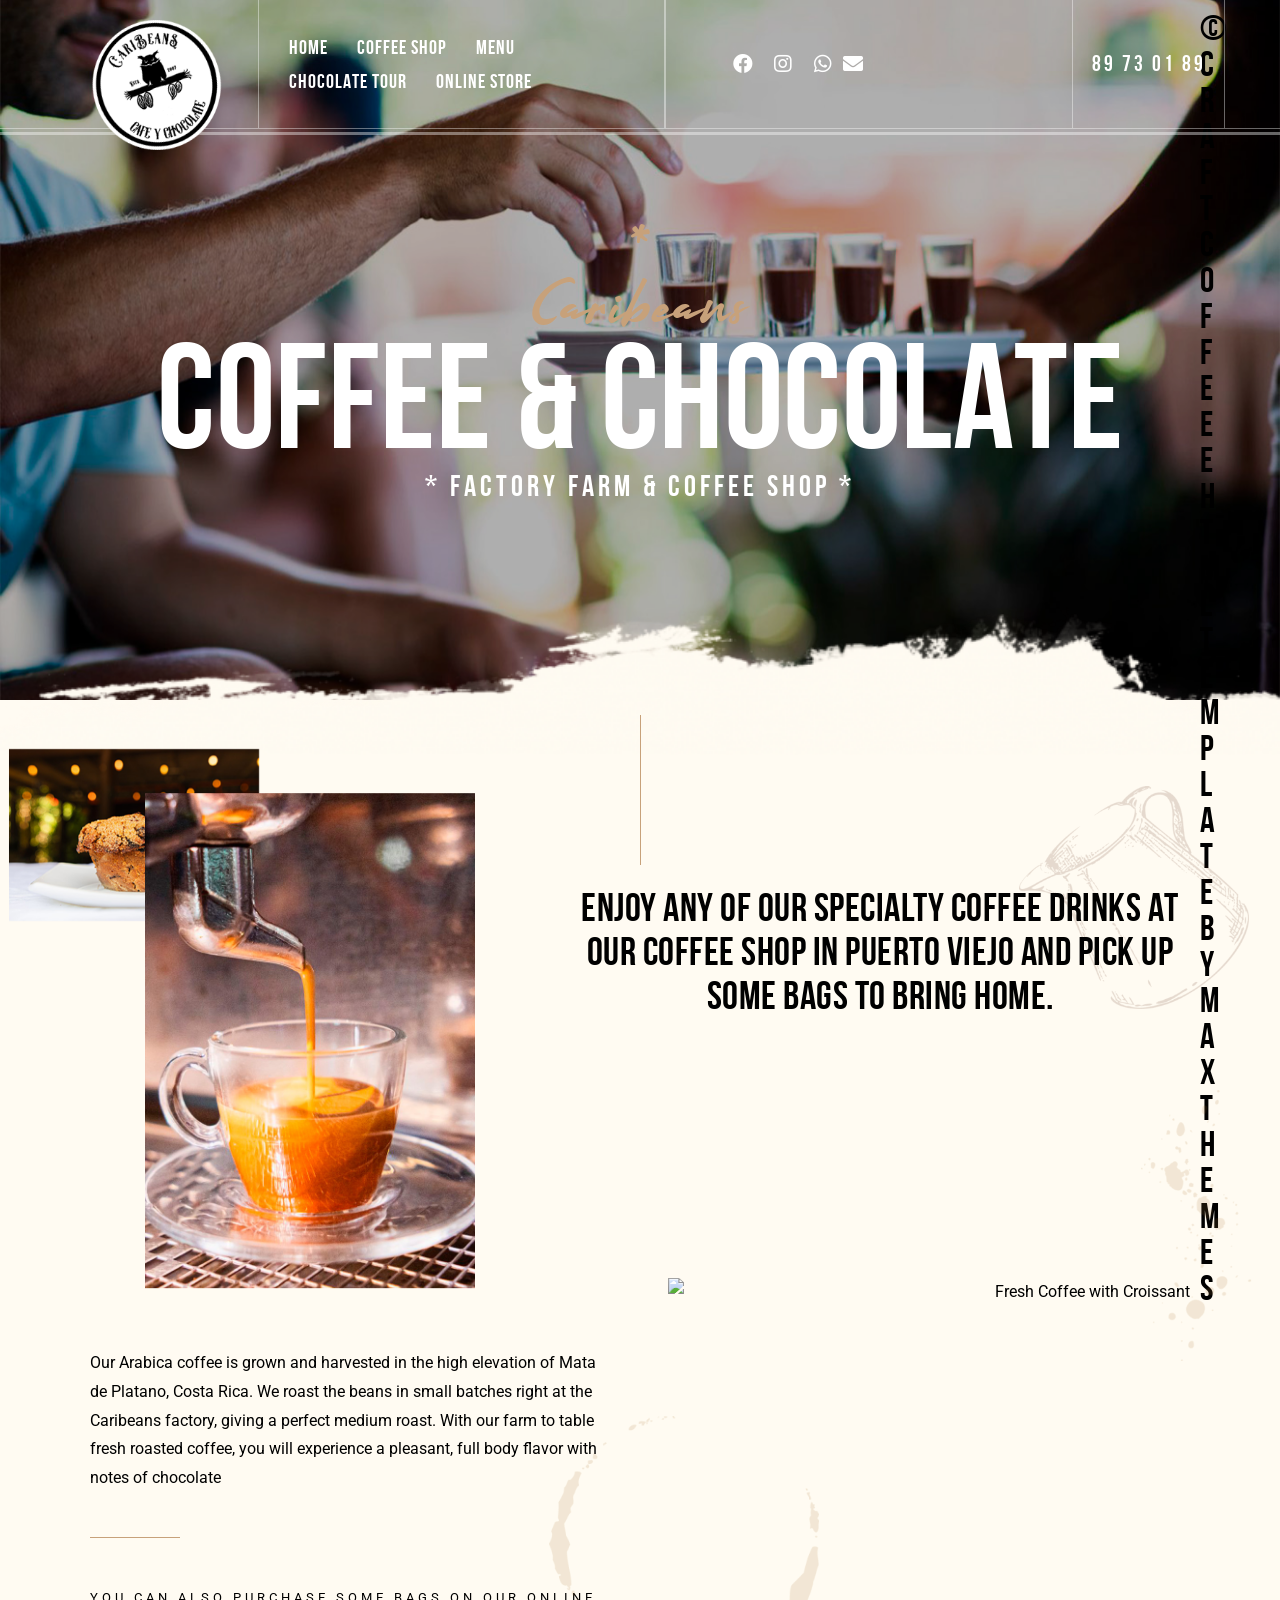
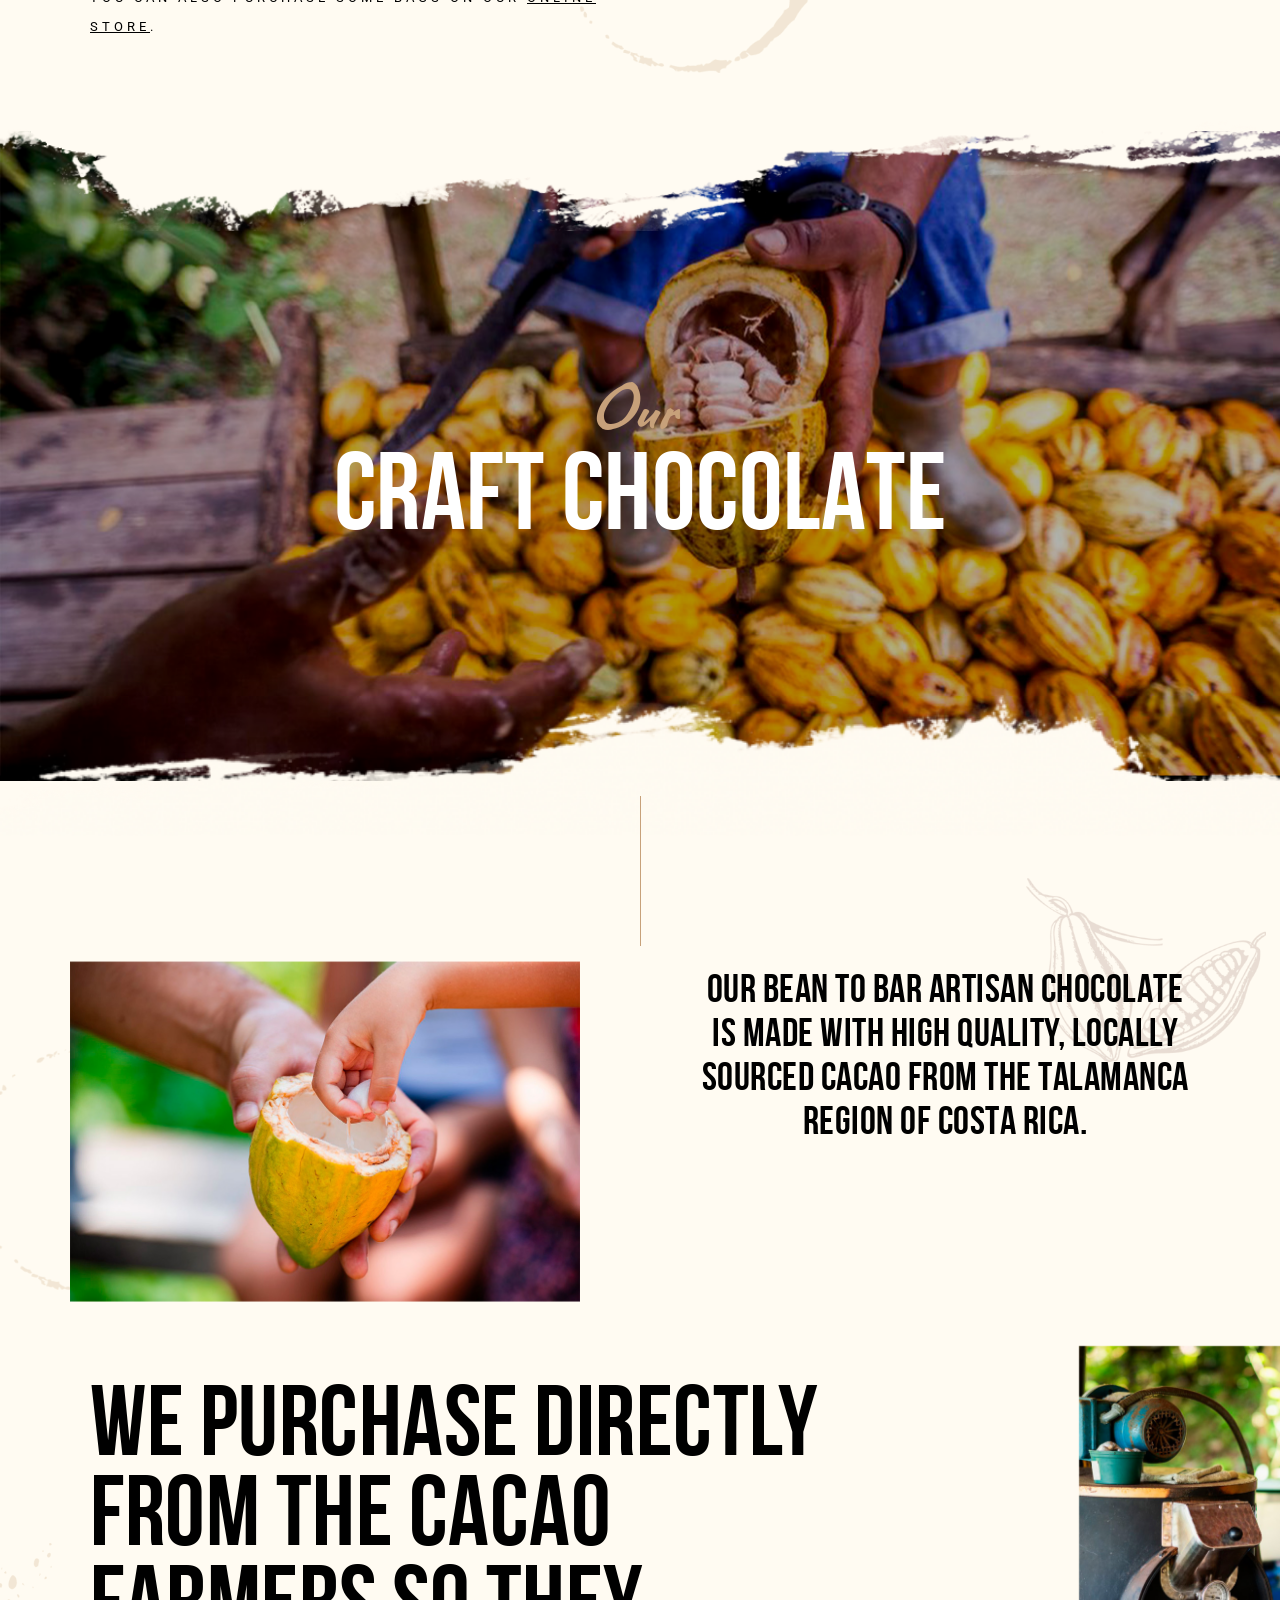
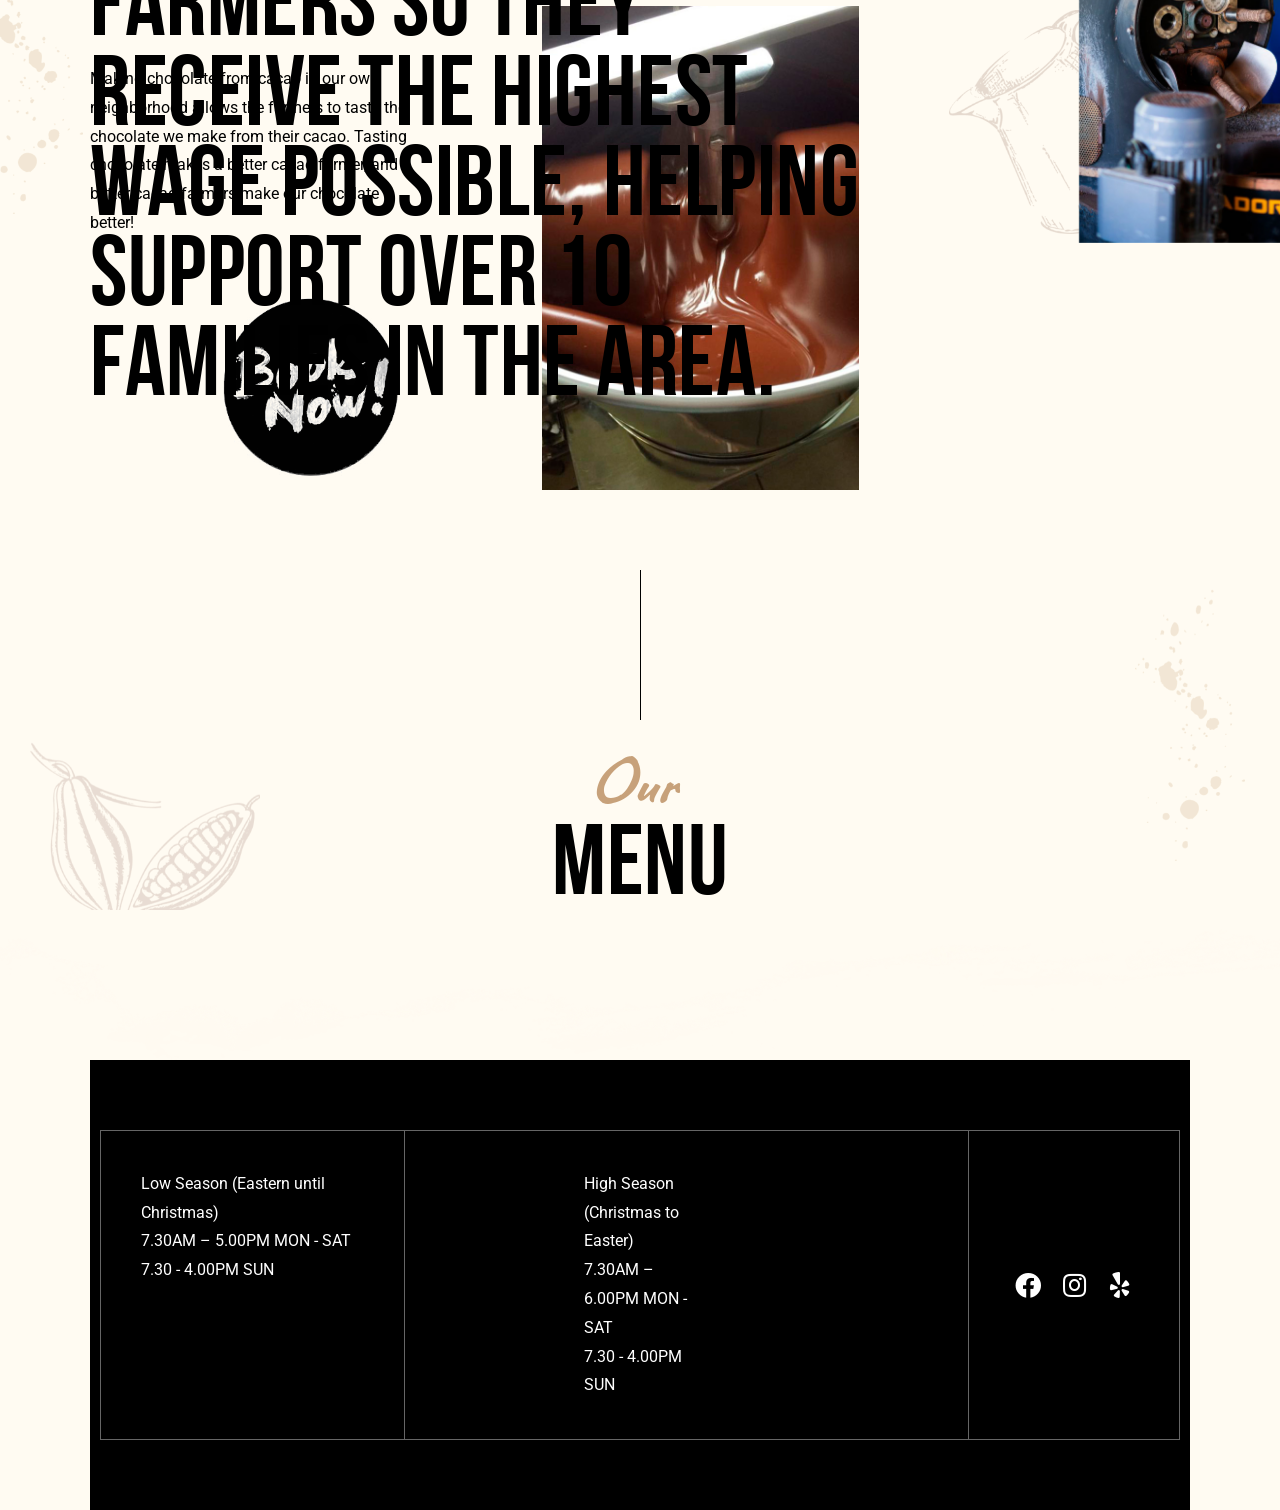
==== index.html @ 6b78c2ab "Add files via upload" ====
<!DOCTYPE html>
<html lang="en-US" data-menu="leftalign">
<head>

    <title>Caribeans | Caribeans Coffee and Chocolate</title>

    <meta http-equiv="Content-Type" content="text/html; charset=utf-8" />
    <meta name="viewport" content="width=device-width, initial-scale=1, maximum-scale=1" />


    <link rel="stylesheet" href="css/reset.css" type="text/css" media="all" />
    <link rel="stylesheet" href="css/wordpress.css" type="text/css" media="all" />
    <link rel="stylesheet" href="css/style.css" type="text/css" media="all" />
    <link rel="stylesheet" href="css/modulobox.css" type="text/css" media="all" />
    <link rel="stylesheet" href="css/left-align-menu.css" type="text/css" media="all" />
    <link rel="stylesheet" href="css/font-awesome.min.css" type="text/css" media="all" />
    <link rel="stylesheet" href="css/themify-icons.css" type="text/css" media="all" />
    <link rel="stylesheet" href="css/tooltipster.css" type="text/css" media="all" />
    <link rel="stylesheet" href="css/demo.css" type="text/css" media="all" />
    <link rel="stylesheet" href="js/plugins/loftloader/assets/css/loftloader.min.css" type="text/css" media="all" />
    <link rel="stylesheet" href="js/plugins/elementor/assets/lib/animations/animations.min.css" type="text/css" media="all" />
    <link rel="stylesheet" href="js/plugins/elementor/assets/css/frontend-legacy.min.css" type="text/css" media="all" />
    <link rel="stylesheet" href="js/plugins/elementor/assets/css/frontend.min.css" type="text/css" media="all" />
    <link rel="stylesheet" href="js/plugins/craftcoffee-elementor/assets/css/swiper.css" type="text/css" media="all" />
    <link rel="stylesheet" href="js/plugins/craftcoffee-elementor/assets/css/justifiedGallery.css" type="text/css" media="all" />
    <link rel="stylesheet" href="js/plugins/craftcoffee-elementor/assets/css/flickity.css" type="text/css" media="all" />
    <link rel="stylesheet" href="js/plugins/craftcoffee-elementor/assets/css/owl.theme.default.min.css" type="text/css" media="all" />
    <link rel="stylesheet" href="js/plugins/craftcoffee-elementor/assets/css/switchery.css" type="text/css" media="all" />
    <link rel="stylesheet" href="js/plugins/craftcoffee-elementor/assets/css/craftcoffee-elementor.css" type="text/css" media="all" />
    <link rel="stylesheet" href="js/plugins/craftcoffee-elementor/assets/css/craftcoffee-elementor-responsive.css" type="text/css" media="all" />
    <link rel="stylesheet" href="css/responsive.css" type="text/css" media="all" />
    <link rel="stylesheet" href="js/plugins/elementor/assets/lib/font-awesome/css/fontawesome.min.css" type="text/css" media="all" />
    <link rel="stylesheet" href="js/plugins/elementor/assets/lib/font-awesome/css/brands.min.css" type="text/css" media="all" />
    <link rel="stylesheet" href="js/plugins/elementor/assets/lib/font-awesome/css/solid.min.css" type="text/css" media="all" />
    <link rel="stylesheet" href="css/custom-css.min.css" type="text/css" media="all" />


    <link rel="icon" href="upload/cropped-TG-Thumb-32x32.png" sizes="32x32" />
    <link rel="icon" href="upload/cropped-TG-Thumb-192x192.png" sizes="192x192" />
    <link rel="apple-touch-icon" href="upload/cropped-TG-Thumb-180x180.png" />
    <meta name="msapplication-TileImage" content="upload/cropped-TG-Thumb-270x270.png" />



</head>

<body data-rsssl="1" class="home theme-craftcoffee  menu-transparent lightbox-black leftalign loftloader-lite-enabled elementor-default elementor-kit-6338 elementor-page elementor-page-4462" >

    <div id="loftloader-wrapper" class="pl-imgloading" data-show-close-time="15000" data-max-load-time="0">
        <div class="loader-inner">
            <div id="loader">
                <div class="imgloading-container"><span style="background-image: url(upload/logo_white.png);"></span></div>
                <img data-no-lazy="1" class="skip-lazy" alt="loader image" src="upload/logo_white.png" />
            </div>
        </div>
        <div class="loader-section section-fade"></div>
        <div class="loader-close-button" style="display: none;"><span class="screen-reader-text">Close</span></div>
    </div>
    <div id="perspective" style="">
        <!-- Begin mobile menu -->
        <a id="btn-close-mobile-menu" href="javascript:;"></a>

        <div class="mobile-menu-wrapper">
            <div class="mobile-menu-content">
                <div class="menu-main-menu-container">
                    <ul id="mobile_main_menu" class="mobile-main-nav">
                        <li class="menu-item">
                            <a href="#">Home</a>
                           
                        </li>
                        <li class="menu-item">
                            <a href="coffee-subscriptions.html">Tours</a>
                        </li>
                        <li class="menu-item">
                            <a href="#">Buy Chocolate</a>
                            
                        </li>
                        <li class="menu-item">
                            <a href="#">Visit us</a>
                            
                        </li>
                    </ul>
                </div>
            </div>
        </div>
        <!-- End mobile menu -->
        <!-- Begin template wrapper -->
        <div id="wrapper" class="hasbg transparent">
            <div id="elementor-header" class="main-menu-wrapper">
                <div data-elementor-type="wp-post" data-elementor-id="3099" class="elementor custom-css-style" data-elementor-settings="[]">
                    <div class="elementor-inner">
                        <div class="elementor-section-wrap">
                            <section
                                class="elementor-section elementor-top-section elementor-element elementor-element-a216edb elementor-section-boxed elementor-section-height-default elementor-section-height-default"
                                data-id="a216edb"
                                data-element_type="section"
                                data-settings='{"craftcoffee_ext_is_background_parallax":"false"}'
                            >
                                <div class="elementor-container elementor-column-gap-default">
                                    <div class="elementor-row">
                                        <div
                                            class="elementor-column elementor-col-25 elementor-top-column elementor-element elementor-element-8dfe958"
                                            data-id="8dfe958"
                                            data-element_type="column"
                                            data-settings='{"craftcoffee_ext_is_scrollme":"false","craftcoffee_ext_is_smoove":"false","craftcoffee_ext_is_parallax_mouse":"false","craftcoffee_ext_is_infinite":"false","craftcoffee_ext_is_fadeout_animation":"false"}'
                                        >
                                            <div class="elementor-column-wrap elementor-element-populated">
                                                <div class="elementor-widget-wrap">
                                                    <div
                                                        class="elementor-element elementor-element-6f23744 elementor-absolute elementor-widget elementor-widget-image"
                                                        data-id="6f23744"
                                                        data-element_type="widget"
                                                        data-settings='{"_position":"absolute","craftcoffee_ext_is_scrollme":"false","craftcoffee_ext_is_smoove":"false","craftcoffee_ext_is_parallax_mouse":"false","craftcoffee_ext_is_infinite":"false","craftcoffee_ext_is_fadeout_animation":"false"}'
                                                        data-widget_type="image.default"
                                                    >
                                                        <div class="elementor-widget-container">
                                                            <div class="elementor-image">
                                                                <a href="index.html">
                                                                    <img
                                                                        width="250"
                                                                        height="250"
                                                                        src="upload/logo_white-e1592989810533.png"
                                                                        class="attachment-full size-full"
                                                                        alt=""
                                                                        loading="lazy"
                                                                    />
                                                                </a>
                                                            </div>
                                                        </div>
                                                    </div>
                                                </div>
                                            </div>
                                        </div>
                                        <div
                                            class="elementor-column elementor-col-25 elementor-top-column elementor-element elementor-element-eb2db78 elementor-hidden-tablet elementor-hidden-phone"
                                            data-id="eb2db78"
                                            data-element_type="column"
                                            data-settings='{"craftcoffee_ext_is_scrollme":"false","craftcoffee_ext_is_smoove":"false","craftcoffee_ext_is_parallax_mouse":"false","craftcoffee_ext_is_infinite":"false","craftcoffee_ext_is_fadeout_animation":"false"}'
                                        >
                                            <div class="elementor-column-wrap elementor-element-populated">
                                                <div class="elementor-widget-wrap">
                                                    <div
                                                        class="elementor-element elementor-element-d6b5ce3 elementor-widget elementor-widget-craftcoffee-navigation-menu"
                                                        data-id="d6b5ce3"
                                                        data-element_type="widget"
                                                        data-settings='{"craftcoffee_ext_is_scrollme":"false","craftcoffee_ext_is_smoove":"false","craftcoffee_ext_is_parallax_mouse":"false","craftcoffee_ext_is_infinite":"false","craftcoffee_ext_is_fadeout_animation":"false"}'
                                                        data-widget_type="craftcoffee-navigation-menu.default"
                                                    >
                                                        <div class="elementor-widget-container">
                                                            <div class="themegoods-navigation-wrapper menu_style1">
                                                                <div class="menu-main-menu-container">
                                                                    <ul id="nav_menu34" class="nav">
                                                                        <li class="menu-item current-menu-ancestor current-menu-parent">
                                                                            <a href="index.html">Home</a>
                                                                            
                                                                        </li>
                                                                        <li class="menu-item">
                                                                            <a href="#">Coffee Shop</a>
                                                                        </li>
                                                                        <li class="menu-item">                                                                         
                                                                            <a href="#MENU">Menu</a>
                                                                        </li>
                                                                        <li class="menu-item">
                                                                            <a href="#">Chocolate Tour</a>
                                                                            
                                                                        </li>
                                                                        <li class="menu-item">
                                                                            <a href="#">Online Store</a>
                                                                            
                                                                        </li>
                                                                    </ul>
                                                                </div>
                                                            </div>
                                                        </div>
                                                    </div>
                                                </div>
                                            </div>
                                        </div>
                                        
                                        <div
                                            class="elementor-column elementor-col-25 elementor-top-column elementor-element elementor-element-b401b7a elementor-hidden-phone"
                                            data-id="b401b7a"
                                            data-element_type="column"
                                            data-settings='{"craftcoffee_ext_is_scrollme":"false","craftcoffee_ext_is_smoove":"false","craftcoffee_ext_is_parallax_mouse":"false","craftcoffee_ext_is_infinite":"false","craftcoffee_ext_is_fadeout_animation":"false"}'
                                        >
                                            <div class="elementor-column-wrap elementor-element-populated">
                                                <div class="elementor-widget-wrap">
                                                    <div
                                                        class="elementor-element elementor-element-9966067 elementor-widget__width-auto elementor-shape-rounded elementor-grid-0 elementor-widget elementor-widget-social-icons"
                                                        data-id="9966067"
                                                        data-element_type="widget"
                                                        data-settings='{"craftcoffee_ext_is_scrollme":"false","craftcoffee_ext_is_smoove":"false","craftcoffee_ext_is_parallax_mouse":"false","craftcoffee_ext_is_infinite":"false","craftcoffee_ext_is_fadeout_animation":"false"}'
                                                        data-widget_type="social-icons.default"
                                                    >
                                                        <div class="elementor-widget-container">
                                                            <div class="elementor-social-icons-wrapper elementor-grid">
                                                                <div class="elementor-grid-item">
                                                                    <a href="https://www.facebook.com/caribeans.costa.rica" class="elementor-icon elementor-social-icon elementor-social-icon-facebook elementor-repeater-item-fac257c" target="_blank">
                                                                        <span class="elementor-screen-only">Facebook</span>
                                                                        <i class="fab fa-facebook"></i>
                                                                    </a>
                                                                </div>
                                                                <div class="elementor-grid-item">
                                                                    <a href="https://www.instagram.com/caribeanscr/" class="elementor-icon elementor-social-icon elementor-social-icon-instagram elementor-repeater-item-4238c6b" target="_blank">
                                                                        <span class="elementor-screen-only">Instagram</span>
                                                                        <i class="fab fa-instagram"></i>
                                                                    </a>
                                                                </div>
                                                                <div class="elementor-grid-item">
                                                                    <a href="https://wa.me/50689730189" class="elementor-icon elementor-social-icon elementor-social-icon-whatsapp elementor-repeater-item-e0f5af3" target="_blank">
                                                                        <span class="elementor-screen-only">Whatsapp</span>
                                                                        <i class="fab fa-whatsapp"></i>
                                                                    </a>
                                                                </div>
                                                                <div class="elementor-grid-item"></div>
                                                                    <a href="mailto:caribeanscr@gmail.com" class="elementor-icon elementor-social-icon elementor-social-icon-location elementor-repeater-item-e0f5af3" target="_blank">
                                                                        <span class="elementor-screen-only">Email</span>
                                                                        <i class="fas fa-envelope"></i>
                                                                    </a>
                                                                </div>
                                                            </div>
                                                        </div>
                                                    </div>
                                                </div>
                                            </div>
                                        </div>
                                        <div
                                            class="elementor-column elementor-col-25 elementor-top-column elementor-element elementor-element-fcec661"
                                            data-id="fcec661"
                                            data-element_type="column"
                                            data-settings='{"craftcoffee_ext_is_scrollme":"false","craftcoffee_ext_is_smoove":"false","craftcoffee_ext_is_parallax_mouse":"false","craftcoffee_ext_is_infinite":"false","craftcoffee_ext_is_fadeout_animation":"false"}'
                                        >
                                            <div class="elementor-column-wrap elementor-element-populated">
                                                <div class="elementor-widget-wrap">
                                                    <div
                                                        class="elementor-element elementor-element-ff52274 elementor-align-center elementor-widget-tablet__width-auto elementor-hidden-phone elementor-widget elementor-widget-button"
                                                        data-id="ff52274"
                                                        data-element_type="widget"
                                                        data-settings='{"craftcoffee_ext_is_scrollme":"false","craftcoffee_ext_is_smoove":"false","craftcoffee_ext_is_parallax_mouse":"false","craftcoffee_ext_is_infinite":"false","craftcoffee_ext_is_fadeout_animation":"false"}'
                                                        data-widget_type="button.default"
                                                    >
                                                        <div class="elementor-widget-container">
                                                            <div class="elementor-button-wrapper">
                                                                <a href="tel:89730189" class="elementor-button-link elementor-button elementor-size-sm" role="button">
                                                                    <span class="elementor-button-content-wrapper">
                                                                        <span class="elementor-button-text">89 73 01 89</span>
                                                                    </span>
                                                                </a>
                                                            </div>
                                                        </div>
                                                    </div>
                                                    <div
                                                        class="elementor-element elementor-element-0b79fea elementor_mobile_nav elementor-widget__width-auto elementor-hidden-desktop elementor-view-default elementor-widget elementor-widget-icon"
                                                        data-id="0b79fea"
                                                        data-element_type="widget"
                                                        data-settings='{"craftcoffee_ext_is_scrollme":"false","craftcoffee_ext_is_smoove":"false","craftcoffee_ext_is_parallax_mouse":"false","craftcoffee_ext_is_infinite":"false","craftcoffee_ext_is_fadeout_animation":"false"}'
                                                        data-widget_type="icon.default"
                                                    >
                                                        <div class="elementor-widget-container">
                                                            <div class="elementor-icon-wrapper">
                                                                <a class="elementor-icon" href=""> <i aria-hidden="true" class="fas fa-ellipsis-v"></i> </a>
                                                            </div>
                                                        </div>
                                                    </div>
                                                </div>
                                            </div>
                                        </div>
                                    </div>
                                </div>
                            </section>
                            <section
                                class="elementor-section elementor-top-section elementor-element elementor-element-3727a07 elementor-section-stretched elementor-section-full_width elementor-section-height-default elementor-section-height-default"
                                data-id="3727a07"
                                data-element_type="section"
                                data-settings='{"stretch_section":"section-stretched","craftcoffee_ext_is_background_parallax":"false"}'
                            >
                                <div class="elementor-container elementor-column-gap-default">
                                    <div class="elementor-row">
                                        <div
                                            class="elementor-column elementor-col-100 elementor-top-column elementor-element elementor-element-f260150"
                                            data-id="f260150"
                                            data-element_type="column"
                                            data-settings='{"craftcoffee_ext_is_scrollme":"false","craftcoffee_ext_is_smoove":"false","craftcoffee_ext_is_parallax_mouse":"false","craftcoffee_ext_is_infinite":"false","craftcoffee_ext_is_fadeout_animation":"false"}'
                                        >
                                            <div class="elementor-column-wrap elementor-element-populated">
                                                <div class="elementor-widget-wrap">
                                                    <div
                                                        class="elementor-element elementor-element-d00d5a2 elementor-widget-divider--view-line elementor-widget elementor-widget-divider"
                                                        data-id="d00d5a2"
                                                        data-element_type="widget"
                                                        data-settings='{"craftcoffee_ext_is_scrollme":"false","craftcoffee_ext_is_smoove":"false","craftcoffee_ext_is_parallax_mouse":"false","craftcoffee_ext_is_infinite":"false","craftcoffee_ext_is_fadeout_animation":"false"}'
                                                        data-widget_type="divider.default"
                                                    >
                                                        <div class="elementor-widget-container">
                                                            <div class="elementor-divider">
                                                                <span class="elementor-divider-separator"> </span>
                                                            </div>
                                                        </div>
                                                    </div>
                                                </div>
                                            </div>
                                        </div>
                                    </div>
                                </div>
                            </section>
                        </div>
                    </div>
                </div>
            </div>

            <!-- Begin content -->
            <div id="page-content-wrapper" class="no-title">
                <div class="inner">
                    <!-- Begin main content -->
                    <div class="inner-wrapper">
                        <div class="sidebar-content fullwidth">
                            <div data-elementor-type="wp-page" data-elementor-id="4462" class="elementor custom-css-style" data-elementor-settings="[]">
                                <div class="elementor-inner">
                                    <div class="elementor-section-wrap">
                                        <section
                                            class="elementor-section elementor-top-section elementor-element elementor-element-c48c6d7 elementor-section-stretched elementor-section-height-min-height elementor-section-boxed elementor-section-height-default elementor-section-items-middle"
                                            data-id="c48c6d7"
                                            data-element_type="section"
                                            data-settings='{"stretch_section":"section-stretched","background_background":"classic","craftcoffee_ext_is_background_parallax":"true","craftcoffee_ext_is_background_parallax_speed":{"unit":"px","size":0.8000000000000000444089209850062616169452667236328125,"sizes":[]}}'
                                        >
                                            <div class="elementor-background-overlay"></div>
                                            <div class="elementor-container elementor-column-gap-default">
                                                <div class="elementor-row">
                                                    <div
                                                        class="elementor-column elementor-col-100 elementor-top-column elementor-element elementor-element-6957e71"
                                                        data-id="6957e71"
                                                        data-element_type="column"
                                                        data-settings='{"craftcoffee_ext_is_scrollme":"false","craftcoffee_ext_is_smoove":"false","craftcoffee_ext_is_parallax_mouse":"false","craftcoffee_ext_is_infinite":"false","craftcoffee_ext_is_fadeout_animation":"false"}'
                                                    >
                                                        <div class="elementor-column-wrap elementor-element-populated">
                                                            <div class="elementor-widget-wrap">
                                                                <div
                                                                    class="elementor-element elementor-element-6684a99 elementor-widget elementor-widget-heading"
                                                                    data-id="6684a99"
                                                                    data-element_type="widget"
                                                                    data-settings='{"craftcoffee_ext_is_smoove":"true","craftcoffee_ext_smoove_disable":"769","craftcoffee_ext_smoove_duration":1000,"craftcoffee_ext_smoove_translatey":{"unit":"px","size":100,"sizes":[]},"craftcoffee_ext_is_fadeout_animation":"true","craftcoffee_ext_is_fadeout_animation_velocity":{"unit":"px","size":0.299999999999999988897769753748434595763683319091796875,"sizes":[]},"craftcoffee_ext_is_scrollme":"false","craftcoffee_ext_smoove_scalex":{"unit":"px","size":1,"sizes":[]},"craftcoffee_ext_smoove_scaley":{"unit":"px","size":1,"sizes":[]},"craftcoffee_ext_smoove_rotatex":{"unit":"px","size":0,"sizes":[]},"craftcoffee_ext_smoove_rotatey":{"unit":"px","size":0,"sizes":[]},"craftcoffee_ext_smoove_rotatez":{"unit":"px","size":0,"sizes":[]},"craftcoffee_ext_smoove_translatex":{"unit":"px","size":0,"sizes":[]},"craftcoffee_ext_smoove_translatez":{"unit":"px","size":0,"sizes":[]},"craftcoffee_ext_smoove_skewx":{"unit":"px","size":0,"sizes":[]},"craftcoffee_ext_smoove_skewy":{"unit":"px","size":0,"sizes":[]},"craftcoffee_ext_smoove_perspective":{"unit":"px","size":1000,"sizes":[]},"craftcoffee_ext_is_parallax_mouse":"false","craftcoffee_ext_is_infinite":"false","craftcoffee_ext_is_fadeout_animation_direction":"up"}'
                                                                    data-widget_type="heading.default"
                                                                >
                                                                    <div class="elementor-widget-container">
                                                                        <h3 class="elementor-heading-title elementor-size-default">*</h3>
                                                                    </div>
                                                                </div>
                                                                <div
                                                                    class="elementor-element elementor-element-5e3984a elementor-widget elementor-widget-heading"
                                                                    data-id="5e3984a"
                                                                    data-element_type="widget"
                                                                    data-settings='{"craftcoffee_ext_is_smoove":"true","craftcoffee_ext_smoove_disable":"769","craftcoffee_ext_smoove_duration":1000,"craftcoffee_ext_smoove_scalex":{"unit":"px","size":0,"sizes":[]},"craftcoffee_ext_smoove_scaley":{"unit":"px","size":0,"sizes":[]},"craftcoffee_ext_smoove_translatey":{"unit":"px","size":100,"sizes":[]},"craftcoffee_ext_is_fadeout_animation":"true","craftcoffee_ext_is_fadeout_animation_velocity":{"unit":"px","size":0.299999999999999988897769753748434595763683319091796875,"sizes":[]},"craftcoffee_ext_is_scrollme":"false","craftcoffee_ext_smoove_rotatex":{"unit":"px","size":0,"sizes":[]},"craftcoffee_ext_smoove_rotatey":{"unit":"px","size":0,"sizes":[]},"craftcoffee_ext_smoove_rotatez":{"unit":"px","size":0,"sizes":[]},"craftcoffee_ext_smoove_translatex":{"unit":"px","size":0,"sizes":[]},"craftcoffee_ext_smoove_translatez":{"unit":"px","size":0,"sizes":[]},"craftcoffee_ext_smoove_skewx":{"unit":"px","size":0,"sizes":[]},"craftcoffee_ext_smoove_skewy":{"unit":"px","size":0,"sizes":[]},"craftcoffee_ext_smoove_perspective":{"unit":"px","size":1000,"sizes":[]},"craftcoffee_ext_is_parallax_mouse":"false","craftcoffee_ext_is_infinite":"false","craftcoffee_ext_is_fadeout_animation_direction":"up"}'
                                                                    data-widget_type="heading.default"
                                                                >
                                                                    <div class="elementor-widget-container">
                                                                        <h3 class="elementor-heading-title elementor-size-default">Caribeans</h3>
                                                                    </div>
                                                                </div>
                                                                <div
                                                                    class="elementor-element elementor-element-2cba262 elementor-widget elementor-widget-heading"
                                                                    data-id="2cba262"
                                                                    data-element_type="widget"
                                                                    data-settings='{"craftcoffee_ext_is_smoove":"true","craftcoffee_ext_smoove_disable":"769","craftcoffee_ext_smoove_duration":1000,"craftcoffee_ext_smoove_scalex":{"unit":"px","size":2,"sizes":[]},"craftcoffee_ext_smoove_scaley":{"unit":"px","size":2,"sizes":[]},"craftcoffee_ext_is_fadeout_animation":"true","craftcoffee_ext_is_fadeout_animation_direction":"down","craftcoffee_ext_is_fadeout_animation_velocity":{"unit":"px","size":0.5,"sizes":[]},"craftcoffee_ext_is_scrollme":"false","craftcoffee_ext_smoove_rotatex":{"unit":"px","size":0,"sizes":[]},"craftcoffee_ext_smoove_rotatey":{"unit":"px","size":0,"sizes":[]},"craftcoffee_ext_smoove_rotatez":{"unit":"px","size":0,"sizes":[]},"craftcoffee_ext_smoove_translatex":{"unit":"px","size":0,"sizes":[]},"craftcoffee_ext_smoove_translatey":{"unit":"px","size":0,"sizes":[]},"craftcoffee_ext_smoove_translatez":{"unit":"px","size":0,"sizes":[]},"craftcoffee_ext_smoove_skewx":{"unit":"px","size":0,"sizes":[]},"craftcoffee_ext_smoove_skewy":{"unit":"px","size":0,"sizes":[]},"craftcoffee_ext_smoove_perspective":{"unit":"px","size":1000,"sizes":[]},"craftcoffee_ext_is_infinite":"false"}'
                                                                    data-widget_type="heading.default"
                                                                >
                                                                    <div class="elementor-widget-container">
                                                                        <h1 class="elementor-heading-title elementor-size-default"><a href="#CAFFE1">Coffee</a> & <a href="#CHOCOLATE1">Chocolate</a></h1>
                                                                    </div>
                                                                </div>
                                                                <div
                                                                    class="elementor-element elementor-element-95baf5c elementor-widget elementor-widget-heading"
                                                                    data-id="95baf5c"
                                                                    data-element_type="widget"
                                                                    data-settings='{"craftcoffee_ext_is_smoove":"true","craftcoffee_ext_smoove_disable":"769","craftcoffee_ext_smoove_duration":1000,"craftcoffee_ext_is_fadeout_animation":"true","craftcoffee_ext_is_fadeout_animation_direction":"down","craftcoffee_ext_is_fadeout_animation_velocity":{"unit":"px","size":0.5,"sizes":[]},"craftcoffee_ext_smoove_translatey":{"unit":"px","size":-100,"sizes":[]},"craftcoffee_ext_is_scrollme":"false","craftcoffee_ext_smoove_scalex":{"unit":"px","size":1,"sizes":[]},"craftcoffee_ext_smoove_scaley":{"unit":"px","size":1,"sizes":[]},"craftcoffee_ext_smoove_rotatex":{"unit":"px","size":0,"sizes":[]},"craftcoffee_ext_smoove_rotatey":{"unit":"px","size":0,"sizes":[]},"craftcoffee_ext_smoove_rotatez":{"unit":"px","size":0,"sizes":[]},"craftcoffee_ext_smoove_translatex":{"unit":"px","size":0,"sizes":[]},"craftcoffee_ext_smoove_translatez":{"unit":"px","size":0,"sizes":[]},"craftcoffee_ext_smoove_skewx":{"unit":"px","size":0,"sizes":[]},"craftcoffee_ext_smoove_skewy":{"unit":"px","size":0,"sizes":[]},"craftcoffee_ext_smoove_perspective":{"unit":"px","size":1000,"sizes":[]},"craftcoffee_ext_is_infinite":"false"}'
                                                                    data-widget_type="heading.default"
                                                                >
                                                                    <div class="elementor-widget-container">
                                                                        <h3 class="elementor-heading-title elementor-size-default">* Factory Farm & Coffee Shop *</h3>
                                                                    </div>
                                                                </div>
                                                            </div>
                                                        </div>
                                                    </div>
                                                </div>
                                            </div>
                                        </section>
                                        <section
                                            class="elementor-section elementor-top-section elementor-element elementor-element-c087f73 elementor-section-stretched elementor-section-height-min-height elementor-section-boxed elementor-section-height-default elementor-section-items-middle"
                                            data-id="c087f73"
                                            data-element_type="section"
                                            data-settings='{"stretch_section":"section-stretched","background_background":"classic","craftcoffee_ext_is_background_parallax":"false"}'
                                        >
                                            <div class="elementor-container elementor-column-gap-default">
                                                <div class="elementor-row">
                                                    <div
                                                        class="elementor-column elementor-col-100 elementor-top-column elementor-element elementor-element-bc41ba8"
                                                        data-id="bc41ba8"
                                                        data-element_type="column"
                                                        data-settings='{"craftcoffee_ext_is_scrollme":"false","craftcoffee_ext_is_smoove":"false","craftcoffee_ext_is_parallax_mouse":"false","craftcoffee_ext_is_infinite":"false","craftcoffee_ext_is_fadeout_animation":"false"}'
                                                    >
                                                        <div class="elementor-column-wrap elementor-element-populated">
                                                            <div class="elementor-widget-wrap">
                                                                <div
                                                                    class="elementor-element elementor-element-783cc60 elementor-widget elementor-widget-spacer"
                                                                    data-id="783cc60"
                                                                    data-element_type="widget"
                                                                    data-settings='{"craftcoffee_ext_is_scrollme":"false","craftcoffee_ext_is_smoove":"false","craftcoffee_ext_is_parallax_mouse":"false","craftcoffee_ext_is_infinite":"false","craftcoffee_ext_is_fadeout_animation":"false"}'
                                                                    data-widget_type="spacer.default"
                                                                >
                                                                    <div class="elementor-widget-container">
                                                                        <div class="elementor-spacer">
                                                                            <div class="elementor-spacer-inner"></div>
                                                                        </div>
                                                                    </div>
                                                                </div>
                                                            </div>
                                                        </div>
                                                    </div>
                                                </div>
                                            </div>
                                        </section>
                                        <section
                                            class="elementor-section elementor-top-section elementor-element elementor-element-0dee37d elementor-section-boxed elementor-section-height-default elementor-section-height-default"
                                            data-id="0dee37d"
                                            data-element_type="section"
                                            data-settings='{"craftcoffee_ext_is_background_parallax":"false"}'
                                        >
                                            <div class="elementor-container elementor-column-gap-default">
                                                <div class="elementor-row">
                                                    <div
                                                        class="elementor-column elementor-col-100 elementor-top-column elementor-element elementor-element-11b9c38"
                                                        data-id="11b9c38"
                                                        data-element_type="column"
                                                        data-settings='{"craftcoffee_ext_is_scrollme":"false","craftcoffee_ext_is_smoove":"false","craftcoffee_ext_is_parallax_mouse":"false","craftcoffee_ext_is_infinite":"false","craftcoffee_ext_is_fadeout_animation":"false"}'
                                                    >
                                                        <div class="elementor-column-wrap elementor-element-populated">
                                                            <div class="elementor-widget-wrap">
                                                                <div
                                                                    class="elementor-element elementor-element-5d9474c elementor-widget__width-auto elementor-widget elementor-widget-spacer"
                                                                    data-id="5d9474c"
                                                                    data-element_type="widget"
                                                                    data-settings='{"craftcoffee_ext_is_scrollme":"false","craftcoffee_ext_is_smoove":"false","craftcoffee_ext_is_parallax_mouse":"false","craftcoffee_ext_is_infinite":"false","craftcoffee_ext_is_fadeout_animation":"false"}'
                                                                    data-widget_type="spacer.default"
                                                                >
                                                                    <div class="elementor-widget-container">
                                                                        <div class="elementor-spacer">
                                                                            <div class="elementor-spacer-inner"></div>
                                                                        </div>
                                                                    </div>
                                                                </div>
                                                                <div
                                                                    class="elementor-element elementor-element-fb4857b elementor-widget__width-inherit elementor-absolute elementor-widget elementor-widget-image"
                                                                    data-id="fb4857b"
                                                                    data-element_type="widget"
                                                                    data-settings='{"_position":"absolute","craftcoffee_ext_is_smoove":"false","craftcoffee_ext_is_parallax_mouse":"false","craftcoffee_ext_is_infinite":"false","craftcoffee_ext_is_fadeout_animation":"false"}'
                                                                    data-widget_type="image.default"
                                                                >
                                                                    <div class="elementor-widget-container">
                                                                        <div class="elementor-image">
                                                                            <img
                                                                                width="360"
                                                                                height="248"
                                                                                src="upload/coffee-bg-3-1-e1592389838494.png"
                                                                                class="attachment-full size-full"
                                                                                alt=""
                                                                                loading="lazy"
                                                                            />
                                                                        </div>
                                                                    </div>
                                                                </div>
                                                                <section
                                                                
                                                                    class="elementor-section elementor-inner-section elementor-element elementor-element-e84a0e6 elementor-section-boxed elementor-section-height-default elementor-section-height-default"
                                                                    data-id="e84a0e6"
                                                                    data-element_type="section"
                                                                    data-settings='{"craftcoffee_ext_is_background_parallax":"false"}'
                                                                >
                                                                <a id="CAFFE1"></a>
                                                                    <div class="elementor-container elementor-column-gap-default">
                                                                        <div class="elementor-row">
                                                                            <div
                                                                                class="elementor-column elementor-col-50 elementor-inner-column elementor-element elementor-element-900d959"
                                                                                data-id="900d959"
                                                                                data-element_type="column"
                                                                                data-settings='{"craftcoffee_ext_is_scrollme":"false","craftcoffee_ext_is_smoove":"false","craftcoffee_ext_is_parallax_mouse":"false","craftcoffee_ext_is_infinite":"false","craftcoffee_ext_is_fadeout_animation":"false"}'
                                                                            >
                                                                                <div class="elementor-column-wrap elementor-element-populated">
                                                                                    <div class="elementor-widget-wrap">
                                                                                        <div
                                                                                            class="elementor-element elementor-element-a9e393d elementor-widget elementor-widget-image"
                                                                                            data-id="a9e393d"
                                                                                            data-element_type="widget"
                                                                                            data-settings='{"craftcoffee_ext_is_scrollme":"true","craftcoffee_ext_scrollme_translatey":{"unit":"px","size":60,"sizes":[]},"craftcoffee_ext_scrollme_disable":"mobile","craftcoffee_ext_scrollme_smoothness":{"unit":"px","size":30,"sizes":[]},"craftcoffee_ext_scrollme_scalex":{"unit":"px","size":1,"sizes":[]},"craftcoffee_ext_scrollme_scaley":{"unit":"px","size":1,"sizes":[]},"craftcoffee_ext_scrollme_scalez":{"unit":"px","size":1,"sizes":[]},"craftcoffee_ext_scrollme_rotatex":{"unit":"px","size":0,"sizes":[]},"craftcoffee_ext_scrollme_rotatey":{"unit":"px","size":0,"sizes":[]},"craftcoffee_ext_scrollme_rotatez":{"unit":"px","size":0,"sizes":[]},"craftcoffee_ext_scrollme_translatex":{"unit":"px","size":0,"sizes":[]},"craftcoffee_ext_scrollme_translatez":{"unit":"px","size":0,"sizes":[]},"craftcoffee_ext_is_smoove":"false","craftcoffee_ext_is_parallax_mouse":"false","craftcoffee_ext_is_infinite":"false","craftcoffee_ext_is_fadeout_animation":"false"}'
                                                                                            data-widget_type="image.default"
                                                                                        >
                                                                                            <div class="elementor-widget-container">
                                                                                                <div class="elementor-image">
                                                                                                    <img
                                                                                                        width="683"
                                                                                                        height="1024"
                                                                                                        src="upload/close-up-of-coffee-machine-in-cafe-PUW782D-683x1024.jpg"
                                                                                                        class="attachment-large size-large"
                                                                                                        alt="Close up of Coffee Machine"
                                                                                                        loading="lazy"
                                                                                                    />
                                                                                                </div>
                                                                                            </div>
                                                                                        </div>
                                                                                    </div>
                                                                                </div>
                                                                            </div>
                                                                            <div
                                                                                class="elementor-column elementor-col-50 elementor-inner-column elementor-element elementor-element-f06fc51"
                                                                                data-id="f06fc51"
                                                                                data-element_type="column"
                                                                                data-settings='{"craftcoffee_ext_is_scrollme":"false","craftcoffee_ext_is_smoove":"false","craftcoffee_ext_is_parallax_mouse":"false","craftcoffee_ext_is_infinite":"false","craftcoffee_ext_is_fadeout_animation":"false"}'
                                                                            >
                                                                                <div class="elementor-column-wrap elementor-element-populated">
                                                                                    <div class="elementor-widget-wrap">
                                                                                        <div
                                                                                            class="elementor-element elementor-element-80a3390 elementor-widget elementor-widget-heading"
                                                                                            data-id="80a3390"
                                                                                            data-element_type="widget"
                                                                                            data-settings='{"craftcoffee_ext_is_scrollme":"false","craftcoffee_ext_is_smoove":"false","craftcoffee_ext_is_parallax_mouse":"false","craftcoffee_ext_is_infinite":"false","craftcoffee_ext_is_fadeout_animation":"false"}'
                                                                                            data-widget_type="heading.default"
                                                                                        >
                                                                                            <div class="elementor-widget-container">
                                                                                                <h2 class="elementor-heading-title elementor-size-default">
                                                                                                    Enjoy any of our specialty coffee drinks at our Coffee Shop in Puerto Viejo and pick up some bags to bring home.
                                                                                                </h2>
                                                                                            </div>
                                                                                        </div>
                                                                                        <div
                                                                                            class="elementor-element elementor-element-7c5423f elementor-widget__width-inherit elementor-absolute elementor-hidden-phone elementor-widget elementor-widget-image"
                                                                                            data-id="7c5423f"
                                                                                            data-element_type="widget"
                                                                                            data-settings='{"_position":"absolute","craftcoffee_ext_is_smoove":"false","craftcoffee_ext_is_parallax_mouse":"false","craftcoffee_ext_is_infinite":"false","craftcoffee_ext_is_fadeout_animation":"false"}'
                                                                                            data-widget_type="image.default"
                                                                                        >
                                                                                            <div class="elementor-widget-container">
                                                                                                <div class="elementor-image">
                                                                                                    <img
                                                                                                        width="350"
                                                                                                        height="340"
                                                                                                        src="upload/coffee-bg-1-e1592388441790.png"
                                                                                                        class="attachment-full size-full"
                                                                                                        alt=""
                                                                                                        loading="lazy"
                                                                                                    />
                                                                                                </div>
                                                                                            </div>
                                                                                        </div>
                                                                                        <div
                                                                                            class="elementor-element elementor-element-de37a31 elementor-widget__width-inherit elementor-absolute elementor-widget elementor-widget-image"
                                                                                            data-id="de37a31"
                                                                                            data-element_type="widget"
                                                                                            data-settings='{"_position":"absolute","craftcoffee_ext_is_smoove":"false","craftcoffee_ext_is_parallax_mouse":"false","craftcoffee_ext_is_infinite":"false","craftcoffee_ext_is_fadeout_animation":"false"}'
                                                                                            data-widget_type="image.default"
                                                                                        >
                                                                                            <div class="elementor-widget-container">
                                                                                                <div class="elementor-image">
                                                                                                    <img
                                                                                                        width="180"
                                                                                                        height="443"
                                                                                                        src="upload/coffee-bg-3-e1592385684436.png"
                                                                                                        class="attachment-full size-full"
                                                                                                        alt=""
                                                                                                        loading="lazy"
                                                                                                    />
                                                                                                </div>
                                                                                            </div>
                                                                                        </div>
                                                                                    </div>
                                                                                </div>
                                                                            </div>
                                                                        </div>
                                                                    </div>
                                                                </section>
                                                                <section
                                                                    class="elementor-section elementor-inner-section elementor-element elementor-element-9a66623 elementor-section-boxed elementor-section-height-default elementor-section-height-default"
                                                                    data-id="9a66623"
                                                                    data-element_type="section"
                                                                    data-settings='{"craftcoffee_ext_is_background_parallax":"false"}'
                                                                >
                                                                    <div class="elementor-container elementor-column-gap-default">
                                                                        <div class="elementor-row">
                                                                            <div
                                                                                class="elementor-column elementor-col-50 elementor-inner-column elementor-element elementor-element-05306e2"
                                                                                data-id="05306e2"
                                                                                data-element_type="column"
                                                                                data-settings='{"craftcoffee_ext_is_scrollme":"false","craftcoffee_ext_is_smoove":"false","craftcoffee_ext_is_parallax_mouse":"false","craftcoffee_ext_is_infinite":"false","craftcoffee_ext_is_fadeout_animation":"false"}'
                                                                            >
                                                                                <div class="elementor-column-wrap elementor-element-populated">
                                                                                    <div class="elementor-widget-wrap">
                                                                                        <div
                                                                                            class="elementor-element elementor-element-a5ee4c4 elementor-widget elementor-widget-text-editor"
                                                                                            data-id="a5ee4c4"
                                                                                            data-element_type="widget"
                                                                                            data-settings='{"craftcoffee_ext_is_smoove":"true","craftcoffee_ext_smoove_disable":"769","craftcoffee_ext_smoove_duration":1000,"craftcoffee_ext_is_scrollme":"false","craftcoffee_ext_smoove_scalex":{"unit":"px","size":1,"sizes":[]},"craftcoffee_ext_smoove_scaley":{"unit":"px","size":1,"sizes":[]},"craftcoffee_ext_smoove_rotatex":{"unit":"px","size":0,"sizes":[]},"craftcoffee_ext_smoove_rotatey":{"unit":"px","size":0,"sizes":[]},"craftcoffee_ext_smoove_rotatez":{"unit":"px","size":0,"sizes":[]},"craftcoffee_ext_smoove_translatex":{"unit":"px","size":0,"sizes":[]},"craftcoffee_ext_smoove_translatey":{"unit":"px","size":0,"sizes":[]},"craftcoffee_ext_smoove_translatez":{"unit":"px","size":0,"sizes":[]},"craftcoffee_ext_smoove_skewx":{"unit":"px","size":0,"sizes":[]},"craftcoffee_ext_smoove_skewy":{"unit":"px","size":0,"sizes":[]},"craftcoffee_ext_smoove_perspective":{"unit":"px","size":1000,"sizes":[]},"craftcoffee_ext_is_parallax_mouse":"false","craftcoffee_ext_is_infinite":"false","craftcoffee_ext_is_fadeout_animation":"false"}'
                                                                                            data-widget_type="text-editor.default"
                                                                                        >
                                                                                            <div class="elementor-widget-container">
                                                                                                <div class="elementor-text-editor elementor-clearfix">
                                                                                                    <p>
                                                                                                        Our Arabica coffee is grown and harvested in the high elevation of Mata de Platano, Costa Rica. We roast the beans
in small batches right at the Caribeans factory, giving a perfect medium roast. With our farm to table fresh roasted coffee, you will experience a pleasant, full body flavor with notes of chocolate
                                                                                                    </p>
                                                                                                </div>
                                                                                            </div>
                                                                                        </div>
                                                                                        <div
                                                                                            class="elementor-element elementor-element-ad1eab2 elementor-widget__width-auto elementor-widget-divider--view-line elementor-widget elementor-widget-divider"
                                                                                            data-id="ad1eab2"
                                                                                            data-element_type="widget"
                                                                                            data-settings='{"craftcoffee_ext_is_smoove":"true","craftcoffee_ext_smoove_disable":"769","craftcoffee_ext_smoove_duration":1000,"craftcoffee_ext_smoove_scalex":{"unit":"px","size":0,"sizes":[]},"craftcoffee_ext_smoove_scaley":{"unit":"px","size":0,"sizes":[]},"craftcoffee_ext_is_scrollme":"false","craftcoffee_ext_smoove_rotatex":{"unit":"px","size":0,"sizes":[]},"craftcoffee_ext_smoove_rotatey":{"unit":"px","size":0,"sizes":[]},"craftcoffee_ext_smoove_rotatez":{"unit":"px","size":0,"sizes":[]},"craftcoffee_ext_smoove_translatex":{"unit":"px","size":0,"sizes":[]},"craftcoffee_ext_smoove_translatey":{"unit":"px","size":0,"sizes":[]},"craftcoffee_ext_smoove_translatez":{"unit":"px","size":0,"sizes":[]},"craftcoffee_ext_smoove_skewx":{"unit":"px","size":0,"sizes":[]},"craftcoffee_ext_smoove_skewy":{"unit":"px","size":0,"sizes":[]},"craftcoffee_ext_smoove_perspective":{"unit":"px","size":1000,"sizes":[]},"craftcoffee_ext_is_parallax_mouse":"false","craftcoffee_ext_is_infinite":"false","craftcoffee_ext_is_fadeout_animation":"false"}'
                                                                                            data-widget_type="divider.default"
                                                                                        >
                                                                                            <div class="elementor-widget-container">
                                                                                                <div class="elementor-divider">
                                                                                                    <span class="elementor-divider-separator"> </span>
                                                                                                </div>
                                                                                            </div>
                                                                                        </div>
                                                                                        <div
                                                                                            class="elementor-element elementor-element-7467473 elementor-widget elementor-widget-heading"
                                                                                            data-id="7467473"
                                                                                            data-element_type="widget"
                                                                                            data-settings='{"craftcoffee_ext_is_smoove":"true","craftcoffee_ext_smoove_disable":"769","craftcoffee_ext_smoove_duration":1000,"craftcoffee_ext_is_scrollme":"false","craftcoffee_ext_smoove_scalex":{"unit":"px","size":1,"sizes":[]},"craftcoffee_ext_smoove_scaley":{"unit":"px","size":1,"sizes":[]},"craftcoffee_ext_smoove_rotatex":{"unit":"px","size":0,"sizes":[]},"craftcoffee_ext_smoove_rotatey":{"unit":"px","size":0,"sizes":[]},"craftcoffee_ext_smoove_rotatez":{"unit":"px","size":0,"sizes":[]},"craftcoffee_ext_smoove_translatex":{"unit":"px","size":0,"sizes":[]},"craftcoffee_ext_smoove_translatey":{"unit":"px","size":0,"sizes":[]},"craftcoffee_ext_smoove_translatez":{"unit":"px","size":0,"sizes":[]},"craftcoffee_ext_smoove_skewx":{"unit":"px","size":0,"sizes":[]},"craftcoffee_ext_smoove_skewy":{"unit":"px","size":0,"sizes":[]},"craftcoffee_ext_smoove_perspective":{"unit":"px","size":1000,"sizes":[]},"craftcoffee_ext_is_parallax_mouse":"false","craftcoffee_ext_is_infinite":"false","craftcoffee_ext_is_fadeout_animation":"false"}'
                                                                                            data-widget_type="heading.default"
                                                                                        >
                                                                                            <div class="elementor-widget-container">
                                                                                                <span class="elementor-heading-title elementor-size-default">You can also purchase some bags on our <u><a href="url">Online Store</a></u>.</span>
                                                                                            </div>
                                                                                        </div>
                                                                                    </div>
                                                                                </div>
                                                                            </div>
                                                                            <div
                                                                                class="elementor-column elementor-col-50 elementor-inner-column elementor-element elementor-element-d3afde9"
                                                                                data-id="d3afde9"
                                                                                data-element_type="column"
                                                                                data-settings='{"craftcoffee_ext_is_scrollme":"false","craftcoffee_ext_is_smoove":"false","craftcoffee_ext_is_parallax_mouse":"false","craftcoffee_ext_is_infinite":"false","craftcoffee_ext_is_fadeout_animation":"false"}'
                                                                            >
                                                                                <div class="elementor-column-wrap elementor-element-populated">
                                                                                    <div class="elementor-widget-wrap">
                                                                                        <div
                                                                                            class="elementor-element elementor-element-aa30c4d elementor-widget elementor-widget-image"
                                                                                            data-id="aa30c4d"
                                                                                            data-element_type="widget"
                                                                                            data-settings='{"craftcoffee_ext_is_scrollme":"true","craftcoffee_ext_scrollme_translatey":{"unit":"px","size":40,"sizes":[]},"craftcoffee_ext_scrollme_disable":"mobile","craftcoffee_ext_scrollme_smoothness":{"unit":"px","size":30,"sizes":[]},"craftcoffee_ext_scrollme_scalex":{"unit":"px","size":1,"sizes":[]},"craftcoffee_ext_scrollme_scaley":{"unit":"px","size":1,"sizes":[]},"craftcoffee_ext_scrollme_scalez":{"unit":"px","size":1,"sizes":[]},"craftcoffee_ext_scrollme_rotatex":{"unit":"px","size":0,"sizes":[]},"craftcoffee_ext_scrollme_rotatey":{"unit":"px","size":0,"sizes":[]},"craftcoffee_ext_scrollme_rotatez":{"unit":"px","size":0,"sizes":[]},"craftcoffee_ext_scrollme_translatex":{"unit":"px","size":0,"sizes":[]},"craftcoffee_ext_scrollme_translatez":{"unit":"px","size":0,"sizes":[]},"craftcoffee_ext_is_smoove":"false","craftcoffee_ext_is_parallax_mouse":"false","craftcoffee_ext_is_infinite":"false","craftcoffee_ext_is_fadeout_animation":"false"}'
                                                                                            data-widget_type="image.default"
                                                                                        >
                                                                                            <div class="elementor-widget-container">
                                                                                                <div class="elementor-image">
                                                                                                    <img
                                                                                                        width="1024"
                                                                                                        height="683"
                                                                                                        src="upload/fresh-coffee-with-croissant-DC7H79J-1024x683.jpg"
                                                                                                        class="attachment-large size-large"
                                                                                                        alt="Fresh Coffee with Croissant"
                                                                                                        loading="lazy"
                                                                                                    />
                                                                                                </div>
                                                                                            </div>
                                                                                        </div>
                                                                                        <div
                                                                                            class="elementor-element elementor-element-da9d353 elementor-widget__width-inherit elementor-absolute elementor-widget elementor-widget-image"
                                                                                            data-id="da9d353"
                                                                                            data-element_type="widget"
                                                                                            data-settings='{"_position":"absolute","craftcoffee_ext_is_smoove":"false","craftcoffee_ext_is_parallax_mouse":"false","craftcoffee_ext_is_infinite":"false"}'
                                                                                            data-widget_type="image.default"
                                                                                        >
                                                                                            <div class="elementor-widget-container">
                                                                                                <div class="elementor-image">
                                                                                                    <img
                                                                                                        width="350"
                                                                                                        height="333"
                                                                                                        src="upload/coffee-bg-4-e1592387391691.png"
                                                                                                        class="attachment-full size-full"
                                                                                                        alt=""
                                                                                                        loading="lazy"
                                                                                                    />
                                                                                                </div>
                                                                                            </div>
                                                                                        </div>
                                                                                    </div>
                                                                                </div>
                                                                            </div>
                                                                        </div>
                                                                    </div>
                                                                </section>
                                                            </div>
                                                        </div>
                                                    </div>
                                                </div>
                                            </div>
                                        </section>
                                        <section
                                            class="elementor-section elementor-top-section elementor-element elementor-element-72155ed elementor-section-stretched elementor-section-height-min-height elementor-section-boxed elementor-section-height-default elementor-section-items-middle"
                                            data-id="72155ed"
                                            data-element_type="section"
                                            data-settings='{"stretch_section":"section-stretched","background_background":"classic","craftcoffee_ext_is_background_parallax":"false"}'
                                        >
                                        <a id="CHOCOLATE1"></a>
                                            <div class="elementor-container elementor-column-gap-default">
                                                <div class="elementor-row">
                                                    <div
                                                        class="elementor-column elementor-col-100 elementor-top-column elementor-element elementor-element-30d0b2d"
                                                        data-id="30d0b2d"
                                                        data-element_type="column"
                                                        data-settings='{"craftcoffee_ext_is_scrollme":"false","craftcoffee_ext_is_smoove":"false","craftcoffee_ext_is_parallax_mouse":"false","craftcoffee_ext_is_infinite":"false","craftcoffee_ext_is_fadeout_animation":"false"}'
                                                    >
                                                        <div class="elementor-column-wrap elementor-element-populated">
                                                            <div class="elementor-widget-wrap">
                                                                <div
                                                                    class="elementor-element elementor-element-ba8a7ff elementor-widget elementor-widget-spacer"
                                                                    data-id="ba8a7ff"
                                                                    data-element_type="widget"
                                                                    data-settings='{"craftcoffee_ext_is_scrollme":"false","craftcoffee_ext_is_smoove":"false","craftcoffee_ext_is_parallax_mouse":"false","craftcoffee_ext_is_infinite":"false","craftcoffee_ext_is_fadeout_animation":"false"}'
                                                                    data-widget_type="spacer.default"
                                                                >
                                                                    <div class="elementor-widget-container">
                                                                        <div class="elementor-spacer">
                                                                            <div class="elementor-spacer-inner"></div>
                                                                        </div>
                                                                    </div>
                                                                </div>
                                                            </div>
                                                        </div>
                                                    </div>
                                                </div>
                                            </div>
                                        </section>
                                        <section
                                            class="elementor-section elementor-top-section elementor-element elementor-element-ee6c107 elementor-section-stretched elementor-section-height-min-height elementor-section-boxed elementor-section-height-default elementor-section-items-middle"
                                            data-id="ee6c107"
                                            data-element_type="section"
                                            data-settings='{"stretch_section":"section-stretched","background_background":"classic","craftcoffee_ext_is_background_parallax":"true","craftcoffee_ext_is_background_parallax_speed":{"unit":"px","size":0.8000000000000000444089209850062616169452667236328125,"sizes":[]}}'
                                        >
                                            <div class="elementor-background-overlay"></div>
                                            <div class="elementor-container elementor-column-gap-default">
                                                <div class="elementor-row">
                                                    <div
                                                        class="elementor-column elementor-col-100 elementor-top-column elementor-element elementor-element-7f4ed7f"
                                                        data-id="7f4ed7f"
                                                        data-element_type="column"
                                                        data-settings='{"craftcoffee_ext_is_scrollme":"false","craftcoffee_ext_is_smoove":"false","craftcoffee_ext_is_parallax_mouse":"false","craftcoffee_ext_is_infinite":"false","craftcoffee_ext_is_fadeout_animation":"false"}'
                                                    >
                                                        <div class="elementor-column-wrap elementor-element-populated">
                                                            <div class="elementor-widget-wrap">
                                                                <div
                                                                    class="elementor-element elementor-element-e26396e elementor-widget elementor-widget-heading"
                                                                    data-id="e26396e"
                                                                    data-element_type="widget"
                                                                    data-settings='{"craftcoffee_ext_is_smoove":"true","craftcoffee_ext_smoove_disable":"769","craftcoffee_ext_smoove_duration":1000,"craftcoffee_ext_smoove_scalex":{"unit":"px","size":0,"sizes":[]},"craftcoffee_ext_smoove_scaley":{"unit":"px","size":0,"sizes":[]},"craftcoffee_ext_smoove_translatey":{"unit":"px","size":100,"sizes":[]},"craftcoffee_ext_is_scrollme":"false","craftcoffee_ext_smoove_rotatex":{"unit":"px","size":0,"sizes":[]},"craftcoffee_ext_smoove_rotatey":{"unit":"px","size":0,"sizes":[]},"craftcoffee_ext_smoove_rotatez":{"unit":"px","size":0,"sizes":[]},"craftcoffee_ext_smoove_translatex":{"unit":"px","size":0,"sizes":[]},"craftcoffee_ext_smoove_translatez":{"unit":"px","size":0,"sizes":[]},"craftcoffee_ext_smoove_skewx":{"unit":"px","size":0,"sizes":[]},"craftcoffee_ext_smoove_skewy":{"unit":"px","size":0,"sizes":[]},"craftcoffee_ext_smoove_perspective":{"unit":"px","size":1000,"sizes":[]},"craftcoffee_ext_is_parallax_mouse":"false","craftcoffee_ext_is_infinite":"false"}'
                                                                    data-widget_type="heading.default"
                                                                >
                                                                    <div class="elementor-widget-container">
                                                                        <h3 class="elementor-heading-title elementor-size-default">Our</h3>
                                                                    </div>
                                                                </div>
                                                                <div
                                                                    class="elementor-element elementor-element-25a1057 elementor-widget elementor-widget-heading"
                                                                    data-id="25a1057"
                                                                    data-element_type="widget"
                                                                    data-settings='{"craftcoffee_ext_is_smoove":"true","craftcoffee_ext_smoove_disable":"769","craftcoffee_ext_smoove_duration":1000,"craftcoffee_ext_smoove_scalex":{"unit":"px","size":2,"sizes":[]},"craftcoffee_ext_smoove_scaley":{"unit":"px","size":2,"sizes":[]},"craftcoffee_ext_is_scrollme":"false","craftcoffee_ext_smoove_rotatex":{"unit":"px","size":0,"sizes":[]},"craftcoffee_ext_smoove_rotatey":{"unit":"px","size":0,"sizes":[]},"craftcoffee_ext_smoove_rotatez":{"unit":"px","size":0,"sizes":[]},"craftcoffee_ext_smoove_translatex":{"unit":"px","size":0,"sizes":[]},"craftcoffee_ext_smoove_translatey":{"unit":"px","size":0,"sizes":[]},"craftcoffee_ext_smoove_translatez":{"unit":"px","size":0,"sizes":[]},"craftcoffee_ext_smoove_skewx":{"unit":"px","size":0,"sizes":[]},"craftcoffee_ext_smoove_skewy":{"unit":"px","size":0,"sizes":[]},"craftcoffee_ext_smoove_perspective":{"unit":"px","size":1000,"sizes":[]},"craftcoffee_ext_is_infinite":"false"}'
                                                                    data-widget_type="heading.default"
                                                                >
                                                                    <div class="elementor-widget-container">
                                                                        <h1 class="elementor-heading-title elementor-size-default">Craft Chocolate</h1>
                                                                    </div>
                                                                </div>
                                                            </div>
                                                        </div>
                                                    </div>
                                                </div>
                                            </div>
                                        </section>
                                        <section
                                            class="elementor-section elementor-top-section elementor-element elementor-element-e8d4d80 elementor-section-stretched elementor-section-height-min-height elementor-section-boxed elementor-section-height-default elementor-section-items-middle"
                                            data-id="e8d4d80"
                                            data-element_type="section"
                                            data-settings='{"stretch_section":"section-stretched","background_background":"classic","craftcoffee_ext_is_background_parallax":"false"}'
                                        >
                                            <div class="elementor-container elementor-column-gap-default">
                                                <div class="elementor-row">
                                                    <div
                                                        class="elementor-column elementor-col-100 elementor-top-column elementor-element elementor-element-3f89243"
                                                        data-id="3f89243"
                                                        data-element_type="column"
                                                        data-settings='{"craftcoffee_ext_is_scrollme":"false","craftcoffee_ext_is_smoove":"false","craftcoffee_ext_is_parallax_mouse":"false","craftcoffee_ext_is_infinite":"false","craftcoffee_ext_is_fadeout_animation":"false"}'
                                                    >
                                                        <div class="elementor-column-wrap elementor-element-populated">
                                                            <div class="elementor-widget-wrap">
                                                                <div
                                                                    class="elementor-element elementor-element-088011b elementor-widget elementor-widget-spacer"
                                                                    data-id="088011b"
                                                                    data-element_type="widget"
                                                                    data-settings='{"craftcoffee_ext_is_scrollme":"false","craftcoffee_ext_is_smoove":"false","craftcoffee_ext_is_parallax_mouse":"false","craftcoffee_ext_is_infinite":"false","craftcoffee_ext_is_fadeout_animation":"false"}'
                                                                    data-widget_type="spacer.default"
                                                                >
                                                                    <div class="elementor-widget-container">
                                                                        <div class="elementor-spacer">
                                                                            <div class="elementor-spacer-inner"></div>
                                                                        </div>
                                                                    </div>
                                                                </div>
                                                            </div>
                                                        </div>
                                                    </div>
                                                </div>
                                            </div>
                                        </section>
                                        <section
                                            class="elementor-section elementor-top-section elementor-element elementor-element-bd5941a elementor-section-boxed elementor-section-height-default elementor-section-height-default"
                                            data-id="bd5941a"
                                            data-element_type="section"
                                            data-settings='{"craftcoffee_ext_is_background_parallax":"false"}'
                                        >
                                            <div class="elementor-container elementor-column-gap-default">
                                                <div class="elementor-row">
                                                    <div
                                                        class="elementor-column elementor-col-100 elementor-top-column elementor-element elementor-element-2f73c83"
                                                        data-id="2f73c83"
                                                        data-element_type="column"
                                                        data-settings='{"craftcoffee_ext_is_scrollme":"false","craftcoffee_ext_is_smoove":"false","craftcoffee_ext_is_parallax_mouse":"false","craftcoffee_ext_is_infinite":"false","craftcoffee_ext_is_fadeout_animation":"false"}'
                                                    >
                                                        <div class="elementor-column-wrap elementor-element-populated">
                                                            <div class="elementor-widget-wrap">
                                                                <div
                                                                    class="elementor-element elementor-element-96e9cf2 elementor-widget__width-auto elementor-widget elementor-widget-spacer"
                                                                    data-id="96e9cf2"
                                                                    data-element_type="widget"
                                                                    data-settings='{"craftcoffee_ext_is_scrollme":"false","craftcoffee_ext_is_smoove":"false","craftcoffee_ext_is_parallax_mouse":"false","craftcoffee_ext_is_infinite":"false","craftcoffee_ext_is_fadeout_animation":"false"}'
                                                                    data-widget_type="spacer.default"
                                                                >
                                                                    <div class="elementor-widget-container">
                                                                        <div class="elementor-spacer">
                                                                            <div class="elementor-spacer-inner"></div>
                                                                        </div>
                                                                    </div>
                                                                </div>
                                                                <div
                                                                    class="elementor-element elementor-element-a9367d4 elementor-widget__width-inherit elementor-absolute elementor-widget elementor-widget-image"
                                                                    data-id="a9367d4"
                                                                    data-element_type="widget"
                                                                    data-settings='{"_position":"absolute","craftcoffee_ext_is_smoove":"false","craftcoffee_ext_is_parallax_mouse":"false","craftcoffee_ext_is_infinite":"false","craftcoffee_ext_is_fadeout_animation":"false"}'
                                                                    data-widget_type="image.default"
                                                                >
                                                                    <div class="elementor-widget-container">
                                                                        <div class="elementor-image">
                                                                            <img
                                                                                width="350"
                                                                                height="333"
                                                                                src="upload/coffee-bg-4-e1592387391691.png"
                                                                                class="attachment-full size-full"
                                                                                alt=""
                                                                                loading="lazy"
                                                                            />
                                                                        </div>
                                                                    </div>
                                                                </div>
                                                                <section
                                                                    class="elementor-section elementor-inner-section elementor-element elementor-element-183f684 elementor-section-boxed elementor-section-height-default elementor-section-height-default"
                                                                    data-id="183f684"
                                                                    data-element_type="section"
                                                                    data-settings='{"craftcoffee_ext_is_background_parallax":"false"}'
                                                                >
                                                                    <div class="elementor-container elementor-column-gap-default">
                                                                        <div class="elementor-row">
                                                                            <div
                                                                                class="elementor-column elementor-col-50 elementor-inner-column elementor-element elementor-element-24b53d2"
                                                                                data-id="24b53d2"
                                                                                data-element_type="column"
                                                                                data-settings='{"craftcoffee_ext_is_scrollme":"false","craftcoffee_ext_is_smoove":"false","craftcoffee_ext_is_parallax_mouse":"false","craftcoffee_ext_is_infinite":"false","craftcoffee_ext_is_fadeout_animation":"false"}'
                                                                            >
                                                                                <div class="elementor-column-wrap elementor-element-populated">
                                                                                    <div class="elementor-widget-wrap">
                                                                                        <div
                                                                                            class="elementor-element elementor-element-c9c393e elementor-widget elementor-widget-image"
                                                                                            data-id="c9c393e"
                                                                                            data-element_type="widget"
                                                                                            data-settings='{"craftcoffee_ext_is_scrollme":"true","craftcoffee_ext_scrollme_translatey":{"unit":"px","size":40,"sizes":[]},"craftcoffee_ext_scrollme_smoothness":{"unit":"px","size":20,"sizes":[]},"craftcoffee_ext_scrollme_disable":"mobile","craftcoffee_ext_scrollme_scalex":{"unit":"px","size":1,"sizes":[]},"craftcoffee_ext_scrollme_scaley":{"unit":"px","size":1,"sizes":[]},"craftcoffee_ext_scrollme_scalez":{"unit":"px","size":1,"sizes":[]},"craftcoffee_ext_scrollme_rotatex":{"unit":"px","size":0,"sizes":[]},"craftcoffee_ext_scrollme_rotatey":{"unit":"px","size":0,"sizes":[]},"craftcoffee_ext_scrollme_rotatez":{"unit":"px","size":0,"sizes":[]},"craftcoffee_ext_scrollme_translatex":{"unit":"px","size":0,"sizes":[]},"craftcoffee_ext_scrollme_translatez":{"unit":"px","size":0,"sizes":[]},"craftcoffee_ext_is_smoove":"false","craftcoffee_ext_is_parallax_mouse":"false","craftcoffee_ext_is_infinite":"false","craftcoffee_ext_is_fadeout_animation":"false"}'
                                                                                            data-widget_type="image.default"
                                                                                        >
                                                                                            <div class="elementor-widget-container">
                                                                                                <div class="elementor-image">
                                                                                                    <img
                                                                                                        width="1024"
                                                                                                        height="683"
                                                                                                        src="upload/matt-hoffman-7zwyUZVrt-U-unsplash-1024x683.jpg"
                                                                                                        class="attachment-large size-large"
                                                                                                        alt="Elegant Coffee Shop"
                                                                                                        loading="lazy"
                                                                                                    />
                                                                                                </div>
                                                                                            </div>
                                                                                        </div>
                                                                                    </div>
                                                                                </div>
                                                                            </div>
                                                                            <div
                                                                                class="elementor-column elementor-col-50 elementor-inner-column elementor-element elementor-element-d95b506"
                                                                                data-id="d95b506"
                                                                                data-element_type="column"
                                                                                data-settings='{"craftcoffee_ext_is_scrollme":"false","craftcoffee_ext_is_smoove":"false","craftcoffee_ext_is_parallax_mouse":"false","craftcoffee_ext_is_infinite":"false","craftcoffee_ext_is_fadeout_animation":"false"}'
                                                                            >
                                                                                <div class="elementor-column-wrap elementor-element-populated">
                                                                                    <div class="elementor-widget-wrap">
                                                                                        <div
                                                                                            class="elementor-element elementor-element-8456cf2 elementor-widget elementor-widget-heading"
                                                                                            data-id="8456cf2"
                                                                                            data-element_type="widget"
                                                                                            data-settings='{"craftcoffee_ext_is_scrollme":"false","craftcoffee_ext_is_smoove":"false","craftcoffee_ext_is_parallax_mouse":"false","craftcoffee_ext_is_infinite":"false","craftcoffee_ext_is_fadeout_animation":"false"}'
                                                                                            data-widget_type="heading.default"
                                                                                        >
                                                                                            <div class="elementor-widget-container">
                                                                                                <h2 class="elementor-heading-title elementor-size-default">
                                                                                                    Our bean to bar artisan chocolate is made with high quality, locally sourced cacao from the Talamanca region of Costa Rica.
                                                                                                </h2>
                                                                                            </div>
                                                                                        </div>
                                                                                        <div
                                                                                            class="elementor-element elementor-element-e53fdd7 elementor-widget__width-inherit elementor-absolute elementor-widget elementor-widget-image"
                                                                                            data-id="e53fdd7"
                                                                                            data-element_type="widget"
                                                                                            data-settings='{"_position":"absolute","craftcoffee_ext_is_smoove":"false","craftcoffee_ext_is_parallax_mouse":"false","craftcoffee_ext_is_infinite":"false","craftcoffee_ext_is_fadeout_animation":"false"}'
                                                                                            data-widget_type="image.default"
                                                                                        >
                                                                                            <div class="elementor-widget-container">
                                                                                                <div class="elementor-image">
                                                                                                    <img
                                                                                                        width="350"
                                                                                                        height="269"
                                                                                                        src="upload/coffee-bg-2-e1592389807271.png"
                                                                                                        class="attachment-full size-full"
                                                                                                        alt=""
                                                                                                        loading="lazy"
                                                                                                    />
                                                                                                </div>
                                                                                            </div>
                                                                                        </div>
                                                                                    </div>
                                                                                </div>
                                                                            </div>
                                                                        </div>
                                                                    </div>
                                                                </section>
                                                                <section
                                                                    class="elementor-section elementor-inner-section elementor-element elementor-element-42b392b elementor-section-boxed elementor-section-height-default elementor-section-height-default"
                                                                    data-id="42b392b"
                                                                    data-element_type="section"
                                                                    data-settings='{"craftcoffee_ext_is_background_parallax":"false"}'
                                                                >
                                                                    <div class="elementor-container elementor-column-gap-default">
                                                                        <div class="elementor-row">
                                                                            <div
                                                                                class="elementor-column elementor-col-50 elementor-inner-column elementor-element elementor-element-bb20033"
                                                                                data-id="bb20033"
                                                                                data-element_type="column"
                                                                                data-settings='{"craftcoffee_ext_is_scrollme":"false","craftcoffee_ext_is_smoove":"false","craftcoffee_ext_is_parallax_mouse":"false","craftcoffee_ext_is_infinite":"false","craftcoffee_ext_is_fadeout_animation":"false"}'
                                                                            >
                                                                                <div class="elementor-column-wrap elementor-element-populated">
                                                                                    <div class="elementor-widget-wrap">
                                                                                        <div
                                                                                            class="elementor-element elementor-element-9bafdb1 elementor-absolute elementor-widget elementor-widget-image"
                                                                                            data-id="9bafdb1"
                                                                                            data-element_type="widget"
                                                                                            data-settings='{"_position":"absolute","craftcoffee_ext_is_smoove":"false","craftcoffee_ext_is_parallax_mouse":"false","craftcoffee_ext_is_infinite":"false","craftcoffee_ext_is_fadeout_animation":"false"}'
                                                                                            data-widget_type="image.default"
                                                                                        >
                                                                                            <div class="elementor-widget-container">
                                                                                                <div class="elementor-image">
                                                                                                    <img
                                                                                                        width="683"
                                                                                                        height="1024"
                                                                                                        src="upload/brewing-coffee-by-an-alternative-method-pouring-gr-D8Z3PC3-1-683x1024.jpg"
                                                                                                        class="attachment-large size-large"
                                                                                                        alt=""
                                                                                                        loading="lazy"
                                                                                                    />
                                                                                                </div>
                                                                                            </div>
                                                                                        </div>
                                                                                        <div
                                                                                            class="elementor-element elementor-element-2d8e628 elementor-widget__width-initial elementor-absolute elementor-widget elementor-widget-heading"
                                                                                            data-id="2d8e628"
                                                                                            data-element_type="widget"
                                                                                            data-settings='{"craftcoffee_ext_is_scrollme":"true","craftcoffee_ext_scrollme_translatey":{"unit":"px","size":-40,"sizes":[]},"craftcoffee_ext_scrollme_smoothness":{"unit":"px","size":10,"sizes":[]},"_position":"absolute","craftcoffee_ext_scrollme_disable":"mobile","craftcoffee_ext_scrollme_scalex":{"unit":"px","size":1,"sizes":[]},"craftcoffee_ext_scrollme_scaley":{"unit":"px","size":1,"sizes":[]},"craftcoffee_ext_scrollme_scalez":{"unit":"px","size":1,"sizes":[]},"craftcoffee_ext_scrollme_rotatex":{"unit":"px","size":0,"sizes":[]},"craftcoffee_ext_scrollme_rotatey":{"unit":"px","size":0,"sizes":[]},"craftcoffee_ext_scrollme_rotatez":{"unit":"px","size":0,"sizes":[]},"craftcoffee_ext_scrollme_translatex":{"unit":"px","size":0,"sizes":[]},"craftcoffee_ext_scrollme_translatez":{"unit":"px","size":0,"sizes":[]},"craftcoffee_ext_is_parallax_mouse":"false","craftcoffee_ext_is_infinite":"false"}'
                                                                                            data-widget_type="heading.default"
                                                                                        >
                                                                                            <div class="elementor-widget-container">
                                                                                                <h2 class="elementor-heading-title elementor-size-default">
                                                                                                    We purchase directly from the cacao farmers so they receive the highest wage possible, helping support over 10 families in the area.
                                                                                                </h2>
                                                                                            </div>
                                                                                        </div>
                                                                                    </div>
                                                                                </div>
                                                                            </div>
                                                                            <div
                                                                                class="elementor-column elementor-col-50 elementor-inner-column elementor-element elementor-element-50256db"
                                                                                data-id="50256db"
                                                                                data-element_type="column"
                                                                                data-settings='{"craftcoffee_ext_is_scrollme":"false","craftcoffee_ext_is_smoove":"false","craftcoffee_ext_is_parallax_mouse":"false","craftcoffee_ext_is_infinite":"false","craftcoffee_ext_is_fadeout_animation":"false"}'
                                                                            >
                                                                                <div class="elementor-column-wrap">
                                                                                    <div class="elementor-widget-wrap"></div>
                                                                                </div>
                                                                            </div>
                                                                        </div>
                                                                    </div>
                                                                </section>
                                                                <section
                                                                    class="elementor-section elementor-inner-section elementor-element elementor-element-295cd9d elementor-section-boxed elementor-section-height-default elementor-section-height-default"
                                                                    data-id="295cd9d"
                                                                    data-element_type="section"
                                                                    data-settings='{"craftcoffee_ext_is_background_parallax":"false"}'
                                                                >
                                                                    <div class="elementor-container elementor-column-gap-default">
                                                                        <div class="elementor-row">
                                                                            <div
                                                                                class="elementor-column elementor-col-33 elementor-inner-column elementor-element elementor-element-2d0a2ed"
                                                                                data-id="2d0a2ed"
                                                                                data-element_type="column"
                                                                                data-settings='{"craftcoffee_ext_is_scrollme":"false","craftcoffee_ext_is_smoove":"false","craftcoffee_ext_is_parallax_mouse":"false","craftcoffee_ext_is_infinite":"false","craftcoffee_ext_is_fadeout_animation":"false"}'
                                                                            >
                                                                                <div class="elementor-column-wrap elementor-element-populated">
                                                                                    <div class="elementor-widget-wrap">
                                                                                        <div
                                                                                            class="elementor-element elementor-element-06a08e0 elementor-widget elementor-widget-text-editor"
                                                                                            data-id="06a08e0"
                                                                                            data-element_type="widget"
                                                                                            data-settings='{"craftcoffee_ext_is_smoove":"true","craftcoffee_ext_smoove_disable":"769","craftcoffee_ext_smoove_duration":1000,"craftcoffee_ext_is_scrollme":"false","craftcoffee_ext_smoove_scalex":{"unit":"px","size":1,"sizes":[]},"craftcoffee_ext_smoove_scaley":{"unit":"px","size":1,"sizes":[]},"craftcoffee_ext_smoove_rotatex":{"unit":"px","size":0,"sizes":[]},"craftcoffee_ext_smoove_rotatey":{"unit":"px","size":0,"sizes":[]},"craftcoffee_ext_smoove_rotatez":{"unit":"px","size":0,"sizes":[]},"craftcoffee_ext_smoove_translatex":{"unit":"px","size":0,"sizes":[]},"craftcoffee_ext_smoove_translatey":{"unit":"px","size":0,"sizes":[]},"craftcoffee_ext_smoove_translatez":{"unit":"px","size":0,"sizes":[]},"craftcoffee_ext_smoove_skewx":{"unit":"px","size":0,"sizes":[]},"craftcoffee_ext_smoove_skewy":{"unit":"px","size":0,"sizes":[]},"craftcoffee_ext_smoove_perspective":{"unit":"px","size":1000,"sizes":[]},"craftcoffee_ext_is_parallax_mouse":"false","craftcoffee_ext_is_infinite":"false","craftcoffee_ext_is_fadeout_animation":"false"}'
                                                                                            data-widget_type="text-editor.default"
                                                                                        >
                                                                                            <div class="elementor-widget-container">
                                                                                                <div class="elementor-text-editor elementor-clearfix">
                                                                                                    <p>
                                                                                                        Making chocolate from cacao in our own neighborhood allows the farmers to taste the chocolate we make from their cacao. Tasting chocolate makes a better cacao farmer, and better cacao farmers make our chocolate better!
                                                                                                    </p>
                                                                                                </div>
                                                                                            </div>
                                                                                        </div>
                                                                                        <div
                                                                                            class="elementor-element elementor-element-1cb22f2 elementor-widget elementor-widget-image"
                                                                                            data-id="1cb22f2"
                                                                                            data-element_type="widget"
                                                                                            data-settings='{"craftcoffee_ext_is_parallax_mouse":"false","craftcoffee_ext_is_infinite":"false","craftcoffee_ext_is_fadeout_animation":"false"}'
                                                                                            data-widget_type="image.default"
                                                                                        >
                                                                                            <div class="elementor-widget-container">
                                                                                                <div class="elementor-image">
                                                                                                    <img
                                                                                                        width="300"
                                                                                                        height="257"
                                                                                                        src="upload/take-away-badge-e1592385633283.png"
                                                                                                        class="attachment-full size-full"
                                                                                                        alt=""
                                                                                                        loading="lazy"
                                                                                                    />
                                                                                                </div>
                                                                                            </div>
                                                                                        </div>
                                                                                    </div>
                                                                                </div>
                                                                            </div>
                                                                            <div
                                                                                class="elementor-column elementor-col-33 elementor-inner-column elementor-element elementor-element-57d796d"
                                                                                data-id="57d796d"
                                                                                data-element_type="column"
                                                                                data-settings='{"craftcoffee_ext_is_scrollme":"false","craftcoffee_ext_is_smoove":"false","craftcoffee_ext_is_parallax_mouse":"false","craftcoffee_ext_is_infinite":"false","craftcoffee_ext_is_fadeout_animation":"false"}'
                                                                            >
                                                                                <div class="elementor-column-wrap elementor-element-populated">
                                                                                    <div class="elementor-widget-wrap">
                                                                                        <div
                                                                                            class="elementor-element elementor-element-3cc8f2d elementor-widget elementor-widget-image"
                                                                                            data-id="3cc8f2d"
                                                                                            data-element_type="widget"
                                                                                            data-settings='{"craftcoffee_ext_is_smoove":"false","craftcoffee_ext_is_parallax_mouse":"false","craftcoffee_ext_is_infinite":"false","craftcoffee_ext_is_fadeout_animation":"false"}'
                                                                                            data-widget_type="image.default"
                                                                                        >
                                                                                            <div class="elementor-widget-container">
                                                                                                <div class="elementor-image">
                                                                                                    <img
                                                                                                        width="671"
                                                                                                        height="1024"
                                                                                                        src="upload/coffee-PFMG7FM-671x1024.jpg"
                                                                                                        class="attachment-large size-large"
                                                                                                        alt="A Cup of Coffee"
                                                                                                        loading="lazy"
                                                                                                    />
                                                                                                </div>
                                                                                            </div>
                                                                                        </div>
                                                                                        <div
                                                                                            class="elementor-element elementor-element-989557e elementor-widget__width-inherit elementor-absolute elementor-widget elementor-widget-image"
                                                                                            data-id="989557e"
                                                                                            data-element_type="widget"
                                                                                            data-settings='{"_position":"absolute","craftcoffee_ext_is_smoove":"false","craftcoffee_ext_is_parallax_mouse":"false","craftcoffee_ext_is_infinite":"false"}'
                                                                                            data-widget_type="image.default"
                                                                                        >
                                                                                            <div class="elementor-widget-container">
                                                                                                <div class="elementor-image">
                                                                                                    <img
                                                                                                        width="180"
                                                                                                        height="443"
                                                                                                        src="upload/coffee-bg-3-e1592385684436.png"
                                                                                                        class="attachment-full size-full"
                                                                                                        alt=""
                                                                                                        loading="lazy"
                                                                                                    />
                                                                                                </div>
                                                                                            </div>
                                                                                        </div>
                                                                                    </div>
                                                                                </div>
                                                                            </div>
                                                                            <div
                                                                                class="elementor-column elementor-col-33 elementor-inner-column elementor-element elementor-element-c1b4f3d"
                                                                                data-id="c1b4f3d"
                                                                                data-element_type="column"
                                                                                data-settings='{"craftcoffee_ext_is_scrollme":"false","craftcoffee_ext_is_smoove":"false","craftcoffee_ext_is_parallax_mouse":"false","craftcoffee_ext_is_infinite":"false","craftcoffee_ext_is_fadeout_animation":"false"}'
                                                                            >
                                                                                <div class="elementor-column-wrap elementor-element-populated">
                                                                                    <div class="elementor-widget-wrap">
                                                                                        <div
                                                                                            class="elementor-element elementor-element-66ed23f elementor-widget__width-initial elementor-absolute elementor-widget elementor-widget-image"
                                                                                            data-id="66ed23f"
                                                                                            data-element_type="widget"
                                                                                            data-settings='{"_position":"absolute","craftcoffee_ext_is_smoove":"false","craftcoffee_ext_is_parallax_mouse":"false","craftcoffee_ext_is_infinite":"false","craftcoffee_ext_is_fadeout_animation":"false"}'
                                                                                            data-widget_type="image.default"
                                                                                        >
                                                                                            <div class="elementor-widget-container">
                                                                                                <div class="elementor-image">
                                                                                                    <img
                                                                                                        width="350"
                                                                                                        height="340"
                                                                                                        src="upload/coffee-bg-1-e1592388441790.png"
                                                                                                        class="attachment-full size-full"
                                                                                                        alt=""
                                                                                                        loading="lazy"
                                                                                                    />
                                                                                                </div>
                                                                                            </div>
                                                                                        </div>
                                                                                    </div>
                                                                                </div>
                                                                            </div>
                                                                        </div>
                                                                    </div>
                                                                </section>
                                                            </div>
                                                        </div>
                                                    </div>
                                                </div>
                                            </div>
                                        </section>
                                        <section
                                            class="elementor-section elementor-top-section elementor-element elementor-element-ea812cf elementor-section-boxed elementor-section-height-default elementor-section-height-default"
                                            data-id="ea812cf"
                                            data-element_type="section"
                                            data-settings='{"craftcoffee_ext_is_background_parallax":"false"}'
                                        >
                                            <div class="elementor-container elementor-column-gap-default">
                                                <div class="elementor-row">
                                                    <div
                                                        class="elementor-column elementor-col-100 elementor-top-column elementor-element elementor-element-feaaa0e"
                                                        data-id="feaaa0e"
                                                        data-element_type="column"
                                                        data-settings='{"craftcoffee_ext_is_scrollme":"false","craftcoffee_ext_is_smoove":"false","craftcoffee_ext_is_parallax_mouse":"false","craftcoffee_ext_is_infinite":"false","craftcoffee_ext_is_fadeout_animation":"false"}'
                                                    >
                                                        <div class="elementor-column-wrap elementor-element-populated">
                                                            <div class="elementor-widget-wrap">
                                                                <div
                                                                    class="elementor-element elementor-element-c411cf0 elementor-widget__width-auto elementor-widget elementor-widget-spacer"
                                                                    data-id="c411cf0"
                                                                    data-element_type="widget"
                                                                    data-settings='{"craftcoffee_ext_is_scrollme":"false","craftcoffee_ext_is_smoove":"false","craftcoffee_ext_is_parallax_mouse":"false","craftcoffee_ext_is_infinite":"false","craftcoffee_ext_is_fadeout_animation":"false"}'
                                                                    data-widget_type="spacer.default"
                                                                >
                                                                    <div class="elementor-widget-container">
                                                                        <div class="elementor-spacer">
                                                                            <div class="elementor-spacer-inner"></div>
                                                                        </div>
                                                                    </div>
                                                                </div>
                                                                <div
                                                                    class="elementor-element elementor-element-efe116b elementor-widget elementor-widget-heading"
                                                                    data-id="efe116b"
                                                                    data-element_type="widget"
                                                                    data-settings='{"craftcoffee_ext_is_smoove":"true","craftcoffee_ext_smoove_disable":"769","craftcoffee_ext_smoove_duration":1000,"craftcoffee_ext_smoove_scalex":{"unit":"px","size":0,"sizes":[]},"craftcoffee_ext_smoove_scaley":{"unit":"px","size":0,"sizes":[]},"craftcoffee_ext_smoove_translatey":{"unit":"px","size":100,"sizes":[]},"craftcoffee_ext_is_scrollme":"false","craftcoffee_ext_smoove_rotatex":{"unit":"px","size":0,"sizes":[]},"craftcoffee_ext_smoove_rotatey":{"unit":"px","size":0,"sizes":[]},"craftcoffee_ext_smoove_rotatez":{"unit":"px","size":0,"sizes":[]},"craftcoffee_ext_smoove_translatex":{"unit":"px","size":0,"sizes":[]},"craftcoffee_ext_smoove_translatez":{"unit":"px","size":0,"sizes":[]},"craftcoffee_ext_smoove_skewx":{"unit":"px","size":0,"sizes":[]},"craftcoffee_ext_smoove_skewy":{"unit":"px","size":0,"sizes":[]},"craftcoffee_ext_smoove_perspective":{"unit":"px","size":1000,"sizes":[]},"craftcoffee_ext_is_parallax_mouse":"false","craftcoffee_ext_is_infinite":"false"}'
                                                                    data-widget_type="heading.default"
                                                                >
                                                                    <div class="elementor-widget-container">
                                                                        <h3 class="elementor-heading-title elementor-size-default">Our</h3>
                                                                    </div>
                                                                </div>
                                                                <div
                                                                    class="elementor-element elementor-element-b22170b elementor-widget__width-inherit elementor-absolute elementor-widget elementor-widget-image"
                                                                    data-id="b22170b"
                                                                    data-element_type="widget"
                                                                    data-settings='{"_position":"absolute","craftcoffee_ext_is_smoove":"false","craftcoffee_ext_is_parallax_mouse":"false","craftcoffee_ext_is_infinite":"false"}'
                                                                    data-widget_type="image.default"
                                                                >
                                                                    <div class="elementor-widget-container">
                                                                        <div class="elementor-image">
                                                                            <img
                                                                                width="180"
                                                                                height="443"
                                                                                src="upload/coffee-bg-3-e1592385684436.png"
                                                                                class="attachment-full size-full"
                                                                                alt=""
                                                                                loading="lazy"
                                                                            />
                                                                        </div>
                                                                    </div>
                                                                </div>
                                                                <div
                                                                    class="elementor-element elementor-element-6a1c1da elementor-widget elementor-widget-heading"
                                                                    data-id="6a1c1da"
                                                                    data-element_type="widget"
                                                                    data-settings='{"craftcoffee_ext_is_smoove":"true","craftcoffee_ext_smoove_disable":"769","craftcoffee_ext_smoove_duration":1000,"craftcoffee_ext_smoove_scalex":{"unit":"px","size":2,"sizes":[]},"craftcoffee_ext_smoove_scaley":{"unit":"px","size":2,"sizes":[]},"craftcoffee_ext_is_scrollme":"false","craftcoffee_ext_smoove_rotatex":{"unit":"px","size":0,"sizes":[]},"craftcoffee_ext_smoove_rotatey":{"unit":"px","size":0,"sizes":[]},"craftcoffee_ext_smoove_rotatez":{"unit":"px","size":0,"sizes":[]},"craftcoffee_ext_smoove_translatex":{"unit":"px","size":0,"sizes":[]},"craftcoffee_ext_smoove_translatey":{"unit":"px","size":0,"sizes":[]},"craftcoffee_ext_smoove_translatez":{"unit":"px","size":0,"sizes":[]},"craftcoffee_ext_smoove_skewx":{"unit":"px","size":0,"sizes":[]},"craftcoffee_ext_smoove_skewy":{"unit":"px","size":0,"sizes":[]},"craftcoffee_ext_smoove_perspective":{"unit":"px","size":1000,"sizes":[]},"craftcoffee_ext_is_infinite":"false"}'
                                                                    data-widget_type="heading.default"
                                                                >
                                                                    <div class="elementor-widget-container">
                                                                        <h1 class="elementor-heading-title elementor-size-default">Menu</h1>
                                                                    </div>
                                                                </div>
                                                                <div
                                                                    class="elementor-element elementor-element-6c407bf elementor-widget__width-inherit elementor-absolute elementor-widget elementor-widget-image"
                                                                    data-id="6c407bf"
                                                                    data-element_type="widget"
                                                                    data-settings='{"_position":"absolute","craftcoffee_ext_is_smoove":"false","craftcoffee_ext_is_parallax_mouse":"false","craftcoffee_ext_is_infinite":"false","craftcoffee_ext_is_fadeout_animation":"false"}'
                                                                    data-widget_type="image.default"
                                                                >
                                                                    <div class="elementor-widget-container">
                                                                        <div class="elementor-image">
                                                                            <img
                                                                                width="350"
                                                                                height="269"
                                                                                src="upload/coffee-bg-2-e1592389807271.png"
                                                                                class="attachment-full size-full"
                                                                                alt=""
                                                                                loading="lazy"
                                                                            />
                                                                        </div>
                                                                    </div>
                                                                </div>
                                                            </div>
                                                        </div>
                                                    </div>
                                                </div>
                                            </div>
                                        </section>
                                        <a id="MENU"></a>
                                        <script src="https://static.elfsight.com/platform/platform.js" async></script>
<div class="elfsight-app-f40d16ef-5577-4c57-acc2-d727ab2d5e32" data-elfsight-app-lazy></div>
                                        <section
                                            class="elementor-section elementor-top-section elementor-element elementor-element-041856f elementor-section-stretched elementor-section-height-min-height elementor-section-boxed elementor-section-height-default elementor-section-items-middle"
                                            data-id="041856f"
                                            data-element_type="section"
                                            data-settings='{"stretch_section":"section-stretched","background_background":"classic","craftcoffee_ext_is_background_parallax":"false"}'
                                        >
                                            <div class="elementor-container elementor-column-gap-default">
                                                <div class="elementor-row">
                                                    <div
                                                        class="elementor-column elementor-col-100 elementor-top-column elementor-element elementor-element-f333ce5"
                                                        data-id="f333ce5"
                                                        data-element_type="column"
                                                        data-settings='{"craftcoffee_ext_is_scrollme":"false","craftcoffee_ext_is_smoove":"false","craftcoffee_ext_is_parallax_mouse":"false","craftcoffee_ext_is_infinite":"false","craftcoffee_ext_is_fadeout_animation":"false"}'
                                                    >
                                                        <div class="elementor-column-wrap elementor-element-populated">
                                                            <div class="elementor-widget-wrap">
                                                                <div
                                                                    class="elementor-element elementor-element-bd023c9 elementor-widget elementor-widget-spacer"
                                                                    data-id="bd023c9"
                                                                    data-element_type="widget"
                                                                    data-settings='{"craftcoffee_ext_is_scrollme":"false","craftcoffee_ext_is_smoove":"false","craftcoffee_ext_is_parallax_mouse":"false","craftcoffee_ext_is_infinite":"false","craftcoffee_ext_is_fadeout_animation":"false"}'
                                                                    data-widget_type="spacer.default"
                                                                >
                                                                    <div class="elementor-widget-container">
                                                                        <div class="elementor-spacer">
                                                                            <div class="elementor-spacer-inner"></div>
                                                                        </div>
                                                                    </div>
                                                                </div>
                                                            </div>
                                                        </div>
                                                    </div>
                                                </div>
                                            </div>
                                        </section>
                    <!-- End main content -->
                </div>
            </div>
        </div>
        <div id="footer-wrapper">
            <div data-elementor-type="wp-post" data-elementor-id="3725" class="elementor custom-css-style" data-elementor-settings="[]">
                <div class="elementor-inner">
                    <div class="elementor-section-wrap">
                        <section
                            class="elementor-section elementor-top-section elementor-element elementor-element-9229aee elementor-section-boxed elementor-section-height-default elementor-section-height-default"
                            data-id="9229aee"
                            data-element_type="section"
                            data-settings='{"background_background":"classic","craftcoffee_ext_is_background_parallax":"false"}'
                        >
                            <div class="elementor-container elementor-column-gap-default">
                                <div class="elementor-row">
                                    <div
                                        class="elementor-column elementor-col-100 elementor-top-column elementor-element elementor-element-2cba03a"
                                        data-id="2cba03a"
                                        data-element_type="column"
                                        data-settings='{"craftcoffee_ext_is_scrollme":"false","craftcoffee_ext_is_smoove":"false","craftcoffee_ext_is_parallax_mouse":"false","craftcoffee_ext_is_infinite":"false","craftcoffee_ext_is_fadeout_animation":"false"}'
                                    >
                                        <div class="elementor-column-wrap elementor-element-populated">
                                            <div class="elementor-widget-wrap">
                                                <section
                                                    class="elementor-section elementor-inner-section elementor-element elementor-element-7e367f8 elementor-section-boxed elementor-section-height-default elementor-section-height-default"
                                                    data-id="7e367f8"
                                                    data-element_type="section"
                                                    data-settings='{"craftcoffee_ext_is_background_parallax":"false"}'
                                                >
                                                    <div class="elementor-container elementor-column-gap-default">
                                                        <div class="elementor-row">
                                                            <div
                                                                class="elementor-column elementor-col-33 elementor-inner-column elementor-element elementor-element-4d8e803"
                                                                data-id="4d8e803"
                                                                data-element_type="column"
                                                                data-settings='{"craftcoffee_ext_is_scrollme":"false","craftcoffee_ext_is_smoove":"false","craftcoffee_ext_is_parallax_mouse":"false","craftcoffee_ext_is_infinite":"false","craftcoffee_ext_is_fadeout_animation":"false"}'
                                                            >
                                                                <div class="elementor-column-wrap elementor-element-populated">
                                                                    <div class="elementor-widget-wrap">
                                                                        <div
                                                                            class="elementor-element elementor-element-e3d4439 elementor-widget__width-auto elementor-widget elementor-widget-text-editor"
                                                                            data-id="e3d4439"
                                                                            data-element_type="widget"
                                                                            data-settings='{"craftcoffee_ext_is_scrollme":"false","craftcoffee_ext_is_smoove":"false","craftcoffee_ext_is_parallax_mouse":"false","craftcoffee_ext_is_infinite":"false","craftcoffee_ext_is_fadeout_animation":"false"}'
                                                                            data-widget_type="text-editor.default"
                                                                        >
                                                                            <div class="elementor-widget-container">
                                                                                <div class="elementor-text-editor elementor-clearfix">
                                                                                    <p class="p1">
                                                                                        <span class="s1">
                                                                                            Low Season (Eastern until Christmas)  <br />
                                                                                            7.30AM – 5.00PM MON - SAT <br />
                                                                                            7.30 - 4.00PM SUN
                                                                                        
                                                                                        </span>
                                                                                    </p>
                                                                                </div>
                                                                            </div>
                                                                        </div>
                                                                    </div>
                                                                </div>
                                                            </div>
                                                            <div
                                                                class="elementor-column elementor-col-33 elementor-inner-column elementor-element elementor-element-8d59401"
                                                                data-id="8d59401"
                                                                data-element_type="column"
                                                                data-settings='{"craftcoffee_ext_is_scrollme":"false","craftcoffee_ext_is_smoove":"false","craftcoffee_ext_is_parallax_mouse":"false","craftcoffee_ext_is_infinite":"false","craftcoffee_ext_is_fadeout_animation":"false"}'
                                                            >
                                                                <div class="elementor-column-wrap elementor-element-populated">
                                                                    <div class="elementor-widget-wrap">

                                                                        </div>
                                                                        <div
                                                                            class="elementor-element elementor-element-5662f5b elementor-widget__width-auto elementor-widget elementor-widget-text-editor"
                                                                            data-id="5662f5b"
                                                                            data-element_type="widget"
                                                                            data-settings='{"craftcoffee_ext_is_scrollme":"false","craftcoffee_ext_is_smoove":"false","craftcoffee_ext_is_parallax_mouse":"false","craftcoffee_ext_is_infinite":"false","craftcoffee_ext_is_fadeout_animation":"false"}'
                                                                            data-widget_type="text-editor.default"
                                                                        >
                                                                            <div class="elementor-widget-container">
                                                                                <div class="elementor-text-editor elementor-clearfix">
                                                                                    <p class="p1">
                                                                                        <span class="s1">
                                                                                            High Season (Christmas to Easter)  <br />
                                                                                            7.30AM – 6.00PM MON - SAT <br />
                                                                                            7.30 - 4.00PM SUN
                                                                                        </span>
                                                                                    </p>
                                                                                </div>
                                                                            </div>
                                                                        </div>
                                                                    </div>
                                                                </div>
                                                            </div>
                                                            <div
                                                                class="elementor-column elementor-col-33 elementor-inner-column elementor-element elementor-element-06fc5ca"
                                                                data-id="06fc5ca"
                                                                data-element_type="column"
                                                                data-settings='{"craftcoffee_ext_is_scrollme":"false","craftcoffee_ext_is_smoove":"false","craftcoffee_ext_is_parallax_mouse":"false","craftcoffee_ext_is_infinite":"false","craftcoffee_ext_is_fadeout_animation":"false"}'
                                                            >
                                                                <div class="elementor-column-wrap elementor-element-populated">
                                                                    <div class="elementor-widget-wrap">
                                                                        <div
                                                                            class="elementor-element elementor-element-9c89ed9 elementor-widget__width-auto elementor-shape-rounded elementor-grid-0 elementor-widget elementor-widget-social-icons"
                                                                            data-id="9c89ed9"
                                                                            data-element_type="widget"
                                                                            data-settings='{"craftcoffee_ext_is_scrollme":"false","craftcoffee_ext_is_smoove":"false","craftcoffee_ext_is_parallax_mouse":"false","craftcoffee_ext_is_infinite":"false","craftcoffee_ext_is_fadeout_animation":"false"}'
                                                                            data-widget_type="social-icons.default"
                                                                        >
                                                                            <div class="elementor-widget-container">
                                                                                <div class="elementor-social-icons-wrapper elementor-grid">
                                                                                    <div class="elementor-grid-item">
                                                                                        <a href="#" class="elementor-icon elementor-social-icon elementor-social-icon-facebook elementor-repeater-item-fac257c" target="_blank">
                                                                                            <span class="elementor-screen-only">Facebook</span>
                                                                                            <i class="fab fa-facebook"></i>
                                                                                        </a>
                                                                                    </div>
                                                                                    <div class="elementor-grid-item">
                                                                                        <a href="#" class="elementor-icon elementor-social-icon elementor-social-icon-instagram elementor-repeater-item-4238c6b" target="_blank">
                                                                                            <span class="elementor-screen-only">Instagram</span>
                                                                                            <i class="fab fa-instagram"></i>
                                                                                        </a>
                                                                                    </div>
                                                                                    <div class="elementor-grid-item">
                                                                                        <a href="#" class="elementor-icon elementor-social-icon elementor-social-icon-yelp elementor-repeater-item-e0f5af3" target="_blank">
                                                                                            <span class="elementor-screen-only">Yelp</span>
                                                                                            <i class="fab fa-yelp"></i>
                                                                                        </a>
                                                                                    </div>
                                                                                </div>
                                                                            </div>
                                                                        </div>
                                                                    </div>
                                                                </div>
                                                            </div>
                                                        </div>
                                                    </div>
                                                </section>
                                            </div>
                                        </div>
                                    </div>
                                </div>
                            </div>
                        </section>
                        <section
                            class="elementor-section elementor-top-section elementor-element elementor-element-3374de8 elementor-section-boxed elementor-section-height-default elementor-section-height-default"
                            data-id="3374de8"
                            data-element_type="section"
                            data-settings='{"background_background":"classic","craftcoffee_ext_is_background_parallax":"false"}'
                        >
                            <div class="elementor-container elementor-column-gap-default">
                                <div class="elementor-row">
                                    <div
                                        class="elementor-column elementor-col-100 elementor-top-column elementor-element elementor-element-58c7cfc"
                                        data-id="58c7cfc"
                                        data-element_type="column"
                                        data-settings='{"craftcoffee_ext_is_scrollme":"false","craftcoffee_ext_is_smoove":"false","craftcoffee_ext_is_parallax_mouse":"false","craftcoffee_ext_is_infinite":"false","craftcoffee_ext_is_fadeout_animation":"false"}'
                                    >
                                        <div class="elementor-column-wrap elementor-element-populated">
                                            <div class="elementor-widget-wrap">
                                                <div
                                                    class="elementor-element elementor-element-ebb6c30 elementor-widget elementor-widget-heading"
                                                    data-id="ebb6c30"
                                                    data-element_type="widget"
                                                    data-settings='{"craftcoffee_ext_is_scrollme":"false","craftcoffee_ext_is_smoove":"false","craftcoffee_ext_is_parallax_mouse":"false","craftcoffee_ext_is_infinite":"false","craftcoffee_ext_is_fadeout_animation":"false"}'
                                                    data-widget_type="heading.default"
                                                >
                                                    <div class="elementor-widget-container">
                                                        <h3 class="elementor-heading-title elementor-size-default">© Craft Coffeee HTML Template by Max Themes</h3>
                                                    </div>
                                                </div>
                                            </div>
                                        </div>
                                    </div>
                                </div>
                            </div>
                        </section>
                    </div>
                </div>
            </div>
        </div>

        <a id="go-to-top" href="javascript:;"><span class="ti-arrow-up"></span></a>

    </div>


    <script type="text/javascript" src="js/jquery.js" ></script>
    <script type="text/javascript" src="js/ui/core.min.js" ></script>
    <script type="text/javascript" src="js/ui/datepicker.min.js" ></script>
    <script type="text/javascript">
        jQuery(document).ready(function (jQuery) {
            jQuery.datepicker.setDefaults({
                closeText: "Close",
                currentText: "Today",
                monthNames: ["January", "February", "March", "April", "May", "June", "July", "August", "September", "October", "November", "December"],
                monthNamesShort: ["Jan", "Feb", "Mar", "Apr", "May", "Jun", "Jul", "Aug", "Sep", "Oct", "Nov", "Dec"],
                nextText: "Next",
                prevText: "Previous",
                dayNames: ["Sunday", "Monday", "Tuesday", "Wednesday", "Thursday", "Friday", "Saturday"],
                dayNamesShort: ["Sun", "Mon", "Tue", "Wed", "Thu", "Fri", "Sat"],
                dayNamesMin: ["S", "M", "T", "W", "T", "F", "S"],
                dateFormat: "MM d, yy",
                firstDay: 1,
                isRTL: false,
            });
        });
    </script>
    <script type="text/javascript" src="js/imagesloaded.min.js"></script>
    <script type="text/javascript" src="js/masonry.min.js"></script>
    <script type="text/javascript" src="js/plugins/craftcoffee-elementor/assets/js/jquery.lazy.js"></script>
    <script type="text/javascript">
        jQuery(function ($) {
            jQuery("img.lazy").each(function () {
                var currentImg = jQuery(this);

                jQuery(this).Lazy({
                    onFinishedAll: function () {
                        currentImg.parent("div.post-featured-image-hover").removeClass("lazy");
                        currentImg.parent(".craftcoffee_gallery_lightbox").parent("div.gallery_grid_item").removeClass("lazy");
                        currentImg.parent("div.gallery_grid_item").removeClass("lazy");
                    },
                });
            });
        });
    </script>
    <script type="text/javascript" src="js/plugins/craftcoffee-elementor/assets/js/modulobox.js"></script>
    <script type="text/javascript" src="js/plugins/craftcoffee-elementor/assets/js/jquery.parallax-scroll.js"></script>
    <script type="text/javascript" src="js/plugins/craftcoffee-elementor/assets/js/jquery.smoove.js"></script>
    <script type="text/javascript" src="js/plugins/craftcoffee-elementor/assets/js/parallax.js"></script>
    <script type="text/javascript" src="js/plugins/craftcoffee-elementor/assets/js/jarallax.js"></script>
    <script type="text/javascript">
        jQuery(document).ready(function () {
            jQuery(".themegoods-parallax").jarallax({
                speed: 0.8,
            });
        });
    </script>
    <script type="text/javascript" src="js/plugins/craftcoffee-elementor/assets/js/jquery.sticky-kit.min.js"></script>
    <script type="text/javascript">
        jQuery(function ($) {
            jQuery("#page-content-wrapper .sidebar-wrapper").stick_in_parent({ offset_top: 100 });

            if (jQuery(window).width() < 768 || is_touch_device()) {
                jQuery("#page-content-wrapper .sidebar-wrapper").trigger("sticky_kit:detach");
            }
        });
    </script>
    <script type="text/javascript">
        /* <![CDATA[ */
        var tgAjax = { ajaxurl: "#", ajax_nonce: "ab2451ad72" };
        /* ]]> */
    </script>
    <script type="text/javascript" src="js/plugins/craftcoffee-elementor/assets/js/craftcoffee-elementor.js"></script>
    <script type="text/javascript" src="js/ui/effect.min.js"></script>
    <script type="text/javascript" src="js/plugins/craftcoffee-elementor/assets/js/tweenmax.min.js"></script>
    <script type="text/javascript" src="js/plugins/waypoints.min.js"></script>
    <script type="text/javascript" src="js/plugins/jquery-stellar.js"></script>
    <script type="text/javascript">
        /* <![CDATA[ */
        var craftcoffeePluginParams = { backTitle: "Back" };
        /* ]]> */
    </script>
    <script type="text/javascript" src="js/plugins/craftcoffee-plugins.js"></script>
    <script type="text/javascript">
        /* <![CDATA[ */
        var tgAjax = { ajaxurl: "#" };
        var craftcoffeeParams = { menulayout: "leftalign", fixedmenu: "1", footerreveal: "", headercontent: "content", lightboxthumbnails: "thumbnail", lightboxtimer: "7000" };
        /* ]]> */
    </script>
    <script type="text/javascript" src="js/plugins/craftcoffee-custom.js"></script>
    <script type="text/javascript" src="js/plugins/jquery-tooltipster.js"></script>
    <script type="text/javascript">
        jQuery(function ($) {
            jQuery(".demotip").tooltipster({
                position: "left",
                multiple: true,
                theme: "tooltipster-shadow",
                delay: 0,
            });
        });
    </script>
    <script type="text/javascript" src="js/plugins/loftloader/assets/js/loftloader.min.js"></script>
    <script type="text/javascript" src="js/plugins/webfont.js"></script>
    <script type="text/javascript">
        WebFont.load({ google: { families: ["Roboto:400", "Oswald:500"] } });
    </script>
    <script type="text/javascript" src="js/plugins/craftcoffee-elementor/assets/js/flickity.pkgd.js"></script>
    <script type="text/javascript" src="js/plugins/elementor/assets/js/frontend-modules.min.js"></script>
    <script type="text/javascript" src="js/ui/position.min.js"></script>
    <script type="text/javascript" src="js/plugins/elementor/assets/lib/dialog/dialog.min.js"></script>
    <script type="text/javascript" src="js/plugins/elementor/assets/lib/waypoints/waypoints.min.js"></script>
    <script type="text/javascript" src="js/plugins/elementor/assets/lib/swiper/swiper.min.js"></script>
    <script type="text/javascript">
        var elementorFrontendConfig = {
            environmentMode: { edit: false, wpPreview: false },
            i18n: {
                shareOnFacebook: "Share on Facebook",
                shareOnTwitter: "Share on Twitter",
                pinIt: "Pin it",
                download: "Download",
                downloadImage: "Download image",
                fullscreen: "Fullscreen",
                zoom: "Zoom",
                share: "Share",
                playVideo: "Play Video",
                previous: "Previous",
                next: "Next",
                close: "Close",
            },
            is_rtl: false,
            breakpoints: { xs: 0, sm: 480, md: 768, lg: 1025, xl: 1440, xxl: 1600 },
            version: "3.0.11",
            is_static: false,
            legacyMode: { elementWrappers: true },
            urls: { assets: "https:\/\/themes.themegoods.com\/craft\/wp-content\/plugins\/elementor\/assets\/" },
            settings: { page: [], editorPreferences: [] },
            kit: {
                global_image_lightbox: "yes",
                lightbox_enable_counter: "yes",
                lightbox_enable_fullscreen: "yes",
                lightbox_enable_zoom: "yes",
                lightbox_enable_share: "yes",
                lightbox_title_src: "title",
                lightbox_description_src: "description",
            },
            post: { id: 4462, title: "Craft%20%7C%20Cafes%20Coffee%20Shops%20Bars%20WordPress%20%E2%80%93%20Just%20another%20WordPress%20site", excerpt: "", featuredImage: false },
        };
    </script>
    <script type="text/javascript" src="js/plugins/elementor/assets/js/frontend.min.js"></script>
</body>
</html>
---- css/wordpress.css ----
.entry-content img {
	margin: 0 0 1.5em 0;
}

.gallery-caption,
.bypostauthor {
	font-weight: normal;
}

div.alignleft,
img.alignleft {
	display: inline-block;
	float: left;
	margin-right: 2em;
	margin-bottom: 2em;
}

div.alignright,
img.alignright {
	display: inline-block;
	float: right;
	margin-left: 2em;
	margin-top: 2em;
}

div.aligncenter,
img.aligncenter {
	clear: both;
	display: block;
	margin-left: auto;
	margin-right: auto;
}

div.wp-caption {
	text-align: center;
	margin-top: 2em;
	margin-bottom: 2em;
	font-size: 12px;
}

.wp-caption img {
	border: 0 none;
	margin: 0;
	padding: 0;
}

.wp-caption p.wp-caption-text {
	margin: 0;
	text-align: center;
	padding-bottom: 0 !important;
	font-size: 12px;
	color: #777;
}

.wp-smiley {
	max-height: 1em;
	margin: 0 !important;
}

.gallery dl {
	margin: 0;
	border: 0;
	padding: 0;
}

.wp-caption img,
.alignnone img,
.alignleft img,
.alignright img {
	border: 0 none;
	margin: 0;
	padding: 0;
}

blockquote.left {
	float: left;
	margin-left: 0;
	margin-right: 20px;
	text-align: right;
	width: 33%;
}

blockquote.right {
	float: right;
	margin-left: 20px;
	margin-right: 0;
	text-align: left;
	width: 33%;
}

blockquote:before,
blockquote:after,
q:before,
q:after {
	content: "";
}

blockquote,
q {
	quotes: "" "";
}

a img {
	border: none;
}

p,
#page-content-wrapper .wpcf7 p,
.page-content-wrapper .wpcf7 p {
	padding-top: 1em;
	padding-bottom: 1em;
}

p:empty {
	padding: 0 !important;
}

em {
	font-style: italic;
}

.size-auto,
.size-full,
.size-large,
.size-medium,
.size-thumbnail {
	max-width: 100%;
	height: auto;
}

.center {
	text-align: center;
}

#page-content-wrapper p,
.page-content-wrapper p {
	padding-top: 1.2em;
	padding-bottom: 1.2em;
}

#page-content-wrapper p.woocommerce-info,
#page-content-wrapper p.woocommerce-message,
#page-content-wrapper p.woocommerce-error {
	padding-top: 1em;
}

#page-content-wrapper p:empty,
.page-content-wrapper p:empty {
	padding: 0 !important;
	margin: 0 !important;
}

#footer p {
	padding-top: 0.5em;
	padding-bottom: 0.5em;
}

img,
a img {
	image-rendering: optimizeQuality;
}

em {
	font-style: italic;
}

::selection {
	background: #efc337;
	color: #fff;
}

table {
	border-spacing: 0;
}

.sticky .post-wrapper {
	background: #FFFAE4;
	border: 1px solid #000;
}

body:not(.single) .post.sticky:first-child .post-wrapper {
	border: 1px solid #000;
}

.marginright {
	margin-right: 7px;
}

img.alignright {
	float: right;
	margin: 2em 0 2em 2em;
	clear: both;
}

img.alignleft {
	float: left;
	margin: 2em 2em 2em 0;
	clear: both;
}

img.aligncenter {
	display: block;
	margin-left: auto;
	margin-right: auto
}

a img.alignright {
	float: right;
	margin: 1em 0 1em 2em;
}

a img.alignleft {
	float: left;
	margin: 1em 2em 1em 0;
}

a img.aligncenter {
	display: block;
	margin-left: auto;
	margin-right: auto
}

.screen-reader-text {
	clip: rect(1px, 1px, 1px, 1px);
	position: absolute !important;
	height: 1px;
	width: 1px;
	overflow: hidden;
}

.screen-reader-text:focus {
	background-color: #f1f1f1;
	border-radius: 3px;
	box-shadow: 0 0 2px 2px rgba(0, 0, 0, 0.6);
	clip: auto !important;
	color: #21759b;
	display: block;
	font-size: 14px;
	font-size: 0.875rem;
	font-weight: bold;
	height: auto;
	left: 5px;
	line-height: normal;
	padding: 15px 23px 14px;
	text-decoration: none;
	top: 5px;
	width: auto;
	z-index: 100000;
	/* Above WP toolbar. */
}

body.page-template-default:not(.elementor-page) #page-content-wrapper .inner .sidebar-content ul:not(.children),
body.page-template-default:not(.elementor-page) #page-content-wrapper .inner .sidebar-content ol,
body.page-template-default:not(.elementor-page) #page-content-wrapper .inner .sidebar-content dl,
body.page-template-page-l:not(.elementor-page) #page-content-wrapper .inner .sidebar-content ul:not(.children),
body.page-template-page-l:not(.elementor-page) #page-content-wrapper .inner .sidebar-content ol,
body.page-template-page-l:not(.elementor-page) #page-content-wrapper .inner .sidebar-content dl,
body.page-template-page-r:not(.elementor-page) #page-content-wrapper .inner .sidebar-content ul:not(.children),
body.page-template-page-r:not(.elementor-page) #page-content-wrapper .inner .sidebar-content ol,
body.page-template-page-r:not(.elementor-page) #page-content-wrapper .inner .sidebar-content dl,
body.post-template-default:not(.elementor-page) #page-content-wrapper .inner .sidebar-content ul:not(.children),
body.post-template-default:not(.elementor-page) #page-content-wrapper .inner .sidebar-content ol,
body.post-template-default:not(.elementor-page) #page-content-wrapper .inner .sidebar-content dl {
	margin: 5px 0 5px 20px;
}

body.post-template-default:not(.elementor-page) #page-content-wrapper .inner .sidebar-content ul li ul:not(.children),
body.post-template-default:not(.elementor-page) #page-content-wrapper .inner .sidebar-content ol li ol,
body.post-template-default:not(.elementor-page) #page-content-wrapper .inner .sidebar-content ol li dl,
body.post-template-page-l:not(.elementor-page) #page-content-wrapper .inner .sidebar-content ul li ul:not(.children),
body.post-template-page-l:not(.elementor-page) #page-content-wrapper .inner .sidebar-content ol li ol,
body.post-template-page-l:not(.elementor-page) #page-content-wrapper .inner .sidebar-content ol li dl,
body.post-template-page-r:not(.elementor-page) #page-content-wrapper .inner .sidebar-content ul li ul:not(.children),
body.post-template-page-r:not(.elementor-page) #page-content-wrapper .inner .sidebar-content ol li ol,
body.post-template-page-r:not(.elementor-page) #page-content-wrapper .inner .sidebar-content ol li dl {
	margin: 5px 0 5px 20px;
}

body.archive #page-content-wrapper,
body.home.blog #page-content-wrapper {
	padding-bottom: 40px;
}

body.page-template-default.elementor-page #page-content-wrapper {
	padding-bottom: 0;
}

body.home.blog #page-header {
	display: none;
}

.sidebar-widget li.widget_recent_comments ul li.recentcomments .comment-author-link a {
	font-style: normal;
	font-weight: 400;
}

.sidebar-widget li.widget_recent_comments ul li.recentcomments a {
	font-weight: 900;
}

.sidebar-widget li.widget_recent_comments ul li.recentcomments a:not(.url) {
	color: #57B957;
}

body.post-template-default:not(.elementor-page) #page-content-wrapper .inner .sidebar-content dl.gallery-item {
	margin: 0 0 30px 0;
}

body.post-template-default:not(.elementor-page) #page-content-wrapper .inner .sidebar-content dl.gallery-item img {
	border: 0;
}

#wp-calendar tr td,
#wp-calendar tr th {
	text-align: center;
	background: transparent;
	padding: 5px;
}

#wp-calendar tr td#prev {
	text-align: left;
}

#wp-calendar tr td#next {
	text-align: right;
}

#wp-calendar tr td#prev,
#wp-calendar tr td#next {
	background: transparent !important;
	font-weight: 900;
	padding: 15px 20px 15px 20px;
	font-weight: 400;
	font-size: 12px;
	text-transform: uppercase;
}

#wp-calendar caption {
	font-size: 1rem;
	padding: 1rem 0 !important;
	font-size: 18px;
	color: #fff;
	background: #000;
	font-weight: 700;
	opacity: 1;
}

#wp-calendar {
	font-size: 15px;
	border: 0;
}

#wp-calendar thead th {
	color: #fff;
	background: #57B957;
	font-weight: 400;
	font-size: 15px;
}

#wp-calendar tbody td#today {
	border-top: 2px solid transparent;
	border-bottom: 2px solid #57B957;
}

#wp-calendar tbody td,
#wp-calendar tfoot td {
	border: 0;
	padding: 5px;
	font-size: 15px;
}

#wp-calendar {
	margin: 0;
	width: 100%;
	border: 1px solid #000;
}

.blocks-gallery-grid .blocks-gallery-image figcaption,
.blocks-gallery-grid .blocks-gallery-item figcaption,
.wp-block-gallery .blocks-gallery-image figcaption,
.wp-block-gallery .blocks-gallery-item figcaption {
	box-sizing: border-box;
}

.blocks-gallery-grid.alignleft,
.blocks-gallery-grid.alignright,
.wp-block-gallery.alignleft,
.wp-block-gallery.alignright {
	float: left;
	max-width: calc(5 * (100vw / 12));
	margin-top: 0;
	margin-left: 0;
	margin-right: 30px !important;
}

.wp-block-gallery.columns-2 .blocks-gallery-item img,
.wp-block-gallery.columns-3 .blocks-gallery-item img,
.wp-block-gallery.columns-4 .blocks-gallery-item img {
	max-width: none !important;
	height: 100% !important;
}

.wp-block-gallery .blocks-gallery-item figcaption {
	padding-bottom: 15px;
}

ul.wp-block-gallery {
	margin: 20px 0 20px 0 !important;
}

.blocks-gallery-grid.is-cropped .blocks-gallery-image a,
.blocks-gallery-grid.is-cropped .blocks-gallery-image img,
.blocks-gallery-grid.is-cropped .blocks-gallery-item a,
.blocks-gallery-grid.is-cropped .blocks-gallery-item img,
.wp-block-gallery.is-cropped .blocks-gallery-image a,
.wp-block-gallery.is-cropped .blocks-gallery-image img,
.wp-block-gallery.is-cropped .blocks-gallery-item a,
.wp-block-gallery.is-cropped .blocks-gallery-item img {
	height: 100%;
	flex: 1;
	-o-object-fit: cover;
	object-fit: cover;
	max-width: none !important;
	height: 100% !important;
}

.wp-block-button__link {
	border-radius: 5px;
}

.wp-block-button,
.wp-block-cover {
	margin: 20px 0 20px 0;
}

.wp-block-cover p:not(.has-text-color) {
	color: #fff;
}

.wp-block-image {
	margin: 0;
}

.wp-block-quote {
	border-left: 1px solid #D8D8D8;
	padding-left: 35px;
	text-align: left;
	font-size: 22px;
}

.wp-block-quote cite {
	font-weight: 400;
	opacity: 0.7;
}

.has-large-font-size {
	font-size: 28px;
}

.blocks-gallery-caption,
.wp-block-embed figcaption,
.wp-block-image figcaption {
	font-size: 13px;
	text-align: center;
}

.wp-block-categories-list,
.wp-block-archives-list {
	list-style: none;
	margin-left: 0 !important;
}

.wp-block-categories-list ul {
	list-style: none;
	padding-left: 10px !important;
}

.wp-block-categories-list ul>li>a:before,
.wp-block-archives-list ul>li>a:before {
	font-weight: normal;
	content: "– " counters(submenu, "– ", none);
	counter-increment: submenu;
}

.alignfull {
	margin-top: 40px;
	margin-bottom: 40px;
	margin-left  : calc( -100vw / 2 + 100% / 2 );
    margin-right : calc( -100vw / 2 + 100% / 2 );
    max-width    : 100vw;
	clear: both;
}

.blocks-gallery-grid {
	margin: 0 !important;
}

.blocks-gallery-grid .blocks-gallery-image figcaption, .blocks-gallery-grid .blocks-gallery-item figcaption, .wp-block-gallery .blocks-gallery-image figcaption, .wp-block-gallery .blocks-gallery-item figcaption {
	padding: 40px 10px 10px 10px;
	line-height: 1.4;
}

.blocks-gallery-caption, .wp-block-embed figcaption, .wp-block-image figcaption {
	margin: auto;
	opacity: 0.7;
}

.wp-block-media-text .wp-block-media-text__content {
	word-break: break-word;
	padding: 0 5% 0 15%;
}

hr.wp-block-separator {
	width: auto;
	max-width: 3em;
	text-align: left;
}

hr.wp-block-separator.is-style-wide {
	max-width: 100%;
}

pre.wp-block-preformatted {
	margin: 30px 0 30px 0;
}

.widget_archive select {
	width: 100%;
}

body.single .sidebar-content:not(.fullwidth) .post-wrapper .alignfull {
	max-width: 100% !important;
	left: 0 !important;
}

.widget_categories ul>li,
.widget_pages ul>li,
.widget_archive ul>li,
.widget_product_categories ul>li {
	border-bottom: 1px solid #d8d8d8;
	padding: 10px 0 10px 15px !important;
	margin-bottom: 0 !important;
}

.widget_categories ul>li:first-child,
.widget_pages ul>li:first-child,
.widget_archive ul>li:first-child,
.widget_product_categories ul>li:first-child {
	padding-top: 5px !important;
}

.widget_categories ul>li:last-child,
.widget_pages ul>li:last-child,
.widget_archive ul>li:last-child,
.widget_product_categories ul>li:last-child {
	padding-bottom: 5px !important;
}

.widget_categories ul>li>a::before,
.widget_pages ul>li>a::before,
.widget_archive ul>li>a::before,
.widget_product_categories ul>li>a::before {
	position: absolute;
	font-family: 'themify';
	content: "\e649";
	margin-left: -15px;
	font-size: 0.5em;
	line-height: 3em;
}

.wp-block-table {
	border-width: 1px;
	border-style: solid;
}

.wp-block-table td,
.wp-block-table th,
.wp-block-table.is-style-stripes td,
.wp-block-table.is-style-stripes th {
	border-width: 1px;
	border-style: solid;
}

.widget_nav_menu ul>li.menu-item-has-children {
	margin-bottom: 0 !important;
	padding: 5px 0 5px 0 !important;
}

.widget_nav_menu ul>li.menu-item-has-children ul li {
	padding: 0 !important;
}

.widget_nav_menu ul>li.menu-item-has-children {
	position: relative;
	cursor: pointer;
}

.widget_nav_menu ul>li.menu-item-has-children>a:after {
	content: "";
	position: absolute;
	top: 50%;
	right: 6px;
	margin-top: -2px;
	display: inline-block;
	width: 5px;
	height: 5px;
	border-right: 1px solid #000000;
	border-bottom: 1px solid #000000;
	-webkit-transform: translateY(-50%) rotate(45deg);
	transform: translateY(-50%) rotate(45deg);
}

.widget_nav_menu ul>li>ul {
	display: none;
	margin-top: 5px !important;
	margin-left: 10px !important;
}

.widget_nav_menu ul>li.menu-item-has-children.active ul {
	display: block;
}

.widget_nav_menu ul>li.menu-item-has-children ul.sub-menu a:after {
	display: none;
}

.alignfull.wp-block-embed.wp-embed-aspect-16-9 .wp-block-embed__wrapper iframe {
	position: absolute;
    top: 0;
    right: 0;
    bottom: 0;
    left: 0;
    width: 100%;
    height: 100%;
}

.alignfull.wp-block-embed.wp-embed-aspect-16-9 .wp-block-embed__wrapper:before {
	padding-top: 56.25%;
	content: "";
    display: block;
}


/*
*
* Gutenberg CSS
*
*/

.wp-block-embed {
	margin: 2em 0 2em 0;
}

.wp-block-embed .video-container,
.video-container {
	position: relative;
	padding-bottom: 56.25%;
	padding-top: 25px;
	height: 0;
}

.wp-block-embed .video-container {
	margin: 0;
}

.video-container {
	padding-top: 0;
	margin: 0 0 1em 0;
}

.wp-block-embed .video-container iframe,
.video-container iframe {
	position: absolute;
	top: 0;
	left: 0;
	width: 100%;
	height: 100%;
}

.wp-calendar-nav {
	padding-top: 20px;
	text-transform: uppercase;
    font-size: 15px;
}

/*
*
* Booked plugin CSS
*
*/

body table.booked-calendar tbody tr td:first-child {
	border-left: 1px solid #ccc !important;
}

body table.booked-calendar td {
	border: 0 !important;
	border-right: 1px solid #ccc !important;
	border-bottom: 1px solid #ccc !important;
	font-size: 16px;
}

body #booked-profile-page input[type=submit], body #booked-profile-page button, body .booked-list-view input[type=submit], body .booked-list-view button, body table.booked-calendar input[type=submit], body table.booked-calendar button, body .booked-modal input[type=submit], body .booked-modal button {
	font-size: 16px;
}

body .booked-calendar-wrap .booked-appt-list .timeslot .timeslot-time {
	width: 100%;
}

body .booked-calendar-wrap .booked-appt-list .timeslot .timeslot-people {
	float: left;
	width: 100%;
	padding: 0;
	height: 51px
}

body .booked-calendar-wrap .booked-appt-list .timeslot .timeslot-people button {
	float: left;
}
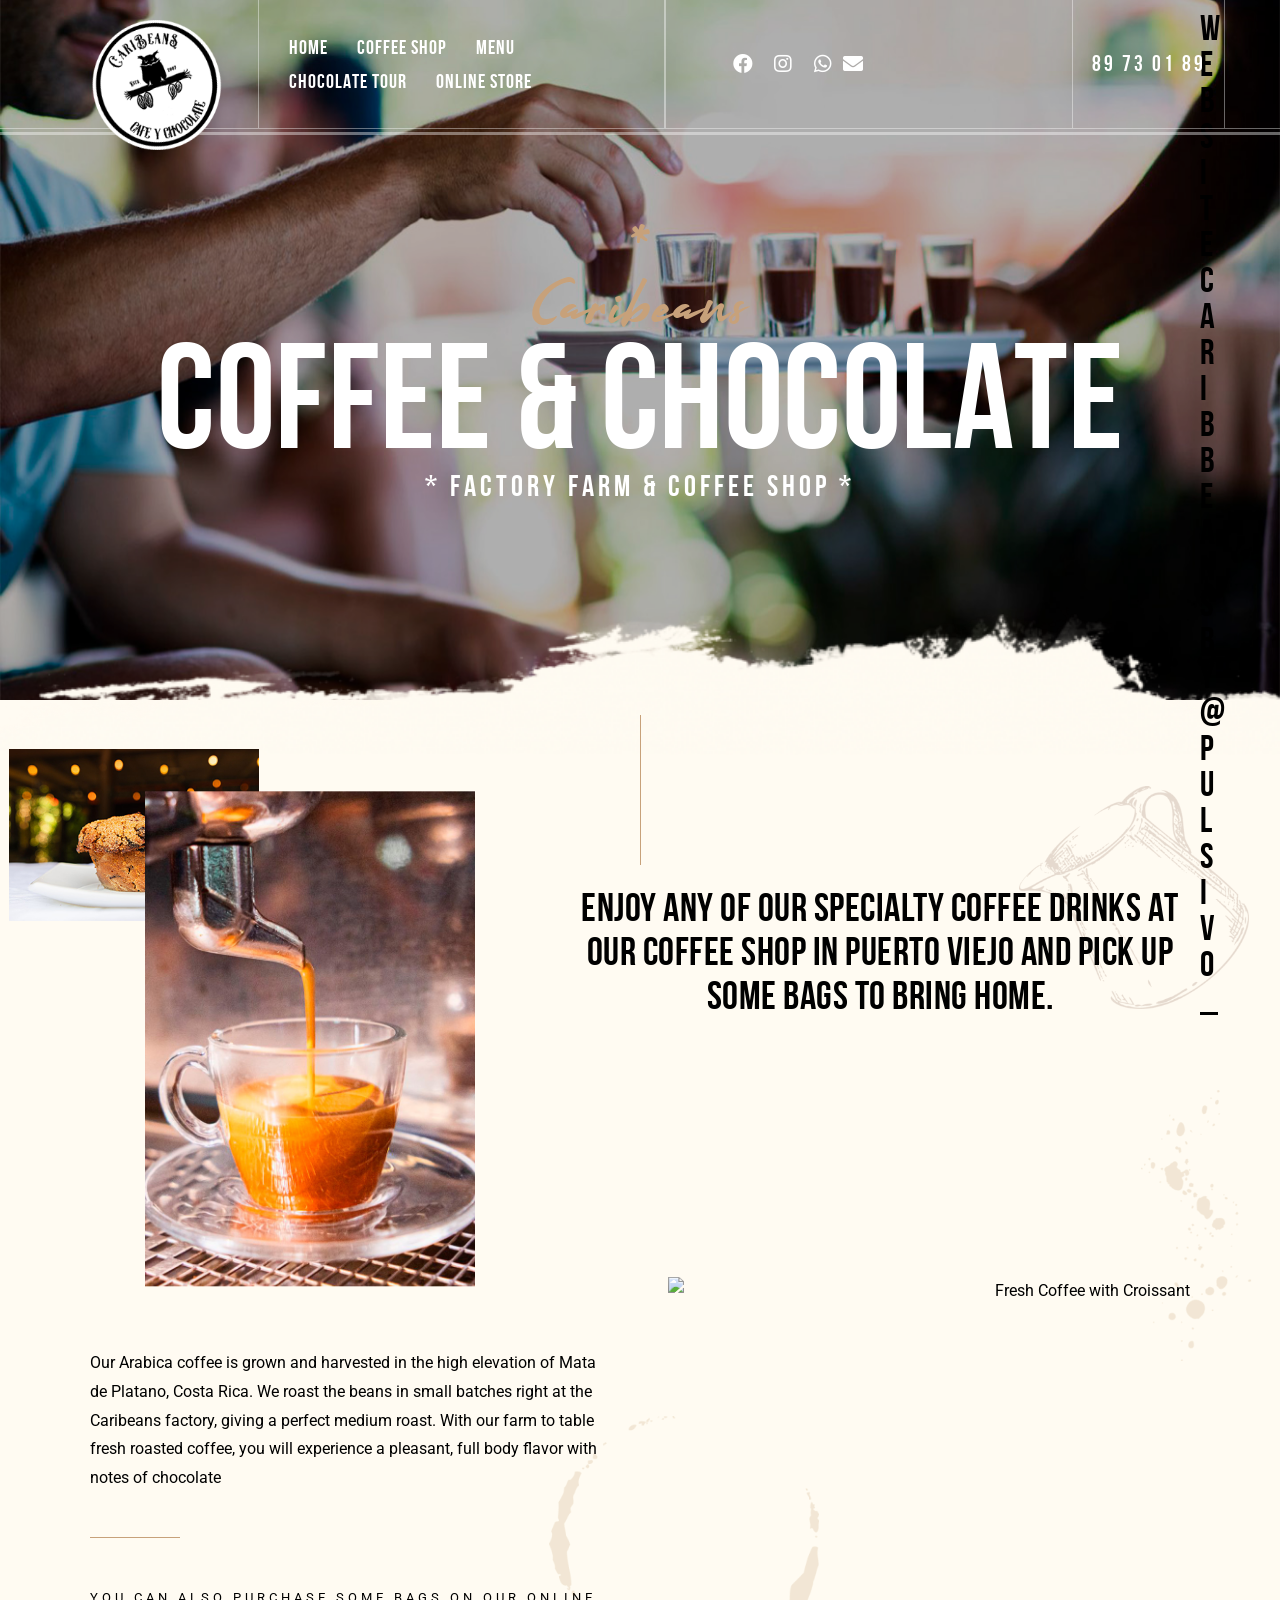
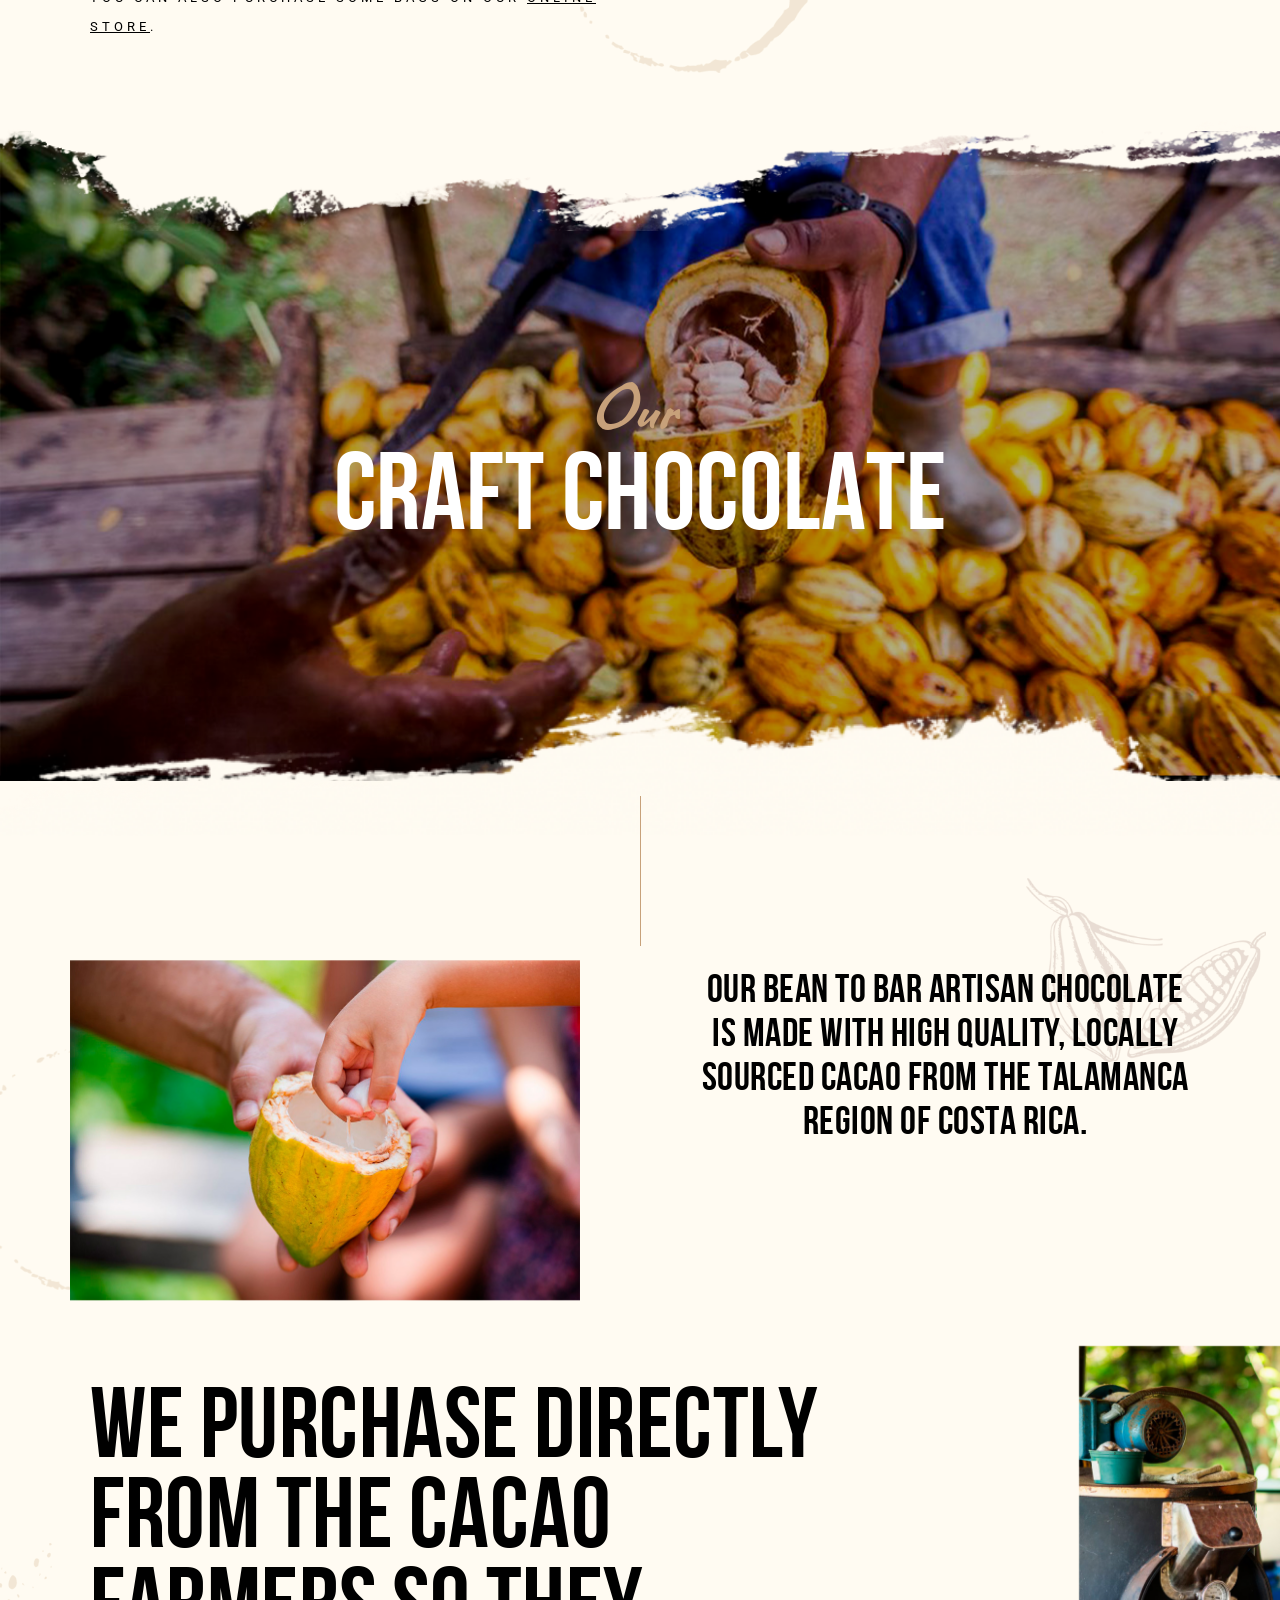
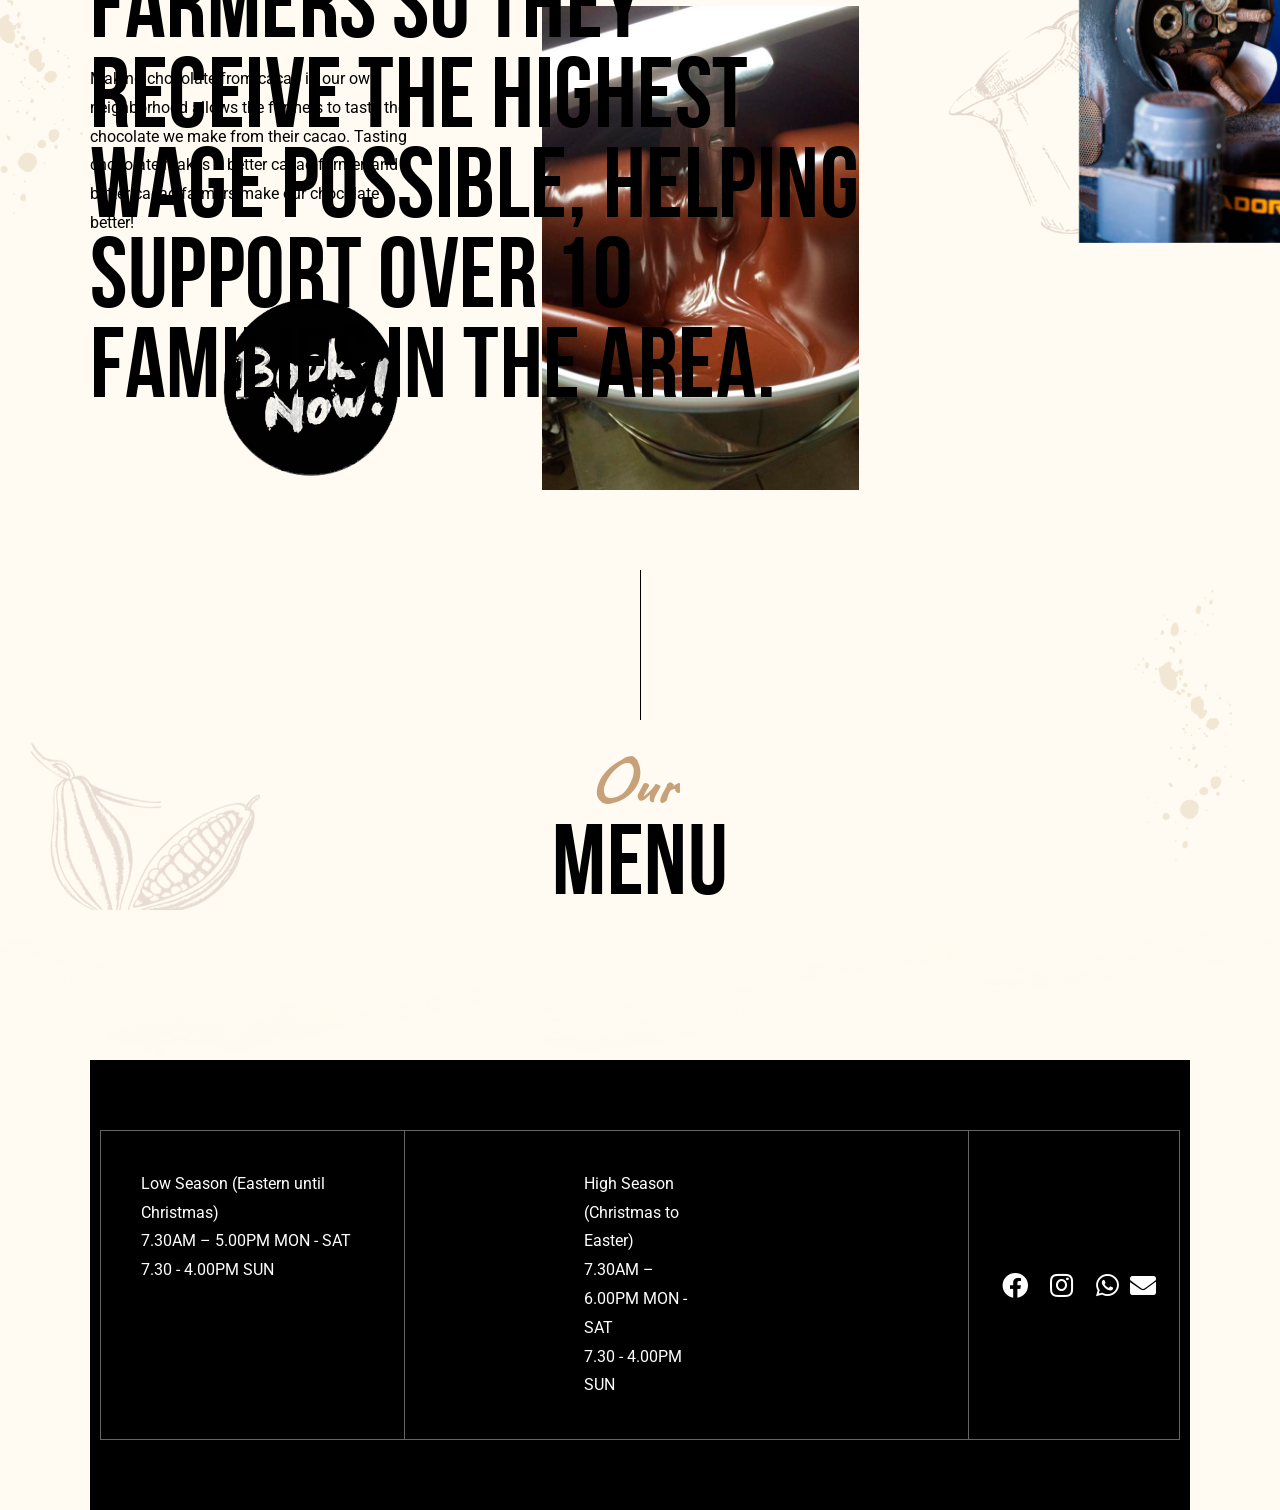
==== commit ba336dd1: "Add files via upload" ====
--- a/index.html
+++ b/index.html
@@ -1401,28 +1401,34 @@
                                                                             data-settings='{"craftcoffee_ext_is_scrollme":"false","craftcoffee_ext_is_smoove":"false","craftcoffee_ext_is_parallax_mouse":"false","craftcoffee_ext_is_infinite":"false","craftcoffee_ext_is_fadeout_animation":"false"}'
                                                                             data-widget_type="social-icons.default"
                                                                         >
-                                                                            <div class="elementor-widget-container">
-                                                                                <div class="elementor-social-icons-wrapper elementor-grid">
-                                                                                    <div class="elementor-grid-item">
-                                                                                        <a href="#" class="elementor-icon elementor-social-icon elementor-social-icon-facebook elementor-repeater-item-fac257c" target="_blank">
-                                                                                            <span class="elementor-screen-only">Facebook</span>
-                                                                                            <i class="fab fa-facebook"></i>
-                                                                                        </a>
-                                                                                    </div>
-                                                                                    <div class="elementor-grid-item">
-                                                                                        <a href="#" class="elementor-icon elementor-social-icon elementor-social-icon-instagram elementor-repeater-item-4238c6b" target="_blank">
-                                                                                            <span class="elementor-screen-only">Instagram</span>
-                                                                                            <i class="fab fa-instagram"></i>
-                                                                                        </a>
-                                                                                    </div>
-                                                                                    <div class="elementor-grid-item">
-                                                                                        <a href="#" class="elementor-icon elementor-social-icon elementor-social-icon-yelp elementor-repeater-item-e0f5af3" target="_blank">
-                                                                                            <span class="elementor-screen-only">Yelp</span>
-                                                                                            <i class="fab fa-yelp"></i>
-                                                                                        </a>
-                                                                                    </div>
+                                                                        <div class="elementor-widget-container">
+                                                                            <div class="elementor-social-icons-wrapper elementor-grid">
+                                                                                <div class="elementor-grid-item">
+                                                                                    <a href="https://www.facebook.com/caribeans.costa.rica" class="elementor-icon elementor-social-icon elementor-social-icon-facebook elementor-repeater-item-fac257c" target="_blank">
+                                                                                        <span class="elementor-screen-only">Facebook</span>
+                                                                                        <i class="fab fa-facebook"></i>
+                                                                                    </a>
+                                                                                </div>
+                                                                                <div class="elementor-grid-item">
+                                                                                    <a href="https://www.instagram.com/caribeanscr/" class="elementor-icon elementor-social-icon elementor-social-icon-instagram elementor-repeater-item-4238c6b" target="_blank">
+                                                                                        <span class="elementor-screen-only">Instagram</span>
+                                                                                        <i class="fab fa-instagram"></i>
+                                                                                    </a>
+                                                                                </div>
+                                                                                <div class="elementor-grid-item">
+                                                                                    <a href="https://wa.me/50689730189" class="elementor-icon elementor-social-icon elementor-social-icon-whatsapp elementor-repeater-item-e0f5af3" target="_blank">
+                                                                                        <span class="elementor-screen-only">Whatsapp</span>
+                                                                                        <i class="fab fa-whatsapp"></i>
+                                                                                    </a>
+                                                                                </div>
+                                                                                <div class="elementor-grid-item"></div>
+                                                                                    <a href="mailto:caribeanscr@gmail.com" class="elementor-icon elementor-social-icon elementor-social-icon-location elementor-repeater-item-e0f5af3" target="_blank">
+                                                                                        <span class="elementor-screen-only">Email</span>
+                                                                                        <i class="fas fa-envelope"></i>
+                                                                                    </a>
                                                                                 </div>
                                                                             </div>
+                                                                        </div>
                                                                         </div>
                                                                     </div>
                                                                 </div>
@@ -1460,7 +1466,7 @@
                                                     data-widget_type="heading.default"
                                                 >
                                                     <div class="elementor-widget-container">
-                                                        <h3 class="elementor-heading-title elementor-size-default">© Craft Coffeee HTML Template by Max Themes</h3>
+                                                        <h3 class="elementor-heading-title elementor-size-default">Website Caribbeans by @Pulsivo_</h3>
                                                     </div>
                                                 </div>
                                             </div>
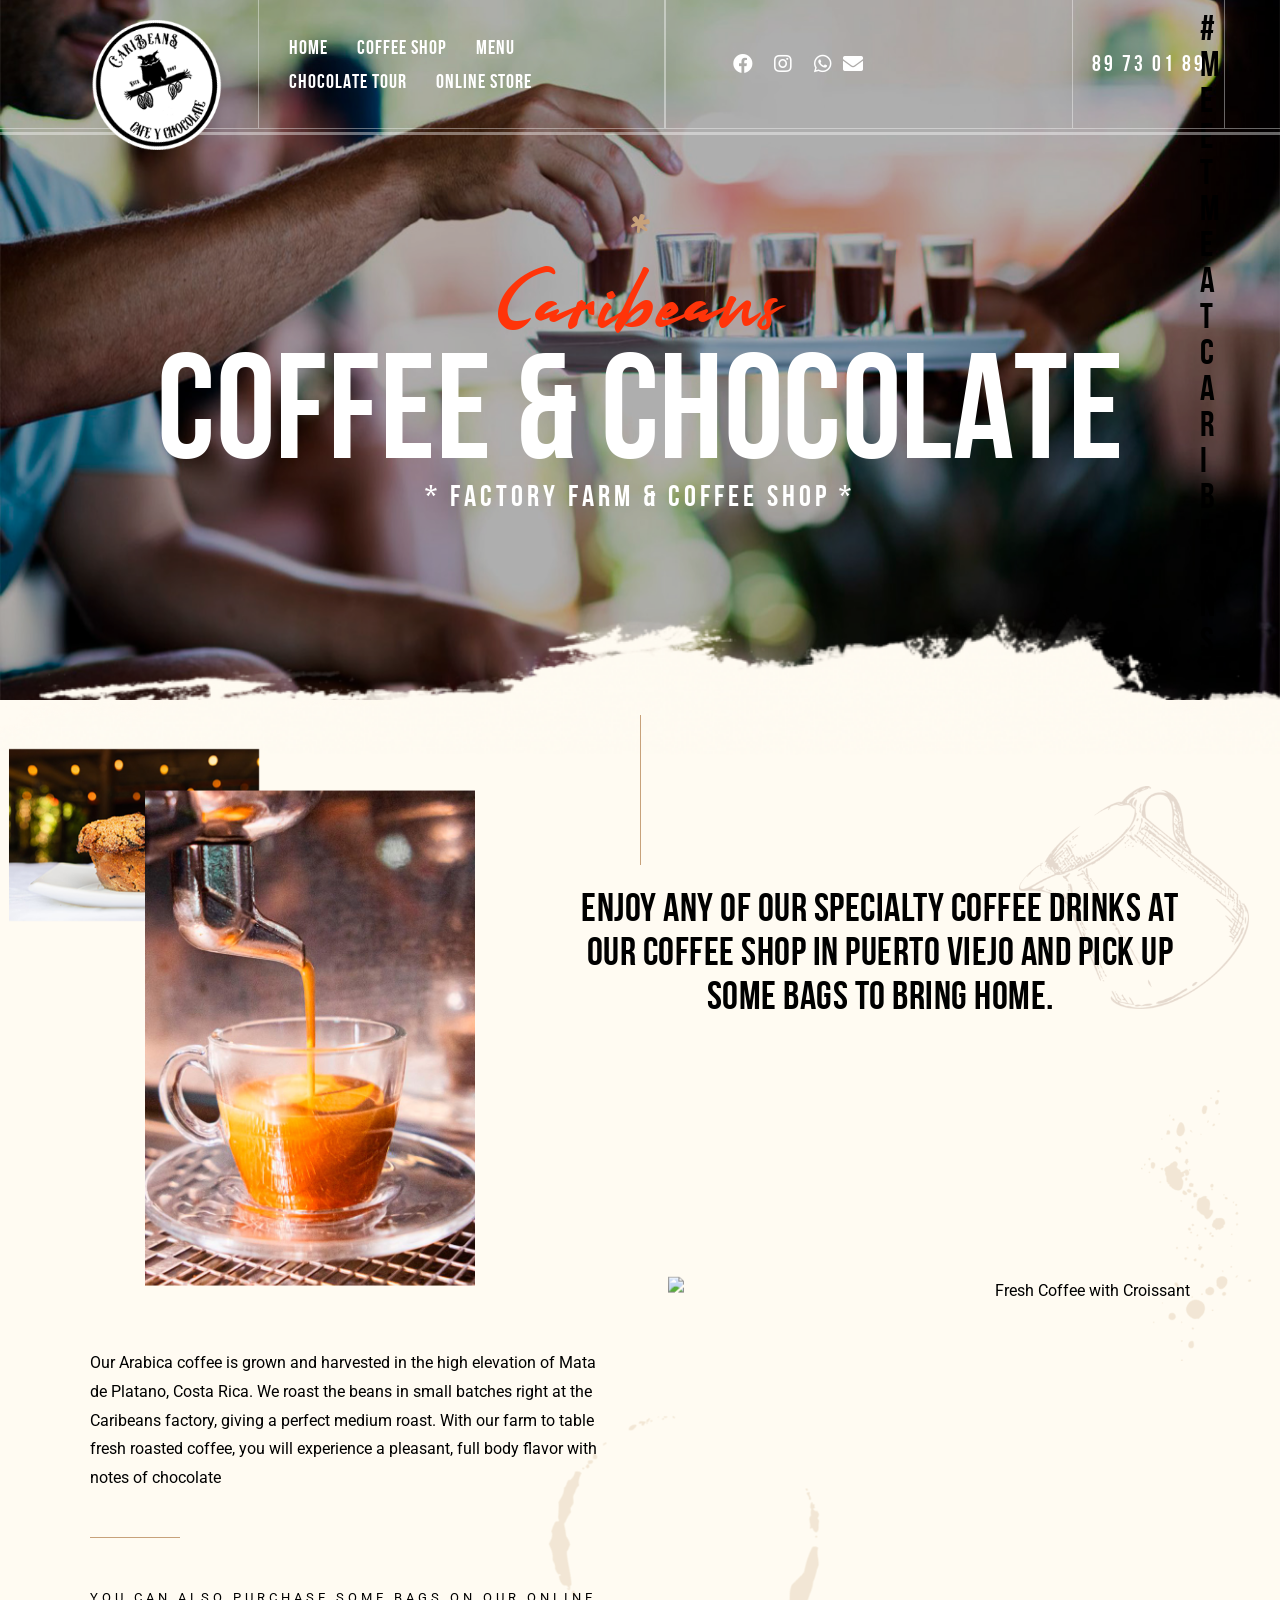
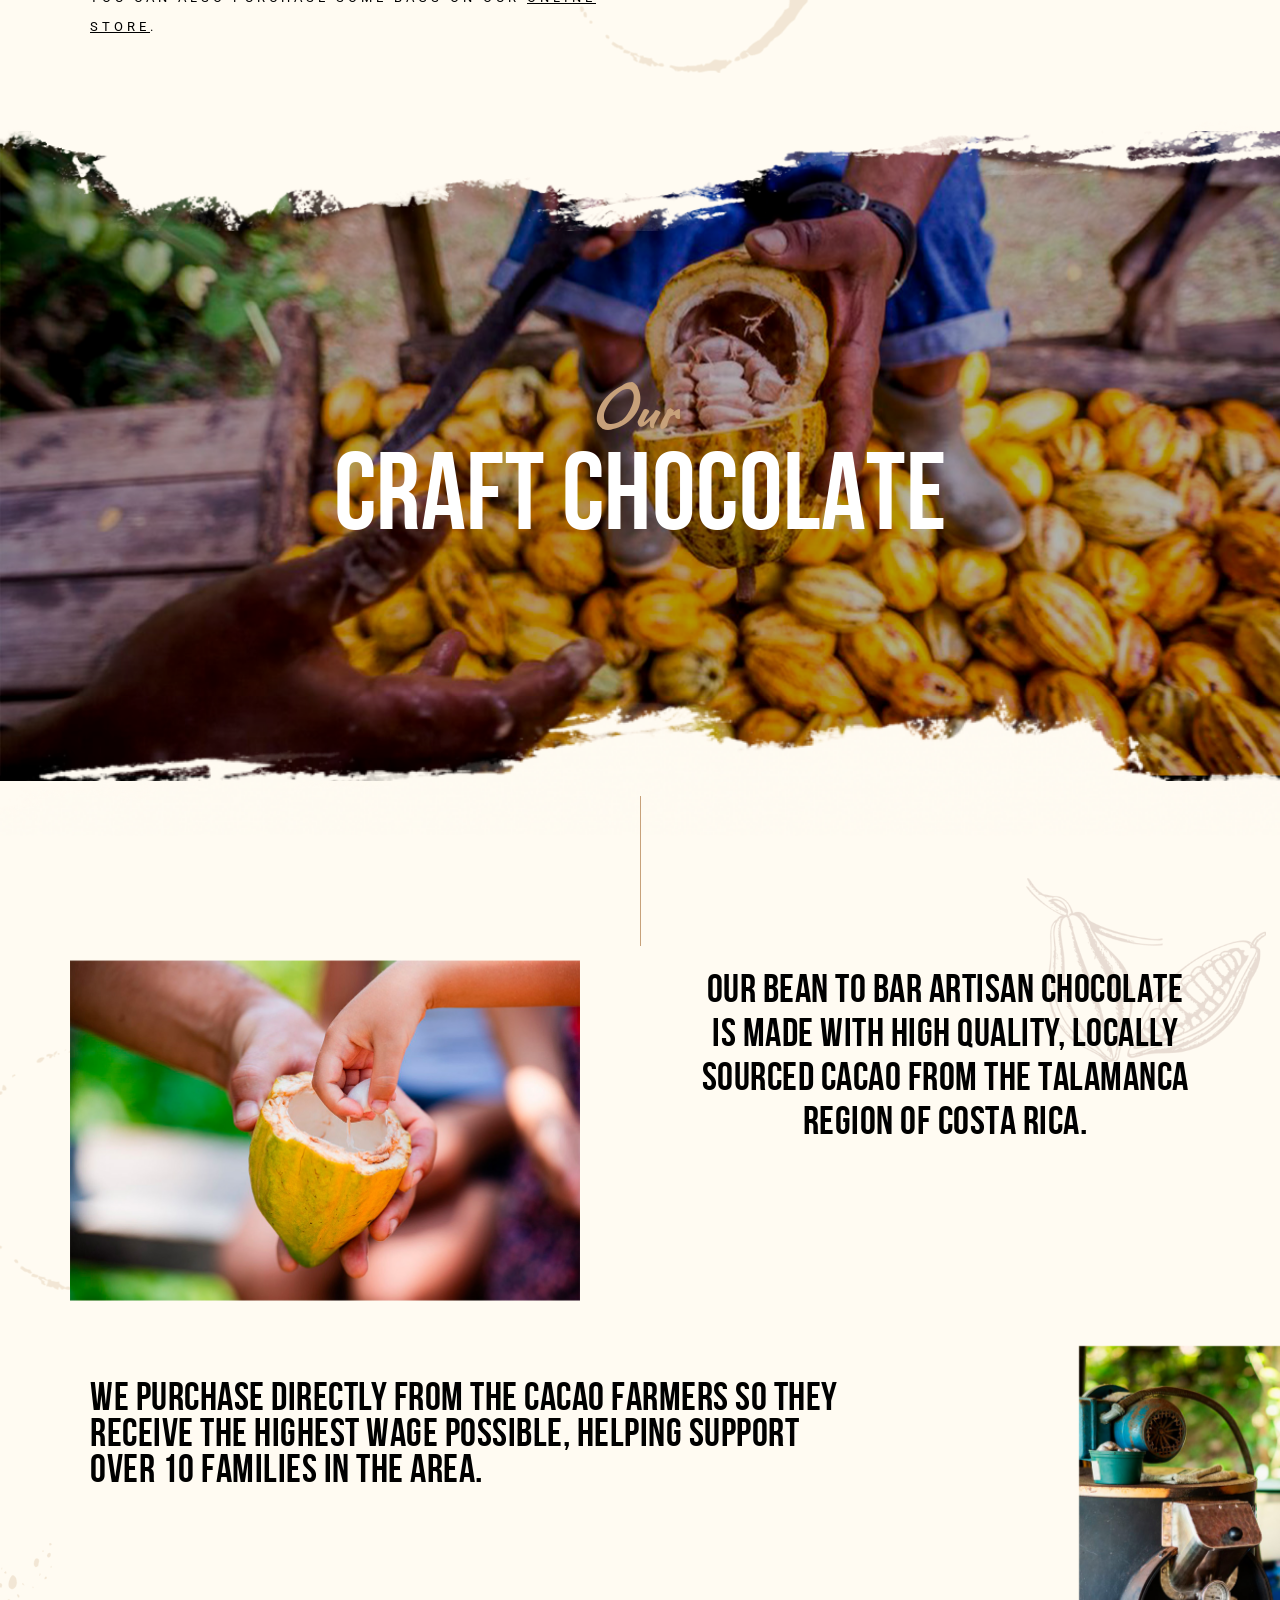
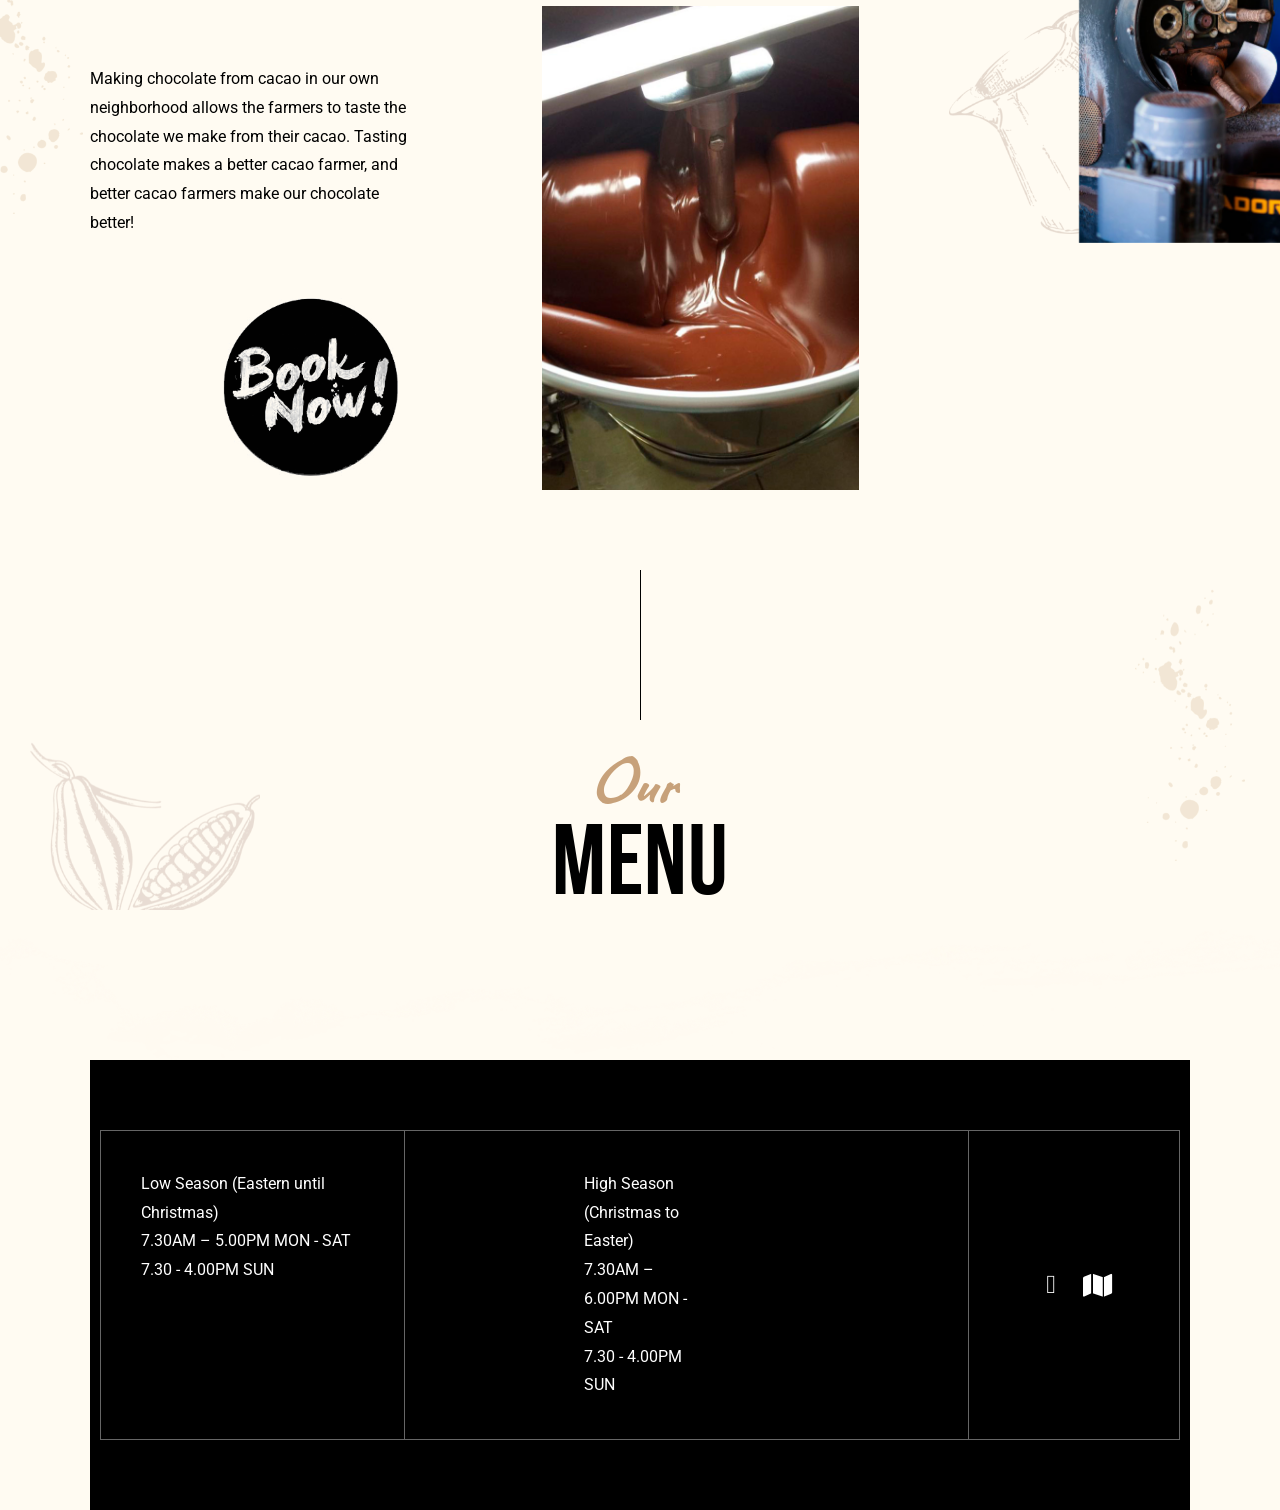
==== commit 654f41b2: "Add files via upload" ====
--- a/index.html
+++ b/index.html
@@ -72,7 +72,7 @@
                             <a href="coffee-subscriptions.html">Tours</a>
                         </li>
                         <li class="menu-item">
-                            <a href="#">Buy Chocolate</a>
+                            <a href="#">Our Store</a>
                             
                         </li>
                         <li class="menu-item">
@@ -155,17 +155,17 @@
                                                                             
                                                                         </li>
                                                                         <li class="menu-item">
-                                                                            <a href="#">Coffee Shop</a>
+                                                                            <a href="#SHOP">Coffee Shop</a>
                                                                         </li>
                                                                         <li class="menu-item">                                                                         
                                                                             <a href="#MENU">Menu</a>
                                                                         </li>
                                                                         <li class="menu-item">
-                                                                            <a href="#">Chocolate Tour</a>
+                                                                            <a href="tours.html">Chocolate Tour</a>
                                                                             
                                                                         </li>
                                                                         <li class="menu-item">
-                                                                            <a href="#">Online Store</a>
+                                                                            <a href="store.html">Online Store</a>
                                                                             
                                                                         </li>
                                                                     </ul>
@@ -1295,6 +1295,7 @@
                 </div>
             </div>
         </div>
+        <a id="SHOP"></a>
         <div id="footer-wrapper">
             <div data-elementor-type="wp-post" data-elementor-id="3725" class="elementor custom-css-style" data-elementor-settings="[]">
                 <div class="elementor-inner">
@@ -1404,27 +1405,15 @@
                                                                         <div class="elementor-widget-container">
                                                                             <div class="elementor-social-icons-wrapper elementor-grid">
                                                                                 <div class="elementor-grid-item">
-                                                                                    <a href="https://www.facebook.com/caribeans.costa.rica" class="elementor-icon elementor-social-icon elementor-social-icon-facebook elementor-repeater-item-fac257c" target="_blank">
-                                                                                        <span class="elementor-screen-only">Facebook</span>
-                                                                                        <i class="fab fa-facebook"></i>
+                                                                                    <a href="https://www.waze.com/en/live-map/directions/cr/limon-province/puerto-viejo-de-talamanca/caribeans-chocolate-and-coffee?place=ChIJF2CCDQRQpo8ReGpRBqlI5ng" class="elementor-icon elementor-social-icon elementor-social-icon-facebook elementor-repeater-item-fac257c" target="_blank">
+                                                                                        <span class="elementor-screen-only">Waze</span>
+                                                                                        <i class="fa-brands fa-waze"></i>
                                                                                     </a>
                                                                                 </div>
                                                                                 <div class="elementor-grid-item">
-                                                                                    <a href="https://www.instagram.com/caribeanscr/" class="elementor-icon elementor-social-icon elementor-social-icon-instagram elementor-repeater-item-4238c6b" target="_blank">
+                                                                                    <a href="https://maps.app.goo.gl/rHuYoyNuKt1Tdwsh8" class="elementor-icon elementor-social-icon elementor-social-icon-instagram elementor-repeater-item-4238c6b" target="_blank">
                                                                                         <span class="elementor-screen-only">Instagram</span>
-                                                                                        <i class="fab fa-instagram"></i>
-                                                                                    </a>
-                                                                                </div>
-                                                                                <div class="elementor-grid-item">
-                                                                                    <a href="https://wa.me/50689730189" class="elementor-icon elementor-social-icon elementor-social-icon-whatsapp elementor-repeater-item-e0f5af3" target="_blank">
-                                                                                        <span class="elementor-screen-only">Whatsapp</span>
-                                                                                        <i class="fab fa-whatsapp"></i>
-                                                                                    </a>
-                                                                                </div>
-                                                                                <div class="elementor-grid-item"></div>
-                                                                                    <a href="mailto:caribeanscr@gmail.com" class="elementor-icon elementor-social-icon elementor-social-icon-location elementor-repeater-item-e0f5af3" target="_blank">
-                                                                                        <span class="elementor-screen-only">Email</span>
-                                                                                        <i class="fas fa-envelope"></i>
+                                                                                        <i class="fas fa-map"></i>
                                                                                     </a>
                                                                                 </div>
                                                                             </div>
@@ -1466,7 +1455,7 @@
                                                     data-widget_type="heading.default"
                                                 >
                                                     <div class="elementor-widget-container">
-                                                        <h3 class="elementor-heading-title elementor-size-default">Website Caribbeans by @Pulsivo_</h3>
+                                                        <h3 class="elementor-heading-title elementor-size-default">#MeetMeAtCaribeans</h3>
                                                     </div>
                                                 </div>
                                             </div>
--- a/css/custom-css.min.css
+++ b/css/custom-css.min.css
@@ -1 +1 @@
-.custom-css-style .elementor-element.elementor-element-c5d9e56:not(.elementor-motion-effects-element-type-background),.custom-css-style .elementor-element.elementor-element-c5d9e56>.elementor-motion-effects-container>.elementor-motion-effects-layer{background-color:#000}.custom-css-style .elementor-element.elementor-element-c5d9e56{transition:background .3s,border .3s,border-radius .3s,box-shadow .3s}.custom-css-style .elementor-element.elementor-element-c5d9e56>.elementor-background-overlay{transition:background .3s,border-radius .3s,opacity .3s}.custom-css-style .elementor-element.elementor-element-fd701a0>.elementor-element-populated{margin:0;padding:200px 0 0 40px}.custom-css-style .elementor-element.elementor-element-e4e2c1b .animated-slider-wrapper{height:550px}.custom-css-style .elementor-element.elementor-element-e4e2c1b .animated-slider-wrapper h2.slideshow-slide-caption-title{color:#fff;width:30%}.custom-css-style .elementor-element.elementor-element-e4e2c1b .animated-slider-wrapper .container h2.slideshow-slide-caption-title{font-size:75px}.custom-css-style .elementor-element.elementor-element-e4e2c1b .animated-slider-wrapper .slideshow-slide p.slideshow-slide-caption-content{color:#fff}.custom-css-style .elementor-element.elementor-element-e4e2c1b .animated-slider-wrapper .slideshow-slide-caption-content{width:30%}.custom-css-style .elementor-element.elementor-element-e4e2c1b .animated-slider-wrapper .slideshow-slide-caption-subtitle-label{color:#fff}.custom-css-style .elementor-element.elementor-element-e4e2c1b .animated-slider-wrapper .o-hsub::before{color:#fff}.custom-css-style .elementor-element.elementor-element-e4e2c1b .animated-slider-wrapper .slideshow-slide-caption-subtitle:hover .slideshow-slide-caption-subtitle-label{color:#fff}.custom-css-style .elementor-element.elementor-element-e4e2c1b .animated-slider-wrapper .slideshow-slide-caption-subtitle.o-hsub:hover::before{color:#fff}.custom-css-style .elementor-element.elementor-element-e4e2c1b .animated-slider-wrapper .slideshow-slide-caption-subtitle .slideshow-slide-caption-subtitle-label{font-size:15px;text-transform:uppercase;letter-spacing:4px}.custom-css-style .elementor-element.elementor-element-e4e2c1b .animated-slider-wrapper button.js-slider-home-prev{color:#fff}.custom-css-style .elementor-element.elementor-element-e4e2c1b .animated-slider-wrapper button.js-slider-home-next{color:#fff}.custom-css-style .elementor-element.elementor-element-e4e2c1b .animated-slider-wrapper .pagination-item.is-current{background-color:#fff}.custom-css-style .elementor-element.elementor-element-e4e2c1b .animated-slider-wrapper .pagination-item{border-color:#fff}:root{--page-title-display:none}@media(max-width:1024px){.custom-css-style .elementor-element.elementor-element-c5d9e56{padding:0}.custom-css-style .elementor-element.elementor-element-fd701a0>.elementor-element-populated{padding:180px 0 0 0}.custom-css-style .elementor-element.elementor-element-e4e2c1b .animated-slider-wrapper{height:450px}.custom-css-style .elementor-element.elementor-element-e4e2c1b .animated-slider-wrapper .container h2.slideshow-slide-caption-title{font-size:55px;line-height:1.1em}.custom-css-style .elementor-element.elementor-element-e4e2c1b .animated-slider-wrapper h2.slideshow-slide-caption-title{width:55%}.custom-css-style .elementor-element.elementor-element-e4e2c1b .animated-slider-wrapper .slideshow-slide-caption-subtitle .slideshow-slide-caption-subtitle-label{font-size:13px}}@media(max-width:767px){.custom-css-style .elementor-element.elementor-element-e4e2c1b .animated-slider-wrapper .container h2.slideshow-slide-caption-title{font-size:45px}.custom-css-style .elementor-element.elementor-element-e4e2c1b .animated-slider-wrapper h2.slideshow-slide-caption-title{width:100%}.custom-css-style .elementor-element.elementor-element-e4e2c1b .animated-slider-wrapper .slideshow-slide-caption-subtitle .slideshow-slide-caption-subtitle-label{font-size:13px}}.custom-css-style .elementor-element.elementor-element-5e96c90>.elementor-element-populated{padding:0}.custom-css-style .elementor-element.elementor-element-81373dc .slider-zoom-wrapper{height:700px;background:#0000000}.custom-css-style .elementor-element.elementor-element-81373dc .slideshow-slide-caption-text .container .slideshow-slide-caption-title{width:50%}.custom-css-style .elementor-element.elementor-element-81373dc .slideshow-slide-caption-text .container .slideshow-slide-desc{width:50%}.custom-css-style .elementor-element.elementor-element-81373dc .slideshow-slide-caption-text{padding-top:220px}.custom-css-style .elementor-element.elementor-element-81373dc .slideshow-slide-caption-title{color:#fff}.custom-css-style .elementor-element.elementor-element-81373dc h2.slideshow-slide-caption-title{font-size:80px}.custom-css-style .elementor-element.elementor-element-81373dc .slideshow-slide-caption-text .slideshow-slide-desc{color:#fff}.custom-css-style .elementor-element.elementor-element-81373dc .slideshow-slide-caption-subtitle-label{color:#fff;font-family:Oswald,Sans-serif;font-size:20px;font-weight:500;letter-spacing:2px}.custom-css-style .elementor-element.elementor-element-81373dc .o-hsub.-link{color:#fff}.custom-css-style .elementor-element.elementor-element-81373dc .slider-zoom-wrapper .slideshow-slide-image::before{background-color:#0000000}.custom-css-style .elementor-element.elementor-element-81373dc .slider-zoom-wrapper .pagination-item.is-current,.custom-css-style .elementor-element.elementor-element-81373dc .slider-zoom-wrapper .pagination-item:hover{background:#fff}.custom-css-style .elementor-element.elementor-element-81373dc .slider-zoom-wrapper .pagination-item{border-color:#fff}:root{--page-title-display:none}@media(max-width:1024px){.custom-css-style .elementor-element.elementor-element-81373dc .slider-zoom-wrapper{height:600px}.custom-css-style .elementor-element.elementor-element-81373dc .slideshow-slide-caption-text .container .slideshow-slide-caption-title{width:80%}.custom-css-style .elementor-element.elementor-element-81373dc .slideshow-slide-caption-text .container .slideshow-slide-desc{width:80%}.custom-css-style .elementor-element.elementor-element-81373dc .slideshow-slide-caption-text{padding-top:240px}.custom-css-style .elementor-element.elementor-element-81373dc h2.slideshow-slide-caption-title{font-size:60px}}@media(max-width:767px){.custom-css-style .elementor-element.elementor-element-81373dc .slider-zoom-wrapper{height:500px}.custom-css-style .elementor-element.elementor-element-81373dc .slideshow-slide-caption-text .container .slideshow-slide-caption-title{width:100%}.custom-css-style .elementor-element.elementor-element-81373dc .slideshow-slide-caption-text .container .slideshow-slide-desc{width:100%}.custom-css-style .elementor-element.elementor-element-81373dc .slideshow-slide-caption-text{padding-top:180px}.custom-css-style .elementor-element.elementor-element-81373dc h2.slideshow-slide-caption-title{font-size:50px}}.custom-css-style .elementor-element.elementor-element-3a03266:not(.elementor-motion-effects-element-type-background),.custom-css-style .elementor-element.elementor-element-3a03266>.elementor-motion-effects-container>.elementor-motion-effects-layer{background-color:#000}.custom-css-style .elementor-element.elementor-element-3a03266{transition:background .3s,border .3s,border-radius .3s,box-shadow .3s;padding:160px 0 40px 0}.custom-css-style .elementor-element.elementor-element-3a03266>.elementor-background-overlay{transition:background .3s,border-radius .3s,opacity .3s}.custom-css-style .elementor-element.elementor-element-a05413b>.elementor-element-populated{padding:0}.custom-css-style .elementor-element.elementor-element-8eb2bc2 .fadeup-slider-wrapper.cd-slider{height:550px}.custom-css-style .elementor-element.elementor-element-8eb2bc2 .fadeup-slider-wrapper li .image{border-radius:0}.custom-css-style .elementor-element.elementor-element-8eb2bc2 .fadeup-slider-wrapper li .content h2{color:#fff;width:60%}.custom-css-style .elementor-element.elementor-element-8eb2bc2 .fadeup-slider-wrapper li div.content h2{font-size:80px;line-height:1em}.custom-css-style .elementor-element.elementor-element-8eb2bc2 .fadeup-slider-wrapper li .content .description{width:60%;color:#fff}.custom-css-style .elementor-element.elementor-element-8eb2bc2 .fadeup-slider-wrapper li .content a.slide_link{color:#fff}.custom-css-style .elementor-element.elementor-element-8eb2bc2 .fadeup-slider-wrapper li div.content a.slide_link:hover{color:#fff}.custom-css-style .elementor-element.elementor-element-8eb2bc2 .fadeup-slider-wrapper ul li div.content a.slide_link{font-size:14px;text-transform:uppercase;letter-spacing:4px}.custom-css-style .elementor-element.elementor-element-8eb2bc2 .fadeup-slider-wrapper .prev{font-size:20px;color:#fff}.custom-css-style .elementor-element.elementor-element-8eb2bc2 .fadeup-slider-wrapper .next{font-size:20px;color:#fff}.custom-css-style .elementor-element.elementor-element-8eb2bc2 .fadeup-slider-wrapper .counter{font-size:20px}.custom-css-style .elementor-element.elementor-element-8eb2bc2 .fadeup-slider-wrapper nav{color:#fff}:root{--page-title-display:none}@media(max-width:1024px){.custom-css-style .elementor-element.elementor-element-8eb2bc2 .fadeup-slider-wrapper.cd-slider{height:450px}.custom-css-style .elementor-element.elementor-element-8eb2bc2 .fadeup-slider-wrapper li div.content h2{font-size:55px;line-height:1.1em}}@media(max-width:767px){.custom-css-style .elementor-element.elementor-element-8eb2bc2 .fadeup-slider-wrapper.cd-slider{height:250px}.custom-css-style .elementor-element.elementor-element-8eb2bc2 .fadeup-slider-wrapper li div.content h2{font-size:36px}.custom-css-style .elementor-element.elementor-element-8eb2bc2 .fadeup-slider-wrapper li .content h2{width:90%}.custom-css-style .elementor-element.elementor-element-8eb2bc2 .fadeup-slider-wrapper ul li div.content a.slide_link{font-size:12px}.custom-css-style .elementor-element.elementor-element-8eb2bc2 .fadeup-slider-wrapper .prev{font-size:12px}.custom-css-style .elementor-element.elementor-element-8eb2bc2 .fadeup-slider-wrapper .next{font-size:12px}.custom-css-style .elementor-element.elementor-element-8eb2bc2 .fadeup-slider-wrapper .counter{font-size:12px}}.custom-css-style .elementor-element.elementor-element-b21cbae:not(.elementor-motion-effects-element-type-background),.custom-css-style .elementor-element.elementor-element-b21cbae>.elementor-motion-effects-container>.elementor-motion-effects-layer{background-color:#000}.custom-css-style .elementor-element.elementor-element-b21cbae{transition:background .3s,border .3s,border-radius .3s,box-shadow .3s;padding:120px 0 0 0}.custom-css-style .elementor-element.elementor-element-b21cbae>.elementor-background-overlay{transition:background .3s,border-radius .3s,opacity .3s}.custom-css-style .elementor-element.elementor-element-228e5eb>.elementor-element-populated{margin:0 0 0 40px;padding:0}.custom-css-style .elementor-element.elementor-element-d373993 .horizontal-slider-wrapper .horizontal-slider-cell{background:rgba(256,256,256,0)}.custom-css-style .elementor-element.elementor-element-d373993 .horizontal-slide-content-title h2{color:#fff}.custom-css-style .elementor-element.elementor-element-d373993 div.horizontal-slide-content-title h2{font-size:70px;line-height:1em}.custom-css-style .elementor-element.elementor-element-d373993 .horizontal-slider-wrapper .horizontal-slider-content .horizontal-slider-content-wrap{color:#fff}.custom-css-style .elementor-element.elementor-element-d373993 .horizontal-slider-content-cell .horizontal-slide-content-link{color:#fff;font-family:Oswald,Sans-serif;font-size:20px;font-weight:600;letter-spacing:2px}.custom-css-style .elementor-element.elementor-element-d373993 .horizontal-slide-content-link{border-color:#fff}.custom-css-style .elementor-element.elementor-element-d373993 .horizontal-slider-wrapper .flickity-prev-next-button.next{background:rgba(256,256,256,0)}.custom-css-style .elementor-element.elementor-element-d373993 .horizontal-slider-wrapper .flickity-prev-next-button.previous{background:rgba(256,256,256,0)}.custom-css-style .elementor-element.elementor-element-d373993 .horizontal-slider-wrapper .flickity-prev-next-button .arrow{fill:#222}.custom-css-style .elementor-element.elementor-element-d373993 .horizontal-slider-wrapper .flickity-page-dots .dot{background:#222}.custom-css-style .elementor-element.elementor-element-d373993>.elementor-widget-container{margin:0}:root{--page-title-display:none}@media(max-width:1024px){.custom-css-style .elementor-element.elementor-element-b21cbae{padding:100px 0 0 0}.custom-css-style .elementor-element.elementor-element-228e5eb>.elementor-element-populated{margin:0}.custom-css-style .elementor-element.elementor-element-d373993 div.horizontal-slide-content-title h2{font-size:50px;line-height:1.1em}.custom-css-style .elementor-element.elementor-element-d373993 .horizontal-slider-content-cell .horizontal-slide-content-link{font-size:20px}}@media(max-width:767px){.custom-css-style .elementor-element.elementor-element-228e5eb>.elementor-element-populated{margin:0}.custom-css-style .elementor-element.elementor-element-d373993 div.horizontal-slide-content-title h2{font-size:45px}.custom-css-style .elementor-element.elementor-element-d373993 .horizontal-slider-content-cell .horizontal-slide-content-link{font-size:18px}}.custom-css-style .elementor-element.elementor-element-159840e:not(.elementor-motion-effects-element-type-background),.custom-css-style .elementor-element.elementor-element-159840e>.elementor-motion-effects-container>.elementor-motion-effects-layer{background-color:#000}.custom-css-style .elementor-element.elementor-element-159840e{transition:background .3s,border .3s,border-radius .3s,box-shadow .3s;padding:0 0 40px 0}.custom-css-style .elementor-element.elementor-element-159840e>.elementor-background-overlay{transition:background .3s,border-radius .3s,opacity .3s}.custom-css-style .elementor-element.elementor-element-2f695f5>.elementor-element-populated{padding:0}.custom-css-style .elementor-element.elementor-element-7cb6f48 .motion-reveal-slider-wrapper.slideshow .slide{height:650px}.custom-css-style .elementor-element.elementor-element-7cb6f48 .motion-reveal-slider-wrapper.slideshow .slide-img-wrap{width:400px}.custom-css-style .elementor-element.elementor-element-7cb6f48 .motion-reveal-slider-wrapper.slideshow .slide-title{color:#fff}.custom-css-style .elementor-element.elementor-element-7cb6f48 .motion-reveal-slider-wrapper.slideshow h3.slide-title{font-size:70px}.custom-css-style .elementor-element.elementor-element-7cb6f48 .motion-reveal-slider-wrapper.slideshow .preview-title{color:#fff}.custom-css-style .elementor-element.elementor-element-7cb6f48 .motion-reveal-slider-wrapper.slideshow h3.preview-title{font-size:45px}.custom-css-style .elementor-element.elementor-element-7cb6f48 .motion-reveal-slider-wrapper.slideshow .preview-content{color:#fff}.custom-css-style .elementor-element.elementor-element-7cb6f48 .motion-reveal-slider-wrapper.slideshow nav .slidenav-item{color:#fff}.custom-css-style .elementor-element.elementor-element-7cb6f48 .motion-reveal-slider-wrapper.slideshow .icon{fill:#fff}.custom-css-style .elementor-element.elementor-element-7cb6f48>.elementor-widget-container{padding:80px 0 0 0}:root{--page-title-display:none}@media(max-width:1024px){.custom-css-style .elementor-element.elementor-element-159840e{padding:0}.custom-css-style .elementor-element.elementor-element-7cb6f48 .motion-reveal-slider-wrapper.slideshow .slide-img-wrap{width:450px}.custom-css-style .elementor-element.elementor-element-7cb6f48 .motion-reveal-slider-wrapper.slideshow h3.slide-title{font-size:50px;line-height:1em}}@media(max-width:767px){.custom-css-style .elementor-element.elementor-element-159840e{padding:0}.custom-css-style .elementor-element.elementor-element-7cb6f48 .motion-reveal-slider-wrapper.slideshow .slide-img-wrap{width:350px}.custom-css-style .elementor-element.elementor-element-7cb6f48 .motion-reveal-slider-wrapper.slideshow h3.slide-title{font-size:40px}}.elementor-kit-6338{--e-global-color-primary:#6EC1E4;--e-global-color-secondary:#54595F;--e-global-color-text:#7A7A7A;--e-global-color-accent:#61CE70;--e-global-color-19dbc5dd:#4054B2;--e-global-color-7c81e273:#23A455;--e-global-color-733e7fab:#000;--e-global-color-110e9f6c:#FFF;--e-global-typography-primary-font-family:"Roboto";--e-global-typography-primary-font-weight:600;--e-global-typography-secondary-font-family:"Roboto Slab";--e-global-typography-secondary-font-weight:400;--e-global-typography-text-font-family:"Roboto";--e-global-typography-text-font-weight:400;--e-global-typography-accent-font-family:"Roboto";--e-global-typography-accent-font-weight:500}.elementor-section.elementor-section-boxed>.elementor-container{max-width:1170px}.elementor-widget:not(:last-child){margin-bottom:0}#page-header{display:var(--page-title-display)}@media(max-width:1024px){.elementor-section.elementor-section-boxed>.elementor-container{max-width:1025px}}@media(max-width:767px){.elementor-section.elementor-section-boxed>.elementor-container{max-width:768px}}.custom-css-style .elementor-element.elementor-element-a216edb{border-style:solid;border-width:0 0 1px 0;border-color:rgba(255,255,255,.4);transition:background .3s,border .3s,border-radius .3s,box-shadow .3s;padding:0}.custom-css-style .elementor-element.elementor-element-a216edb>.elementor-background-overlay{transition:background .3s,border-radius .3s,opacity .3s}.custom-css-style .elementor-element.elementor-element-eb2db78>.elementor-element-populated{border-style:solid;border-width:0 1px 0 1px;border-color:rgba(255,255,255,.4);transition:background .3s,border .3s,border-radius .3s,box-shadow .3s;padding:20px 0 20px 30px}.custom-css-style .elementor-element.elementor-element-eb2db78>.elementor-element-populated>.elementor-background-overlay{transition:background .3s,border-radius .3s,opacity .3s}.custom-css-style .elementor-element.elementor-element-d6b5ce3 .themegoods-navigation-wrapper .nav li>a{font-size:20px;font-weight:500;letter-spacing:1px;color:#fff}.custom-css-style .elementor-element.elementor-element-d6b5ce3 .themegoods-navigation-wrapper .nav>li{margin:0 25px 0 0}.custom-css-style .elementor-element.elementor-element-d6b5ce3 .themegoods-navigation-wrapper .nav{text-align:left}.custom-css-style .elementor-element.elementor-element-d6b5ce3 .themegoods-navigation-wrapper .nav li ul.sub-menu li a{font-size:20px;font-weight:500;text-transform:uppercase;letter-spacing:1px}.custom-css-style .elementor-element.elementor-element-d6b5ce3 .themegoods-navigation-wrapper .nav li ul.sub-menu li{padding:0 20px 0 20px}.custom-css-style .elementor-element.elementor-element-d6b5ce3 .themegoods-navigation-wrapper .nav li ul.sub-menu{text-align:left;border-radius:0;background:#000}.custom-css-style .elementor-element.elementor-element-d6b5ce3 .themegoods-navigation-wrapper .nav li>a:hover{color:#fff}.custom-css-style .elementor-element.elementor-element-d6b5ce3 .themegoods-navigation-wrapper .nav ul li>a:before,.custom-css-style .elementor-element.elementor-element-d6b5ce3 .themegoods-navigation-wrapper div .nav li>a:before{background-color:#fff}.custom-css-style .elementor-element.elementor-element-d6b5ce3 .themegoods-navigation-wrapper .nav li ul:not(.sub-menu) li.current-menu-item a,.custom-css-style .elementor-element.elementor-element-d6b5ce3 .themegoods-navigation-wrapper .nav li.current-menu-parent ul li.current-menu-item a,.custom-css-style .elementor-element.elementor-element-d6b5ce3 .themegoods-navigation-wrapper .nav>li.current-menu-ancestor>a,.custom-css-style .elementor-element.elementor-element-d6b5ce3 .themegoods-navigation-wrapper .nav>li.current-menu-item>a,.custom-css-style .elementor-element.elementor-element-d6b5ce3 .themegoods-navigation-wrapper .nav>li.current-menu-parent>a{color:#fff}.custom-css-style .elementor-element.elementor-element-d6b5ce3 .themegoods-navigation-wrapper .nav li ul:not(.sub-menu) li.current-menu-item a:before,.custom-css-style .elementor-element.elementor-element-d6b5ce3 .themegoods-navigation-wrapper .nav li.current-menu-parent ul li.current-menu-item a:before,.custom-css-style .elementor-element.elementor-element-d6b5ce3 .themegoods-navigation-wrapper .nav>li.current-menu-ancestor>a:before,.custom-css-style .elementor-element.elementor-element-d6b5ce3 .themegoods-navigation-wrapper .nav>li.current-menu-item>a:before,.custom-css-style .elementor-element.elementor-element-d6b5ce3 .themegoods-navigation-wrapper .nav>li.current-menu-parent>a:before{background-color:#fff}.custom-css-style .elementor-element.elementor-element-d6b5ce3 .themegoods-navigation-wrapper .nav li ul li a{color:#fff}.custom-css-style .elementor-element.elementor-element-d6b5ce3 .themegoods-navigation-wrapper .nav li ul li a:hover{color:#fff}.custom-css-style .elementor-element.elementor-element-d6b5ce3 .themegoods-navigation-wrapper .nav li ul li a:before,.custom-css-style .elementor-element.elementor-element-d6b5ce3 .themegoods-navigation-wrapper .nav li ul li>a:before{background-color:#fff}.custom-css-style .elementor-element.elementor-element-d6b5ce3 .themegoods-navigation-wrapper .nav li ul li ul:not(.sub-menu) li.current-menu-item a,.custom-css-style .elementor-element.elementor-element-d6b5ce3 .themegoods-navigation-wrapper .nav li ul li.current-menu-parent ul li.current-menu-item a,.custom-css-style .elementor-element.elementor-element-d6b5ce3 .themegoods-navigation-wrapper .nav li ul>li.current-menu-ancestor>a,.custom-css-style .elementor-element.elementor-element-d6b5ce3 .themegoods-navigation-wrapper .nav li ul>li.current-menu-item>a,.custom-css-style .elementor-element.elementor-element-d6b5ce3 .themegoods-navigation-wrapper .nav li ul>li.current-menu-parent>a,.custom-css-style .elementor-element.elementor-element-d6b5ce3 .themegoods-navigation-wrapper .nav li.current-menu-parent ul>li.current-menu-item>a{color:#fff}.custom-css-style .elementor-element.elementor-element-d6b5ce3 .themegoods-navigation-wrapper .nav li ul li ul:not(.sub-menu) li.current-menu-item a:before,.custom-css-style .elementor-element.elementor-element-d6b5ce3 .themegoods-navigation-wrapper .nav li ul li.current-menu-parent ul li.current-menu-item a:before,.custom-css-style .elementor-element.elementor-element-d6b5ce3 .themegoods-navigation-wrapper .nav li ul>li.current-menu-ancestor>a:before,.custom-css-style .elementor-element.elementor-element-d6b5ce3 .themegoods-navigation-wrapper .nav li ul>li.current-menu-item>a:before,.custom-css-style .elementor-element.elementor-element-d6b5ce3 .themegoods-navigation-wrapper .nav li ul>li.current-menu-parent>a:before{background-color:#fff}.custom-css-style .elementor-element.elementor-element-8dfe958>.elementor-element-populated{padding:0}.custom-css-style .elementor-element.elementor-element-6f23744 .elementor-image img{width:130px}.custom-css-style .elementor-element.elementor-element-6f23744{z-index:3;top:20px}body:not(.rtl) .custom-css-style .elementor-element.elementor-element-6f23744{left:0}body.rtl .custom-css-style .elementor-element.elementor-element-6f23744{right:0}.elementor-bc-flex-widget .custom-css-style .elementor-element.elementor-element-b401b7a.elementor-column .elementor-column-wrap{align-items:center}.custom-css-style .elementor-element.elementor-element-b401b7a.elementor-column.elementor-element[data-element_type=column]>.elementor-column-wrap.elementor-element-populated>.elementor-widget-wrap{align-content:center;align-items:center}.custom-css-style .elementor-element.elementor-element-b401b7a.elementor-column>.elementor-column-wrap>.elementor-widget-wrap{justify-content:center}.custom-css-style .elementor-element.elementor-element-b401b7a>.elementor-element-populated{border-style:solid;border-width:0 0 0 1px;border-color:rgba(255,255,255,.4);transition:background .3s,border .3s,border-radius .3s,box-shadow .3s;padding:0}.custom-css-style .elementor-element.elementor-element-b401b7a>.elementor-element-populated>.elementor-background-overlay{transition:background .3s,border-radius .3s,opacity .3s}.custom-css-style .elementor-element.elementor-element-9966067{--grid-template-columns:repeat(0, auto);--grid-column-gap:20px;--grid-side-margin:20px;--grid-row-gap:0px;--grid-bottom-margin:0px;width:auto;max-width:auto}.custom-css-style .elementor-element.elementor-element-9966067 .elementor-widget-container{justify-content:center}.custom-css-style .elementor-element.elementor-element-9966067 .elementor-social-icon{background-color:rgba(2,1,1,0);font-size:20px;padding:0}.custom-css-style .elementor-element.elementor-element-9c9f0b7 .craftcoffee-search-icon a{font-size:18px;color:#fff}.custom-css-style .elementor-element.elementor-element-9c9f0b7 .craftcoffee-search-wrapper input{width:450px}.custom-css-style .elementor-element.elementor-element-9c9f0b7 .craftcoffee-search-wrapper .input-group .input-group-button button i{font-size:26px}.custom-css-style .elementor-element.elementor-element-9c9f0b7 .autocomplete{width:500px}.custom-css-style .elementor-element.elementor-element-9c9f0b7 .craftcoffee-search-icon a:hover{color:#fff}.custom-css-style .elementor-element.elementor-element-9c9f0b7 .craftcoffee-search-wrapper{background:rgba(0,0,0,.9)}.custom-css-style .elementor-element.elementor-element-9c9f0b7 .craftcoffee-search-wrapper .input-group input{color:#fff}.custom-css-style .elementor-element.elementor-element-9c9f0b7 .craftcoffee-search-wrapper .input-group input::placeholder{color:#fff}.custom-css-style .elementor-element.elementor-element-9c9f0b7 .craftcoffee-search-wrapper .input-group{border-color:256,256,256,.1}.custom-css-style .elementor-element.elementor-element-9c9f0b7 .craftcoffee-search-wrapper .input-group .input-group-button button{color:#fff}.custom-css-style .elementor-element.elementor-element-9c9f0b7 .craftcoffee-search-wrapper .autocomplete li a{color:#fff}.custom-css-style .elementor-element.elementor-element-9c9f0b7 .autocomplete ul{background-color:rgba(0,0,0,0)}.custom-css-style .elementor-element.elementor-element-9c9f0b7 .autocomplete li:hover a{color:#fff;background-color:rgba(256,256,256,.1)}.custom-css-style .elementor-element.elementor-element-9c9f0b7>.elementor-widget-container{margin:-3px 0 0 20px}.custom-css-style .elementor-element.elementor-element-9c9f0b7{width:auto;max-width:auto}.elementor-bc-flex-widget .custom-css-style .elementor-element.elementor-element-fcec661.elementor-column .elementor-column-wrap{align-items:center}.custom-css-style .elementor-element.elementor-element-fcec661.elementor-column.elementor-element[data-element_type=column]>.elementor-column-wrap.elementor-element-populated>.elementor-widget-wrap{align-content:center;align-items:center}.custom-css-style .elementor-element.elementor-element-fcec661.elementor-column>.elementor-column-wrap>.elementor-widget-wrap{justify-content:center}.custom-css-style .elementor-element.elementor-element-fcec661>.elementor-element-populated{border-style:solid;border-width:0 1px 0 1px;border-color:rgba(255,255,255,.4);transition:background .3s,border .3s,border-radius .3s,box-shadow .3s}.custom-css-style .elementor-element.elementor-element-fcec661>.elementor-element-populated>.elementor-background-overlay{transition:background .3s,border-radius .3s,opacity .3s}.custom-css-style .elementor-element.elementor-element-ff52274 .elementor-button{font-size:22px;font-weight:500;letter-spacing:3px;background-color:rgba(2,1,1,0);padding:0}.custom-css-style .elementor-element.elementor-element-0b79fea .elementor-icon-wrapper{text-align:center}.custom-css-style .elementor-element.elementor-element-0b79fea.elementor-view-stacked .elementor-icon{background-color:#fff}.custom-css-style .elementor-element.elementor-element-0b79fea.elementor-view-default .elementor-icon,.custom-css-style .elementor-element.elementor-element-0b79fea.elementor-view-framed .elementor-icon{color:#fff;border-color:#fff}.custom-css-style .elementor-element.elementor-element-0b79fea.elementor-view-default .elementor-icon svg,.custom-css-style .elementor-element.elementor-element-0b79fea.elementor-view-framed .elementor-icon{fill:#fff}.custom-css-style .elementor-element.elementor-element-0b79fea .elementor-icon{font-size:20px}.custom-css-style .elementor-element.elementor-element-0b79fea .elementor-icon i,.custom-css-style .elementor-element.elementor-element-0b79fea .elementor-icon svg{transform:rotate(0)}.custom-css-style .elementor-element.elementor-element-0b79fea>.elementor-widget-container{margin:10px 0 0 15px}.custom-css-style .elementor-element.elementor-element-0b79fea{width:auto;max-width:auto}.custom-css-style .elementor-element.elementor-element-f260150>.elementor-element-populated{padding:0}.custom-css-style .elementor-element.elementor-element-d00d5a2{--divider-border-style:solid;--divider-color:rgba(255, 255, 255, 0.4);--divider-border-width:3px}.custom-css-style .elementor-element.elementor-element-d00d5a2 .elementor-divider-separator{width:100%}.custom-css-style .elementor-element.elementor-element-d00d5a2 .elementor-divider{padding-top:3px;padding-bottom:3px}body.elementor-page-3099:not(.elementor-motion-effects-element-type-background),body.elementor-page-3099>.elementor-motion-effects-container>.elementor-motion-effects-layer{background-color:#000}@media(max-width:767px){.custom-css-style .elementor-element.elementor-element-8dfe958{width:40%}.custom-css-style .elementor-element.elementor-element-6f23744 .elementor-image img{width:100px}.custom-css-style .elementor-element.elementor-element-6f23744>.elementor-widget-container{margin:0 0 0 20px}.custom-css-style .elementor-element.elementor-element-fcec661{width:60%}.custom-css-style .elementor-element.elementor-element-fcec661.elementor-column>.elementor-column-wrap>.elementor-widget-wrap{justify-content:flex-end}.custom-css-style .elementor-element.elementor-element-fcec661>.elementor-element-populated{border-width:0;padding:20px 0 20px 0}.custom-css-style .elementor-element.elementor-element-0b79fea>.elementor-widget-container{margin:12px 20px 0 0}}@media(min-width:768px){.custom-css-style .elementor-element.elementor-element-eb2db78{width:40%}.custom-css-style .elementor-element.elementor-element-8dfe958{width:20%}.custom-css-style .elementor-element.elementor-element-b401b7a{width:25%}.custom-css-style .elementor-element.elementor-element-fcec661{width:15%}}@media(max-width:1024px) and (min-width:768px){.custom-css-style .elementor-element.elementor-element-8dfe958{width:30%}.custom-css-style .elementor-element.elementor-element-b401b7a{width:40%}.custom-css-style .elementor-element.elementor-element-fcec661{width:30%}}@media(max-width:1024px){.custom-css-style .elementor-element.elementor-element-8dfe958>.elementor-element-populated{margin:0;padding:0}.custom-css-style .elementor-element.elementor-element-6f23744{text-align:left;top:10px}.custom-css-style .elementor-element.elementor-element-6f23744 .elementor-image img{width:110px}.custom-css-style .elementor-element.elementor-element-6f23744>.elementor-widget-container{margin:0 0 0 30px;padding:0}.custom-css-style .elementor-element.elementor-element-b401b7a>.elementor-element-populated{border-width:0;padding:20px 0 20px 0}.custom-css-style .elementor-element.elementor-element-fcec661>.elementor-element-populated{border-width:0 0 0 1px}.custom-css-style .elementor-element.elementor-element-ff52274{width:auto;max-width:auto}}.custom-css-style .elementor-element.elementor-element-5e2123d{border-style:solid;border-width:0 0 1px 0;border-color:#000;transition:background .3s,border .3s,border-radius .3s,box-shadow .3s;padding:0}.custom-css-style .elementor-element.elementor-element-5e2123d>.elementor-background-overlay{transition:background .3s,border-radius .3s,opacity .3s}.custom-css-style .elementor-element.elementor-element-101763f>.elementor-element-populated{border-style:solid;border-width:0 1px 0 1px;border-color:#000;transition:background .3s,border .3s,border-radius .3s,box-shadow .3s;padding:20px 0 20px 30px}.custom-css-style .elementor-element.elementor-element-101763f>.elementor-element-populated>.elementor-background-overlay{transition:background .3s,border-radius .3s,opacity .3s}.custom-css-style .elementor-element.elementor-element-d74dd93 .themegoods-navigation-wrapper .nav li>a{font-size:20px;font-weight:500;letter-spacing:1px;color:#000}.custom-css-style .elementor-element.elementor-element-d74dd93 .themegoods-navigation-wrapper .nav>li{margin:0 25px 0 0}.custom-css-style .elementor-element.elementor-element-d74dd93 .themegoods-navigation-wrapper .nav{text-align:left}.custom-css-style .elementor-element.elementor-element-d74dd93 .themegoods-navigation-wrapper .nav li ul.sub-menu li a{font-size:20px;font-weight:500;text-transform:uppercase;letter-spacing:1px}.custom-css-style .elementor-element.elementor-element-d74dd93 .themegoods-navigation-wrapper .nav li ul.sub-menu li{padding:0 20px 0 20px}.custom-css-style .elementor-element.elementor-element-d74dd93 .themegoods-navigation-wrapper .nav li ul.sub-menu{text-align:left;border-radius:0;background:#000}.custom-css-style .elementor-element.elementor-element-d74dd93 .themegoods-navigation-wrapper .nav li>a:hover{color:#000}.custom-css-style .elementor-element.elementor-element-d74dd93 .themegoods-navigation-wrapper .nav ul li>a:before,.custom-css-style .elementor-element.elementor-element-d74dd93 .themegoods-navigation-wrapper div .nav li>a:before{background-color:#000}.custom-css-style .elementor-element.elementor-element-d74dd93 .themegoods-navigation-wrapper .nav li ul:not(.sub-menu) li.current-menu-item a,.custom-css-style .elementor-element.elementor-element-d74dd93 .themegoods-navigation-wrapper .nav li.current-menu-parent ul li.current-menu-item a,.custom-css-style .elementor-element.elementor-element-d74dd93 .themegoods-navigation-wrapper .nav>li.current-menu-ancestor>a,.custom-css-style .elementor-element.elementor-element-d74dd93 .themegoods-navigation-wrapper .nav>li.current-menu-item>a,.custom-css-style .elementor-element.elementor-element-d74dd93 .themegoods-navigation-wrapper .nav>li.current-menu-parent>a{color:#000}.custom-css-style .elementor-element.elementor-element-d74dd93 .themegoods-navigation-wrapper .nav li ul:not(.sub-menu) li.current-menu-item a:before,.custom-css-style .elementor-element.elementor-element-d74dd93 .themegoods-navigation-wrapper .nav li.current-menu-parent ul li.current-menu-item a:before,.custom-css-style .elementor-element.elementor-element-d74dd93 .themegoods-navigation-wrapper .nav>li.current-menu-ancestor>a:before,.custom-css-style .elementor-element.elementor-element-d74dd93 .themegoods-navigation-wrapper .nav>li.current-menu-item>a:before,.custom-css-style .elementor-element.elementor-element-d74dd93 .themegoods-navigation-wrapper .nav>li.current-menu-parent>a:before{background-color:#000}.custom-css-style .elementor-element.elementor-element-d74dd93 .themegoods-navigation-wrapper .nav li ul li a{color:#fff}.custom-css-style .elementor-element.elementor-element-d74dd93 .themegoods-navigation-wrapper .nav li ul li a:hover{color:#fff}.custom-css-style .elementor-element.elementor-element-d74dd93 .themegoods-navigation-wrapper .nav li ul li a:before,.custom-css-style .elementor-element.elementor-element-d74dd93 .themegoods-navigation-wrapper .nav li ul li>a:before{background-color:#fff}.custom-css-style .elementor-element.elementor-element-d74dd93 .themegoods-navigation-wrapper .nav li ul li ul:not(.sub-menu) li.current-menu-item a,.custom-css-style .elementor-element.elementor-element-d74dd93 .themegoods-navigation-wrapper .nav li ul li.current-menu-parent ul li.current-menu-item a,.custom-css-style .elementor-element.elementor-element-d74dd93 .themegoods-navigation-wrapper .nav li ul>li.current-menu-ancestor>a,.custom-css-style .elementor-element.elementor-element-d74dd93 .themegoods-navigation-wrapper .nav li ul>li.current-menu-item>a,.custom-css-style .elementor-element.elementor-element-d74dd93 .themegoods-navigation-wrapper .nav li ul>li.current-menu-parent>a,.custom-css-style .elementor-element.elementor-element-d74dd93 .themegoods-navigation-wrapper .nav li.current-menu-parent ul>li.current-menu-item>a{color:#fff}.custom-css-style .elementor-element.elementor-element-d74dd93 .themegoods-navigation-wrapper .nav li ul li ul:not(.sub-menu) li.current-menu-item a:before,.custom-css-style .elementor-element.elementor-element-d74dd93 .themegoods-navigation-wrapper .nav li ul li.current-menu-parent ul li.current-menu-item a:before,.custom-css-style .elementor-element.elementor-element-d74dd93 .themegoods-navigation-wrapper .nav li ul>li.current-menu-ancestor>a:before,.custom-css-style .elementor-element.elementor-element-d74dd93 .themegoods-navigation-wrapper .nav li ul>li.current-menu-item>a:before,.custom-css-style .elementor-element.elementor-element-d74dd93 .themegoods-navigation-wrapper .nav li ul>li.current-menu-parent>a:before{background-color:#fff}.custom-css-style .elementor-element.elementor-element-e616ee4>.elementor-element-populated{padding:0}.custom-css-style .elementor-element.elementor-element-20a7022 .elementor-image img{width:130px}.custom-css-style .elementor-element.elementor-element-20a7022{z-index:3;top:20px}body:not(.rtl) .custom-css-style .elementor-element.elementor-element-20a7022{left:0}body.rtl .custom-css-style .elementor-element.elementor-element-20a7022{right:0}.elementor-bc-flex-widget .custom-css-style .elementor-element.elementor-element-2787b9c.elementor-column .elementor-column-wrap{align-items:center}.custom-css-style .elementor-element.elementor-element-2787b9c.elementor-column.elementor-element[data-element_type=column]>.elementor-column-wrap.elementor-element-populated>.elementor-widget-wrap{align-content:center;align-items:center}.custom-css-style .elementor-element.elementor-element-2787b9c.elementor-column>.elementor-column-wrap>.elementor-widget-wrap{justify-content:center}.custom-css-style .elementor-element.elementor-element-2787b9c>.elementor-element-populated{border-style:solid;border-width:0 0 0 1px;border-color:#000;transition:background .3s,border .3s,border-radius .3s,box-shadow .3s;padding:0}.custom-css-style .elementor-element.elementor-element-2787b9c>.elementor-element-populated>.elementor-background-overlay{transition:background .3s,border-radius .3s,opacity .3s}.custom-css-style .elementor-element.elementor-element-381d8a7{--grid-template-columns:repeat(0, auto);--grid-column-gap:20px;--grid-side-margin:20px;--grid-row-gap:0px;--grid-bottom-margin:0px;width:auto;max-width:auto}.custom-css-style .elementor-element.elementor-element-381d8a7 .elementor-widget-container{justify-content:center}.custom-css-style .elementor-element.elementor-element-381d8a7 .elementor-social-icon{background-color:rgba(255,255,255,0);font-size:20px;padding:0}.custom-css-style .elementor-element.elementor-element-381d8a7 .elementor-social-icon i{color:#000}.custom-css-style .elementor-element.elementor-element-381d8a7 .elementor-social-icon svg{fill:#000}.custom-css-style .elementor-element.elementor-element-1cc8560 .craftcoffee-search-icon a{font-size:18px;color:#000}.custom-css-style .elementor-element.elementor-element-1cc8560 .craftcoffee-search-wrapper input{width:450px}.custom-css-style .elementor-element.elementor-element-1cc8560 .craftcoffee-search-wrapper .input-group .input-group-button button i{font-size:26px}.custom-css-style .elementor-element.elementor-element-1cc8560 .autocomplete{width:500px}.custom-css-style .elementor-element.elementor-element-1cc8560 .craftcoffee-search-icon a:hover{color:#000}.custom-css-style .elementor-element.elementor-element-1cc8560 .craftcoffee-search-wrapper{background:rgba(0,0,0,.9)}.custom-css-style .elementor-element.elementor-element-1cc8560 .craftcoffee-search-wrapper .input-group input{color:#fff}.custom-css-style .elementor-element.elementor-element-1cc8560 .craftcoffee-search-wrapper .input-group input::placeholder{color:#fff}.custom-css-style .elementor-element.elementor-element-1cc8560 .craftcoffee-search-wrapper .input-group{border-color:256,256,256,.1}.custom-css-style .elementor-element.elementor-element-1cc8560 .craftcoffee-search-wrapper .input-group .input-group-button button{color:#fff}.custom-css-style .elementor-element.elementor-element-1cc8560 .craftcoffee-search-wrapper .autocomplete li a{color:#fff}.custom-css-style .elementor-element.elementor-element-1cc8560 .autocomplete ul{background-color:rgba(0,0,0,0)}.custom-css-style .elementor-element.elementor-element-1cc8560 .autocomplete li:hover a{color:#fff;background-color:rgba(256,256,256,.1)}.custom-css-style .elementor-element.elementor-element-1cc8560>.elementor-widget-container{margin:-3px 0 0 20px}.custom-css-style .elementor-element.elementor-element-1cc8560{width:auto;max-width:auto}.elementor-bc-flex-widget .custom-css-style .elementor-element.elementor-element-d0b399e.elementor-column .elementor-column-wrap{align-items:center}.custom-css-style .elementor-element.elementor-element-d0b399e.elementor-column.elementor-element[data-element_type=column]>.elementor-column-wrap.elementor-element-populated>.elementor-widget-wrap{align-content:center;align-items:center}.custom-css-style .elementor-element.elementor-element-d0b399e.elementor-column>.elementor-column-wrap>.elementor-widget-wrap{justify-content:center}.custom-css-style .elementor-element.elementor-element-d0b399e>.elementor-element-populated{border-style:solid;border-width:0 1px 0 1px;border-color:#000;transition:background .3s,border .3s,border-radius .3s,box-shadow .3s}.custom-css-style .elementor-element.elementor-element-d0b399e>.elementor-element-populated>.elementor-background-overlay{transition:background .3s,border-radius .3s,opacity .3s}.custom-css-style .elementor-element.elementor-element-9104deb .elementor-button{font-size:22px;font-weight:500;letter-spacing:3px;fill:#000;color:#000;background-color:rgba(2,1,1,0);padding:0}.custom-css-style .elementor-element.elementor-element-94b837a .elementor-icon-wrapper{text-align:center}.custom-css-style .elementor-element.elementor-element-94b837a.elementor-view-stacked .elementor-icon{background-color:#000}.custom-css-style .elementor-element.elementor-element-94b837a.elementor-view-default .elementor-icon,.custom-css-style .elementor-element.elementor-element-94b837a.elementor-view-framed .elementor-icon{color:#000;border-color:#000}.custom-css-style .elementor-element.elementor-element-94b837a.elementor-view-default .elementor-icon svg,.custom-css-style .elementor-element.elementor-element-94b837a.elementor-view-framed .elementor-icon{fill:#000}.custom-css-style .elementor-element.elementor-element-94b837a .elementor-icon{font-size:20px}.custom-css-style .elementor-element.elementor-element-94b837a .elementor-icon i,.custom-css-style .elementor-element.elementor-element-94b837a .elementor-icon svg{transform:rotate(0)}.custom-css-style .elementor-element.elementor-element-94b837a>.elementor-widget-container{margin:10px 0 0 15px}.custom-css-style .elementor-element.elementor-element-94b837a{width:auto;max-width:auto}.custom-css-style .elementor-element.elementor-element-8b2408a>.elementor-element-populated{padding:0}.custom-css-style .elementor-element.elementor-element-6e24c71{--divider-border-style:solid;--divider-color:#000;--divider-border-width:3px}.custom-css-style .elementor-element.elementor-element-6e24c71 .elementor-divider-separator{width:100%}.custom-css-style .elementor-element.elementor-element-6e24c71 .elementor-divider{padding-top:3px;padding-bottom:3px}@media(max-width:767px){.custom-css-style .elementor-element.elementor-element-e616ee4{width:40%}.custom-css-style .elementor-element.elementor-element-20a7022 .elementor-image img{width:100px}.custom-css-style .elementor-element.elementor-element-20a7022>.elementor-widget-container{margin:0 0 0 20px}.custom-css-style .elementor-element.elementor-element-d0b399e{width:60%}.custom-css-style .elementor-element.elementor-element-d0b399e.elementor-column>.elementor-column-wrap>.elementor-widget-wrap{justify-content:flex-end}.custom-css-style .elementor-element.elementor-element-d0b399e>.elementor-element-populated{border-width:0;padding:20px 0 20px 0}.custom-css-style .elementor-element.elementor-element-94b837a>.elementor-widget-container{margin:12px 20px 0 0}}@media(min-width:768px){.custom-css-style .elementor-element.elementor-element-101763f{width:40%}.custom-css-style .elementor-element.elementor-element-e616ee4{width:20%}.custom-css-style .elementor-element.elementor-element-2787b9c{width:25%}.custom-css-style .elementor-element.elementor-element-d0b399e{width:15%}}@media(max-width:1024px) and (min-width:768px){.custom-css-style .elementor-element.elementor-element-e616ee4{width:30%}.custom-css-style .elementor-element.elementor-element-2787b9c{width:40%}.custom-css-style .elementor-element.elementor-element-d0b399e{width:30%}}@media(max-width:1024px){.custom-css-style .elementor-element.elementor-element-e616ee4>.elementor-element-populated{margin:0;padding:0}.custom-css-style .elementor-element.elementor-element-20a7022{text-align:left;top:10px}.custom-css-style .elementor-element.elementor-element-20a7022 .elementor-image img{width:110px}.custom-css-style .elementor-element.elementor-element-20a7022>.elementor-widget-container{margin:0 0 0 30px;padding:0}.custom-css-style .elementor-element.elementor-element-2787b9c>.elementor-element-populated{border-width:0;padding:20px 0 20px 0}.custom-css-style .elementor-element.elementor-element-d0b399e>.elementor-element-populated{border-width:0 0 0 1px}.custom-css-style .elementor-element.elementor-element-9104deb{width:auto;max-width:auto}}.custom-css-style .elementor-element.elementor-element-431cc15>.elementor-container{min-height:650px}.custom-css-style .elementor-element.elementor-element-431cc15>.elementor-container:after{content:"";min-height:inherit}.custom-css-style .elementor-element.elementor-element-431cc15:not(.elementor-motion-effects-element-type-background),.custom-css-style .elementor-element.elementor-element-431cc15>.elementor-motion-effects-container>.elementor-motion-effects-layer{background-color:#000;background-image:url(../upload/glasses-with-black-coffee-and-filtered-water-TRQLF3Z.jpg);background-position:center center;background-repeat:no-repeat;background-size:cover}.custom-css-style .elementor-element.elementor-element-431cc15>.elementor-background-overlay{background-color:#000;opacity:.3;transition:background .3s,border-radius .3s,opacity .3s}.custom-css-style .elementor-element.elementor-element-431cc15{transition:background .3s,border .3s,border-radius .3s,box-shadow .3s}.custom-css-style .elementor-element.elementor-element-9fea6e9>.elementor-element-populated{margin:60px 0 0 0;padding:0}.custom-css-style .elementor-element.elementor-element-8e44902{text-align:center}.custom-css-style .elementor-element.elementor-element-8e44902 .elementor-heading-title{color:#c7a17a;font-family:arkipelagoregular,Sans-serif;font-size:60px;text-transform:none}.elementor-element.elementor-element-8e44902{transition-timing-function:cubic-bezier(.23,1,.32,1)!important;transition-delay:.2s!important}.elementor-widget.elementor-element-8e44902{opacity:0}.custom-css-style .elementor-element.elementor-element-58b5858{text-align:center}.custom-css-style .elementor-element.elementor-element-58b5858 .elementor-heading-title{color:#fff;font-size:130px}.custom-css-style .elementor-element.elementor-element-58b5858>.elementor-widget-container{margin:-10px 0 0 0}.elementor-element.elementor-element-58b5858{transition-timing-function:cubic-bezier(.23,1,.32,1)!important;transition-delay:0s!important}.elementor-widget.elementor-element-58b5858{opacity:0}.custom-css-style .elementor-element.elementor-element-b560130>.elementor-container{min-height:150px}.custom-css-style .elementor-element.elementor-element-b560130>.elementor-container:after{content:"";min-height:inherit}.custom-css-style .elementor-element.elementor-element-b560130:not(.elementor-motion-effects-element-type-background),.custom-css-style .elementor-element.elementor-element-b560130>.elementor-motion-effects-container>.elementor-motion-effects-layer{background-image:url(../upload/bg-header-overlay-lg.png);background-position:top center;background-repeat:no-repeat;background-size:cover}.custom-css-style .elementor-element.elementor-element-b560130{transition:background .3s,border .3s,border-radius .3s,box-shadow .3s;margin-top:-95px;margin-bottom:0}.custom-css-style .elementor-element.elementor-element-b560130>.elementor-background-overlay{transition:background .3s,border-radius .3s,opacity .3s}.custom-css-style .elementor-element.elementor-element-e3f2240>.elementor-element-populated{padding:0}.custom-css-style .elementor-element.elementor-element-6333612 .elementor-spacer-inner{height:0}.custom-css-style .elementor-element.elementor-element-f02cdf6{padding:0 40px 0 40px}.custom-css-style .elementor-element.elementor-element-4c8fcfb>.elementor-element-populated{padding:0}.custom-css-style .elementor-element.elementor-element-e7347eb .post-header h5 a{color:#000}.custom-css-style .elementor-element.elementor-element-e7347eb .post-info-cat a{color:#000}.custom-css-style .elementor-element.elementor-element-e7347eb .post-header-wrapper>p{color:#000}.custom-css-style .elementor-element.elementor-element-e7347eb a.continue-reading{color:#000}.custom-css-style .elementor-element.elementor-element-e7347eb .post-featured-date-wrapper{background:rgba(0,0,0,0)}.custom-css-style .elementor-element.elementor-element-e7347eb .post-featured-date{color:#fff}.custom-css-style .elementor-element.elementor-element-e7347eb .post-featured-month{color:#fff}:root{--page-title-display:none}@media(max-width:1024px){.custom-css-style .elementor-element.elementor-element-431cc15>.elementor-container{min-height:500px}.custom-css-style .elementor-element.elementor-element-431cc15>.elementor-container:after{content:"";min-height:inherit}.custom-css-style .elementor-element.elementor-element-8e44902 .elementor-heading-title{font-size:45px}.custom-css-style .elementor-element.elementor-element-58b5858 .elementor-heading-title{font-size:90px}.custom-css-style .elementor-element.elementor-element-b560130:not(.elementor-motion-effects-element-type-background),.custom-css-style .elementor-element.elementor-element-b560130>.elementor-motion-effects-container>.elementor-motion-effects-layer{background-position:top center;background-repeat:no-repeat;background-size:contain}.custom-css-style .elementor-element.elementor-element-b560130{margin-top:-50px;margin-bottom:0}.custom-css-style .elementor-element.elementor-element-f02cdf6{margin-top:-20px;margin-bottom:0}}@media(max-width:767px){.custom-css-style .elementor-element.elementor-element-431cc15>.elementor-container{min-height:400px}.custom-css-style .elementor-element.elementor-element-431cc15>.elementor-container:after{content:"";min-height:inherit}.custom-css-style .elementor-element.elementor-element-8e44902 .elementor-heading-title{font-size:36px}.custom-css-style .elementor-element.elementor-element-58b5858 .elementor-heading-title{font-size:70px}.custom-css-style .elementor-element.elementor-element-58b5858>.elementor-widget-container{margin:0}.custom-css-style .elementor-element.elementor-element-b560130:not(.elementor-motion-effects-element-type-background),.custom-css-style .elementor-element.elementor-element-b560130>.elementor-motion-effects-container>.elementor-motion-effects-layer{background-position:top center;background-repeat:no-repeat;background-size:contain}.custom-css-style .elementor-element.elementor-element-b560130{margin-top:-25px;margin-bottom:0}.custom-css-style .elementor-element.elementor-element-6333612 .elementor-spacer-inner{height:0}.custom-css-style .elementor-element.elementor-element-f02cdf6{margin-top:-60px;margin-bottom:0;padding:0}.custom-css-style .elementor-element.elementor-element-e7347eb>.elementor-widget-container{margin:0 20px 0 20px}}.custom-css-style .elementor-element.elementor-element-329119f>.elementor-element-populated{padding:0}.custom-css-style .elementor-element.elementor-element-2d817c0 .portfolio-timeline-vertical-content-wrapper .timeline .swiper-slide::after{background-color:rgba(0,0,0,.3)}.custom-css-style .elementor-element.elementor-element-2d817c0 .portfolio-timeline-vertical-content-wrapper .timeline .swiper-slide .timeline-title{color:#fff}.custom-css-style .elementor-element.elementor-element-2d817c0 .portfolio-timeline-vertical-content-wrapper .timeline .swiper-slide h4.timeline-title{font-size:70px;line-height:1em}.custom-css-style .elementor-element.elementor-element-2d817c0 .portfolio-timeline-vertical-content-wrapper .timeline .swiper-slide-content{width:40%}.custom-css-style .elementor-element.elementor-element-2d817c0 .portfolio-classic-grid-wrapper .portfolio-classic-content .portfolio-classic-subtitle{color:rgba(255,255,255,.24)}.custom-css-style .elementor-element.elementor-element-2d817c0 .portfolio-timeline-vertical-content-wrapper .timeline .swiper-slide .timeline-year{font-size:13px;text-transform:uppercase;letter-spacing:2px}.custom-css-style .elementor-element.elementor-element-2d817c0 .portfolio-timeline-vertical-content-wrapper .timeline .swiper-slide .timeline-text{color:#fff}.custom-css-style .elementor-element.elementor-element-2d817c0 .portfolio-timeline-vertical-content-wrapper .timeline .swiper-pagination::before{background-color:rgba(255,255,255,.2)}.custom-css-style .elementor-element.elementor-element-2d817c0 .portfolio-timeline-vertical-content-wrapper .timeline .swiper-pagination-bullet{color:#fff}.custom-css-style .elementor-element.elementor-element-2d817c0 .portfolio-timeline-vertical-content-wrapper .timeline .swiper-pagination-bullet::before{background-color:#fff}.custom-css-style .elementor-element.elementor-element-2d817c0 .portfolio-timeline-vertical-content-wrapper .timeline .swiper-button-next,.portfolio-timeline-vertical-content-wrapper .timeline .swiper-button-prev{color:#fff}.custom-css-style .elementor-element.elementor-element-2d817c0 .portfolio-timeline-vertical-content-wrapper .timeline .swiper-pagination{font-size:24px;text-transform:uppercase;letter-spacing:2px}.custom-css-style .elementor-element.elementor-element-e79a7d8>.elementor-element-populated{padding:0}.custom-css-style .elementor-element.elementor-element-c48351c .post-header h5 a{color:#000}.custom-css-style .elementor-element.elementor-element-c48351c .post-info-cat a{color:#000}.custom-css-style .elementor-element.elementor-element-c48351c .post-header-wrapper>p{color:#000}.custom-css-style .elementor-element.elementor-element-c48351c a.continue-reading{color:#000}.custom-css-style .elementor-element.elementor-element-c48351c .post-featured-date-wrapper{background:rgba(0,0,0,0)}.custom-css-style .elementor-element.elementor-element-c48351c .post-featured-date{color:#fff}.custom-css-style .elementor-element.elementor-element-c48351c .post-featured-month{color:#fff}:root{--page-title-display:none}@media(max-width:1024px){.custom-css-style .elementor-element.elementor-element-2d817c0 .portfolio-timeline-vertical-content-wrapper .timeline .swiper-slide h4.timeline-title{font-size:55px}.custom-css-style .elementor-element.elementor-element-2d817c0 .portfolio-timeline-vertical-content-wrapper .timeline .swiper-slide-content{width:60%}.custom-css-style .elementor-element.elementor-element-c4b0d2d{margin-top:0;margin-bottom:0}.custom-css-style .elementor-element.elementor-element-c48351c .post-header h5{font-size:32px}}@media(max-width:767px){.custom-css-style .elementor-element.elementor-element-2d817c0 .portfolio-timeline-vertical-content-wrapper .timeline .swiper-slide h4.timeline-title{font-size:50px}.custom-css-style .elementor-element.elementor-element-2d817c0 .portfolio-timeline-vertical-content-wrapper .timeline .swiper-slide-content{width:100%}.custom-css-style .elementor-element.elementor-element-c4b0d2d{margin-top:0;margin-bottom:0}.custom-css-style .elementor-element.elementor-element-c48351c>.elementor-widget-container{margin:0;padding:0}}.custom-css-style .elementor-element.elementor-element-523421d>.elementor-container{min-height:650px}.custom-css-style .elementor-element.elementor-element-523421d>.elementor-container:after{content:"";min-height:inherit}.custom-css-style .elementor-element.elementor-element-523421d:not(.elementor-motion-effects-element-type-background),.custom-css-style .elementor-element.elementor-element-523421d>.elementor-motion-effects-container>.elementor-motion-effects-layer{background-color:#000;background-image:url(../upload/barista-prepare-coffee-working-order-concept-PBZ6VQ6.jpg);background-position:center center;background-repeat:no-repeat;background-size:cover}.custom-css-style .elementor-element.elementor-element-523421d>.elementor-background-overlay{background-color:#000;opacity:.3;transition:background .3s,border-radius .3s,opacity .3s}.custom-css-style .elementor-element.elementor-element-523421d{transition:background .3s,border .3s,border-radius .3s,box-shadow .3s}.custom-css-style .elementor-element.elementor-element-f88add7>.elementor-element-populated{margin:60px 0 0 0;padding:0}.custom-css-style .elementor-element.elementor-element-6c96578{text-align:center}.custom-css-style .elementor-element.elementor-element-6c96578 .elementor-heading-title{color:#c7a17a;font-family:arkipelagoregular,Sans-serif;font-size:60px;text-transform:none}.elementor-element.elementor-element-6c96578{transition-timing-function:cubic-bezier(.23,1,.32,1)!important;transition-delay:.2s!important}.elementor-widget.elementor-element-6c96578{opacity:0}.custom-css-style .elementor-element.elementor-element-5cd83b9{text-align:center}.custom-css-style .elementor-element.elementor-element-5cd83b9 .elementor-heading-title{color:#fff;font-size:130px}.custom-css-style .elementor-element.elementor-element-5cd83b9>.elementor-widget-container{margin:-10px 0 0 0}.elementor-element.elementor-element-5cd83b9{transition-timing-function:cubic-bezier(.23,1,.32,1)!important;transition-delay:0s!important}.elementor-widget.elementor-element-5cd83b9{opacity:0}.custom-css-style .elementor-element.elementor-element-ffa7c34>.elementor-container{min-height:150px}.custom-css-style .elementor-element.elementor-element-ffa7c34>.elementor-container:after{content:"";min-height:inherit}.custom-css-style .elementor-element.elementor-element-ffa7c34:not(.elementor-motion-effects-element-type-background),.custom-css-style .elementor-element.elementor-element-ffa7c34>.elementor-motion-effects-container>.elementor-motion-effects-layer{background-image:url(../upload/bg-header-overlay-lg.png);background-position:top center;background-repeat:no-repeat;background-size:cover}.custom-css-style .elementor-element.elementor-element-ffa7c34{transition:background .3s,border .3s,border-radius .3s,box-shadow .3s;margin-top:-95px;margin-bottom:0}.custom-css-style .elementor-element.elementor-element-ffa7c34>.elementor-background-overlay{transition:background .3s,border-radius .3s,opacity .3s}.custom-css-style .elementor-element.elementor-element-4947960>.elementor-element-populated{padding:0}.custom-css-style .elementor-element.elementor-element-8532206 .elementor-spacer-inner{height:0}.custom-css-style .elementor-element.elementor-element-2100ffd{padding:0 40px 0 40px}.custom-css-style .elementor-element.elementor-element-8d40c5c>.elementor-element-populated{padding:0}.custom-css-style .elementor-element.elementor-element-58da07e .post-header h5 a{color:#000}.custom-css-style .elementor-element.elementor-element-58da07e .post-info-cat a{color:#000}.custom-css-style .elementor-element.elementor-element-58da07e .post-header-wrapper>p{color:#000}.custom-css-style .elementor-element.elementor-element-58da07e a.continue-reading{color:#000}.custom-css-style .elementor-element.elementor-element-58da07e .post-featured-date-wrapper{background:rgba(0,0,0,0)}.custom-css-style .elementor-element.elementor-element-58da07e .post-featured-date{color:#fff}.custom-css-style .elementor-element.elementor-element-58da07e .post-featured-month{color:#fff}:root{--page-title-display:none}@media(max-width:1024px){.custom-css-style .elementor-element.elementor-element-523421d>.elementor-container{min-height:500px}.custom-css-style .elementor-element.elementor-element-523421d>.elementor-container:after{content:"";min-height:inherit}.custom-css-style .elementor-element.elementor-element-6c96578 .elementor-heading-title{font-size:45px}.custom-css-style .elementor-element.elementor-element-5cd83b9 .elementor-heading-title{font-size:90px}.custom-css-style .elementor-element.elementor-element-ffa7c34:not(.elementor-motion-effects-element-type-background),.custom-css-style .elementor-element.elementor-element-ffa7c34>.elementor-motion-effects-container>.elementor-motion-effects-layer{background-position:top center;background-repeat:no-repeat;background-size:contain}.custom-css-style .elementor-element.elementor-element-ffa7c34{margin-top:-50px;margin-bottom:0}.custom-css-style .elementor-element.elementor-element-2100ffd{margin-top:-20px;margin-bottom:0}}@media(max-width:767px){.custom-css-style .elementor-element.elementor-element-523421d>.elementor-container{min-height:400px}.custom-css-style .elementor-element.elementor-element-523421d>.elementor-container:after{content:"";min-height:inherit}.custom-css-style .elementor-element.elementor-element-6c96578 .elementor-heading-title{font-size:36px}.custom-css-style .elementor-element.elementor-element-5cd83b9 .elementor-heading-title{font-size:70px}.custom-css-style .elementor-element.elementor-element-5cd83b9>.elementor-widget-container{margin:0}.custom-css-style .elementor-element.elementor-element-ffa7c34:not(.elementor-motion-effects-element-type-background),.custom-css-style .elementor-element.elementor-element-ffa7c34>.elementor-motion-effects-container>.elementor-motion-effects-layer{background-position:top center;background-repeat:no-repeat;background-size:contain}.custom-css-style .elementor-element.elementor-element-ffa7c34{margin-top:-25px;margin-bottom:0}.custom-css-style .elementor-element.elementor-element-8532206 .elementor-spacer-inner{height:0}.custom-css-style .elementor-element.elementor-element-2100ffd{margin-top:-60px;margin-bottom:0}.custom-css-style .elementor-element.elementor-element-8d40c5c>.elementor-element-populated{margin:0 20px 0 20px}}.custom-css-style .elementor-element.elementor-element-2e8855f>.elementor-element-populated{padding:0}.custom-css-style .elementor-element.elementor-element-ee7f35e .portfolio-timeline-vertical-content-wrapper .timeline .swiper-slide::after{background-color:rgba(0,0,0,.3)}.custom-css-style .elementor-element.elementor-element-ee7f35e .portfolio-timeline-vertical-content-wrapper .timeline .swiper-slide .timeline-title{color:#fff}.custom-css-style .elementor-element.elementor-element-ee7f35e .portfolio-timeline-vertical-content-wrapper .timeline .swiper-slide h4.timeline-title{font-size:70px;line-height:1.1em}.custom-css-style .elementor-element.elementor-element-ee7f35e .portfolio-timeline-vertical-content-wrapper .timeline .swiper-slide-content{width:50%}.custom-css-style .elementor-element.elementor-element-ee7f35e .portfolio-classic-grid-wrapper .portfolio-classic-content .portfolio-classic-subtitle{color:rgba(255,255,255,.24)}.custom-css-style .elementor-element.elementor-element-ee7f35e .portfolio-timeline-vertical-content-wrapper .timeline .swiper-slide .timeline-year{font-size:13px;text-transform:uppercase;letter-spacing:2px}.custom-css-style .elementor-element.elementor-element-ee7f35e .portfolio-timeline-vertical-content-wrapper .timeline .swiper-slide .timeline-text{color:#fff}.custom-css-style .elementor-element.elementor-element-ee7f35e .portfolio-timeline-vertical-content-wrapper .timeline .swiper-pagination::before{background-color:rgba(255,255,255,.2)}.custom-css-style .elementor-element.elementor-element-ee7f35e .portfolio-timeline-vertical-content-wrapper .timeline .swiper-pagination-bullet{color:#fff}.custom-css-style .elementor-element.elementor-element-ee7f35e .portfolio-timeline-vertical-content-wrapper .timeline .swiper-pagination-bullet::before{background-color:#fff}.custom-css-style .elementor-element.elementor-element-ee7f35e .portfolio-timeline-vertical-content-wrapper .timeline .swiper-button-next,.portfolio-timeline-vertical-content-wrapper .timeline .swiper-button-prev{color:#fff}.custom-css-style .elementor-element.elementor-element-ee7f35e .portfolio-timeline-vertical-content-wrapper .timeline .swiper-pagination{font-size:24px;text-transform:uppercase;letter-spacing:2px}.custom-css-style .elementor-element.elementor-element-f404459>.elementor-element-populated{padding:0}.custom-css-style .elementor-element.elementor-element-da622c5 .post-header h5 a{color:#000}.custom-css-style .elementor-element.elementor-element-da622c5 .post-info-cat a{color:#000}.custom-css-style .elementor-element.elementor-element-da622c5 .post-header-wrapper>p{color:#000}.custom-css-style .elementor-element.elementor-element-da622c5 a.continue-reading{color:#000}.custom-css-style .elementor-element.elementor-element-da622c5 .post-featured-date-wrapper{background:rgba(0,0,0,0)}.custom-css-style .elementor-element.elementor-element-da622c5 .post-featured-date{color:#fff}.custom-css-style .elementor-element.elementor-element-da622c5 .post-featured-month{color:#fff}:root{--page-title-display:none}@media(max-width:1024px){.custom-css-style .elementor-element.elementor-element-ee7f35e .portfolio-timeline-vertical-content-wrapper .timeline .swiper-slide h4.timeline-title{font-size:65px}.custom-css-style .elementor-element.elementor-element-ee7f35e .portfolio-timeline-vertical-content-wrapper .timeline .swiper-slide-content{width:60%}.custom-css-style .elementor-element.elementor-element-05267dc{margin-top:-20px;margin-bottom:0}}@media(max-width:767px){.custom-css-style .elementor-element.elementor-element-ee7f35e .portfolio-timeline-vertical-content-wrapper .timeline .swiper-slide h4.timeline-title{font-size:50px}.custom-css-style .elementor-element.elementor-element-ee7f35e .portfolio-timeline-vertical-content-wrapper .timeline .swiper-slide-content{width:100%}.custom-css-style .elementor-element.elementor-element-05267dc{margin-top:0;margin-bottom:0}.custom-css-style .elementor-element.elementor-element-f404459>.elementor-element-populated{margin:0}}.custom-css-style .elementor-element.elementor-element-0b479c6{margin-top:0;margin-bottom:0}.custom-css-style .elementor-element.elementor-element-98827fa>.elementor-element-populated{margin:0 0 60px 0;padding:0}.custom-css-style .elementor-element.elementor-element-9094226 .portfolio-timeline-vertical-content-wrapper .timeline .swiper-slide::after{background-color:rgba(0,0,0,.3)}.custom-css-style .elementor-element.elementor-element-9094226 .portfolio-timeline-vertical-content-wrapper .timeline .swiper-slide .timeline-title{color:#fff}.custom-css-style .elementor-element.elementor-element-9094226 .portfolio-timeline-vertical-content-wrapper .timeline .swiper-slide h4.timeline-title{font-size:55px;line-height:1.1em}.custom-css-style .elementor-element.elementor-element-9094226 .portfolio-timeline-vertical-content-wrapper .timeline .swiper-slide-content{width:60%}.custom-css-style .elementor-element.elementor-element-9094226 .portfolio-classic-grid-wrapper .portfolio-classic-content .portfolio-classic-subtitle{color:rgba(255,255,255,.24)}.custom-css-style .elementor-element.elementor-element-9094226 .portfolio-timeline-vertical-content-wrapper .timeline .swiper-slide .timeline-year{font-size:13px;text-transform:uppercase;letter-spacing:2px}.custom-css-style .elementor-element.elementor-element-9094226 .portfolio-timeline-vertical-content-wrapper .timeline .swiper-slide .timeline-text{color:#fff}.custom-css-style .elementor-element.elementor-element-9094226 .portfolio-timeline-vertical-content-wrapper .timeline .swiper-pagination::before{background-color:rgba(255,255,255,.2)}.custom-css-style .elementor-element.elementor-element-9094226 .portfolio-timeline-vertical-content-wrapper .timeline .swiper-pagination-bullet{color:#fff}.custom-css-style .elementor-element.elementor-element-9094226 .portfolio-timeline-vertical-content-wrapper .timeline .swiper-pagination-bullet::before{background-color:#fff}.custom-css-style .elementor-element.elementor-element-9094226 .portfolio-timeline-vertical-content-wrapper .timeline .swiper-button-next,.portfolio-timeline-vertical-content-wrapper .timeline .swiper-button-prev{color:#fff}.custom-css-style .elementor-element.elementor-element-9094226 .portfolio-timeline-vertical-content-wrapper .timeline .swiper-pagination{font-size:22px;text-transform:uppercase;letter-spacing:2px}.custom-css-style .elementor-element.elementor-element-07e5ccd>.elementor-element-populated{padding:0}.custom-css-style .elementor-element.elementor-element-2ef6447 .post-header h5 a{color:#000}.custom-css-style .elementor-element.elementor-element-2ef6447 .post-header h5{font-size:36px}.custom-css-style .elementor-element.elementor-element-2ef6447 .post-info-cat a{color:#000}.custom-css-style .elementor-element.elementor-element-2ef6447 .post-header-wrapper>p{color:#000}.custom-css-style .elementor-element.elementor-element-2ef6447 a.continue-reading{color:#000}.custom-css-style .elementor-element.elementor-element-2ef6447 .post-featured-date-wrapper{background:rgba(0,0,0,0)}.custom-css-style .elementor-element.elementor-element-2ef6447 .post-featured-date{color:#fff}.custom-css-style .elementor-element.elementor-element-2ef6447 .post-featured-month{color:#fff}:root{--page-title-display:none}body.elementor-page-3346{padding:80px 0 0 0}@media(max-width:1024px){.custom-css-style .elementor-element.elementor-element-9094226 .portfolio-timeline-vertical-content-wrapper .timeline .swiper-slide h4.timeline-title{font-size:55px}.custom-css-style .elementor-element.elementor-element-9094226 .portfolio-timeline-vertical-content-wrapper .timeline .swiper-slide-content{width:70%}body.elementor-page-3346{padding:60px 0 0 0}}@media(max-width:767px){.custom-css-style .elementor-element.elementor-element-9094226 .portfolio-timeline-vertical-content-wrapper .timeline .swiper-slide h4.timeline-title{font-size:45px}.custom-css-style .elementor-element.elementor-element-9094226 .portfolio-timeline-vertical-content-wrapper .timeline .swiper-slide-content{width:100%}.custom-css-style .elementor-element.elementor-element-2ef6447 .post-header h5{font-size:32px;line-height:1.2em}.custom-css-style .elementor-element.elementor-element-2ef6447>.elementor-widget-container{margin:0}body.elementor-page-3346{padding:20px 0 0 0}}.custom-css-style .elementor-element.elementor-element-7f7844d{margin-top:0;margin-bottom:0}.custom-css-style .elementor-element.elementor-element-6e44e1f>.elementor-element-populated{margin:0 0 60px 0;padding:0}.custom-css-style .elementor-element.elementor-element-2aefe43 .portfolio-timeline-vertical-content-wrapper .timeline .swiper-slide::after{background-color:rgba(0,0,0,.3)}.custom-css-style .elementor-element.elementor-element-2aefe43 .portfolio-timeline-vertical-content-wrapper .timeline .swiper-slide .timeline-title{color:#fff}.custom-css-style .elementor-element.elementor-element-2aefe43 .portfolio-timeline-vertical-content-wrapper .timeline .swiper-slide h4.timeline-title{font-size:55px;line-height:1.1em}.custom-css-style .elementor-element.elementor-element-2aefe43 .portfolio-timeline-vertical-content-wrapper .timeline .swiper-slide-content{width:60%}.custom-css-style .elementor-element.elementor-element-2aefe43 .portfolio-classic-grid-wrapper .portfolio-classic-content .portfolio-classic-subtitle{color:rgba(255,255,255,.24)}.custom-css-style .elementor-element.elementor-element-2aefe43 .portfolio-timeline-vertical-content-wrapper .timeline .swiper-slide .timeline-year{font-size:13px;text-transform:uppercase;letter-spacing:2px}.custom-css-style .elementor-element.elementor-element-2aefe43 .portfolio-timeline-vertical-content-wrapper .timeline .swiper-slide .timeline-text{color:#fff}.custom-css-style .elementor-element.elementor-element-2aefe43 .portfolio-timeline-vertical-content-wrapper .timeline .swiper-pagination::before{background-color:rgba(255,255,255,.2)}.custom-css-style .elementor-element.elementor-element-2aefe43 .portfolio-timeline-vertical-content-wrapper .timeline .swiper-pagination-bullet{color:#fff}.custom-css-style .elementor-element.elementor-element-2aefe43 .portfolio-timeline-vertical-content-wrapper .timeline .swiper-pagination-bullet::before{background-color:#fff}.custom-css-style .elementor-element.elementor-element-2aefe43 .portfolio-timeline-vertical-content-wrapper .timeline .swiper-button-next,.portfolio-timeline-vertical-content-wrapper .timeline .swiper-button-prev{color:#fff}.custom-css-style .elementor-element.elementor-element-2aefe43 .portfolio-timeline-vertical-content-wrapper .timeline .swiper-pagination{font-size:22px;text-transform:uppercase;letter-spacing:2px}.custom-css-style .elementor-element.elementor-element-619e4f0>.elementor-element-populated{padding:0}.custom-css-style .elementor-element.elementor-element-01ce6ac .post-header h5 a{color:#000}.custom-css-style .elementor-element.elementor-element-01ce6ac .post-header h5{font-size:33px}.custom-css-style .elementor-element.elementor-element-01ce6ac .post-info-cat a{color:#000}.custom-css-style .elementor-element.elementor-element-01ce6ac .post-header-wrapper>p{color:#000}.custom-css-style .elementor-element.elementor-element-01ce6ac a.continue-reading{color:#000}.custom-css-style .elementor-element.elementor-element-01ce6ac .post-featured-date-wrapper{background:rgba(0,0,0,0)}.custom-css-style .elementor-element.elementor-element-01ce6ac .post-featured-date{color:#fff}.custom-css-style .elementor-element.elementor-element-01ce6ac .post-featured-month{color:#fff}:root{--page-title-display:none}body.elementor-page-3359{padding:80px 0 0 0}@media(max-width:1024px){.custom-css-style .elementor-element.elementor-element-2aefe43 .portfolio-timeline-vertical-content-wrapper .timeline .swiper-slide h4.timeline-title{font-size:55px}.custom-css-style .elementor-element.elementor-element-2aefe43 .portfolio-timeline-vertical-content-wrapper .timeline .swiper-slide-content{width:70%}body.elementor-page-3359{padding:60px 0 0 0}}@media(max-width:767px){.custom-css-style .elementor-element.elementor-element-2aefe43 .portfolio-timeline-vertical-content-wrapper .timeline .swiper-slide h4.timeline-title{font-size:45px}.custom-css-style .elementor-element.elementor-element-2aefe43 .portfolio-timeline-vertical-content-wrapper .timeline .swiper-slide-content{width:100%}.custom-css-style .elementor-element.elementor-element-01ce6ac .post-header h5{font-size:32px}.custom-css-style .elementor-element.elementor-element-01ce6ac>.elementor-widget-container{margin:0}body.elementor-page-3359{padding:20px 0 0 0}}.custom-css-style .elementor-element.elementor-element-30d69ae>.elementor-container{min-height:650px}.custom-css-style .elementor-element.elementor-element-30d69ae>.elementor-container:after{content:"";min-height:inherit}.custom-css-style .elementor-element.elementor-element-30d69ae:not(.elementor-motion-effects-element-type-background),.custom-css-style .elementor-element.elementor-element-30d69ae>.elementor-motion-effects-container>.elementor-motion-effects-layer{background-color:#000;background-image:url(../upload/barista-making-coffee-F2GU6L8.jpg);background-position:center center;background-repeat:no-repeat;background-size:cover}.custom-css-style .elementor-element.elementor-element-30d69ae>.elementor-background-overlay{background-color:#000;opacity:.3;transition:background .3s,border-radius .3s,opacity .3s}.custom-css-style .elementor-element.elementor-element-30d69ae{transition:background .3s,border .3s,border-radius .3s,box-shadow .3s}.custom-css-style .elementor-element.elementor-element-19d05f5>.elementor-element-populated{margin:40px 0 0 0;padding:0}.custom-css-style .elementor-element.elementor-element-3083b83{text-align:center}.custom-css-style .elementor-element.elementor-element-3083b83 .elementor-heading-title{color:#c7a17a;font-family:arkipelagoregular,Sans-serif;font-size:60px;text-transform:none}.elementor-element.elementor-element-3083b83{transition-timing-function:cubic-bezier(.23,1,.32,1)!important;transition-delay:.2s!important}.elementor-widget.elementor-element-3083b83{opacity:0}.custom-css-style .elementor-element.elementor-element-d15f39f{text-align:center}.custom-css-style .elementor-element.elementor-element-d15f39f .elementor-heading-title{color:#fff;font-size:130px}.custom-css-style .elementor-element.elementor-element-d15f39f>.elementor-widget-container{margin:-10px 0 0 0}.elementor-element.elementor-element-d15f39f{transition-timing-function:cubic-bezier(.23,1,.32,1)!important;transition-delay:0s!important}.elementor-widget.elementor-element-d15f39f{opacity:0}.custom-css-style .elementor-element.elementor-element-97e30e1>.elementor-container{min-height:150px}.custom-css-style .elementor-element.elementor-element-97e30e1>.elementor-container:after{content:"";min-height:inherit}.custom-css-style .elementor-element.elementor-element-97e30e1:not(.elementor-motion-effects-element-type-background),.custom-css-style .elementor-element.elementor-element-97e30e1>.elementor-motion-effects-container>.elementor-motion-effects-layer{background-image:url(../upload/bg-header-overlay-lg.png);background-position:top center;background-repeat:no-repeat;background-size:cover}.custom-css-style .elementor-element.elementor-element-97e30e1{transition:background .3s,border .3s,border-radius .3s,box-shadow .3s;margin-top:-95px;margin-bottom:0}.custom-css-style .elementor-element.elementor-element-97e30e1>.elementor-background-overlay{transition:background .3s,border-radius .3s,opacity .3s}.custom-css-style .elementor-element.elementor-element-edb40e6>.elementor-element-populated{padding:0}.custom-css-style .elementor-element.elementor-element-7610b21 .elementor-spacer-inner{height:0}.custom-css-style .elementor-element.elementor-element-fd2584a{padding:0 60px 0 60px}.custom-css-style .elementor-element.elementor-element-81a5394>.elementor-element-populated{padding:0}.custom-css-style .elementor-element.elementor-element-a14ec9b .post-header h5 a{color:#000}.custom-css-style .elementor-element.elementor-element-a14ec9b .post-info-cat a{color:#000}.custom-css-style .elementor-element.elementor-element-a14ec9b .post-header-wrapper>p{color:#000}.custom-css-style .elementor-element.elementor-element-a14ec9b a.continue-reading{color:#000}.custom-css-style .elementor-element.elementor-element-a14ec9b .post-featured-date-wrapper{background:rgba(0,0,0,0)}.custom-css-style .elementor-element.elementor-element-a14ec9b .post-featured-date{color:#fff}.custom-css-style .elementor-element.elementor-element-a14ec9b .post-featured-month{color:#fff}:root{--page-title-display:none}@media(max-width:1024px){.custom-css-style .elementor-element.elementor-element-30d69ae>.elementor-container{min-height:500px}.custom-css-style .elementor-element.elementor-element-30d69ae>.elementor-container:after{content:"";min-height:inherit}.custom-css-style .elementor-element.elementor-element-3083b83 .elementor-heading-title{font-size:45px}.custom-css-style .elementor-element.elementor-element-d15f39f .elementor-heading-title{font-size:90px}.custom-css-style .elementor-element.elementor-element-97e30e1:not(.elementor-motion-effects-element-type-background),.custom-css-style .elementor-element.elementor-element-97e30e1>.elementor-motion-effects-container>.elementor-motion-effects-layer{background-position:top center;background-repeat:no-repeat;background-size:contain}.custom-css-style .elementor-element.elementor-element-97e30e1{margin-top:-50px;margin-bottom:0}.custom-css-style .elementor-element.elementor-element-fd2584a{margin-top:-20px;margin-bottom:0}.custom-css-style .elementor-element.elementor-element-a14ec9b .post-header h5{font-size:32px}}@media(max-width:767px){.custom-css-style .elementor-element.elementor-element-30d69ae>.elementor-container{min-height:400px}.custom-css-style .elementor-element.elementor-element-30d69ae>.elementor-container:after{content:"";min-height:inherit}.custom-css-style .elementor-element.elementor-element-3083b83 .elementor-heading-title{font-size:36px}.custom-css-style .elementor-element.elementor-element-d15f39f .elementor-heading-title{font-size:70px}.custom-css-style .elementor-element.elementor-element-d15f39f>.elementor-widget-container{margin:0}.custom-css-style .elementor-element.elementor-element-97e30e1:not(.elementor-motion-effects-element-type-background),.custom-css-style .elementor-element.elementor-element-97e30e1>.elementor-motion-effects-container>.elementor-motion-effects-layer{background-position:top center;background-repeat:no-repeat;background-size:contain}.custom-css-style .elementor-element.elementor-element-97e30e1{margin-top:-25px;margin-bottom:0}.custom-css-style .elementor-element.elementor-element-7610b21 .elementor-spacer-inner{height:0}.custom-css-style .elementor-element.elementor-element-fd2584a{margin-top:-100px;margin-bottom:0;padding:0}.custom-css-style .elementor-element.elementor-element-a14ec9b .post-header h5{font-size:30px}.custom-css-style .elementor-element.elementor-element-a14ec9b>.elementor-widget-container{margin:0 20px 0 20px}}.custom-css-style .elementor-element.elementor-element-0440d99>.elementor-element-populated{padding:0}.custom-css-style .elementor-element.elementor-element-43139f9 .portfolio-timeline-vertical-content-wrapper .timeline .swiper-slide::after{background-color:rgba(0,0,0,.3)}.custom-css-style .elementor-element.elementor-element-43139f9 .portfolio-timeline-vertical-content-wrapper .timeline .swiper-slide .timeline-title{color:#fff}.custom-css-style .elementor-element.elementor-element-43139f9 .portfolio-timeline-vertical-content-wrapper .timeline .swiper-slide h4.timeline-title{font-size:70px;line-height:1.1em}.custom-css-style .elementor-element.elementor-element-43139f9 .portfolio-timeline-vertical-content-wrapper .timeline .swiper-slide-content{width:45%}.custom-css-style .elementor-element.elementor-element-43139f9 .portfolio-classic-grid-wrapper .portfolio-classic-content .portfolio-classic-subtitle{color:rgba(255,255,255,.24)}.custom-css-style .elementor-element.elementor-element-43139f9 .portfolio-timeline-vertical-content-wrapper .timeline .swiper-slide .timeline-year{font-size:13px;text-transform:uppercase;letter-spacing:2px}.custom-css-style .elementor-element.elementor-element-43139f9 .portfolio-timeline-vertical-content-wrapper .timeline .swiper-slide .timeline-text{color:#fff}.custom-css-style .elementor-element.elementor-element-43139f9 .portfolio-timeline-vertical-content-wrapper .timeline .swiper-pagination::before{background-color:rgba(255,255,255,.2)}.custom-css-style .elementor-element.elementor-element-43139f9 .portfolio-timeline-vertical-content-wrapper .timeline .swiper-pagination-bullet{color:#fff}.custom-css-style .elementor-element.elementor-element-43139f9 .portfolio-timeline-vertical-content-wrapper .timeline .swiper-pagination-bullet::before{background-color:#fff}.custom-css-style .elementor-element.elementor-element-43139f9 .portfolio-timeline-vertical-content-wrapper .timeline .swiper-button-next,.portfolio-timeline-vertical-content-wrapper .timeline .swiper-button-prev{color:#fff}.custom-css-style .elementor-element.elementor-element-43139f9 .portfolio-timeline-vertical-content-wrapper .timeline .swiper-pagination{font-size:24px;text-transform:uppercase;letter-spacing:2px}.custom-css-style .elementor-element.elementor-element-2e3a697>.elementor-container{min-height:150px}.custom-css-style .elementor-element.elementor-element-2e3a697>.elementor-container:after{content:"";min-height:inherit}.custom-css-style .elementor-element.elementor-element-2e3a697:not(.elementor-motion-effects-element-type-background),.custom-css-style .elementor-element.elementor-element-2e3a697>.elementor-motion-effects-container>.elementor-motion-effects-layer{background-image:url(../upload/bg-header-overlay-lg-black.png);background-position:top center;background-repeat:no-repeat;background-size:cover}.custom-css-style .elementor-element.elementor-element-2e3a697{transition:background .3s,border .3s,border-radius .3s,box-shadow .3s;margin-top:-140px;margin-bottom:0;z-index:2}.custom-css-style .elementor-element.elementor-element-2e3a697>.elementor-background-overlay{transition:background .3s,border-radius .3s,opacity .3s}.custom-css-style .elementor-element.elementor-element-0340c29>.elementor-element-populated{padding:0}.custom-css-style .elementor-element.elementor-element-2bf4f80 .elementor-spacer-inner{height:0}.custom-css-style .elementor-element.elementor-element-5a185d2:not(.elementor-motion-effects-element-type-background),.custom-css-style .elementor-element.elementor-element-5a185d2>.elementor-motion-effects-container>.elementor-motion-effects-layer{background-color:#000}.custom-css-style .elementor-element.elementor-element-5a185d2{transition:background .3s,border .3s,border-radius .3s,box-shadow .3s;margin-top:0;margin-bottom:0;padding:0 0 40px 0}.custom-css-style .elementor-element.elementor-element-5a185d2>.elementor-background-overlay{transition:background .3s,border-radius .3s,opacity .3s}.custom-css-style .elementor-element.elementor-element-a792659>.elementor-element-populated{margin:0 40px 0 40px;padding:0}.custom-css-style .elementor-element.elementor-element-57c8215 .portfolio-classic-grid-wrapper .portfolio-classic-img{border-radius:0}.custom-css-style .elementor-element.elementor-element-57c8215 .portfolio-classic-grid-wrapper .portfolio-classic-img .curl{border-radius:0}.custom-css-style .elementor-element.elementor-element-57c8215 .portfolio-classic-content h3.portfolio-classic_title{color:#fff}.custom-css-style .elementor-element.elementor-element-57c8215 .portfolio-classic-content h3.portfolio-classic_title a{color:#fff}.custom-css-style .elementor-element.elementor-element-57c8215 .portfolio-classic-content h3.portfolio-classic_title a:hover{color:#fff}.custom-css-style .elementor-element.elementor-element-57c8215 div.portfolio-classic-content h3.portfolio-classic_title{font-size:32px;text-align:center}.custom-css-style .elementor-element.elementor-element-57c8215 div.portfolio-classic-content .portfolio-classic-subtitle{text-align:center}.custom-css-style .elementor-element.elementor-element-57c8215 .portfolio-classic-grid-wrapper{text-align:center}.custom-css-style .elementor-element.elementor-element-57c8215 .portfolio-classic-content{border-color:#fff}.custom-css-style .elementor-element.elementor-element-57c8215 .portfolio-classic-content:before{border-color:#fff}.custom-css-style .elementor-element.elementor-element-57c8215 .portfolio-classic-grid-wrapper .portfolio-classic-content .portfolio-classic-subtitle{color:#c7a17a;font-size:13px;text-transform:uppercase;letter-spacing:4px}.custom-css-style .elementor-element.elementor-element-57c8215 .craftcoffee-portfolio-filter-wrapper{text-align:center}.custom-css-style .elementor-element.elementor-element-57c8215 .craftcoffee-portfolio-filter-wrapper a.filter-tag-btn{color:#666}.custom-css-style .elementor-element.elementor-element-57c8215 div.elementor-widget-container .craftcoffee-portfolio-filter-wrapper a.filter-tag-btn{border-color:#666}.custom-css-style .elementor-element.elementor-element-57c8215 .craftcoffee-portfolio-filter-wrapper a.filter-tag-btn:hover{color:#000}.custom-css-style .elementor-element.elementor-element-57c8215 div.craftcoffee-portfolio-filter-wrapper a.filter-tag-btn:hover{border-color:#000}.custom-css-style .elementor-element.elementor-element-57c8215 div.craftcoffee-portfolio-filter-wrapper a.filter-tag-btn.active{border-color:#000}.custom-css-style .elementor-element.elementor-element-57c8215 .craftcoffee-portfolio-filter-wrapper .filter-tag-btn.active{color:#000}.custom-css-style .elementor-element.elementor-element-57c8215 div.craftcoffee-portfolio-filter-wrapper a.filter-tag-btn{font-family:Roboto,Sans-serif;font-size:14px;font-weight:600;text-transform:uppercase}:root{--page-title-display:none}body.elementor-page-3383:not(.elementor-motion-effects-element-type-background),body.elementor-page-3383>.elementor-motion-effects-container>.elementor-motion-effects-layer{background-color:#000}@media(max-width:1024px){.custom-css-style .elementor-element.elementor-element-43139f9 .portfolio-timeline-vertical-content-wrapper .timeline .swiper-slide h4.timeline-title{font-size:55px;line-height:1.1em}.custom-css-style .elementor-element.elementor-element-43139f9 .portfolio-timeline-vertical-content-wrapper .timeline .swiper-slide-content{width:60%}.custom-css-style .elementor-element.elementor-element-43139f9 .portfolio-timeline-vertical-content-wrapper .timeline .swiper-pagination{font-size:22px}.custom-css-style .elementor-element.elementor-element-2e3a697>.elementor-container{min-height:100px}.custom-css-style .elementor-element.elementor-element-2e3a697>.elementor-container:after{content:"";min-height:inherit}.custom-css-style .elementor-element.elementor-element-2e3a697:not(.elementor-motion-effects-element-type-background),.custom-css-style .elementor-element.elementor-element-2e3a697>.elementor-motion-effects-container>.elementor-motion-effects-layer{background-position:top center;background-repeat:no-repeat;background-size:cover}.custom-css-style .elementor-element.elementor-element-2e3a697{margin-top:-75px;margin-bottom:0}.custom-css-style .elementor-element.elementor-element-a792659>.elementor-element-populated{margin:0 30px 0 30px}.custom-css-style .elementor-element.elementor-element-57c8215 div.portfolio-classic-content h3.portfolio-classic_title{font-size:32px}.custom-css-style .elementor-element.elementor-element-57c8215 .portfolio-classic-grid-wrapper .portfolio-classic-content .portfolio-classic-subtitle{font-size:13px}}@media(max-width:767px){.custom-css-style .elementor-element.elementor-element-43139f9 .portfolio-timeline-vertical-content-wrapper .timeline .swiper-slide h4.timeline-title{font-size:50px}.custom-css-style .elementor-element.elementor-element-43139f9 .portfolio-timeline-vertical-content-wrapper .timeline .swiper-slide-content{width:100%}.custom-css-style .elementor-element.elementor-element-2e3a697>.elementor-container{min-height:80px}.custom-css-style .elementor-element.elementor-element-2e3a697>.elementor-container:after{content:"";min-height:inherit}.custom-css-style .elementor-element.elementor-element-2e3a697:not(.elementor-motion-effects-element-type-background),.custom-css-style .elementor-element.elementor-element-2e3a697>.elementor-motion-effects-container>.elementor-motion-effects-layer{background-position:top center;background-repeat:no-repeat;background-size:contain}.custom-css-style .elementor-element.elementor-element-2e3a697{margin-top:-40px;margin-bottom:0}.custom-css-style .elementor-element.elementor-element-2bf4f80 .elementor-spacer-inner{height:0}.custom-css-style .elementor-element.elementor-element-5a185d2{margin-top:-40px;margin-bottom:0;padding:40px 0 0 0}.custom-css-style .elementor-element.elementor-element-a792659>.elementor-element-populated{margin:0 20px 0 20px}}.custom-css-style .elementor-element.elementor-element-f289aa8>.elementor-container{min-height:650px}.custom-css-style .elementor-element.elementor-element-f289aa8>.elementor-container:after{content:"";min-height:inherit}.custom-css-style .elementor-element.elementor-element-f289aa8:not(.elementor-motion-effects-element-type-background),.custom-css-style .elementor-element.elementor-element-f289aa8>.elementor-motion-effects-container>.elementor-motion-effects-layer{background-color:#000;background-image:url(../upload/barista-ready-for-making-classic-espresso-NB4HFU3.jpg);background-position:center center;background-repeat:no-repeat;background-size:cover}.custom-css-style .elementor-element.elementor-element-f289aa8>.elementor-background-overlay{background-color:#000;opacity:.3;transition:background .3s,border-radius .3s,opacity .3s}.custom-css-style .elementor-element.elementor-element-f289aa8{transition:background .3s,border .3s,border-radius .3s,box-shadow .3s}.custom-css-style .elementor-element.elementor-element-2709146>.elementor-element-populated{margin:40px 0 0 0;padding:0}.custom-css-style .elementor-element.elementor-element-2c2889f{text-align:center}.custom-css-style .elementor-element.elementor-element-2c2889f .elementor-heading-title{color:#c7a17a;font-family:arkipelagoregular,Sans-serif;font-size:60px;text-transform:none}.elementor-element.elementor-element-2c2889f{transition-timing-function:cubic-bezier(.23,1,.32,1)!important;transition-delay:.2s!important}.elementor-widget.elementor-element-2c2889f{opacity:0}.custom-css-style .elementor-element.elementor-element-40567a9{text-align:center}.custom-css-style .elementor-element.elementor-element-40567a9 .elementor-heading-title{color:#fff;font-size:130px}.custom-css-style .elementor-element.elementor-element-40567a9>.elementor-widget-container{margin:-10px 0 0 0}.elementor-element.elementor-element-40567a9{transition-timing-function:cubic-bezier(.23,1,.32,1)!important;transition-delay:0s!important}.elementor-widget.elementor-element-40567a9{opacity:0}.custom-css-style .elementor-element.elementor-element-4c6c5d6>.elementor-container{min-height:150px}.custom-css-style .elementor-element.elementor-element-4c6c5d6>.elementor-container:after{content:"";min-height:inherit}.custom-css-style .elementor-element.elementor-element-4c6c5d6:not(.elementor-motion-effects-element-type-background),.custom-css-style .elementor-element.elementor-element-4c6c5d6>.elementor-motion-effects-container>.elementor-motion-effects-layer{background-image:url(../upload/bg-header-overlay-lg.png);background-position:top center;background-repeat:no-repeat;background-size:cover}.custom-css-style .elementor-element.elementor-element-4c6c5d6{transition:background .3s,border .3s,border-radius .3s,box-shadow .3s;margin-top:-95px;margin-bottom:0}.custom-css-style .elementor-element.elementor-element-4c6c5d6>.elementor-background-overlay{transition:background .3s,border-radius .3s,opacity .3s}.custom-css-style .elementor-element.elementor-element-cb25ba0>.elementor-element-populated{padding:0}.custom-css-style .elementor-element.elementor-element-03d4b10 .elementor-spacer-inner{height:0}.custom-css-style .elementor-element.elementor-element-92cf6a5>.elementor-element-populated{margin:0 40px 0 40px;padding:0}.custom-css-style .elementor-element.elementor-element-1b19aa0 .portfolio-grid-content-wrapper .portfolio-grid-wrapper{border-radius:0}.custom-css-style .elementor-element.elementor-element-1b19aa0 .portfolio-grid-wrapper:after{background-color:transparent;background-image:linear-gradient(45deg,rgba(0,0,0,.82) 0,rgba(0,0,0,.18) 100%)}.custom-css-style .elementor-element.elementor-element-1b19aa0 .portfolio-grid-wrapper h3{color:#fff}.custom-css-style .elementor-element.elementor-element-1b19aa0 div.portfolio-grid-wrapper h3{font-size:36px}.custom-css-style .elementor-element.elementor-element-1b19aa0 .portfolio-grid-wrapper .figcaption .portfolio-grid-subtitle{color:#fff}.custom-css-style .elementor-element.elementor-element-1b19aa0 .portfolio-grid-wrapper .figcaption div.portfolio-grid-subtitle{font-size:13px;text-transform:uppercase;letter-spacing:4px}.custom-css-style .elementor-element.elementor-element-1b19aa0 .craftcoffee-portfolio-filter-wrapper{text-align:left}.custom-css-style .elementor-element.elementor-element-1b19aa0 .craftcoffee-portfolio-filter-wrapper a.filter-tag-btn{color:#666}.custom-css-style .elementor-element.elementor-element-1b19aa0 div.elementor-widget-container .craftcoffee-portfolio-filter-wrapper a.filter-tag-btn{border-color:#666}.custom-css-style .elementor-element.elementor-element-1b19aa0 .craftcoffee-portfolio-filter-wrapper a.filter-tag-btn:hover{color:#000}.custom-css-style .elementor-element.elementor-element-1b19aa0 div.craftcoffee-portfolio-filter-wrapper a.filter-tag-btn:hover{border-color:#000}.custom-css-style .elementor-element.elementor-element-1b19aa0 div.craftcoffee-portfolio-filter-wrapper a.filter-tag-btn.active{border-color:#000}.custom-css-style .elementor-element.elementor-element-1b19aa0 .craftcoffee-portfolio-filter-wrapper .filter-tag-btn.active{color:#000}:root{--page-title-display:none}@media(max-width:1024px){.custom-css-style .elementor-element.elementor-element-f289aa8>.elementor-container{min-height:500px}.custom-css-style .elementor-element.elementor-element-f289aa8>.elementor-container:after{content:"";min-height:inherit}.custom-css-style .elementor-element.elementor-element-2c2889f .elementor-heading-title{font-size:45px}.custom-css-style .elementor-element.elementor-element-40567a9 .elementor-heading-title{font-size:90px}.custom-css-style .elementor-element.elementor-element-4c6c5d6>.elementor-container{min-height:100px}.custom-css-style .elementor-element.elementor-element-4c6c5d6>.elementor-container:after{content:"";min-height:inherit}.custom-css-style .elementor-element.elementor-element-4c6c5d6:not(.elementor-motion-effects-element-type-background),.custom-css-style .elementor-element.elementor-element-4c6c5d6>.elementor-motion-effects-container>.elementor-motion-effects-layer{background-position:top center;background-repeat:no-repeat;background-size:contain}.custom-css-style .elementor-element.elementor-element-4c6c5d6{margin-top:-50px;margin-bottom:0}.custom-css-style .elementor-element.elementor-element-92cf6a5>.elementor-element-populated{margin:0 30px 0 30px}.custom-css-style .elementor-element.elementor-element-1b19aa0 div.portfolio-grid-wrapper h3{font-size:32px;line-height:1.2em}.custom-css-style .elementor-element.elementor-element-1b19aa0 .portfolio-grid-wrapper .figcaption div.portfolio-grid-subtitle{font-size:13px}}@media(max-width:767px){.custom-css-style .elementor-element.elementor-element-f289aa8>.elementor-container{min-height:400px}.custom-css-style .elementor-element.elementor-element-f289aa8>.elementor-container:after{content:"";min-height:inherit}.custom-css-style .elementor-element.elementor-element-2c2889f .elementor-heading-title{font-size:36px}.custom-css-style .elementor-element.elementor-element-40567a9 .elementor-heading-title{font-size:70px}.custom-css-style .elementor-element.elementor-element-40567a9>.elementor-widget-container{margin:0}.custom-css-style .elementor-element.elementor-element-4c6c5d6>.elementor-container{min-height:80px}.custom-css-style .elementor-element.elementor-element-4c6c5d6>.elementor-container:after{content:"";min-height:inherit}.custom-css-style .elementor-element.elementor-element-4c6c5d6:not(.elementor-motion-effects-element-type-background),.custom-css-style .elementor-element.elementor-element-4c6c5d6>.elementor-motion-effects-container>.elementor-motion-effects-layer{background-position:top center;background-repeat:no-repeat;background-size:contain}.custom-css-style .elementor-element.elementor-element-4c6c5d6{margin-top:-25px;margin-bottom:0}.custom-css-style .elementor-element.elementor-element-03d4b10 .elementor-spacer-inner{height:0}.custom-css-style .elementor-element.elementor-element-92cf6a5>.elementor-element-populated{margin:0 20px 0 20px}}.custom-css-style .elementor-element.elementor-element-bc278c2>.elementor-element-populated{padding:0}.custom-css-style .elementor-element.elementor-element-4b5d5e6 .mouse-driven-vertical-carousel-wrapper{height:660px}.custom-css-style .elementor-element.elementor-element-4b5d5e6 .mouse-driven-vertical-carousel-wrapper .c-gradient-overlay{background:rgba(0,0,0,.2)}.custom-css-style .elementor-element.elementor-element-4b5d5e6 .mouse-driven-vertical-carousel-wrapper .u-media-wrapper .carousel-header h2{color:#fff;font-size:100px}.custom-css-style .elementor-element.elementor-element-4b5d5e6 .mouse-driven-vertical-carousel-wrapper .u-media-wrapper .carousel-header .carousel__sub_header{color:#fff}.custom-css-style .elementor-element.elementor-element-4b5d5e6 .mouse-driven-vertical-carousel-wrapper .u-media-wrapper .c-mouse-vertical-carousel-title{color:#fff;font-family:Oswald,Sans-serif;font-size:32px;font-weight:400;text-transform:uppercase;line-height:1.3em}.custom-css-style .elementor-element.elementor-element-4b5d5e6 .mouse-driven-vertical-carousel-wrapper .u-media-wrapper .c-mouse-vertical-carousel-eyebrow{color:#fff;font-size:13px;text-transform:uppercase;letter-spacing:4px}.custom-css-style .elementor-element.elementor-element-ef04803>.elementor-element-populated{padding:0}.custom-css-style .elementor-element.elementor-element-0feec77 .portfolio-grid-content-wrapper .portfolio-grid-wrapper{border-radius:0}.custom-css-style .elementor-element.elementor-element-0feec77 .portfolio-grid-wrapper-overlay .portfolio-grid-img:after{background-color:transparent;background-image:linear-gradient(45deg,rgba(0,0,0,.82) 0,rgba(0,0,0,.18) 100%)}.custom-css-style .elementor-element.elementor-element-0feec77 .portfolio-grid-wrapper-overlay .figcaption .portfolio-grid-content .portfolio-grid-content-inner h3{color:#fff;font-size:36px}.custom-css-style .elementor-element.elementor-element-0feec77 .portfolio-grid-wrapper-overlay .figcaption .portfolio-grid-content .portfolio-grid-content-inner .portfolio-grid-subtitle{color:#fff;font-size:13px;text-transform:uppercase;letter-spacing:4px}.custom-css-style .elementor-element.elementor-element-0feec77 .craftcoffee-portfolio-filter-wrapper{text-align:left}.custom-css-style .elementor-element.elementor-element-0feec77 .craftcoffee-portfolio-filter-wrapper a.filter-tag-btn{color:#666}.custom-css-style .elementor-element.elementor-element-0feec77 div.elementor-widget-container .craftcoffee-portfolio-filter-wrapper a.filter-tag-btn{border-color:#666}.custom-css-style .elementor-element.elementor-element-0feec77 .craftcoffee-portfolio-filter-wrapper a.filter-tag-btn:hover{color:#000}.custom-css-style .elementor-element.elementor-element-0feec77 div.craftcoffee-portfolio-filter-wrapper a.filter-tag-btn:hover{border-color:#000}.custom-css-style .elementor-element.elementor-element-0feec77 div.craftcoffee-portfolio-filter-wrapper a.filter-tag-btn.active{border-color:#000}.custom-css-style .elementor-element.elementor-element-0feec77 .craftcoffee-portfolio-filter-wrapper .filter-tag-btn.active{color:#000}:root{--page-title-display:none}@media(max-width:1024px){.custom-css-style .elementor-element.elementor-element-4b5d5e6 .mouse-driven-vertical-carousel-wrapper{height:500px}.custom-css-style .elementor-element.elementor-element-4b5d5e6 .mouse-driven-vertical-carousel-wrapper .u-media-wrapper .carousel-header h2{font-size:70px}.custom-css-style .elementor-element.elementor-element-4b5d5e6 .mouse-driven-vertical-carousel-wrapper .u-media-wrapper .c-mouse-vertical-carousel-title{font-size:28px;line-height:1.4em}.custom-css-style .elementor-element.elementor-element-0feec77 .portfolio-grid-wrapper-overlay .figcaption .portfolio-grid-content .portfolio-grid-content-inner h3{font-size:30px;line-height:1.2em}.custom-css-style .elementor-element.elementor-element-0feec77 .portfolio-grid-wrapper-overlay .figcaption .portfolio-grid-content .portfolio-grid-content-inner .portfolio-grid-subtitle{font-size:13px}}.custom-css-style .elementor-element.elementor-element-60ec943>.elementor-element-populated{padding:0}.custom-css-style .elementor-element.elementor-element-6522c87 .slider-parallax-wrapper{height:660px}.custom-css-style .elementor-element.elementor-element-6522c87 .slider-parallax-wrapper .slide .image-container::before{background:rgba(0,0,0,.3)}.custom-css-style .elementor-element.elementor-element-6522c87 .slider-parallax-wrapper .slide-content{text-align:center;margin-top:40px}.custom-css-style .elementor-element.elementor-element-6522c87 .slider-parallax-wrapper div.slide-content{justify-content:center}.custom-css-style .elementor-element.elementor-element-6522c87 .slider-parallax-wrapper .slide-content .standard-wrapper{justify-content:center}.custom-css-style .elementor-element.elementor-element-6522c87 .slider-parallax-wrapper .slide .title h2{color:#fff}.custom-css-style .elementor-element.elementor-element-6522c87 .slider-parallax-wrapper .slider_parallax_slides .slide .title h2{font-size:80px;line-height:1em}.custom-css-style .elementor-element.elementor-element-6522c87 .slider-parallax-wrapper .slide .caption{width:65%}.custom-css-style .elementor-element.elementor-element-6522c87 .slider-parallax-wrapper .slide .text{color:#fff}.custom-css-style .elementor-element.elementor-element-6522c87 .slider-parallax-wrapper .slide a.button{background-color:rgba(34,34,34,0)}.custom-css-style .elementor-element.elementor-element-6522c87 .slider-parallax-wrapper .slide .button{border-color:#fff}.custom-css-style .elementor-element.elementor-element-6522c87 .slider-parallax-wrapper div.slide a.button{color:#fff}.custom-css-style .elementor-element.elementor-element-6522c87 .slider-parallax-wrapper .slide a.button:hover{background-color:#fff}.custom-css-style .elementor-element.elementor-element-6522c87 .slider-parallax-wrapper .slide .button:hover{border-color:#fff}.custom-css-style .elementor-element.elementor-element-6522c87 .slider-parallax-wrapper div.slide a.button:hover{color:#000}.custom-css-style .elementor-element.elementor-element-6522c87 .slider-parallax-wrapper .pagination .item::before{background:#fff}.custom-css-style .elementor-element.elementor-element-0306c71>.elementor-container{min-height:150px}.custom-css-style .elementor-element.elementor-element-0306c71>.elementor-container:after{content:"";min-height:inherit}.custom-css-style .elementor-element.elementor-element-0306c71:not(.elementor-motion-effects-element-type-background),.custom-css-style .elementor-element.elementor-element-0306c71>.elementor-motion-effects-container>.elementor-motion-effects-layer{background-image:url(../upload/bg-header-overlay-lg.png);background-position:top center;background-repeat:no-repeat;background-size:cover}.custom-css-style .elementor-element.elementor-element-0306c71{transition:background .3s,border .3s,border-radius .3s,box-shadow .3s;margin-top:-95px;margin-bottom:0}.custom-css-style .elementor-element.elementor-element-0306c71>.elementor-background-overlay{transition:background .3s,border-radius .3s,opacity .3s}.custom-css-style .elementor-element.elementor-element-31e4fe4>.elementor-element-populated{padding:0}.custom-css-style .elementor-element.elementor-element-76d5bc8 .elementor-spacer-inner{height:0}.custom-css-style .elementor-element.elementor-element-f4ca9cf{overflow:hidden}.custom-css-style .elementor-element.elementor-element-0fe8254>.elementor-element-populated{margin:0 40px 0 40px;padding:0}.custom-css-style .elementor-element.elementor-element-495162f .portfolio-grid-content-wrapper .portfolio-grid-wrapper{border-radius:0}.custom-css-style .elementor-element.elementor-element-495162f .portfolio-grid-wrapper-overlay .portfolio-grid-img:after{background-color:transparent;background-image:radial-gradient(at center center,rgba(0,0,0,.82) 0,rgba(0,0,0,.18) 100%)}.custom-css-style .elementor-element.elementor-element-495162f .portfolio-grid-wrapper-overlay .figcaption .portfolio-grid-content .portfolio-grid-content-inner h3{color:#fff;font-size:36px}.custom-css-style .elementor-element.elementor-element-495162f .portfolio-grid-wrapper-overlay .figcaption .portfolio-grid-content .portfolio-grid-content-inner .portfolio-grid-subtitle{color:#ebebeb;font-size:13px;text-transform:uppercase;letter-spacing:3px}.custom-css-style .elementor-element.elementor-element-495162f .craftcoffee-portfolio-filter-wrapper{text-align:left}.custom-css-style .elementor-element.elementor-element-495162f .craftcoffee-portfolio-filter-wrapper a.filter-tag-btn{color:#666}.custom-css-style .elementor-element.elementor-element-495162f div.elementor-widget-container .craftcoffee-portfolio-filter-wrapper a.filter-tag-btn{border-color:#666}.custom-css-style .elementor-element.elementor-element-495162f .craftcoffee-portfolio-filter-wrapper a.filter-tag-btn:hover{color:#000}.custom-css-style .elementor-element.elementor-element-495162f div.craftcoffee-portfolio-filter-wrapper a.filter-tag-btn:hover{border-color:#000}.custom-css-style .elementor-element.elementor-element-495162f div.craftcoffee-portfolio-filter-wrapper a.filter-tag-btn.active{border-color:#000}.custom-css-style .elementor-element.elementor-element-495162f .craftcoffee-portfolio-filter-wrapper .filter-tag-btn.active{color:#000}:root{--page-title-display:none}@media(max-width:1024px){.custom-css-style .elementor-element.elementor-element-6522c87 .slider-parallax-wrapper .slider_parallax_slides .slide .title h2{font-size:80px}.custom-css-style .elementor-element.elementor-element-6522c87 .slider-parallax-wrapper .slide-content{margin-top:40px}.custom-css-style .elementor-element.elementor-element-0306c71:not(.elementor-motion-effects-element-type-background),.custom-css-style .elementor-element.elementor-element-0306c71>.elementor-motion-effects-container>.elementor-motion-effects-layer{background-position:top center;background-repeat:no-repeat;background-size:contain}.custom-css-style .elementor-element.elementor-element-0306c71{margin-top:-50px;margin-bottom:0}}@media(max-width:767px){.custom-css-style .elementor-element.elementor-element-6522c87 .slider-parallax-wrapper .slider_parallax_slides .slide .title h2{font-size:40px;line-height:1.1em}.custom-css-style .elementor-element.elementor-element-6522c87 .slider-parallax-wrapper .slide .caption{width:100%}.custom-css-style .elementor-element.elementor-element-6522c87 .slider-parallax-wrapper .slide-content{margin-top:60px}.custom-css-style .elementor-element.elementor-element-0306c71:not(.elementor-motion-effects-element-type-background),.custom-css-style .elementor-element.elementor-element-0306c71>.elementor-motion-effects-container>.elementor-motion-effects-layer{background-position:top center;background-repeat:no-repeat;background-size:contain}.custom-css-style .elementor-element.elementor-element-0306c71{margin-top:-25px;margin-bottom:0}.custom-css-style .elementor-element.elementor-element-76d5bc8 .elementor-spacer-inner{height:0}}.custom-css-style .elementor-element.elementor-element-f8b0578>.elementor-element-populated{padding:0}.custom-css-style .elementor-element.elementor-element-58b5447 .slider-zoom-wrapper{height:700px;background:#0000000}.custom-css-style .elementor-element.elementor-element-58b5447 .slideshow-slide-caption-text .container .slideshow-slide-caption-title{width:50%}.custom-css-style .elementor-element.elementor-element-58b5447 .slideshow-slide-caption-text .container .slideshow-slide-desc{width:50%}.custom-css-style .elementor-element.elementor-element-58b5447 .slideshow-slide-caption-text{padding-top:220px}.custom-css-style .elementor-element.elementor-element-58b5447 .slideshow-slide-caption-title{color:#fff}.custom-css-style .elementor-element.elementor-element-58b5447 h2.slideshow-slide-caption-title{font-size:80px}.custom-css-style .elementor-element.elementor-element-58b5447 .slideshow-slide-caption-text .slideshow-slide-desc{color:#fff}.custom-css-style .elementor-element.elementor-element-58b5447 .slideshow-slide-caption-subtitle-label{color:#fff;font-family:Oswald,Sans-serif;font-size:20px;font-weight:500;letter-spacing:2px}.custom-css-style .elementor-element.elementor-element-58b5447 .o-hsub.-link{color:#fff}.custom-css-style .elementor-element.elementor-element-58b5447 .slider-zoom-wrapper .slideshow-slide-image::before{background-color:#0000000}.custom-css-style .elementor-element.elementor-element-58b5447 .slider-zoom-wrapper .pagination-item.is-current,.custom-css-style .elementor-element.elementor-element-58b5447 .slider-zoom-wrapper .pagination-item:hover{background:#fff}.custom-css-style .elementor-element.elementor-element-58b5447 .slider-zoom-wrapper .pagination-item{border-color:#fff}.custom-css-style .elementor-element.elementor-element-bd68167>.elementor-container{min-height:150px}.custom-css-style .elementor-element.elementor-element-bd68167>.elementor-container:after{content:"";min-height:inherit}.custom-css-style .elementor-element.elementor-element-bd68167:not(.elementor-motion-effects-element-type-background),.custom-css-style .elementor-element.elementor-element-bd68167>.elementor-motion-effects-container>.elementor-motion-effects-layer{background-image:url(../upload/bg-header-overlay-lg.png);background-position:top center;background-repeat:no-repeat;background-size:cover}.custom-css-style .elementor-element.elementor-element-bd68167{transition:background .3s,border .3s,border-radius .3s,box-shadow .3s;margin-top:-95px;margin-bottom:0}.custom-css-style .elementor-element.elementor-element-bd68167>.elementor-background-overlay{transition:background .3s,border-radius .3s,opacity .3s}.custom-css-style .elementor-element.elementor-element-4ccb93a>.elementor-element-populated{padding:0}.custom-css-style .elementor-element.elementor-element-f073080 .elementor-spacer-inner{height:0}.custom-css-style .elementor-element.elementor-element-9e9814b>.elementor-element-populated{margin:0 40px 0 40px;padding:0}.custom-css-style .elementor-element.elementor-element-f89b084 .portfolio-classic-grid-wrapper .portfolio-classic-img{border-radius:0}.custom-css-style .elementor-element.elementor-element-f89b084 .portfolio-classic-grid-wrapper .portfolio-classic-img .curl{border-radius:0}.custom-css-style .elementor-element.elementor-element-f89b084 .portfolio-classic-content h3.portfolio-classic_title{color:#000}.custom-css-style .elementor-element.elementor-element-f89b084 .portfolio-classic-content h3.portfolio-classic_title a{color:#000}.custom-css-style .elementor-element.elementor-element-f89b084 .portfolio-classic-content h3.portfolio-classic_title a:hover{color:#000}.custom-css-style .elementor-element.elementor-element-f89b084 div.portfolio-classic-content h3.portfolio-classic_title{font-size:32px;text-align:center}.custom-css-style .elementor-element.elementor-element-f89b084 div.portfolio-classic-content .portfolio-classic-subtitle{text-align:center}.custom-css-style .elementor-element.elementor-element-f89b084 .portfolio-classic-grid-wrapper{text-align:center}.custom-css-style .elementor-element.elementor-element-f89b084 .portfolio-classic-grid-wrapper .portfolio-classic-content .portfolio-classic-subtitle{color:#000;font-size:12px;text-transform:uppercase;letter-spacing:4px}.custom-css-style .elementor-element.elementor-element-f89b084 .craftcoffee-portfolio-filter-wrapper{text-align:left}.custom-css-style .elementor-element.elementor-element-f89b084 .craftcoffee-portfolio-filter-wrapper a.filter-tag-btn{color:#666}.custom-css-style .elementor-element.elementor-element-f89b084 div.elementor-widget-container .craftcoffee-portfolio-filter-wrapper a.filter-tag-btn{border-color:#666}.custom-css-style .elementor-element.elementor-element-f89b084 .craftcoffee-portfolio-filter-wrapper a.filter-tag-btn:hover{color:#000}.custom-css-style .elementor-element.elementor-element-f89b084 div.craftcoffee-portfolio-filter-wrapper a.filter-tag-btn:hover{border-color:#000}.custom-css-style .elementor-element.elementor-element-f89b084 div.craftcoffee-portfolio-filter-wrapper a.filter-tag-btn.active{border-color:#000}.custom-css-style .elementor-element.elementor-element-f89b084 .craftcoffee-portfolio-filter-wrapper .filter-tag-btn.active{color:#000}:root{--page-title-display:none}@media(max-width:1024px){.custom-css-style .elementor-element.elementor-element-58b5447 .slider-zoom-wrapper{height:600px}.custom-css-style .elementor-element.elementor-element-58b5447 .slideshow-slide-caption-text .container .slideshow-slide-caption-title{width:70%}.custom-css-style .elementor-element.elementor-element-58b5447 .slideshow-slide-caption-text .container .slideshow-slide-desc{width:70%}.custom-css-style .elementor-element.elementor-element-58b5447 h2.slideshow-slide-caption-title{font-size:60px}.custom-css-style .elementor-element.elementor-element-bd68167>.elementor-container{min-height:100px}.custom-css-style .elementor-element.elementor-element-bd68167>.elementor-container:after{content:"";min-height:inherit}.custom-css-style .elementor-element.elementor-element-bd68167:not(.elementor-motion-effects-element-type-background),.custom-css-style .elementor-element.elementor-element-bd68167>.elementor-motion-effects-container>.elementor-motion-effects-layer{background-position:top center;background-repeat:no-repeat;background-size:contain}.custom-css-style .elementor-element.elementor-element-bd68167{margin-top:-50px;margin-bottom:0}.custom-css-style .elementor-element.elementor-element-9e9814b>.elementor-element-populated{margin:0 30px 0 30px}}@media(max-width:767px){.custom-css-style .elementor-element.elementor-element-58b5447 .slider-zoom-wrapper{height:500px}.custom-css-style .elementor-element.elementor-element-58b5447 .slideshow-slide-caption-text .container .slideshow-slide-caption-title{width:100%}.custom-css-style .elementor-element.elementor-element-58b5447 .slideshow-slide-caption-text .container .slideshow-slide-desc{width:100%}.custom-css-style .elementor-element.elementor-element-58b5447 .slideshow-slide-caption-text{padding-top:180px}.custom-css-style .elementor-element.elementor-element-58b5447 h2.slideshow-slide-caption-title{font-size:45px;line-height:1.1em}.custom-css-style .elementor-element.elementor-element-58b5447 .slideshow-slide-caption-subtitle-label{font-size:18px}.custom-css-style .elementor-element.elementor-element-bd68167>.elementor-container{min-height:80px}.custom-css-style .elementor-element.elementor-element-bd68167>.elementor-container:after{content:"";min-height:inherit}.custom-css-style .elementor-element.elementor-element-bd68167:not(.elementor-motion-effects-element-type-background),.custom-css-style .elementor-element.elementor-element-bd68167>.elementor-motion-effects-container>.elementor-motion-effects-layer{background-position:top center;background-repeat:no-repeat;background-size:contain}.custom-css-style .elementor-element.elementor-element-bd68167{margin-top:-25px;margin-bottom:0}.custom-css-style .elementor-element.elementor-element-f073080 .elementor-spacer-inner{height:0}.custom-css-style .elementor-element.elementor-element-9e9814b>.elementor-element-populated{margin:0 20px 0 20px}}.custom-css-style .elementor-element.elementor-element-d357e43:not(.elementor-motion-effects-element-type-background),.custom-css-style .elementor-element.elementor-element-d357e43>.elementor-motion-effects-container>.elementor-motion-effects-layer{background-color:#000}.custom-css-style .elementor-element.elementor-element-d357e43{transition:background .3s,border .3s,border-radius .3s,box-shadow .3s;padding:160px 0 40px 0}.custom-css-style .elementor-element.elementor-element-d357e43>.elementor-background-overlay{transition:background .3s,border-radius .3s,opacity .3s}.custom-css-style .elementor-element.elementor-element-41b40f1>.elementor-element-populated{padding:0}.custom-css-style .elementor-element.elementor-element-3e5d1d5 .fadeup-slider-wrapper.cd-slider{height:550px}.custom-css-style .elementor-element.elementor-element-3e5d1d5 .fadeup-slider-wrapper li .image{border-radius:0}.custom-css-style .elementor-element.elementor-element-3e5d1d5 .fadeup-slider-wrapper li .content h2{color:#fff;width:60%}.custom-css-style .elementor-element.elementor-element-3e5d1d5 .fadeup-slider-wrapper li div.content h2{font-size:80px;line-height:1em}.custom-css-style .elementor-element.elementor-element-3e5d1d5 .fadeup-slider-wrapper li .content .description{width:60%;color:#fff}.custom-css-style .elementor-element.elementor-element-3e5d1d5 .fadeup-slider-wrapper li .content a.slide_link{color:#fff}.custom-css-style .elementor-element.elementor-element-3e5d1d5 .fadeup-slider-wrapper li div.content a.slide_link:hover{color:#fff}.custom-css-style .elementor-element.elementor-element-3e5d1d5 .fadeup-slider-wrapper ul li div.content a.slide_link{font-size:14px;text-transform:uppercase;letter-spacing:4px}.custom-css-style .elementor-element.elementor-element-3e5d1d5 .fadeup-slider-wrapper .prev{font-size:20px;color:#fff}.custom-css-style .elementor-element.elementor-element-3e5d1d5 .fadeup-slider-wrapper .next{font-size:20px;color:#fff}.custom-css-style .elementor-element.elementor-element-3e5d1d5 .fadeup-slider-wrapper .counter{font-size:20px}.custom-css-style .elementor-element.elementor-element-3e5d1d5 .fadeup-slider-wrapper nav{color:#fff}.custom-css-style .elementor-element.elementor-element-f125607>.elementor-container{min-height:150px}.custom-css-style .elementor-element.elementor-element-f125607>.elementor-container:after{content:"";min-height:inherit}.custom-css-style .elementor-element.elementor-element-f125607:not(.elementor-motion-effects-element-type-background),.custom-css-style .elementor-element.elementor-element-f125607>.elementor-motion-effects-container>.elementor-motion-effects-layer{background-image:url(../upload/bg-header-overlay-lg.png);background-position:top center;background-repeat:no-repeat;background-size:cover}.custom-css-style .elementor-element.elementor-element-f125607{transition:background .3s,border .3s,border-radius .3s,box-shadow .3s;margin-top:-95px;margin-bottom:0}.custom-css-style .elementor-element.elementor-element-f125607>.elementor-background-overlay{transition:background .3s,border-radius .3s,opacity .3s}.custom-css-style .elementor-element.elementor-element-9d1320d>.elementor-element-populated{padding:0}.custom-css-style .elementor-element.elementor-element-713b8c3 .elementor-spacer-inner{height:0}.custom-css-style .elementor-element.elementor-element-8709f31>.elementor-element-populated{margin:0 40px 0 40px;padding:0}.custom-css-style .elementor-element.elementor-element-d9d056b .portfolio-masonry-grid-wrapper img{border-radius:0}.custom-css-style .elementor-element.elementor-element-d9d056b .portfolio-masonry-grid-wrapper{border-radius:0}.custom-css-style .elementor-element.elementor-element-d9d056b .portfolio-masonry-container.masonry-grid .portfolio-masonry-grid-wrapper:after{background-color:transparent;background-image:linear-gradient(45deg,rgba(0,0,0,.82) 0,rgba(0,0,0,.18) 100%)}.custom-css-style .elementor-element.elementor-element-d9d056b .portfolio-masonry-container.masonry-grid .portfolio-masonry-grid-wrapper .figcaption .overflow-inner h3{color:#fff;font-size:36px}.custom-css-style .elementor-element.elementor-element-d9d056b div.portfolio-masonry-grid-wrapper{text-align:left}.custom-css-style .elementor-element.elementor-element-d9d056b .portfolio-masonry-container.masonry-grid .portfolio-masonry-grid-wrapper .figcaption .overflow-inner .portfolio-grid-subtitle{color:#fff;font-size:13px;text-transform:uppercase;letter-spacing:4px}.custom-css-style .elementor-element.elementor-element-d9d056b .craftcoffee-portfolio-filter-wrapper{text-align:left}.custom-css-style .elementor-element.elementor-element-d9d056b .craftcoffee-portfolio-filter-wrapper a.filter-tag-btn{color:#666}.custom-css-style .elementor-element.elementor-element-d9d056b div.elementor-widget-container .craftcoffee-portfolio-filter-wrapper a.filter-tag-btn{border-color:#666}.custom-css-style .elementor-element.elementor-element-d9d056b .craftcoffee-portfolio-filter-wrapper a.filter-tag-btn:hover{color:#000}.custom-css-style .elementor-element.elementor-element-d9d056b div.craftcoffee-portfolio-filter-wrapper a.filter-tag-btn:hover{border-color:#000}.custom-css-style .elementor-element.elementor-element-d9d056b div.craftcoffee-portfolio-filter-wrapper a.filter-tag-btn.active{border-color:#000}.custom-css-style .elementor-element.elementor-element-d9d056b .craftcoffee-portfolio-filter-wrapper .filter-tag-btn.active{color:#000}:root{--page-title-display:none}@media(max-width:1024px){.custom-css-style .elementor-element.elementor-element-3e5d1d5 .fadeup-slider-wrapper.cd-slider{height:450px}.custom-css-style .elementor-element.elementor-element-3e5d1d5 .fadeup-slider-wrapper li div.content h2{font-size:55px;line-height:1.1em}.custom-css-style .elementor-element.elementor-element-f125607>.elementor-container{min-height:100px}.custom-css-style .elementor-element.elementor-element-f125607>.elementor-container:after{content:"";min-height:inherit}.custom-css-style .elementor-element.elementor-element-f125607:not(.elementor-motion-effects-element-type-background),.custom-css-style .elementor-element.elementor-element-f125607>.elementor-motion-effects-container>.elementor-motion-effects-layer{background-position:top center;background-repeat:no-repeat;background-size:contain}.custom-css-style .elementor-element.elementor-element-f125607{margin-top:-60px;margin-bottom:0}.custom-css-style .elementor-element.elementor-element-8709f31>.elementor-element-populated{margin:0 30px 0 30px}.custom-css-style .elementor-element.elementor-element-d9d056b .portfolio-masonry-container.masonry-grid .portfolio-masonry-grid-wrapper .figcaption .overflow-inner h3{font-size:26px;line-height:1.2em}.custom-css-style .elementor-element.elementor-element-d9d056b .portfolio-masonry-container.masonry-grid .portfolio-masonry-grid-wrapper .figcaption .overflow-inner .portfolio-grid-subtitle{font-size:12px}}@media(max-width:767px){.custom-css-style .elementor-element.elementor-element-3e5d1d5 .fadeup-slider-wrapper.cd-slider{height:250px}.custom-css-style .elementor-element.elementor-element-3e5d1d5 .fadeup-slider-wrapper li div.content h2{font-size:36px}.custom-css-style .elementor-element.elementor-element-3e5d1d5 .fadeup-slider-wrapper li .content h2{width:90%}.custom-css-style .elementor-element.elementor-element-3e5d1d5 .fadeup-slider-wrapper ul li div.content a.slide_link{font-size:12px}.custom-css-style .elementor-element.elementor-element-3e5d1d5 .fadeup-slider-wrapper .prev{font-size:12px}.custom-css-style .elementor-element.elementor-element-3e5d1d5 .fadeup-slider-wrapper .next{font-size:12px}.custom-css-style .elementor-element.elementor-element-3e5d1d5 .fadeup-slider-wrapper .counter{font-size:12px}.custom-css-style .elementor-element.elementor-element-f125607>.elementor-container{min-height:80px}.custom-css-style .elementor-element.elementor-element-f125607>.elementor-container:after{content:"";min-height:inherit}.custom-css-style .elementor-element.elementor-element-f125607:not(.elementor-motion-effects-element-type-background),.custom-css-style .elementor-element.elementor-element-f125607>.elementor-motion-effects-container>.elementor-motion-effects-layer{background-position:top center;background-repeat:no-repeat;background-size:contain}.custom-css-style .elementor-element.elementor-element-f125607{margin-top:-25px;margin-bottom:0}.custom-css-style .elementor-element.elementor-element-713b8c3 .elementor-spacer-inner{height:0}.custom-css-style .elementor-element.elementor-element-8709f31>.elementor-element-populated{margin:0 20px 0 20px}}.custom-css-style .elementor-element.elementor-element-8582c58:not(.elementor-motion-effects-element-type-background),.custom-css-style .elementor-element.elementor-element-8582c58>.elementor-motion-effects-container>.elementor-motion-effects-layer{background-color:#000}.custom-css-style .elementor-element.elementor-element-8582c58{transition:background .3s,border .3s,border-radius .3s,box-shadow .3s}.custom-css-style .elementor-element.elementor-element-8582c58>.elementor-background-overlay{transition:background .3s,border-radius .3s,opacity .3s}.custom-css-style .elementor-element.elementor-element-0d0ad28>.elementor-element-populated{margin:0;padding:200px 0 0 40px}.custom-css-style .elementor-element.elementor-element-12448d3 .animated-slider-wrapper{height:550px}.custom-css-style .elementor-element.elementor-element-12448d3 .animated-slider-wrapper h2.slideshow-slide-caption-title{color:#fff;width:30%}.custom-css-style .elementor-element.elementor-element-12448d3 .animated-slider-wrapper .container h2.slideshow-slide-caption-title{font-size:75px}.custom-css-style .elementor-element.elementor-element-12448d3 .animated-slider-wrapper .slideshow-slide p.slideshow-slide-caption-content{color:#fff}.custom-css-style .elementor-element.elementor-element-12448d3 .animated-slider-wrapper .slideshow-slide-caption-content{width:30%}.custom-css-style .elementor-element.elementor-element-12448d3 .animated-slider-wrapper .slideshow-slide-caption-subtitle-label{color:#fff}.custom-css-style .elementor-element.elementor-element-12448d3 .animated-slider-wrapper .o-hsub::before{color:#fff}.custom-css-style .elementor-element.elementor-element-12448d3 .animated-slider-wrapper .slideshow-slide-caption-subtitle:hover .slideshow-slide-caption-subtitle-label{color:#fff}.custom-css-style .elementor-element.elementor-element-12448d3 .animated-slider-wrapper .slideshow-slide-caption-subtitle.o-hsub:hover::before{color:#fff}.custom-css-style .elementor-element.elementor-element-12448d3 .animated-slider-wrapper .slideshow-slide-caption-subtitle .slideshow-slide-caption-subtitle-label{font-size:15px;text-transform:uppercase;letter-spacing:4px}.custom-css-style .elementor-element.elementor-element-12448d3 .animated-slider-wrapper button.js-slider-home-prev{color:#fff}.custom-css-style .elementor-element.elementor-element-12448d3 .animated-slider-wrapper button.js-slider-home-next{color:#fff}.custom-css-style .elementor-element.elementor-element-12448d3 .animated-slider-wrapper .pagination-item.is-current{background-color:#fff}.custom-css-style .elementor-element.elementor-element-12448d3 .animated-slider-wrapper .pagination-item{border-color:#fff}.custom-css-style .elementor-element.elementor-element-c5f698d{overflow:hidden;transition:background .3s,border .3s,border-radius .3s,box-shadow .3s;padding:0 0 40px 0}.custom-css-style .elementor-element.elementor-element-c5f698d:not(.elementor-motion-effects-element-type-background),.custom-css-style .elementor-element.elementor-element-c5f698d>.elementor-motion-effects-container>.elementor-motion-effects-layer{background-color:#000}.custom-css-style .elementor-element.elementor-element-c5f698d>.elementor-background-overlay{transition:background .3s,border-radius .3s,opacity .3s}.custom-css-style .elementor-element.elementor-element-79c1013>.elementor-element-populated{margin:0 40px 0 40px;padding:0}.custom-css-style .elementor-element.elementor-element-5d1e27c .portfolio-masonry-grid-wrapper img{border-radius:0}.custom-css-style .elementor-element.elementor-element-5d1e27c .portfolio-masonry-grid-wrapper .figcaption{border-radius:0}.custom-css-style .elementor-element.elementor-element-5d1e27c .portfolio-masonry-grid-wrapper h3{color:#fff}.custom-css-style .elementor-element.elementor-element-5d1e27c .portfolio-masonry-grid-wrapper .portfolio-masonry-content .popup-arrow{color:#fff}.custom-css-style .elementor-element.elementor-element-5d1e27c div.portfolio-masonry-grid-wrapper h3{font-size:32px}.custom-css-style .elementor-element.elementor-element-5d1e27c .portfolio-masonry-container:not(.masonry-grid) .portfolio-masonry-grid-wrapper .figcaption{background:rgba(0,0,0,.71);border-color:#fff}.custom-css-style .elementor-element.elementor-element-5d1e27c .portfolio-masonry-container:not(.masonry-grid) .portfolio-masonry-grid-wrapper .figcaption:before{border-color:#fff}.custom-css-style .elementor-element.elementor-element-5d1e27c div.portfolio-masonry-grid-wrapper{text-align:left}.custom-css-style .elementor-element.elementor-element-5d1e27c .portfolio_masonry_subtitle{color:#c7a17a}.custom-css-style .elementor-element.elementor-element-5d1e27c .portfolio-masonry-content .portfolio_masonry_subtitle{font-size:13px;text-transform:uppercase;letter-spacing:4px}.custom-css-style .elementor-element.elementor-element-5d1e27c .craftcoffee-portfolio-filter-wrapper{text-align:left}.custom-css-style .elementor-element.elementor-element-5d1e27c .craftcoffee-portfolio-filter-wrapper a.filter-tag-btn{color:#666}.custom-css-style .elementor-element.elementor-element-5d1e27c div.elementor-widget-container .craftcoffee-portfolio-filter-wrapper a.filter-tag-btn{border-color:#666}.custom-css-style .elementor-element.elementor-element-5d1e27c .craftcoffee-portfolio-filter-wrapper a.filter-tag-btn:hover{color:#000}.custom-css-style .elementor-element.elementor-element-5d1e27c div.craftcoffee-portfolio-filter-wrapper a.filter-tag-btn:hover{border-color:#000}.custom-css-style .elementor-element.elementor-element-5d1e27c div.craftcoffee-portfolio-filter-wrapper a.filter-tag-btn.active{border-color:#000}.custom-css-style .elementor-element.elementor-element-5d1e27c .craftcoffee-portfolio-filter-wrapper .filter-tag-btn.active{color:#000}:root{--page-title-display:none}body.elementor-page-3470:not(.elementor-motion-effects-element-type-background),body.elementor-page-3470>.elementor-motion-effects-container>.elementor-motion-effects-layer{background-color:#000}@media(max-width:1024px){.custom-css-style .elementor-element.elementor-element-8582c58{padding:0}.custom-css-style .elementor-element.elementor-element-0d0ad28>.elementor-element-populated{padding:180px 0 0 0}.custom-css-style .elementor-element.elementor-element-12448d3 .animated-slider-wrapper{height:450px}.custom-css-style .elementor-element.elementor-element-12448d3 .animated-slider-wrapper .container h2.slideshow-slide-caption-title{font-size:55px;line-height:1.1em}.custom-css-style .elementor-element.elementor-element-12448d3 .animated-slider-wrapper h2.slideshow-slide-caption-title{width:55%}.custom-css-style .elementor-element.elementor-element-12448d3 .animated-slider-wrapper .slideshow-slide-caption-subtitle .slideshow-slide-caption-subtitle-label{font-size:13px}.custom-css-style .elementor-element.elementor-element-79c1013>.elementor-element-populated{margin:0 30px 0 30px}.custom-css-style .elementor-element.elementor-element-5d1e27c div.portfolio-masonry-grid-wrapper h3{font-size:30px;line-height:1.2em}.custom-css-style .elementor-element.elementor-element-5d1e27c .portfolio-masonry-content .portfolio_masonry_subtitle{font-size:12px}}@media(max-width:767px){.custom-css-style .elementor-element.elementor-element-12448d3 .animated-slider-wrapper .container h2.slideshow-slide-caption-title{font-size:45px}.custom-css-style .elementor-element.elementor-element-12448d3 .animated-slider-wrapper h2.slideshow-slide-caption-title{width:100%}.custom-css-style .elementor-element.elementor-element-12448d3 .animated-slider-wrapper .slideshow-slide-caption-subtitle .slideshow-slide-caption-subtitle-label{font-size:13px}.custom-css-style .elementor-element.elementor-element-79c1013>.elementor-element-populated{margin:0 20px 0 20px}}.custom-css-style .elementor-element.elementor-element-a3bf125:not(.elementor-motion-effects-element-type-background),.custom-css-style .elementor-element.elementor-element-a3bf125>.elementor-motion-effects-container>.elementor-motion-effects-layer{background-color:#000}.custom-css-style .elementor-element.elementor-element-a3bf125{transition:background .3s,border .3s,border-radius .3s,box-shadow .3s}.custom-css-style .elementor-element.elementor-element-a3bf125>.elementor-background-overlay{transition:background .3s,border-radius .3s,opacity .3s}.custom-css-style .elementor-element.elementor-element-d6e8036>.elementor-element-populated{padding:160px 0 80px 0}.custom-css-style .elementor-element.elementor-element-d7817d4 .portfolio-coverflow .swiper-slide{width:350px;height:350px}.custom-css-style .elementor-element.elementor-element-d7817d4 .portfolio-coverflow .swiper-slide .swiper-content .article{height:350px}.custom-css-style .elementor-element.elementor-element-d7817d4 .portfolio-coverflow .swiper-slide .swiper-content .article .article-thumbnail{height:350px}.custom-css-style .elementor-element.elementor-element-d7817d4 .portfolio-coverflow .swiper-slide .swiper-content .article .article-preview{height:350px}.custom-css-style .elementor-element.elementor-element-d7817d4 .portfolio-coverflow .swiper-slide .swiper-content .article .article-thumbnail h2{color:#fff}.custom-css-style .elementor-element.elementor-element-d7817d4 div.portfolio-coverflow .swiper-slide .swiper-content .article .article-thumbnail h2{font-size:36px}.custom-css-style .elementor-element.elementor-element-d7817d4 div.portfolio-coverflow .swiper-slide .swiper-content .article{text-align:left}.custom-css-style .elementor-element.elementor-element-d7817d4 .portfolio-coverflow .swiper-slide .swiper-content .article .article-thumbnail h2 span{color:#fff}.custom-css-style .elementor-element.elementor-element-d7817d4 div.portfolio-coverflow .swiper-slide .swiper-content .article .article-thumbnail h2 span{font-family:Roboto,Sans-serif;font-size:13px;text-transform:uppercase;line-height:1em;letter-spacing:4px}.custom-css-style .elementor-element.elementor-element-d7817d4 .portfolio-coverflow .swiper-slide .swiper-content .article .article-preview .controls label span{font-size:26px;letter-spacing:1.1px;color:#fff}.custom-css-style .elementor-element.elementor-element-d7817d4 .portfolio-coverflow .swiper-slide .swiper-content .article .article-preview .controls label{background-color:#000}.custom-css-style .elementor-element.elementor-element-d7817d4 .portfolio-coverflow .swiper-slide .swiper-content .article .article-preview .controls label:hover span{color:#fff}.custom-css-style .elementor-element.elementor-element-d7817d4 .portfolio-coverflow .swiper-slide .swiper-content .article .article-preview .controls label:hover span a{color:#fff}.custom-css-style .elementor-element.elementor-element-d7817d4 .portfolio-coverflow .swiper-slide .swiper-content .article .article-preview .controls label.active span{color:#fff}.custom-css-style .elementor-element.elementor-element-d7817d4 .portfolio-coverflow .swiper-slide .swiper-content .article .article-preview .controls label.active span a{color:#fff}.custom-css-style .elementor-element.elementor-element-4a87b0e>.elementor-container{min-height:150px}.custom-css-style .elementor-element.elementor-element-4a87b0e>.elementor-container:after{content:"";min-height:inherit}.custom-css-style .elementor-element.elementor-element-4a87b0e:not(.elementor-motion-effects-element-type-background),.custom-css-style .elementor-element.elementor-element-4a87b0e>.elementor-motion-effects-container>.elementor-motion-effects-layer{background-image:url(../upload/bg-header-overlay-lg.png);background-position:top center;background-repeat:no-repeat;background-size:cover}.custom-css-style .elementor-element.elementor-element-4a87b0e{transition:background .3s,border .3s,border-radius .3s,box-shadow .3s;margin-top:-95px;margin-bottom:0}.custom-css-style .elementor-element.elementor-element-4a87b0e>.elementor-background-overlay{transition:background .3s,border-radius .3s,opacity .3s}.custom-css-style .elementor-element.elementor-element-604b79a>.elementor-element-populated{padding:0}.custom-css-style .elementor-element.elementor-element-e6bdf19 .elementor-spacer-inner{height:0}.custom-css-style .elementor-element.elementor-element-8bdab56>.elementor-element-populated{margin:0 40px 0 40px;padding:0}.custom-css-style .elementor-element.elementor-element-a9714b4 .portfolio-masonry-grid-wrapper img{border-radius:0}.custom-css-style .elementor-element.elementor-element-a9714b4 .portfolio-masonry-grid-wrapper{border-radius:0}.custom-css-style .elementor-element.elementor-element-a9714b4 .portfolio-masonry-container.masonry-grid .portfolio-masonry-grid-wrapper:after{background-color:transparent;background-image:linear-gradient(45deg,rgba(0,0,0,.82) 0,rgba(0,0,0,.18) 100%)}.custom-css-style .elementor-element.elementor-element-a9714b4 .portfolio-masonry-container.masonry-grid .portfolio-masonry-grid-wrapper .figcaption .overflow-inner h3{color:#fff;font-size:36px}.custom-css-style .elementor-element.elementor-element-a9714b4 div.portfolio-masonry-grid-wrapper{text-align:left}.custom-css-style .elementor-element.elementor-element-a9714b4 .portfolio-masonry-container.masonry-grid .portfolio-masonry-grid-wrapper .figcaption .overflow-inner .portfolio-grid-subtitle{color:#fff;font-size:13px;text-transform:uppercase;letter-spacing:4px}.custom-css-style .elementor-element.elementor-element-a9714b4 .craftcoffee-portfolio-filter-wrapper{text-align:left}.custom-css-style .elementor-element.elementor-element-a9714b4 .craftcoffee-portfolio-filter-wrapper a.filter-tag-btn{color:#666}.custom-css-style .elementor-element.elementor-element-a9714b4 div.elementor-widget-container .craftcoffee-portfolio-filter-wrapper a.filter-tag-btn{border-color:#666}.custom-css-style .elementor-element.elementor-element-a9714b4 .craftcoffee-portfolio-filter-wrapper a.filter-tag-btn:hover{color:#000}.custom-css-style .elementor-element.elementor-element-a9714b4 div.craftcoffee-portfolio-filter-wrapper a.filter-tag-btn:hover{border-color:#000}.custom-css-style .elementor-element.elementor-element-a9714b4 div.craftcoffee-portfolio-filter-wrapper a.filter-tag-btn.active{border-color:#000}.custom-css-style .elementor-element.elementor-element-a9714b4 .craftcoffee-portfolio-filter-wrapper .filter-tag-btn.active{color:#000}:root{--page-title-display:none}@media(max-width:1024px){.custom-css-style .elementor-element.elementor-element-d6e8036>.elementor-element-populated{padding:120px 0 40px 0}.custom-css-style .elementor-element.elementor-element-4a87b0e>.elementor-container{min-height:100px}.custom-css-style .elementor-element.elementor-element-4a87b0e>.elementor-container:after{content:"";min-height:inherit}.custom-css-style .elementor-element.elementor-element-4a87b0e:not(.elementor-motion-effects-element-type-background),.custom-css-style .elementor-element.elementor-element-4a87b0e>.elementor-motion-effects-container>.elementor-motion-effects-layer{background-position:top center;background-repeat:no-repeat;background-size:contain}.custom-css-style .elementor-element.elementor-element-4a87b0e{margin-top:-50px;margin-bottom:0}.custom-css-style .elementor-element.elementor-element-8bdab56>.elementor-element-populated{margin:0 30px 0 30px}.custom-css-style .elementor-element.elementor-element-a9714b4 .portfolio-masonry-container.masonry-grid .portfolio-masonry-grid-wrapper .figcaption .overflow-inner h3{font-size:30px;line-height:1.2em}.custom-css-style .elementor-element.elementor-element-a9714b4 .portfolio-masonry-container.masonry-grid .portfolio-masonry-grid-wrapper .figcaption .overflow-inner .portfolio-grid-subtitle{font-size:12px}}@media(max-width:767px){.custom-css-style .elementor-element.elementor-element-d6e8036>.elementor-element-populated{padding:80px 10px 20px 10px}.custom-css-style .elementor-element.elementor-element-4a87b0e>.elementor-container{min-height:80px}.custom-css-style .elementor-element.elementor-element-4a87b0e>.elementor-container:after{content:"";min-height:inherit}.custom-css-style .elementor-element.elementor-element-4a87b0e:not(.elementor-motion-effects-element-type-background),.custom-css-style .elementor-element.elementor-element-4a87b0e>.elementor-motion-effects-container>.elementor-motion-effects-layer{background-position:top center;background-repeat:no-repeat;background-size:contain}.custom-css-style .elementor-element.elementor-element-4a87b0e{margin-top:-25px;margin-bottom:0}.custom-css-style .elementor-element.elementor-element-e6bdf19 .elementor-spacer-inner{height:0}.custom-css-style .elementor-element.elementor-element-8bdab56>.elementor-element-populated{margin:0 20px 0 20px}}.custom-css-style .elementor-element.elementor-element-0586987>.elementor-container{min-height:650px}.custom-css-style .elementor-element.elementor-element-0586987>.elementor-container:after{content:"";min-height:inherit}.custom-css-style .elementor-element.elementor-element-0586987:not(.elementor-motion-effects-element-type-background),.custom-css-style .elementor-element.elementor-element-0586987>.elementor-motion-effects-container>.elementor-motion-effects-layer{background-color:#000;background-image:url(../upload/barista-making-coffee-F2GU6L8.jpg);background-position:center center;background-repeat:no-repeat;background-size:cover}.custom-css-style .elementor-element.elementor-element-0586987>.elementor-background-overlay{background-color:#000;opacity:.3;transition:background .3s,border-radius .3s,opacity .3s}.custom-css-style .elementor-element.elementor-element-0586987{transition:background .3s,border .3s,border-radius .3s,box-shadow .3s}.custom-css-style .elementor-element.elementor-element-b8fcd81>.elementor-element-populated{margin:60px 0 0 0;padding:0}.custom-css-style .elementor-element.elementor-element-3968c10{text-align:center}.custom-css-style .elementor-element.elementor-element-3968c10 .elementor-heading-title{color:#c7a17a;font-family:arkipelagoregular,Sans-serif;font-size:60px;text-transform:none}.elementor-element.elementor-element-3968c10{transition-timing-function:cubic-bezier(.23,1,.32,1)!important;transition-delay:.2s!important}.elementor-widget.elementor-element-3968c10{opacity:0}.custom-css-style .elementor-element.elementor-element-d6ec0ca{text-align:center}.custom-css-style .elementor-element.elementor-element-d6ec0ca .elementor-heading-title{color:#fff;font-size:130px}.custom-css-style .elementor-element.elementor-element-d6ec0ca>.elementor-widget-container{margin:-10px 0 0 0}.elementor-element.elementor-element-d6ec0ca{transition-timing-function:cubic-bezier(.23,1,.32,1)!important;transition-delay:0s!important}.elementor-widget.elementor-element-d6ec0ca{opacity:0}.custom-css-style .elementor-element.elementor-element-556cae0>.elementor-container{min-height:150px}.custom-css-style .elementor-element.elementor-element-556cae0>.elementor-container:after{content:"";min-height:inherit}.custom-css-style .elementor-element.elementor-element-556cae0:not(.elementor-motion-effects-element-type-background),.custom-css-style .elementor-element.elementor-element-556cae0>.elementor-motion-effects-container>.elementor-motion-effects-layer{background-image:url(../upload/bg-header-overlay-lg.png);background-position:top center;background-repeat:no-repeat;background-size:cover}.custom-css-style .elementor-element.elementor-element-556cae0{transition:background .3s,border .3s,border-radius .3s,box-shadow .3s;margin-top:-95px;margin-bottom:0}.custom-css-style .elementor-element.elementor-element-556cae0>.elementor-background-overlay{transition:background .3s,border-radius .3s,opacity .3s}.custom-css-style .elementor-element.elementor-element-65fa4ea>.elementor-element-populated{padding:0}.custom-css-style .elementor-element.elementor-element-440892e .elementor-spacer-inner{height:0}.custom-css-style .elementor-element.elementor-element-660498d{margin-top:0;margin-bottom:60px}.custom-css-style .elementor-element.elementor-element-6c42133>.elementor-element-populated{padding:0 40px 0 40px}.custom-css-style .elementor-element.elementor-element-9d7b4d2 .portfolio-timeline-wrapper .portfolio-timeline-img img{border-radius:0}.custom-css-style .elementor-element.elementor-element-9d7b4d2 .cd-horizontal-timeline .events-content h2{color:#000}.custom-css-style .elementor-element.elementor-element-9d7b4d2 div.cd-horizontal-timeline .events-content h2{font-size:40px}.custom-css-style .elementor-element.elementor-element-9d7b4d2 div.cd-horizontal-timeline .events-content em{color:#000}.custom-css-style .elementor-element.elementor-element-9d7b4d2 .cd-horizontal-timeline .events-content em{font-size:14px;font-weight:400;text-transform:uppercase;line-height:1.1em;letter-spacing:4px}.custom-css-style .elementor-element.elementor-element-9d7b4d2 .cd-horizontal-timeline .events-content li .events-content-desc{color:#000}.custom-css-style .elementor-element.elementor-element-9d7b4d2 .portfolio-timeline-link{color:#000}.custom-css-style .elementor-element.elementor-element-9d7b4d2 .portfolio-timeline-link.continue-reading:before{background:#000}.custom-css-style .elementor-element.elementor-element-9d7b4d2 .portfolio-timeline-link.continue-reading:after{background:#000}.custom-css-style .elementor-element.elementor-element-9d7b4d2 .portfolio-timeline-link.continue-reading span:before{background:#000}.custom-css-style .elementor-element.elementor-element-9d7b4d2 .portfolio-timeline-link.continue-reading span:after{background:#000}.custom-css-style .elementor-element.elementor-element-9d7b4d2 .cd-horizontal-timeline .events{background:#e7e7e7}.custom-css-style .elementor-element.elementor-element-9d7b4d2 .cd-horizontal-timeline .events a::after{border-color:#e7e7e7}.custom-css-style .elementor-element.elementor-element-9d7b4d2 .cd-timeline-navigation a{border-color:#e7e7e7}.custom-css-style .elementor-element.elementor-element-9d7b4d2 .cd-horizontal-timeline .filling-line{background-color:#000}.custom-css-style .elementor-element.elementor-element-9d7b4d2 .cd-horizontal-timeline .events a.selected::after{background-color:#000}.custom-css-style .elementor-element.elementor-element-9d7b4d2 .cd-horizontal-timeline div.events a.selected::after{border-color:#000}.custom-css-style .elementor-element.elementor-element-9d7b4d2 .cd-horizontal-timeline .events a.older-event::after{border-color:#000}.custom-css-style .elementor-element.elementor-element-9d7b4d2 .cd-timeline-navigation a:hover{border-color:#000}.custom-css-style .elementor-element.elementor-element-9d7b4d2 .cd-timeline-navigation a.prev:hover:after{color:#000}.custom-css-style .elementor-element.elementor-element-9d7b4d2 .cd-timeline-navigation a.next:hover:after{color:#000}:root{--page-title-display:none}@media(max-width:1024px){.custom-css-style .elementor-element.elementor-element-0586987>.elementor-container{min-height:500px}.custom-css-style .elementor-element.elementor-element-0586987>.elementor-container:after{content:"";min-height:inherit}.custom-css-style .elementor-element.elementor-element-3968c10 .elementor-heading-title{font-size:45px}.custom-css-style .elementor-element.elementor-element-d6ec0ca .elementor-heading-title{font-size:90px}.custom-css-style .elementor-element.elementor-element-556cae0>.elementor-container{min-height:100px}.custom-css-style .elementor-element.elementor-element-556cae0>.elementor-container:after{content:"";min-height:inherit}.custom-css-style .elementor-element.elementor-element-556cae0:not(.elementor-motion-effects-element-type-background),.custom-css-style .elementor-element.elementor-element-556cae0>.elementor-motion-effects-container>.elementor-motion-effects-layer{background-position:top center;background-repeat:no-repeat;background-size:contain}.custom-css-style .elementor-element.elementor-element-556cae0{margin-top:-50px;margin-bottom:0}.custom-css-style .elementor-element.elementor-element-6c42133>.elementor-element-populated{padding:0}.custom-css-style .elementor-element.elementor-element-9d7b4d2 div.cd-horizontal-timeline .events-content h2{font-size:36px}.custom-css-style .elementor-element.elementor-element-9d7b4d2 .cd-horizontal-timeline .events-content em{font-size:13px}}@media(max-width:767px){.custom-css-style .elementor-element.elementor-element-0586987>.elementor-container{min-height:400px}.custom-css-style .elementor-element.elementor-element-0586987>.elementor-container:after{content:"";min-height:inherit}.custom-css-style .elementor-element.elementor-element-3968c10 .elementor-heading-title{font-size:36px}.custom-css-style .elementor-element.elementor-element-d6ec0ca .elementor-heading-title{font-size:70px}.custom-css-style .elementor-element.elementor-element-d6ec0ca>.elementor-widget-container{margin:0}.custom-css-style .elementor-element.elementor-element-556cae0>.elementor-container{min-height:80px}.custom-css-style .elementor-element.elementor-element-556cae0>.elementor-container:after{content:"";min-height:inherit}.custom-css-style .elementor-element.elementor-element-556cae0:not(.elementor-motion-effects-element-type-background),.custom-css-style .elementor-element.elementor-element-556cae0>.elementor-motion-effects-container>.elementor-motion-effects-layer{background-position:top center;background-repeat:no-repeat;background-size:contain}.custom-css-style .elementor-element.elementor-element-556cae0{margin-top:-25px;margin-bottom:0}.custom-css-style .elementor-element.elementor-element-440892e .elementor-spacer-inner{height:0}.custom-css-style .elementor-element.elementor-element-660498d{margin-top:-80px;margin-bottom:0;padding:0}.custom-css-style .elementor-element.elementor-element-6c42133>.elementor-element-populated{margin:0;padding:0 10px 0 10px}.custom-css-style .elementor-element.elementor-element-9d7b4d2 div.cd-horizontal-timeline .events-content h2{font-size:36px}.custom-css-style .elementor-element.elementor-element-9d7b4d2 .cd-horizontal-timeline .events-content em{font-size:13px}}.custom-css-style .elementor-element.elementor-element-2b6be0c>.elementor-element-populated{padding:0}.custom-css-style .elementor-element.elementor-element-8678df2 .portfolio-timeline-vertical-content-wrapper .timeline .swiper-slide::after{background-color:rgba(0,0,0,.3)}.custom-css-style .elementor-element.elementor-element-8678df2 .portfolio-timeline-vertical-content-wrapper .timeline .swiper-slide .timeline-title{color:#fff}.custom-css-style .elementor-element.elementor-element-8678df2 .portfolio-timeline-vertical-content-wrapper .timeline .swiper-slide h4.timeline-title{font-size:70px;line-height:1.1em}.custom-css-style .elementor-element.elementor-element-8678df2 .portfolio-timeline-vertical-content-wrapper .timeline .swiper-slide-content{width:45%}.custom-css-style .elementor-element.elementor-element-8678df2 .portfolio-classic-grid-wrapper .portfolio-classic-content .portfolio-classic-subtitle{color:rgba(255,255,255,.24)}.custom-css-style .elementor-element.elementor-element-8678df2 .portfolio-timeline-vertical-content-wrapper .timeline .swiper-slide .timeline-year{font-size:13px;text-transform:uppercase;letter-spacing:2px}.custom-css-style .elementor-element.elementor-element-8678df2 .portfolio-timeline-vertical-content-wrapper .timeline .swiper-slide .timeline-text{color:#fff}.custom-css-style .elementor-element.elementor-element-8678df2 .portfolio-timeline-vertical-content-wrapper .timeline .swiper-pagination::before{background-color:rgba(255,255,255,.2)}.custom-css-style .elementor-element.elementor-element-8678df2 .portfolio-timeline-vertical-content-wrapper .timeline .swiper-pagination-bullet{color:#fff}.custom-css-style .elementor-element.elementor-element-8678df2 .portfolio-timeline-vertical-content-wrapper .timeline .swiper-pagination-bullet::before{background-color:#fff}.custom-css-style .elementor-element.elementor-element-8678df2 .portfolio-timeline-vertical-content-wrapper .timeline .swiper-button-next,.portfolio-timeline-vertical-content-wrapper .timeline .swiper-button-prev{color:#fff}.custom-css-style .elementor-element.elementor-element-8678df2 .portfolio-timeline-vertical-content-wrapper .timeline .swiper-pagination{font-size:24px;text-transform:uppercase;letter-spacing:2px}.custom-css-style .elementor-element.elementor-element-e8f3161>.elementor-container{min-height:150px}.custom-css-style .elementor-element.elementor-element-e8f3161>.elementor-container:after{content:"";min-height:inherit}.custom-css-style .elementor-element.elementor-element-e8f3161:not(.elementor-motion-effects-element-type-background),.custom-css-style .elementor-element.elementor-element-e8f3161>.elementor-motion-effects-container>.elementor-motion-effects-layer{background-image:url(../upload/bg-header-overlay-lg.png);background-position:top center;background-repeat:no-repeat;background-size:cover}.custom-css-style .elementor-element.elementor-element-e8f3161{transition:background .3s,border .3s,border-radius .3s,box-shadow .3s;margin-top:-95px;margin-bottom:0}.custom-css-style .elementor-element.elementor-element-e8f3161>.elementor-background-overlay{transition:background .3s,border-radius .3s,opacity .3s}.custom-css-style .elementor-element.elementor-element-9220943>.elementor-element-populated{padding:0}.custom-css-style .elementor-element.elementor-element-08fd48e .elementor-spacer-inner{height:0}.custom-css-style .elementor-element.elementor-element-30e786d{overflow:hidden}.custom-css-style .elementor-element.elementor-element-d24faf6>.elementor-element-populated{margin:0 40px 0 40px;padding:0}.custom-css-style .elementor-element.elementor-element-0c8fe3d .portfolio-masonry-grid-wrapper img{border-radius:0}.custom-css-style .elementor-element.elementor-element-0c8fe3d .portfolio-masonry-grid-wrapper .figcaption{border-radius:0}.custom-css-style .elementor-element.elementor-element-0c8fe3d .portfolio-masonry-grid-wrapper h3{color:#000}.custom-css-style .elementor-element.elementor-element-0c8fe3d .portfolio-masonry-grid-wrapper .portfolio-masonry-content .popup-arrow{color:#000}.custom-css-style .elementor-element.elementor-element-0c8fe3d div.portfolio-masonry-grid-wrapper h3{font-size:25px;line-height:1.3em}.custom-css-style .elementor-element.elementor-element-0c8fe3d .portfolio-masonry-container:not(.masonry-grid) .portfolio-masonry-grid-wrapper .figcaption{background:#fffbf2;border-color:#000}.custom-css-style .elementor-element.elementor-element-0c8fe3d .portfolio-masonry-container:not(.masonry-grid) .portfolio-masonry-grid-wrapper .figcaption:before{border-color:#000}.custom-css-style .elementor-element.elementor-element-0c8fe3d div.portfolio-masonry-grid-wrapper{text-align:left}.custom-css-style .elementor-element.elementor-element-0c8fe3d .portfolio_masonry_subtitle{color:#000}.custom-css-style .elementor-element.elementor-element-0c8fe3d .portfolio-masonry-content .portfolio_masonry_subtitle{font-size:11px;text-transform:uppercase;letter-spacing:4px}.custom-css-style .elementor-element.elementor-element-0c8fe3d .craftcoffee-portfolio-filter-wrapper{text-align:left}.custom-css-style .elementor-element.elementor-element-0c8fe3d .craftcoffee-portfolio-filter-wrapper a.filter-tag-btn{color:#666}.custom-css-style .elementor-element.elementor-element-0c8fe3d div.elementor-widget-container .craftcoffee-portfolio-filter-wrapper a.filter-tag-btn{border-color:#666}.custom-css-style .elementor-element.elementor-element-0c8fe3d .craftcoffee-portfolio-filter-wrapper a.filter-tag-btn:hover{color:#000}.custom-css-style .elementor-element.elementor-element-0c8fe3d div.craftcoffee-portfolio-filter-wrapper a.filter-tag-btn:hover{border-color:#000}.custom-css-style .elementor-element.elementor-element-0c8fe3d div.craftcoffee-portfolio-filter-wrapper a.filter-tag-btn.active{border-color:#000}.custom-css-style .elementor-element.elementor-element-0c8fe3d .craftcoffee-portfolio-filter-wrapper .filter-tag-btn.active{color:#000}:root{--page-title-display:none}@media(max-width:1024px){.custom-css-style .elementor-element.elementor-element-8678df2 .portfolio-timeline-vertical-content-wrapper .timeline .swiper-slide h4.timeline-title{font-size:65px}.custom-css-style .elementor-element.elementor-element-8678df2 .portfolio-timeline-vertical-content-wrapper .timeline .swiper-slide-content{width:60%}.custom-css-style .elementor-element.elementor-element-e8f3161>.elementor-container{min-height:100px}.custom-css-style .elementor-element.elementor-element-e8f3161>.elementor-container:after{content:"";min-height:inherit}.custom-css-style .elementor-element.elementor-element-e8f3161:not(.elementor-motion-effects-element-type-background),.custom-css-style .elementor-element.elementor-element-e8f3161>.elementor-motion-effects-container>.elementor-motion-effects-layer{background-position:top center;background-repeat:no-repeat;background-size:contain}.custom-css-style .elementor-element.elementor-element-e8f3161{margin-top:-50px;margin-bottom:0}.custom-css-style .elementor-element.elementor-element-d24faf6>.elementor-element-populated{margin:0 30px 0 30px}.custom-css-style .elementor-element.elementor-element-0c8fe3d div.portfolio-masonry-grid-wrapper h3{font-size:30px;line-height:1.2em}.custom-css-style .elementor-element.elementor-element-0c8fe3d .portfolio-masonry-content .portfolio_masonry_subtitle{font-size:12px}}@media(max-width:767px){.custom-css-style .elementor-element.elementor-element-8678df2 .portfolio-timeline-vertical-content-wrapper .timeline .swiper-slide h4.timeline-title{font-size:50px}.custom-css-style .elementor-element.elementor-element-8678df2 .portfolio-timeline-vertical-content-wrapper .timeline .swiper-slide-content{width:100%}.custom-css-style .elementor-element.elementor-element-e8f3161>.elementor-container{min-height:80px}.custom-css-style .elementor-element.elementor-element-e8f3161>.elementor-container:after{content:"";min-height:inherit}.custom-css-style .elementor-element.elementor-element-e8f3161:not(.elementor-motion-effects-element-type-background),.custom-css-style .elementor-element.elementor-element-e8f3161>.elementor-motion-effects-container>.elementor-motion-effects-layer{background-position:top center;background-repeat:no-repeat;background-size:contain}.custom-css-style .elementor-element.elementor-element-e8f3161{margin-top:-25px;margin-bottom:0}.custom-css-style .elementor-element.elementor-element-08fd48e .elementor-spacer-inner{height:0}.custom-css-style .elementor-element.elementor-element-d24faf6>.elementor-element-populated{margin:0 20px 0 20px}}.custom-css-style .elementor-element.elementor-element-da70b24>.elementor-container{min-height:650px}.custom-css-style .elementor-element.elementor-element-da70b24>.elementor-container:after{content:"";min-height:inherit}.custom-css-style .elementor-element.elementor-element-da70b24:not(.elementor-motion-effects-element-type-background),.custom-css-style .elementor-element.elementor-element-da70b24>.elementor-motion-effects-container>.elementor-motion-effects-layer{background-color:#000;background-image:url(../upload/barista-making-calita-drip-brew-coffee-96MK74T.jpg);background-position:center center;background-repeat:no-repeat;background-size:cover}.custom-css-style .elementor-element.elementor-element-da70b24>.elementor-background-overlay{background-color:#000;opacity:.3;transition:background .3s,border-radius .3s,opacity .3s}.custom-css-style .elementor-element.elementor-element-da70b24{transition:background .3s,border .3s,border-radius .3s,box-shadow .3s}.custom-css-style .elementor-element.elementor-element-ad9c28f>.elementor-element-populated{margin:60px 0 0 0;padding:0}.custom-css-style .elementor-element.elementor-element-4ab4fe7{text-align:center}.custom-css-style .elementor-element.elementor-element-4ab4fe7 .elementor-heading-title{color:#c7a17a;font-family:arkipelagoregular,Sans-serif;font-size:60px;text-transform:none}.elementor-element.elementor-element-4ab4fe7{transition-timing-function:cubic-bezier(.23,1,.32,1)!important;transition-delay:.2s!important}.elementor-widget.elementor-element-4ab4fe7{opacity:0}.custom-css-style .elementor-element.elementor-element-970fd8e{text-align:center}.custom-css-style .elementor-element.elementor-element-970fd8e .elementor-heading-title{color:#fff;font-size:130px}.custom-css-style .elementor-element.elementor-element-970fd8e>.elementor-widget-container{margin:-10px 0 0 0}.elementor-element.elementor-element-970fd8e{transition-timing-function:cubic-bezier(.23,1,.32,1)!important;transition-delay:0s!important}.elementor-widget.elementor-element-970fd8e{opacity:0}.custom-css-style .elementor-element.elementor-element-60278e8{overflow:hidden;transition:background .3s,border .3s,border-radius .3s,box-shadow .3s;margin-top:0;margin-bottom:0;padding:60px 0 40px 0}.custom-css-style .elementor-element.elementor-element-60278e8:not(.elementor-motion-effects-element-type-background),.custom-css-style .elementor-element.elementor-element-60278e8>.elementor-motion-effects-container>.elementor-motion-effects-layer{background-color:#000}.custom-css-style .elementor-element.elementor-element-60278e8>.elementor-background-overlay{transition:background .3s,border-radius .3s,opacity .3s}.custom-css-style .elementor-element.elementor-element-aba7c95>.elementor-element-populated{padding:0 40px 0 40px}.custom-css-style .elementor-element.elementor-element-cc4ac60 .portfolio-classic-grid-wrapper .portfolio-classic-img{border-radius:0}.custom-css-style .elementor-element.elementor-element-cc4ac60 .portfolio-classic-grid-wrapper h3{color:#fff}.custom-css-style .elementor-element.elementor-element-cc4ac60 .portfolio-classic-content{border-color:#fff}.custom-css-style .elementor-element.elementor-element-cc4ac60 .portfolio-classic-content:before{border-color:#fff}.custom-css-style .elementor-element.elementor-element-cc4ac60 div.portfolio-classic-grid-wrapper h3{font-size:32px}.custom-css-style .elementor-element.elementor-element-cc4ac60 div.portfolio-classic-grid-wrapper{text-align:center}.custom-css-style .elementor-element.elementor-element-cc4ac60 .portfolio-classic-grid-wrapper .portfolio-classic-subtitle{color:#c7a17a}.custom-css-style .elementor-element.elementor-element-cc4ac60 .portfolio-classic-grid-wrapper div.portfolio-classic-subtitle{font-size:13px;text-transform:uppercase;line-height:1em;letter-spacing:4px}.custom-css-style .elementor-element.elementor-element-cc4ac60 .craftcoffee-portfolio-filter-wrapper{text-align:left}.custom-css-style .elementor-element.elementor-element-cc4ac60 .craftcoffee-portfolio-filter-wrapper a.filter-tag-btn{color:#666}.custom-css-style .elementor-element.elementor-element-cc4ac60 .craftcoffee-portfolio-filter-wrapper a.filter-tag-btn:hover{color:#000}.custom-css-style .elementor-element.elementor-element-cc4ac60 div.craftcoffee-portfolio-filter-wrapper .filter-tag-btn:hover{border-color:#000}.custom-css-style .elementor-element.elementor-element-cc4ac60 div.craftcoffee-portfolio-filter-wrapper .filter-tag-btn.active{border-color:#000}.custom-css-style .elementor-element.elementor-element-cc4ac60 .craftcoffee-portfolio-filter-wrapper a.filter-tag-btn.active{color:#000}:root{--page-title-display:none}body.elementor-page-3549:not(.elementor-motion-effects-element-type-background),body.elementor-page-3549>.elementor-motion-effects-container>.elementor-motion-effects-layer{background-color:#000}@media(max-width:1024px){.custom-css-style .elementor-element.elementor-element-da70b24>.elementor-container{min-height:500px}.custom-css-style .elementor-element.elementor-element-da70b24>.elementor-container:after{content:"";min-height:inherit}.custom-css-style .elementor-element.elementor-element-4ab4fe7 .elementor-heading-title{font-size:45px}.custom-css-style .elementor-element.elementor-element-970fd8e .elementor-heading-title{font-size:90px}.custom-css-style .elementor-element.elementor-element-aba7c95>.elementor-element-populated{padding:0 30px 0 30px}}@media(max-width:767px){.custom-css-style .elementor-element.elementor-element-da70b24>.elementor-container{min-height:400px}.custom-css-style .elementor-element.elementor-element-da70b24>.elementor-container:after{content:"";min-height:inherit}.custom-css-style .elementor-element.elementor-element-4ab4fe7 .elementor-heading-title{font-size:36px}.custom-css-style .elementor-element.elementor-element-970fd8e .elementor-heading-title{font-size:70px}.custom-css-style .elementor-element.elementor-element-970fd8e>.elementor-widget-container{margin:0}.custom-css-style .elementor-element.elementor-element-aba7c95>.elementor-element-populated{padding:0 20px 0 20px}}.custom-css-style .elementor-element.elementor-element-a888fb6>.elementor-container{min-height:650px}.custom-css-style .elementor-element.elementor-element-a888fb6>.elementor-container:after{content:"";min-height:inherit}.custom-css-style .elementor-element.elementor-element-a888fb6:not(.elementor-motion-effects-element-type-background),.custom-css-style .elementor-element.elementor-element-a888fb6>.elementor-motion-effects-container>.elementor-motion-effects-layer{background-color:#000;background-image:url(../upload/barista-prepare-coffee-working-order-concept-PBZ6VQ6.jpg);background-position:center center;background-repeat:no-repeat;background-size:cover}.custom-css-style .elementor-element.elementor-element-a888fb6>.elementor-background-overlay{background-color:#000;opacity:.3;transition:background .3s,border-radius .3s,opacity .3s}.custom-css-style .elementor-element.elementor-element-a888fb6{transition:background .3s,border .3s,border-radius .3s,box-shadow .3s}.custom-css-style .elementor-element.elementor-element-ae0a698>.elementor-element-populated{margin:40px 0 0 0;padding:0}.custom-css-style .elementor-element.elementor-element-2830265{text-align:center}.custom-css-style .elementor-element.elementor-element-2830265 .elementor-heading-title{color:#c7a17a;font-family:arkipelagoregular,Sans-serif;font-size:60px;text-transform:none}.elementor-element.elementor-element-2830265{transition-timing-function:cubic-bezier(.23,1,.32,1)!important;transition-delay:.2s!important}.elementor-widget.elementor-element-2830265{opacity:0}.custom-css-style .elementor-element.elementor-element-0923c51{text-align:center}.custom-css-style .elementor-element.elementor-element-0923c51 .elementor-heading-title{color:#fff;font-size:130px}.custom-css-style .elementor-element.elementor-element-0923c51>.elementor-widget-container{margin:-10px 0 0 0}.elementor-element.elementor-element-0923c51{transition-timing-function:cubic-bezier(.23,1,.32,1)!important;transition-delay:0s!important}.elementor-widget.elementor-element-0923c51{opacity:0}.custom-css-style .elementor-element.elementor-element-821bad4>.elementor-container{min-height:150px}.custom-css-style .elementor-element.elementor-element-821bad4>.elementor-container:after{content:"";min-height:inherit}.custom-css-style .elementor-element.elementor-element-821bad4:not(.elementor-motion-effects-element-type-background),.custom-css-style .elementor-element.elementor-element-821bad4>.elementor-motion-effects-container>.elementor-motion-effects-layer{background-image:url(../upload/bg-header-overlay-lg.png);background-position:top center;background-repeat:no-repeat;background-size:cover}.custom-css-style .elementor-element.elementor-element-821bad4{transition:background .3s,border .3s,border-radius .3s,box-shadow .3s;margin-top:-95px;margin-bottom:0}.custom-css-style .elementor-element.elementor-element-821bad4>.elementor-background-overlay{transition:background .3s,border-radius .3s,opacity .3s}.custom-css-style .elementor-element.elementor-element-a2ee511>.elementor-element-populated{padding:0}.custom-css-style .elementor-element.elementor-element-d8f735f .elementor-spacer-inner{height:0}.custom-css-style .elementor-element.elementor-element-d40e6c7{overflow:hidden}.custom-css-style .elementor-element.elementor-element-b461ec1>.elementor-element-populated{margin:0;padding:0 40px 40px 40px}.custom-css-style .elementor-element.elementor-element-c6a71d4 .craftcoffee-gallery-grid-content-wrapper .gallery-grid-item{border-width:0}.custom-css-style .elementor-element.elementor-element-c6a71d4 .craftcoffee-gallery-grid-content-wrapper div.gallery-grid-item{border-color:#fff;border-radius:0}.custom-css-style .elementor-element.elementor-element-c6a71d4 .craftcoffee-gallery-grid-content-wrapper .gallery-grid-item:hover .bg-overlay{background:rgba(0,0,0,.2)}.custom-css-style .elementor-element.elementor-element-c6a71d4 .craftcoffee-gallery-grid-content-wrapper .gallery-grid-item:hover .gallery-grid-title{color:#fff}.custom-css-style .elementor-element.elementor-element-c6a71d4 .craftcoffee-gallery-grid-content-wrapper .gallery-grid-item .gallery-grid-title{font-family:Oswald,Sans-serif;font-size:18px;text-transform:uppercase;letter-spacing:1px}:root{--page-title-display:none}@media(max-width:1024px){.custom-css-style .elementor-element.elementor-element-a888fb6>.elementor-container{min-height:500px}.custom-css-style .elementor-element.elementor-element-a888fb6>.elementor-container:after{content:"";min-height:inherit}.custom-css-style .elementor-element.elementor-element-2830265 .elementor-heading-title{font-size:45px}.custom-css-style .elementor-element.elementor-element-0923c51 .elementor-heading-title{font-size:90px}.custom-css-style .elementor-element.elementor-element-821bad4>.elementor-container{min-height:100px}.custom-css-style .elementor-element.elementor-element-821bad4>.elementor-container:after{content:"";min-height:inherit}.custom-css-style .elementor-element.elementor-element-821bad4:not(.elementor-motion-effects-element-type-background),.custom-css-style .elementor-element.elementor-element-821bad4>.elementor-motion-effects-container>.elementor-motion-effects-layer{background-position:top center;background-repeat:no-repeat;background-size:contain}.custom-css-style .elementor-element.elementor-element-821bad4{margin-top:-50px;margin-bottom:0}}@media(max-width:767px){.custom-css-style .elementor-element.elementor-element-a888fb6>.elementor-container{min-height:400px}.custom-css-style .elementor-element.elementor-element-a888fb6>.elementor-container:after{content:"";min-height:inherit}.custom-css-style .elementor-element.elementor-element-2830265 .elementor-heading-title{font-size:36px}.custom-css-style .elementor-element.elementor-element-0923c51 .elementor-heading-title{font-size:70px}.custom-css-style .elementor-element.elementor-element-0923c51>.elementor-widget-container{margin:0}.custom-css-style .elementor-element.elementor-element-821bad4>.elementor-container{min-height:80px}.custom-css-style .elementor-element.elementor-element-821bad4>.elementor-container:after{content:"";min-height:inherit}.custom-css-style .elementor-element.elementor-element-821bad4:not(.elementor-motion-effects-element-type-background),.custom-css-style .elementor-element.elementor-element-821bad4>.elementor-motion-effects-container>.elementor-motion-effects-layer{background-position:top center;background-repeat:no-repeat;background-size:contain}.custom-css-style .elementor-element.elementor-element-821bad4{margin-top:-25px;margin-bottom:0}.custom-css-style .elementor-element.elementor-element-d8f735f .elementor-spacer-inner{height:0}.custom-css-style .elementor-element.elementor-element-d40e6c7{margin-top:0;margin-bottom:0;padding:0}.custom-css-style .elementor-element.elementor-element-b461ec1>.elementor-element-populated{margin:0;padding:0 20px 0 20px}}.custom-css-style .elementor-element.elementor-element-b7d8d94>.elementor-container{min-height:650px}.custom-css-style .elementor-element.elementor-element-b7d8d94>.elementor-container:after{content:"";min-height:inherit}.custom-css-style .elementor-element.elementor-element-b7d8d94:not(.elementor-motion-effects-element-type-background),.custom-css-style .elementor-element.elementor-element-b7d8d94>.elementor-motion-effects-container>.elementor-motion-effects-layer{background-color:#000;background-image:url(../upload/jonathan-borba-O2fAWP7uDSQ-unsplash.jpg);background-position:center center;background-repeat:no-repeat;background-size:cover}.custom-css-style .elementor-element.elementor-element-b7d8d94>.elementor-background-overlay{background-color:#000;opacity:.3;transition:background .3s,border-radius .3s,opacity .3s}.custom-css-style .elementor-element.elementor-element-b7d8d94{transition:background .3s,border .3s,border-radius .3s,box-shadow .3s}.custom-css-style .elementor-element.elementor-element-5828e4b>.elementor-element-populated{margin:60px 0 0 0;padding:0}.custom-css-style .elementor-element.elementor-element-43c74b5{text-align:center}.custom-css-style .elementor-element.elementor-element-43c74b5 .elementor-heading-title{color:#c7a17a;font-family:arkipelagoregular,Sans-serif;font-size:60px;text-transform:none}.elementor-element.elementor-element-43c74b5{transition-timing-function:cubic-bezier(.23,1,.32,1)!important;transition-delay:.2s!important}.elementor-widget.elementor-element-43c74b5{opacity:0}.custom-css-style .elementor-element.elementor-element-c72d3fb{text-align:center}.custom-css-style .elementor-element.elementor-element-c72d3fb .elementor-heading-title{color:#fff;font-size:130px}.custom-css-style .elementor-element.elementor-element-c72d3fb>.elementor-widget-container{margin:-10px 0 0 0}.elementor-element.elementor-element-c72d3fb{transition-timing-function:cubic-bezier(.23,1,.32,1)!important;transition-delay:0s!important}.elementor-widget.elementor-element-c72d3fb{opacity:0}.custom-css-style .elementor-element.elementor-element-84ce4e1>.elementor-container{min-height:150px}.custom-css-style .elementor-element.elementor-element-84ce4e1>.elementor-container:after{content:"";min-height:inherit}.custom-css-style .elementor-element.elementor-element-84ce4e1:not(.elementor-motion-effects-element-type-background),.custom-css-style .elementor-element.elementor-element-84ce4e1>.elementor-motion-effects-container>.elementor-motion-effects-layer{background-image:url(../upload/bg-header-overlay-lg.png);background-position:top center;background-repeat:no-repeat;background-size:cover}.custom-css-style .elementor-element.elementor-element-84ce4e1{transition:background .3s,border .3s,border-radius .3s,box-shadow .3s;margin-top:-95px;margin-bottom:0}.custom-css-style .elementor-element.elementor-element-84ce4e1>.elementor-background-overlay{transition:background .3s,border-radius .3s,opacity .3s}.custom-css-style .elementor-element.elementor-element-944d57d>.elementor-element-populated{padding:0}.custom-css-style .elementor-element.elementor-element-b7707f4 .elementor-spacer-inner{height:0}.custom-css-style .elementor-element.elementor-element-36001ba{overflow:hidden}.custom-css-style .elementor-element.elementor-element-798bdc4>.elementor-element-populated{padding:0 40px 40px 40px}.custom-css-style .elementor-element.elementor-element-824ee99 .craftcoffee-gallery-grid-content-wrapper .gallery-grid-item{border-width:0}.custom-css-style .elementor-element.elementor-element-824ee99 .craftcoffee-gallery-grid-content-wrapper div.gallery-grid-item{border-color:#fff;border-radius:0}.custom-css-style .elementor-element.elementor-element-824ee99 .craftcoffee-gallery-grid-content-wrapper .gallery-grid-item:hover .bg-overlay{background:rgba(0,0,0,.2)}.custom-css-style .elementor-element.elementor-element-824ee99 .craftcoffee-gallery-grid-content-wrapper .gallery-grid-item:hover .gallery-grid-title{color:#fff}.custom-css-style .elementor-element.elementor-element-824ee99 .craftcoffee-gallery-grid-content-wrapper .gallery-grid-item .gallery-grid-title{font-family:Oswald,Sans-serif;font-size:18px;text-transform:uppercase;letter-spacing:1px}:root{--page-title-display:none}@media(max-width:1024px){.custom-css-style .elementor-element.elementor-element-b7d8d94>.elementor-container{min-height:500px}.custom-css-style .elementor-element.elementor-element-b7d8d94>.elementor-container:after{content:"";min-height:inherit}.custom-css-style .elementor-element.elementor-element-43c74b5 .elementor-heading-title{font-size:45px}.custom-css-style .elementor-element.elementor-element-c72d3fb .elementor-heading-title{font-size:90px}.custom-css-style .elementor-element.elementor-element-84ce4e1>.elementor-container{min-height:100px}.custom-css-style .elementor-element.elementor-element-84ce4e1>.elementor-container:after{content:"";min-height:inherit}.custom-css-style .elementor-element.elementor-element-84ce4e1:not(.elementor-motion-effects-element-type-background),.custom-css-style .elementor-element.elementor-element-84ce4e1>.elementor-motion-effects-container>.elementor-motion-effects-layer{background-position:top center;background-repeat:no-repeat;background-size:contain}.custom-css-style .elementor-element.elementor-element-84ce4e1{margin-top:-50px;margin-bottom:0}}@media(max-width:767px){.custom-css-style .elementor-element.elementor-element-b7d8d94>.elementor-container{min-height:400px}.custom-css-style .elementor-element.elementor-element-b7d8d94>.elementor-container:after{content:"";min-height:inherit}.custom-css-style .elementor-element.elementor-element-43c74b5 .elementor-heading-title{font-size:36px}.custom-css-style .elementor-element.elementor-element-c72d3fb .elementor-heading-title{font-size:70px}.custom-css-style .elementor-element.elementor-element-c72d3fb>.elementor-widget-container{margin:0}.custom-css-style .elementor-element.elementor-element-84ce4e1>.elementor-container{min-height:80px}.custom-css-style .elementor-element.elementor-element-84ce4e1>.elementor-container:after{content:"";min-height:inherit}.custom-css-style .elementor-element.elementor-element-84ce4e1:not(.elementor-motion-effects-element-type-background),.custom-css-style .elementor-element.elementor-element-84ce4e1>.elementor-motion-effects-container>.elementor-motion-effects-layer{background-position:top center;background-repeat:no-repeat;background-size:contain}.custom-css-style .elementor-element.elementor-element-84ce4e1{margin-top:-25px;margin-bottom:0}.custom-css-style .elementor-element.elementor-element-b7707f4 .elementor-spacer-inner{height:0}.custom-css-style .elementor-element.elementor-element-798bdc4>.elementor-element-populated{padding:0 20px 0 20px}}.custom-css-style .elementor-element.elementor-element-527efcc>.elementor-container{min-height:650px}.custom-css-style .elementor-element.elementor-element-527efcc>.elementor-container:after{content:"";min-height:inherit}.custom-css-style .elementor-element.elementor-element-527efcc:not(.elementor-motion-effects-element-type-background),.custom-css-style .elementor-element.elementor-element-527efcc>.elementor-motion-effects-container>.elementor-motion-effects-layer{background-color:#000;background-image:url(../upload/coffee-PFMG7FM.jpg);background-position:center center;background-repeat:no-repeat;background-size:cover}.custom-css-style .elementor-element.elementor-element-527efcc>.elementor-background-overlay{background-color:#000;opacity:.3;transition:background .3s,border-radius .3s,opacity .3s}.custom-css-style .elementor-element.elementor-element-527efcc{transition:background .3s,border .3s,border-radius .3s,box-shadow .3s}.custom-css-style .elementor-element.elementor-element-4eb3660>.elementor-element-populated{margin:40px 0 0 0;padding:0}.custom-css-style .elementor-element.elementor-element-38763c4{text-align:center}.custom-css-style .elementor-element.elementor-element-38763c4 .elementor-heading-title{color:#c7a17a;font-family:arkipelagoregular,Sans-serif;font-size:60px;text-transform:none}.elementor-element.elementor-element-38763c4{transition-timing-function:cubic-bezier(.23,1,.32,1)!important;transition-delay:.2s!important}.elementor-widget.elementor-element-38763c4{opacity:0}.custom-css-style .elementor-element.elementor-element-31fa868{text-align:center}.custom-css-style .elementor-element.elementor-element-31fa868 .elementor-heading-title{color:#fff;font-size:130px}.custom-css-style .elementor-element.elementor-element-31fa868>.elementor-widget-container{margin:-10px 0 0 0}.elementor-element.elementor-element-31fa868{transition-timing-function:cubic-bezier(.23,1,.32,1)!important;transition-delay:0s!important}.elementor-widget.elementor-element-31fa868{opacity:0}.custom-css-style .elementor-element.elementor-element-0be17b9{overflow:hidden}.custom-css-style .elementor-element.elementor-element-f4f4482>.elementor-element-populated{padding:0}.custom-css-style .elementor-element.elementor-element-9d4024c .craftcoffee-gallery-grid-content-wrapper .gallery-grid-item{border-width:0}.custom-css-style .elementor-element.elementor-element-9d4024c .craftcoffee-gallery-grid-content-wrapper div.gallery-grid-item{border-color:#fff}.custom-css-style .elementor-element.elementor-element-9d4024c .craftcoffee-gallery-grid-content-wrapper .gallery-grid-item:hover .bg-overlay{background:rgba(0,0,0,.2)}.custom-css-style .elementor-element.elementor-element-9d4024c .craftcoffee-gallery-grid-content-wrapper .gallery-grid-item:hover .gallery-grid-title{color:#fff}:root{--page-title-display:none}@media(max-width:1024px){.custom-css-style .elementor-element.elementor-element-527efcc>.elementor-container{min-height:500px}.custom-css-style .elementor-element.elementor-element-527efcc>.elementor-container:after{content:"";min-height:inherit}.custom-css-style .elementor-element.elementor-element-38763c4 .elementor-heading-title{font-size:45px}.custom-css-style .elementor-element.elementor-element-31fa868 .elementor-heading-title{font-size:90px}}@media(max-width:767px){.custom-css-style .elementor-element.elementor-element-527efcc>.elementor-container{min-height:400px}.custom-css-style .elementor-element.elementor-element-527efcc>.elementor-container:after{content:"";min-height:inherit}.custom-css-style .elementor-element.elementor-element-38763c4 .elementor-heading-title{font-size:36px}.custom-css-style .elementor-element.elementor-element-31fa868 .elementor-heading-title{font-size:70px}.custom-css-style .elementor-element.elementor-element-31fa868>.elementor-widget-container{margin:0}}.custom-css-style .elementor-element.elementor-element-8aaf60d>.elementor-element-populated{padding:0}.custom-css-style .elementor-element.elementor-element-0dc6c1c .swiper-button-next i{color:#fff}.custom-css-style .elementor-element.elementor-element-0dc6c1c .swiper-button-prev i{color:#fff}.custom-css-style .elementor-element.elementor-element-0dc6c1c .gallery-fullscreen-content .gallery-fullscreen-title{color:#fff}.custom-css-style .elementor-element.elementor-element-0dc6c1c .gallery-fullscreen-content .gallery-fullscreen-caption{color:#fff}.custom-css-style .elementor-element.elementor-element-0dc6c1c .gallery-fullscreen-content .gallery-fullscreen-description{color:#fff}:root{--page-title-display:none}.custom-css-style .elementor-element.elementor-element-1ef6e22>.elementor-container{min-height:650px}.custom-css-style .elementor-element.elementor-element-1ef6e22>.elementor-container:after{content:"";min-height:inherit}.custom-css-style .elementor-element.elementor-element-1ef6e22:not(.elementor-motion-effects-element-type-background),.custom-css-style .elementor-element.elementor-element-1ef6e22>.elementor-motion-effects-container>.elementor-motion-effects-layer{background-color:#000;background-image:url(../upload/fresh-coffee-with-croissant-DC7H79J.jpg);background-position:center center;background-repeat:no-repeat;background-size:cover}.custom-css-style .elementor-element.elementor-element-1ef6e22>.elementor-background-overlay{background-color:#000;opacity:.3;transition:background .3s,border-radius .3s,opacity .3s}.custom-css-style .elementor-element.elementor-element-1ef6e22{transition:background .3s,border .3s,border-radius .3s,box-shadow .3s}.custom-css-style .elementor-element.elementor-element-6fc77c4>.elementor-element-populated{margin:40px 0 0 0;padding:0}.custom-css-style .elementor-element.elementor-element-6a605a3{text-align:center}.custom-css-style .elementor-element.elementor-element-6a605a3 .elementor-heading-title{color:#c7a17a;font-family:arkipelagoregular,Sans-serif;font-size:60px;text-transform:none}.elementor-element.elementor-element-6a605a3{transition-timing-function:cubic-bezier(.23,1,.32,1)!important;transition-delay:.2s!important}.elementor-widget.elementor-element-6a605a3{opacity:0}.custom-css-style .elementor-element.elementor-element-dcb02db{text-align:center}.custom-css-style .elementor-element.elementor-element-dcb02db .elementor-heading-title{color:#fff;font-size:130px}.custom-css-style .elementor-element.elementor-element-dcb02db>.elementor-widget-container{margin:-10px 0 0 0}.elementor-element.elementor-element-dcb02db{transition-timing-function:cubic-bezier(.23,1,.32,1)!important;transition-delay:0s!important}.elementor-widget.elementor-element-dcb02db{opacity:0}.custom-css-style .elementor-element.elementor-element-979fb6c>.elementor-container{min-height:150px}.custom-css-style .elementor-element.elementor-element-979fb6c>.elementor-container:after{content:"";min-height:inherit}.custom-css-style .elementor-element.elementor-element-979fb6c:not(.elementor-motion-effects-element-type-background),.custom-css-style .elementor-element.elementor-element-979fb6c>.elementor-motion-effects-container>.elementor-motion-effects-layer{background-image:url(../upload/bg-header-overlay-lg.png);background-position:top center;background-repeat:no-repeat;background-size:cover}.custom-css-style .elementor-element.elementor-element-979fb6c{transition:background .3s,border .3s,border-radius .3s,box-shadow .3s;margin-top:-95px;margin-bottom:0}.custom-css-style .elementor-element.elementor-element-979fb6c>.elementor-background-overlay{transition:background .3s,border-radius .3s,opacity .3s}.custom-css-style .elementor-element.elementor-element-1dbd78e>.elementor-element-populated{padding:0}.custom-css-style .elementor-element.elementor-element-0e7f810 .elementor-spacer-inner{height:0}.custom-css-style .elementor-element.elementor-element-e0a7a2e>.elementor-element-populated{padding:0}.custom-css-style .elementor-element.elementor-element-8a5e67a .elementor-image img{width:230px}.custom-css-style .elementor-element.elementor-element-8a5e67a{width:100%;max-width:100%;top:.673%}body:not(.rtl) .custom-css-style .elementor-element.elementor-element-8a5e67a{left:40.342%}body.rtl .custom-css-style .elementor-element.elementor-element-8a5e67a{right:40.342%}.custom-css-style .elementor-element.elementor-element-ec1f33b{text-align:center}.custom-css-style .elementor-element.elementor-element-ec1f33b .elementor-heading-title{line-height:1.4em}.custom-css-style .elementor-element.elementor-element-ec1f33b>.elementor-widget-container{margin:0 0 60px 0;padding:0 20% 0 20%}.custom-css-style .elementor-element.elementor-element-418c9ea{margin-top:0;margin-bottom:40px}.custom-css-style .elementor-element.elementor-element-fa86279>.elementor-element-populated{margin:0 20px 0 0;padding:0}.custom-css-style .elementor-element.elementor-element-de65ca7 .elementor-heading-title{font-size:36px}.custom-css-style .elementor-element.elementor-element-de65ca7>.elementor-widget-container{margin:0 20px 30px 20px}.custom-css-style .elementor-element.elementor-element-8cf675f .food-menu-content-title-holder h3{color:#000}.custom-css-style .elementor-element.elementor-element-8cf675f .food-menu-content-title-line{border-color:#000}.custom-css-style .elementor-element.elementor-element-8cf675f .food-menu-desc{color:#000}.custom-css-style .elementor-element.elementor-element-8cf675f .food-menu-content-price-holder .food-menu-content-price-normal{color:#000}.custom-css-style .elementor-element.elementor-element-8cf675f .food-menu-content-price-holder .food-menu-content-price-sale{color:#989898}.custom-css-style .elementor-element.elementor-element-8cf675f .food-menu-content-highlight-holder h4{color:#fff}.custom-css-style .elementor-element.elementor-element-8cf675f .food-menu-content-highlight-holder{background:#000}.custom-css-style .elementor-element.elementor-element-8cf675f .food-menu-highlight{border-color:#000}.custom-css-style .elementor-element.elementor-element-8cf675f .food-menu-tooltip-content{color:#000}.custom-css-style .elementor-element.elementor-element-8cf675f .food-menu-tooltip-content h5{color:#000}.custom-css-style .elementor-element.elementor-element-8cf675f .tooltipster-sidetip.tooltipster-shadow .tooltipster-box{background:#fffbf2}.custom-css-style .elementor-element.elementor-element-44993b4 .elementor-heading-title{font-size:36px}.custom-css-style .elementor-element.elementor-element-44993b4>.elementor-widget-container{margin:20px 20px 30px 20px}.custom-css-style .elementor-element.elementor-element-1396a84 .food-menu-content-title-holder h3{color:#000}.custom-css-style .elementor-element.elementor-element-1396a84 .food-menu-content-title-line{border-color:#000}.custom-css-style .elementor-element.elementor-element-1396a84 .food-menu-desc{color:#000}.custom-css-style .elementor-element.elementor-element-1396a84 .food-menu-content-price-holder .food-menu-content-price-normal{color:#000}.custom-css-style .elementor-element.elementor-element-1396a84 .food-menu-content-price-holder .food-menu-content-price-sale{color:#989898}.custom-css-style .elementor-element.elementor-element-1396a84 .food-menu-content-highlight-holder h4{color:#fff}.custom-css-style .elementor-element.elementor-element-1396a84 .food-menu-content-highlight-holder{background:#000}.custom-css-style .elementor-element.elementor-element-1396a84 .food-menu-highlight{border-color:#000}.custom-css-style .elementor-element.elementor-element-1396a84 .food-menu-tooltip-content{color:#000}.custom-css-style .elementor-element.elementor-element-1396a84 .food-menu-tooltip-content h5{color:#000}.custom-css-style .elementor-element.elementor-element-1396a84 .tooltipster-sidetip.tooltipster-shadow .tooltipster-box{background:#fffbf2}.custom-css-style .elementor-element.elementor-element-5b05cd1 .elementor-image img{width:220px}.custom-css-style .elementor-element.elementor-element-5b05cd1{width:100%;max-width:100%;top:78%}body:not(.rtl) .custom-css-style .elementor-element.elementor-element-5b05cd1{left:-53%}body.rtl .custom-css-style .elementor-element.elementor-element-5b05cd1{right:-53%}.custom-css-style .elementor-element.elementor-element-71249e7>.elementor-element-populated{margin:0 0 0 20px;padding:0}.custom-css-style .elementor-element.elementor-element-95f23c5 .elementor-heading-title{font-size:36px}.custom-css-style .elementor-element.elementor-element-95f23c5>.elementor-widget-container{margin:0 20px 30px 20px}.custom-css-style .elementor-element.elementor-element-aac8604 .food-menu-content-title-holder h3{color:#000}.custom-css-style .elementor-element.elementor-element-aac8604 .food-menu-content-title-line{border-color:#000}.custom-css-style .elementor-element.elementor-element-aac8604 .food-menu-desc{color:#000}.custom-css-style .elementor-element.elementor-element-aac8604 .food-menu-content-price-holder .food-menu-content-price-normal{color:#000}.custom-css-style .elementor-element.elementor-element-aac8604 .food-menu-content-price-holder .food-menu-content-price-sale{color:#989898}.custom-css-style .elementor-element.elementor-element-aac8604 .food-menu-content-highlight-holder h4{color:#fff}.custom-css-style .elementor-element.elementor-element-aac8604 .food-menu-content-highlight-holder{background:#000}.custom-css-style .elementor-element.elementor-element-aac8604 .food-menu-highlight{border-color:#000}.custom-css-style .elementor-element.elementor-element-aac8604 .food-menu-tooltip-content{color:#000}.custom-css-style .elementor-element.elementor-element-aac8604 .food-menu-tooltip-content h5{color:#000}.custom-css-style .elementor-element.elementor-element-aac8604 .tooltipster-sidetip.tooltipster-shadow .tooltipster-box{background:#fffbf2}.custom-css-style .elementor-element.elementor-element-55a9ee8 .elementor-heading-title{font-size:36px}.custom-css-style .elementor-element.elementor-element-55a9ee8>.elementor-widget-container{margin:20px 20px 30px 20px}.custom-css-style .elementor-element.elementor-element-d41ab4e .food-menu-content-title-holder h3{color:#000}.custom-css-style .elementor-element.elementor-element-d41ab4e .food-menu-content-title-line{border-color:#000}.custom-css-style .elementor-element.elementor-element-d41ab4e .food-menu-desc{color:#000}.custom-css-style .elementor-element.elementor-element-d41ab4e .food-menu-content-price-holder .food-menu-content-price-normal{color:#000}.custom-css-style .elementor-element.elementor-element-d41ab4e .food-menu-content-price-holder .food-menu-content-price-sale{color:#989898}.custom-css-style .elementor-element.elementor-element-d41ab4e .food-menu-content-highlight-holder h4{color:#fff}.custom-css-style .elementor-element.elementor-element-d41ab4e .food-menu-content-highlight-holder{background:#000}.custom-css-style .elementor-element.elementor-element-d41ab4e .food-menu-highlight{border-color:#000}.custom-css-style .elementor-element.elementor-element-d41ab4e .food-menu-tooltip-content{color:#000}.custom-css-style .elementor-element.elementor-element-d41ab4e .food-menu-tooltip-content h5{color:#000}.custom-css-style .elementor-element.elementor-element-d41ab4e .tooltipster-sidetip.tooltipster-shadow .tooltipster-box{background:#fffbf2}:root{--page-title-display:none}@media(max-width:1024px){.custom-css-style .elementor-element.elementor-element-1ef6e22>.elementor-container{min-height:500px}.custom-css-style .elementor-element.elementor-element-1ef6e22>.elementor-container:after{content:"";min-height:inherit}.custom-css-style .elementor-element.elementor-element-6a605a3 .elementor-heading-title{font-size:45px}.custom-css-style .elementor-element.elementor-element-dcb02db .elementor-heading-title{font-size:90px}.custom-css-style .elementor-element.elementor-element-979fb6c>.elementor-container{min-height:100px}.custom-css-style .elementor-element.elementor-element-979fb6c>.elementor-container:after{content:"";min-height:inherit}.custom-css-style .elementor-element.elementor-element-979fb6c:not(.elementor-motion-effects-element-type-background),.custom-css-style .elementor-element.elementor-element-979fb6c>.elementor-motion-effects-container>.elementor-motion-effects-layer{background-position:top center;background-repeat:no-repeat;background-size:contain}.custom-css-style .elementor-element.elementor-element-979fb6c{margin-top:-50px;margin-bottom:0}.custom-css-style .elementor-element.elementor-element-ec1f33b .elementor-heading-title{font-size:32px}.custom-css-style .elementor-element.elementor-element-418c9ea{margin-top:0;margin-bottom:40px}.custom-css-style .elementor-element.elementor-element-fa86279>.elementor-element-populated{margin:0}.custom-css-style .elementor-element.elementor-element-de65ca7 .elementor-heading-title{font-size:32px}.custom-css-style .elementor-element.elementor-element-44993b4 .elementor-heading-title{font-size:32px}.custom-css-style .elementor-element.elementor-element-5b05cd1{top:113%}.custom-css-style .elementor-element.elementor-element-71249e7>.elementor-element-populated{margin:0}.custom-css-style .elementor-element.elementor-element-95f23c5 .elementor-heading-title{font-size:32px}.custom-css-style .elementor-element.elementor-element-55a9ee8 .elementor-heading-title{font-size:32px}}@media(max-width:767px){.custom-css-style .elementor-element.elementor-element-1ef6e22>.elementor-container{min-height:400px}.custom-css-style .elementor-element.elementor-element-1ef6e22>.elementor-container:after{content:"";min-height:inherit}.custom-css-style .elementor-element.elementor-element-6a605a3 .elementor-heading-title{font-size:36px}.custom-css-style .elementor-element.elementor-element-dcb02db .elementor-heading-title{font-size:70px}.custom-css-style .elementor-element.elementor-element-979fb6c>.elementor-container{min-height:80px}.custom-css-style .elementor-element.elementor-element-979fb6c>.elementor-container:after{content:"";min-height:inherit}.custom-css-style .elementor-element.elementor-element-979fb6c:not(.elementor-motion-effects-element-type-background),.custom-css-style .elementor-element.elementor-element-979fb6c>.elementor-motion-effects-container>.elementor-motion-effects-layer{background-position:top center;background-repeat:no-repeat;background-size:contain}.custom-css-style .elementor-element.elementor-element-979fb6c{margin-top:-25px;margin-bottom:0}.custom-css-style .elementor-element.elementor-element-0e7f810 .elementor-spacer-inner{height:0}.custom-css-style .elementor-element.elementor-element-ec1f33b .elementor-heading-title{font-size:28px}.custom-css-style .elementor-element.elementor-element-418c9ea{margin-top:0;margin-bottom:20px}.custom-css-style .elementor-element.elementor-element-fa86279>.elementor-element-populated{margin:0}.custom-css-style .elementor-element.elementor-element-de65ca7{text-align:center}.custom-css-style .elementor-element.elementor-element-de65ca7 .elementor-heading-title{font-size:30px}.custom-css-style .elementor-element.elementor-element-de65ca7>.elementor-widget-container{margin:0 0 30px 0}.custom-css-style .elementor-element.elementor-element-44993b4{text-align:center}.custom-css-style .elementor-element.elementor-element-44993b4 .elementor-heading-title{font-size:30px}.custom-css-style .elementor-element.elementor-element-44993b4>.elementor-widget-container{margin:20px 0 30px 0}.custom-css-style .elementor-element.elementor-element-71249e7>.elementor-element-populated{margin:0}.custom-css-style .elementor-element.elementor-element-95f23c5{text-align:center}.custom-css-style .elementor-element.elementor-element-95f23c5 .elementor-heading-title{font-size:30px}.custom-css-style .elementor-element.elementor-element-95f23c5>.elementor-widget-container{margin:20px 0 30px 0}.custom-css-style .elementor-element.elementor-element-55a9ee8{text-align:center}.custom-css-style .elementor-element.elementor-element-55a9ee8 .elementor-heading-title{font-size:30px}.custom-css-style .elementor-element.elementor-element-55a9ee8>.elementor-widget-container{margin:20px 0 30px 0}}@media(max-width:1024px) and (min-width:768px){.custom-css-style .elementor-element.elementor-element-fa86279{width:100%}.custom-css-style .elementor-element.elementor-element-71249e7{width:100%}}.custom-css-style .elementor-element.elementor-element-c7d144f>.elementor-container{min-height:400px}.custom-css-style .elementor-element.elementor-element-c7d144f>.elementor-container:after{content:"";min-height:inherit}.custom-css-style .elementor-element.elementor-element-c7d144f:not(.elementor-motion-effects-element-type-background),.custom-css-style .elementor-element.elementor-element-c7d144f>.elementor-motion-effects-container>.elementor-motion-effects-layer{background-color:#1e1d19}.custom-css-style .elementor-element.elementor-element-c7d144f{transition:background .3s,border .3s,border-radius .3s,box-shadow .3s}.custom-css-style .elementor-element.elementor-element-c7d144f>.elementor-background-overlay{transition:background .3s,border-radius .3s,opacity .3s}.elementor-bc-flex-widget .custom-css-style .elementor-element.elementor-element-38383f6.elementor-column .elementor-column-wrap{align-items:center}.custom-css-style .elementor-element.elementor-element-38383f6.elementor-column.elementor-element[data-element_type=column]>.elementor-column-wrap.elementor-element-populated>.elementor-widget-wrap{align-content:center;align-items:center}.custom-css-style .elementor-element.elementor-element-38383f6>.elementor-element-populated{padding:0 200px 0 90px}.custom-css-style .elementor-element.elementor-element-c795a27 .elementor-heading-title{color:#fff;font-size:45px}.custom-css-style .elementor-element.elementor-element-fe30d60{color:#fff}.custom-css-style .elementor-element.elementor-element-fe30d60>.elementor-widget-container{margin:10px 0 0 0}.custom-css-style .elementor-element.elementor-element-bbbbc70{text-align:left}.custom-css-style .elementor-element.elementor-element-bbbbc70 .elementor-image img{width:250px}.custom-css-style .elementor-element.elementor-element-bbbbc70>.elementor-widget-container{margin:20px 0 0 0}.custom-css-style .elementor-element.elementor-element-ff896b7:not(.elementor-motion-effects-element-type-background)>.elementor-column-wrap,.custom-css-style .elementor-element.elementor-element-ff896b7>.elementor-column-wrap>.elementor-motion-effects-container>.elementor-motion-effects-layer{background-image:url(../upload/jonathan-borba-5G9uIkAXLSc-unsplash.jpg);background-position:center center;background-repeat:no-repeat;background-size:cover}.custom-css-style .elementor-element.elementor-element-ff896b7>.elementor-element-populated{transition:background .3s,border .3s,border-radius .3s,box-shadow .3s;padding:200px 0 200px 0}.custom-css-style .elementor-element.elementor-element-ff896b7>.elementor-element-populated>.elementor-background-overlay{transition:background .3s,border-radius .3s,opacity .3s}.custom-css-style .elementor-element.elementor-element-8af6019 .elementor-image img{width:170px}.custom-css-style .elementor-element.elementor-element-8af6019{width:auto;max-width:auto;top:-100px}body:not(.rtl) .custom-css-style .elementor-element.elementor-element-8af6019{left:-85px}body.rtl .custom-css-style .elementor-element.elementor-element-8af6019{right:-85px}.custom-css-style .elementor-element.elementor-element-9229aee:not(.elementor-motion-effects-element-type-background),.custom-css-style .elementor-element.elementor-element-9229aee>.elementor-motion-effects-container>.elementor-motion-effects-layer{background-color:#000}.custom-css-style .elementor-element.elementor-element-9229aee{transition:background .3s,border .3s,border-radius .3s,box-shadow .3s;padding:60px 0 60px 0}.custom-css-style .elementor-element.elementor-element-9229aee>.elementor-background-overlay{transition:background .3s,border-radius .3s,opacity .3s}.custom-css-style .elementor-element.elementor-element-7e367f8{border-style:solid;border-width:1px 1px 1px 1px;border-color:rgba(255,255,255,.4);transition:background .3s,border .3s,border-radius .3s,box-shadow .3s;padding:0}.custom-css-style .elementor-element.elementor-element-7e367f8>.elementor-background-overlay{transition:background .3s,border-radius .3s,opacity .3s}.custom-css-style .elementor-element.elementor-element-4d8e803>.elementor-element-populated{padding:20px 40px 20px 40px}.custom-css-style .elementor-element.elementor-element-658e32a .elementor-image img{width:62px}.custom-css-style .elementor-element.elementor-element-658e32a>.elementor-widget-container{margin:0 20px 0 0}.custom-css-style .elementor-element.elementor-element-658e32a{width:auto;max-width:auto;align-self:center}.custom-css-style .elementor-element.elementor-element-e3d4439{color:#fff;width:auto;max-width:auto}.custom-css-style .elementor-element.elementor-element-8d59401>.elementor-element-populated{border-style:solid;border-width:0 0 0 1px;border-color:rgba(255,255,255,.4);transition:background .3s,border .3s,border-radius .3s,box-shadow .3s;padding:20px 40px 20px 40px}.custom-css-style .elementor-element.elementor-element-8d59401>.elementor-element-populated>.elementor-background-overlay{transition:background .3s,border-radius .3s,opacity .3s}.custom-css-style .elementor-element.elementor-element-03d2b2d .elementor-image img{width:62px}.custom-css-style .elementor-element.elementor-element-03d2b2d>.elementor-widget-container{margin:0 20px 0 0}.custom-css-style .elementor-element.elementor-element-03d2b2d{width:auto;max-width:auto;align-self:center}.custom-css-style .elementor-element.elementor-element-5662f5b{color:#fff;width:auto;max-width:auto}.elementor-bc-flex-widget .custom-css-style .elementor-element.elementor-element-06fc5ca.elementor-column .elementor-column-wrap{align-items:center}.custom-css-style .elementor-element.elementor-element-06fc5ca.elementor-column.elementor-element[data-element_type=column]>.elementor-column-wrap.elementor-element-populated>.elementor-widget-wrap{align-content:center;align-items:center}.custom-css-style .elementor-element.elementor-element-06fc5ca.elementor-column>.elementor-column-wrap>.elementor-widget-wrap{justify-content:center}.custom-css-style .elementor-element.elementor-element-06fc5ca>.elementor-element-populated{border-style:solid;border-width:0 0 0 1px;border-color:rgba(255,255,255,.4);transition:background .3s,border .3s,border-radius .3s,box-shadow .3s;padding:0}.custom-css-style .elementor-element.elementor-element-06fc5ca>.elementor-element-populated>.elementor-background-overlay{transition:background .3s,border-radius .3s,opacity .3s}.custom-css-style .elementor-element.elementor-element-9c89ed9{--grid-template-columns:repeat(0, auto);--grid-column-gap:20px;--grid-side-margin:20px;--grid-row-gap:0px;--grid-bottom-margin:0px;width:auto;max-width:auto}.custom-css-style .elementor-element.elementor-element-9c89ed9 .elementor-widget-container{justify-content:center}.custom-css-style .elementor-element.elementor-element-9c89ed9 .elementor-social-icon{background-color:rgba(2,1,1,0);font-size:26px;padding:0}.custom-css-style .elementor-element.elementor-element-3374de8:not(.elementor-motion-effects-element-type-background),.custom-css-style .elementor-element.elementor-element-3374de8>.elementor-motion-effects-container>.elementor-motion-effects-layer{background-color:#000}.custom-css-style .elementor-element.elementor-element-3374de8{border-style:solid;border-width:1px 0 0 0;border-color:rgba(255,255,255,.4);transition:background .3s,border .3s,border-radius .3s,box-shadow .3s;padding:30px 0 30px 0}.custom-css-style .elementor-element.elementor-element-3374de8>.elementor-background-overlay{transition:background .3s,border-radius .3s,opacity .3s}.custom-css-style .elementor-element.elementor-element-ebb6c30{text-align:center}.custom-css-style .elementor-element.elementor-element-ebb6c30 .elementor-heading-title{color:#fff;font-size:22px;letter-spacing:2px}@media(min-width:768px){.custom-css-style .elementor-element.elementor-element-4d8e803{width:35%}.custom-css-style .elementor-element.elementor-element-8d59401{width:40%}.custom-css-style .elementor-element.elementor-element-06fc5ca{width:24.332%}}@media(max-width:1024px){.custom-css-style .elementor-element.elementor-element-38383f6>.elementor-element-populated{padding:0 90px 0 30px}.custom-css-style .elementor-element.elementor-element-c795a27 .elementor-heading-title{font-size:36px}.custom-css-style .elementor-element.elementor-element-4d8e803>.elementor-element-populated{padding:40px 30px 40px 30px}.custom-css-style .elementor-element.elementor-element-8d59401>.elementor-element-populated{padding:40px 30px 40px 30px}.custom-css-style .elementor-element.elementor-element-06fc5ca>.elementor-element-populated{border-width:1px 0 0 0;padding:40px 0 40px 0}}@media(max-width:767px){.custom-css-style .elementor-element.elementor-element-38383f6>.elementor-element-populated{padding:60px 30px 60px 30px}body:not(.rtl) .custom-css-style .elementor-element.elementor-element-8af6019{left:25%}body.rtl .custom-css-style .elementor-element.elementor-element-8af6019{right:25%}.custom-css-style .elementor-element.elementor-element-8d59401>.elementor-element-populated{border-width:1px 0 0 0}.custom-css-style .elementor-element.elementor-element-ebb6c30 .elementor-heading-title{line-height:1.4em}}@media(max-width:1024px) and (min-width:768px){.custom-css-style .elementor-element.elementor-element-4d8e803{width:40%}.custom-css-style .elementor-element.elementor-element-8d59401{width:60%}.custom-css-style .elementor-element.elementor-element-06fc5ca{width:100%}}.custom-css-style .elementor-element.elementor-element-ae608b9>.elementor-container{min-height:700px}.custom-css-style .elementor-element.elementor-element-ae608b9>.elementor-container:after{content:"";min-height:inherit}.custom-css-style .elementor-element.elementor-element-ae608b9:not(.elementor-motion-effects-element-type-background),.custom-css-style .elementor-element.elementor-element-ae608b9>.elementor-motion-effects-container>.elementor-motion-effects-layer{background-color:#000;background-image:url(../upload/glasses-with-black-coffee-and-filtered-water-TRQLF3Z.jpg);background-position:center center;background-repeat:no-repeat;background-size:cover}.custom-css-style .elementor-element.elementor-element-ae608b9>.elementor-background-overlay{background-color:#000;opacity:.3;transition:background .3s,border-radius .3s,opacity .3s}.custom-css-style .elementor-element.elementor-element-ae608b9{transition:background .3s,border .3s,border-radius .3s,box-shadow .3s}.custom-css-style .elementor-element.elementor-element-ff078ad>.elementor-element-populated{margin:40px 0 0 0;padding:0}.custom-css-style .elementor-element.elementor-element-ba5ab05{text-align:center}.custom-css-style .elementor-element.elementor-element-ba5ab05 .elementor-heading-title{color:#c7a17a;font-family:arkipelagoregular,Sans-serif;font-size:60px;text-transform:none;line-height:.7em}.elementor-element.elementor-element-ba5ab05{transition-timing-function:cubic-bezier(.23,1,.32,1)!important;transition-delay:1s!important}.elementor-widget.elementor-element-ba5ab05{opacity:0}.custom-css-style .elementor-element.elementor-element-0ae1fcb{text-align:center}.custom-css-style .elementor-element.elementor-element-0ae1fcb .elementor-heading-title{color:#c7a17a;font-family:arkipelagoregular,Sans-serif;font-size:60px;text-transform:none}.elementor-element.elementor-element-0ae1fcb{transition-timing-function:cubic-bezier(.23,1,.32,1)!important;transition-delay:.2s!important}.elementor-widget.elementor-element-0ae1fcb{opacity:0}.custom-css-style .elementor-element.elementor-element-ee246c3{text-align:center}.custom-css-style .elementor-element.elementor-element-ee246c3 .elementor-heading-title{color:#fff;font-size:130px}.custom-css-style .elementor-element.elementor-element-ee246c3>.elementor-widget-container{margin:-10px 0 0 0}.elementor-element.elementor-element-ee246c3{transition-timing-function:cubic-bezier(.23,1,.32,1)!important;transition-delay:0s!important}.elementor-widget.elementor-element-ee246c3{opacity:0}.custom-css-style .elementor-element.elementor-element-2ce3b94{text-align:center}.custom-css-style .elementor-element.elementor-element-2ce3b94 .elementor-heading-title{color:#fff;font-size:35px;letter-spacing:4px}.custom-css-style .elementor-element.elementor-element-2ce3b94>.elementor-widget-container{margin:0}.elementor-element.elementor-element-2ce3b94{transition-timing-function:cubic-bezier(.23,1,.32,1)!important;transition-delay:1s!important}.elementor-widget.elementor-element-2ce3b94{opacity:0}.custom-css-style .elementor-element.elementor-element-267896a>.elementor-container{min-height:150px}.custom-css-style .elementor-element.elementor-element-267896a>.elementor-container:after{content:"";min-height:inherit}.custom-css-style .elementor-element.elementor-element-267896a:not(.elementor-motion-effects-element-type-background),.custom-css-style .elementor-element.elementor-element-267896a>.elementor-motion-effects-container>.elementor-motion-effects-layer{background-image:url(../upload/bg-header-overlay-lg.png);background-position:top center;background-repeat:no-repeat;background-size:cover}.custom-css-style .elementor-element.elementor-element-267896a{transition:background .3s,border .3s,border-radius .3s,box-shadow .3s;margin-top:-95px;margin-bottom:0}.custom-css-style .elementor-element.elementor-element-267896a>.elementor-background-overlay{transition:background .3s,border-radius .3s,opacity .3s}.custom-css-style .elementor-element.elementor-element-28b66f2>.elementor-element-populated{padding:0}.custom-css-style .elementor-element.elementor-element-0e0a2c0 .elementor-spacer-inner{height:0}.custom-css-style .elementor-element.elementor-element-ac4e16d{margin-top:0;margin-bottom:0}.custom-css-style .elementor-element.elementor-element-a107470>.elementor-element-populated{padding:0}.custom-css-style .elementor-element.elementor-element-b627d57 .timeline-wrapper:before{background:#c7a17a}.custom-css-style .elementor-element.elementor-element-b627d57 .timeline-wrapper .timeline-entry .timeline-title:before{background:#000}.custom-css-style .elementor-element.elementor-element-b627d57 div.timeline-wrapper div.timeline-entry .timeline-title:before{border-color:#000}.custom-css-style .elementor-element.elementor-element-b627d57 .timeline-wrapper .timeline-entry .timeline-title h3{color:#000}.custom-css-style .elementor-element.elementor-element-b627d57 div.timeline-wrapper .timeline-entry .timeline-title h3{font-size:60px}.custom-css-style .elementor-element.elementor-element-b627d57 .timeline-wrapper .timeline-entry .timeline-body{color:#000}.custom-css-style .elementor-element.elementor-element-7c7afd5 .elementor-image img{width:250px}.custom-css-style .elementor-element.elementor-element-7c7afd5{width:100%;max-width:100%;top:78%}body:not(.rtl) .custom-css-style .elementor-element.elementor-element-7c7afd5{left:-53%}body.rtl .custom-css-style .elementor-element.elementor-element-7c7afd5{right:-53%}.custom-css-style .elementor-element.elementor-element-0203f2c .elementor-image img{width:260px}.custom-css-style .elementor-element.elementor-element-0203f2c{width:100%;max-width:100%;top:.673%}body:not(.rtl) .custom-css-style .elementor-element.elementor-element-0203f2c{left:40.342%}body.rtl .custom-css-style .elementor-element.elementor-element-0203f2c{right:40.342%}.custom-css-style .elementor-element.elementor-element-08166d2 .elementor-image img{width:120px}.custom-css-style .elementor-element.elementor-element-08166d2{width:100%;max-width:100%;top:49%}body:not(.rtl) .custom-css-style .elementor-element.elementor-element-08166d2{left:49%}body.rtl .custom-css-style .elementor-element.elementor-element-08166d2{right:49%}.custom-css-style .elementor-element.elementor-element-540f6f5>.elementor-container{min-height:150px}.custom-css-style .elementor-element.elementor-element-540f6f5>.elementor-container:after{content:"";min-height:inherit}.custom-css-style .elementor-element.elementor-element-540f6f5:not(.elementor-motion-effects-element-type-background),.custom-css-style .elementor-element.elementor-element-540f6f5>.elementor-motion-effects-container>.elementor-motion-effects-layer{background-color:#000;background-image:url(../upload/bg-header-overlay-lg-2.png);background-position:bottom center;background-repeat:no-repeat;background-size:cover}.custom-css-style .elementor-element.elementor-element-540f6f5{transition:background .3s,border .3s,border-radius .3s,box-shadow .3s;margin-top:0;margin-bottom:0}.custom-css-style .elementor-element.elementor-element-540f6f5>.elementor-background-overlay{transition:background .3s,border-radius .3s,opacity .3s}.custom-css-style .elementor-element.elementor-element-e4ef267>.elementor-element-populated{padding:0}.custom-css-style .elementor-element.elementor-element-45ba65e .elementor-spacer-inner{height:0}.custom-css-style .elementor-element.elementor-element-410742a:not(.elementor-motion-effects-element-type-background),.custom-css-style .elementor-element.elementor-element-410742a>.elementor-motion-effects-container>.elementor-motion-effects-layer{background-color:#000}.custom-css-style .elementor-element.elementor-element-410742a{transition:background .3s,border .3s,border-radius .3s,box-shadow .3s;padding:0}.custom-css-style .elementor-element.elementor-element-410742a>.elementor-background-overlay{transition:background .3s,border-radius .3s,opacity .3s}.custom-css-style .elementor-element.elementor-element-b114008>.elementor-element-populated{padding:0}.custom-css-style .elementor-element.elementor-element-4053966 .elementor-image img{width:65%}.custom-css-style .elementor-element.elementor-element-4053966>.elementor-widget-container{margin:-40px 0 0 0}.custom-css-style .elementor-element.elementor-element-2c136c0 .elementor-image img{width:250px;opacity:.4;filter:brightness( 200% ) contrast( 0 ) saturate( 0 ) blur( 0 ) hue-rotate( 0deg )}.custom-css-style .elementor-element.elementor-element-2c136c0{width:100%;max-width:100%;top:64%}body:not(.rtl) .custom-css-style .elementor-element.elementor-element-2c136c0{left:-34%}body.rtl .custom-css-style .elementor-element.elementor-element-2c136c0{right:-34%}.custom-css-style .elementor-element.elementor-element-3f40959>.elementor-element-populated{padding:0}.custom-css-style .elementor-element.elementor-element-3ac3103 .elementor-image img{width:65%}.custom-css-style .elementor-element.elementor-element-3ac3103>.elementor-widget-container{margin:100px 0 0 0}.custom-css-style .elementor-element.elementor-element-922f175{overflow:hidden;transition:background .3s,border .3s,border-radius .3s,box-shadow .3s;padding:0 0 100px 0}.custom-css-style .elementor-element.elementor-element-922f175:not(.elementor-motion-effects-element-type-background),.custom-css-style .elementor-element.elementor-element-922f175>.elementor-motion-effects-container>.elementor-motion-effects-layer{background-color:#000}.custom-css-style .elementor-element.elementor-element-922f175>.elementor-background-overlay{transition:background .3s,border-radius .3s,opacity .3s}.custom-css-style .elementor-element.elementor-element-b64a969>.elementor-element-populated{padding:0 25% 0 25%}.custom-css-style .elementor-element.elementor-element-3ffff08 .elementor-heading-title{color:rgba(255,255,255,.05);font-size:400px}.custom-css-style .elementor-element.elementor-element-3ffff08{width:500vw;max-width:500vw;top:36%}body:not(.rtl) .custom-css-style .elementor-element.elementor-element-3ffff08{left:-42%}body.rtl .custom-css-style .elementor-element.elementor-element-3ffff08{right:-42%}.custom-css-style .elementor-element.elementor-element-acbcf31{color:#fff;font-size:20px}.custom-css-style .elementor-element.elementor-element-acbcf31>.elementor-widget-container{padding:0}.custom-css-style .elementor-element.elementor-element-9150bc2 .elementor-image img{width:250px}.custom-css-style .elementor-element.elementor-element-9150bc2>.elementor-widget-container{margin:40px 0 0 0}.custom-css-style .elementor-element.elementor-element-aee0cd9{text-align:center}.custom-css-style .elementor-element.elementor-element-aee0cd9 .elementor-heading-title{color:#fff;font-size:13px;text-transform:uppercase;letter-spacing:4px}.custom-css-style .elementor-element.elementor-element-aee0cd9>.elementor-widget-container{margin:10px 0 0 0}:root{--page-title-display:none}@media(max-width:1024px){.custom-css-style .elementor-element.elementor-element-ae608b9>.elementor-container{min-height:600px}.custom-css-style .elementor-element.elementor-element-ae608b9>.elementor-container:after{content:"";min-height:inherit}.custom-css-style .elementor-element.elementor-element-ba5ab05 .elementor-heading-title{font-size:45px}.custom-css-style .elementor-element.elementor-element-0ae1fcb .elementor-heading-title{font-size:45px}.custom-css-style .elementor-element.elementor-element-ee246c3 .elementor-heading-title{font-size:90px}.custom-css-style .elementor-element.elementor-element-ee246c3>.elementor-widget-container{margin:0}.custom-css-style .elementor-element.elementor-element-2ce3b94 .elementor-heading-title{font-size:30px}.custom-css-style .elementor-element.elementor-element-267896a>.elementor-container{min-height:100px}.custom-css-style .elementor-element.elementor-element-267896a>.elementor-container:after{content:"";min-height:inherit}.custom-css-style .elementor-element.elementor-element-267896a:not(.elementor-motion-effects-element-type-background),.custom-css-style .elementor-element.elementor-element-267896a>.elementor-motion-effects-container>.elementor-motion-effects-layer{background-position:top center;background-repeat:no-repeat;background-size:contain}.custom-css-style .elementor-element.elementor-element-267896a{margin-top:-50px;margin-bottom:0}.custom-css-style .elementor-element.elementor-element-ac4e16d{padding:0 0 60px 0}.custom-css-style .elementor-element.elementor-element-b627d57 div.timeline-wrapper .timeline-entry .timeline-title h3{font-size:50px}.custom-css-style .elementor-element.elementor-element-7c7afd5{top:113%}.custom-css-style .elementor-element.elementor-element-0203f2c .elementor-image img{width:205px}.custom-css-style .elementor-element.elementor-element-540f6f5>.elementor-container{min-height:100px}.custom-css-style .elementor-element.elementor-element-540f6f5>.elementor-container:after{content:"";min-height:inherit}.custom-css-style .elementor-element.elementor-element-540f6f5:not(.elementor-motion-effects-element-type-background),.custom-css-style .elementor-element.elementor-element-540f6f5>.elementor-motion-effects-container>.elementor-motion-effects-layer{background-position:top center;background-repeat:no-repeat;background-size:contain}.custom-css-style .elementor-element.elementor-element-540f6f5{margin-top:-50px;margin-bottom:0}body:not(.rtl) .custom-css-style .elementor-element.elementor-element-2c136c0{left:-16%}body.rtl .custom-css-style .elementor-element.elementor-element-2c136c0{right:-16%}.custom-css-style .elementor-element.elementor-element-2c136c0{top:36%}.custom-css-style .elementor-element.elementor-element-b64a969>.elementor-element-populated{padding:0 10% 0 10%}}@media(max-width:767px){.custom-css-style .elementor-element.elementor-element-ae608b9>.elementor-container{min-height:450px}.custom-css-style .elementor-element.elementor-element-ae608b9>.elementor-container:after{content:"";min-height:inherit}.custom-css-style .elementor-element.elementor-element-ba5ab05 .elementor-heading-title{font-size:36px}.custom-css-style .elementor-element.elementor-element-0ae1fcb .elementor-heading-title{font-size:36px}.custom-css-style .elementor-element.elementor-element-ee246c3 .elementor-heading-title{font-size:70px}.custom-css-style .elementor-element.elementor-element-ee246c3>.elementor-widget-container{margin:10px 0 10px 0}.custom-css-style .elementor-element.elementor-element-2ce3b94 .elementor-heading-title{font-size:24px}.custom-css-style .elementor-element.elementor-element-267896a>.elementor-container{min-height:80px}.custom-css-style .elementor-element.elementor-element-267896a>.elementor-container:after{content:"";min-height:inherit}.custom-css-style .elementor-element.elementor-element-267896a:not(.elementor-motion-effects-element-type-background),.custom-css-style .elementor-element.elementor-element-267896a>.elementor-motion-effects-container>.elementor-motion-effects-layer{background-position:top center;background-repeat:no-repeat;background-size:contain}.custom-css-style .elementor-element.elementor-element-267896a{margin-top:-25px;margin-bottom:0}.custom-css-style .elementor-element.elementor-element-0e0a2c0 .elementor-spacer-inner{height:0}.custom-css-style .elementor-element.elementor-element-b627d57 div.timeline-wrapper .timeline-entry .timeline-title h3{font-size:45px}.custom-css-style .elementor-element.elementor-element-540f6f5>.elementor-container{min-height:80px}.custom-css-style .elementor-element.elementor-element-540f6f5>.elementor-container:after{content:"";min-height:inherit}.custom-css-style .elementor-element.elementor-element-540f6f5:not(.elementor-motion-effects-element-type-background),.custom-css-style .elementor-element.elementor-element-540f6f5>.elementor-motion-effects-container>.elementor-motion-effects-layer{background-position:top center;background-repeat:no-repeat;background-size:contain}.custom-css-style .elementor-element.elementor-element-540f6f5{margin-top:-25px;margin-bottom:0}.custom-css-style .elementor-element.elementor-element-45ba65e .elementor-spacer-inner{height:0}.custom-css-style .elementor-element.elementor-element-4053966 .elementor-image img{width:80%}.custom-css-style .elementor-element.elementor-element-4053966>.elementor-widget-container{margin:60px 0 0 0}.custom-css-style .elementor-element.elementor-element-3ac3103 .elementor-image img{width:80%}.custom-css-style .elementor-element.elementor-element-3ac3103>.elementor-widget-container{margin:40px 0 0 0}.custom-css-style .elementor-element.elementor-element-922f175{padding:0 0 60px 0}.custom-css-style .elementor-element.elementor-element-acbcf31{font-size:16px}.custom-css-style .elementor-element.elementor-element-acbcf31>.elementor-widget-container{margin:40px 0 0 0}}.custom-css-style .elementor-element.elementor-element-e95f1df>.elementor-container{min-height:800px}.custom-css-style .elementor-element.elementor-element-e95f1df>.elementor-container:after{content:"";min-height:inherit}.custom-css-style .elementor-element.elementor-element-e95f1df:not(.elementor-motion-effects-element-type-background),.custom-css-style .elementor-element.elementor-element-e95f1df>.elementor-motion-effects-container>.elementor-motion-effects-layer{background-color:#000}.custom-css-style .elementor-element.elementor-element-e95f1df{transition:background .3s,border .3s,border-radius .3s,box-shadow .3s;padding:200px 0 0 0}.custom-css-style .elementor-element.elementor-element-e95f1df>.elementor-background-overlay{transition:background .3s,border-radius .3s,opacity .3s}.custom-css-style .elementor-element.elementor-element-03c8bb0>.elementor-element-populated{padding:0 0 0 100px}.custom-css-style .elementor-element.elementor-element-de04247 .elementor-heading-title{color:#fff;font-size:110px}.custom-css-style .elementor-element.elementor-element-de04247{z-index:2}.elementor-element.elementor-element-de04247{transition-timing-function:cubic-bezier(.23,1,.32,1)!important;transition-delay:0s!important}.elementor-widget.elementor-element-de04247{opacity:0}.custom-css-style .elementor-element.elementor-element-824d33d{width:initial;max-width:initial;bottom:-37%}body:not(.rtl) .custom-css-style .elementor-element.elementor-element-824d33d{left:-47%}body.rtl .custom-css-style .elementor-element.elementor-element-824d33d{right:-47%}.custom-css-style .elementor-element.elementor-element-5501ad7>.elementor-element-populated{padding:170px 0 0 0}.custom-css-style .elementor-element.elementor-element-19d72e6{--divider-border-style:solid;--divider-color:#AD9A74;--divider-border-width:4px;z-index:3;width:auto;max-width:auto}.custom-css-style .elementor-element.elementor-element-19d72e6 .elementor-divider-separator{width:170px;margin:0 auto;margin-left:0}.custom-css-style .elementor-element.elementor-element-19d72e6 .elementor-divider{text-align:left;padding-top:15px;padding-bottom:15px}.custom-css-style .elementor-element.elementor-element-19d72e6>.elementor-widget-container{margin:0 0 0 -85px}.elementor-element.elementor-element-19d72e6{transition-timing-function:cubic-bezier(.23,1,.32,1)!important;transition-delay:.2s!important}.elementor-widget.elementor-element-19d72e6{opacity:0}.custom-css-style .elementor-element.elementor-element-70016a9 .elementor-heading-title{color:#ad9a74;font-size:40px}.custom-css-style .elementor-element.elementor-element-70016a9>.elementor-widget-container{margin:0 0 0 20px}.custom-css-style .elementor-element.elementor-element-70016a9{width:auto;max-width:auto}.custom-css-style .elementor-element.elementor-element-f205c73{color:rgba(255,255,255,.7215686274509804)}.custom-css-style .elementor-element.elementor-element-f205c73>.elementor-widget-container{margin:20px 0 0 105px}.custom-css-style .elementor-element.elementor-element-7865358 .elementor-image img{width:260px;filter:brightness( 100% ) contrast( 200% ) saturate( 0 ) blur( 0 ) hue-rotate( 0deg )}body:not(.rtl) .custom-css-style .elementor-element.elementor-element-7865358{right:-214.3px}body.rtl .custom-css-style .elementor-element.elementor-element-7865358{left:-214.3px}.custom-css-style .elementor-element.elementor-element-7865358{top:-27%}.custom-css-style .elementor-element.elementor-element-5d98b17>.elementor-container{min-height:800px}.custom-css-style .elementor-element.elementor-element-5d98b17>.elementor-container:after{content:"";min-height:inherit}.custom-css-style .elementor-element.elementor-element-5d98b17{overflow:hidden;transition:background .3s,border .3s,border-radius .3s,box-shadow .3s;padding:0}.custom-css-style .elementor-element.elementor-element-5d98b17:not(.elementor-motion-effects-element-type-background),.custom-css-style .elementor-element.elementor-element-5d98b17>.elementor-motion-effects-container>.elementor-motion-effects-layer{background-color:#000}.custom-css-style .elementor-element.elementor-element-5d98b17>.elementor-background-overlay{transition:background .3s,border-radius .3s,opacity .3s}.custom-css-style .elementor-element.elementor-element-95aeb6c>.elementor-element-populated{padding:170px 0 0 0}.custom-css-style .elementor-element.elementor-element-2fa0630{--divider-border-style:solid;--divider-color:#AD9A74;--divider-border-width:4px;z-index:3;width:auto;max-width:auto}.custom-css-style .elementor-element.elementor-element-2fa0630 .elementor-divider-separator{width:170px;margin:0 auto;margin-left:0}.custom-css-style .elementor-element.elementor-element-2fa0630 .elementor-divider{text-align:left;padding-top:15px;padding-bottom:15px}.custom-css-style .elementor-element.elementor-element-2fa0630>.elementor-widget-container{margin:0 0 0 -85px}.elementor-element.elementor-element-2fa0630{transition-timing-function:cubic-bezier(.23,1,.32,1)!important;transition-delay:.2s!important}.elementor-widget.elementor-element-2fa0630{opacity:0}.custom-css-style .elementor-element.elementor-element-7572299 .elementor-heading-title{color:#ad9a74;font-size:40px}.custom-css-style .elementor-element.elementor-element-7572299>.elementor-widget-container{margin:0 0 0 20px}.custom-css-style .elementor-element.elementor-element-7572299{width:auto;max-width:auto}.custom-css-style .elementor-element.elementor-element-ac2bd9e{color:rgba(255,255,255,.7215686274509804)}.custom-css-style .elementor-element.elementor-element-ac2bd9e>.elementor-widget-container{margin:20px 0 0 0}.custom-css-style .elementor-element.elementor-element-08c005a .elementor-image img{width:250px;opacity:1;filter:brightness( 200% ) contrast( 0 ) saturate( 0 ) blur( 0 ) hue-rotate( 0deg )}body:not(.rtl) .custom-css-style .elementor-element.elementor-element-08c005a{right:43%}body.rtl .custom-css-style .elementor-element.elementor-element-08c005a{left:43%}.custom-css-style .elementor-element.elementor-element-08c005a{top:-27%}.custom-css-style .elementor-element.elementor-element-8cd32b9>.elementor-element-populated{padding:0 0 0 100px}.custom-css-style .elementor-element.elementor-element-cdc0103 .elementor-heading-title{color:#fff;font-size:100px;line-height:.9em}.custom-css-style .elementor-element.elementor-element-cdc0103{z-index:2;bottom:-44%}body:not(.rtl) .custom-css-style .elementor-element.elementor-element-cdc0103{right:-16%}body.rtl .custom-css-style .elementor-element.elementor-element-cdc0103{left:-16%}.custom-css-style .elementor-element.elementor-element-3e0162f{width:initial;max-width:initial;bottom:-20%}body:not(.rtl) .custom-css-style .elementor-element.elementor-element-3e0162f{right:-51%}body.rtl .custom-css-style .elementor-element.elementor-element-3e0162f{left:-51%}.custom-css-style .elementor-element.elementor-element-c236a8d>.elementor-container{min-height:900px}.custom-css-style .elementor-element.elementor-element-c236a8d>.elementor-container:after{content:"";min-height:inherit}.custom-css-style .elementor-element.elementor-element-c236a8d{overflow:hidden;transition:background .3s,border .3s,border-radius .3s,box-shadow .3s;padding:0}.custom-css-style .elementor-element.elementor-element-c236a8d:not(.elementor-motion-effects-element-type-background),.custom-css-style .elementor-element.elementor-element-c236a8d>.elementor-motion-effects-container>.elementor-motion-effects-layer{background-color:#000}.custom-css-style .elementor-element.elementor-element-c236a8d>.elementor-background-overlay{transition:background .3s,border-radius .3s,opacity .3s}.custom-css-style .elementor-element.elementor-element-235adeb>.elementor-element-populated{padding:0 0 0 100px}.custom-css-style .elementor-element.elementor-element-e8ef7c0{z-index:0;width:100%;max-width:100%;bottom:-37%}body:not(.rtl) .custom-css-style .elementor-element.elementor-element-e8ef7c0{left:-4%}body.rtl .custom-css-style .elementor-element.elementor-element-e8ef7c0{right:-4%}.custom-css-style .elementor-element.elementor-element-106c401 .elementor-heading-title{color:#fff;font-size:100px;line-height:.9em}.custom-css-style .elementor-element.elementor-element-106c401{z-index:2;bottom:-51%}body:not(.rtl) .custom-css-style .elementor-element.elementor-element-106c401{right:20%}body.rtl .custom-css-style .elementor-element.elementor-element-106c401{left:20%}.custom-css-style .elementor-element.elementor-element-265f0e0>.elementor-element-populated{padding:170px 0 0 0}.custom-css-style .elementor-element.elementor-element-4064971{--divider-border-style:solid;--divider-color:#AD9A74;--divider-border-width:4px;z-index:3;width:auto;max-width:auto}.custom-css-style .elementor-element.elementor-element-4064971 .elementor-divider-separator{width:170px;margin:0 auto;margin-left:0}.custom-css-style .elementor-element.elementor-element-4064971 .elementor-divider{text-align:left;padding-top:15px;padding-bottom:15px}.custom-css-style .elementor-element.elementor-element-4064971>.elementor-widget-container{margin:0 0 0 -85px}.elementor-element.elementor-element-4064971{transition-timing-function:cubic-bezier(.23,1,.32,1)!important;transition-delay:.2s!important}.elementor-widget.elementor-element-4064971{opacity:0}.custom-css-style .elementor-element.elementor-element-906e23e .elementor-heading-title{color:#ad9a74;font-size:40px}.custom-css-style .elementor-element.elementor-element-906e23e>.elementor-widget-container{margin:0 0 0 20px}.custom-css-style .elementor-element.elementor-element-906e23e{width:auto;max-width:auto}.custom-css-style .elementor-element.elementor-element-50fee70{color:rgba(255,255,255,.7215686274509804)}.custom-css-style .elementor-element.elementor-element-50fee70>.elementor-widget-container{margin:20px 0 0 105px}.custom-css-style .elementor-element.elementor-element-dee2263 .elementor-image img{width:300px;filter:brightness( 100% ) contrast( 200% ) saturate( 0 ) blur( 0 ) hue-rotate( 0deg )}body:not(.rtl) .custom-css-style .elementor-element.elementor-element-dee2263{right:-214.3px}body.rtl .custom-css-style .elementor-element.elementor-element-dee2263{left:-214.3px}.custom-css-style .elementor-element.elementor-element-dee2263{top:-27%}.custom-css-style .elementor-element.elementor-element-d4ed99b:not(.elementor-motion-effects-element-type-background),.custom-css-style .elementor-element.elementor-element-d4ed99b>.elementor-motion-effects-container>.elementor-motion-effects-layer{background-color:#000}.custom-css-style .elementor-element.elementor-element-d4ed99b{transition:background .3s,border .3s,border-radius .3s,box-shadow .3s}.custom-css-style .elementor-element.elementor-element-d4ed99b>.elementor-background-overlay{transition:background .3s,border-radius .3s,opacity .3s}.custom-css-style .elementor-element.elementor-element-d7d6277{--divider-border-style:solid;--divider-color:#AD9A74;--divider-border-width:4px;width:auto;max-width:auto}.custom-css-style .elementor-element.elementor-element-d7d6277 .elementor-divider-separator{width:170px;margin:0 auto;margin-left:0}.custom-css-style .elementor-element.elementor-element-d7d6277 .elementor-divider{text-align:left;padding-top:15px;padding-bottom:15px}.custom-css-style .elementor-element.elementor-element-d7d6277>.elementor-widget-container{margin:0}.elementor-element.elementor-element-d7d6277{transition-timing-function:cubic-bezier(.23,1,.32,1)!important;transition-delay:.2s!important}.elementor-widget.elementor-element-d7d6277{opacity:0}.custom-css-style .elementor-element.elementor-element-a43fe18 .elementor-heading-title{color:#ad9a74;font-size:40px}.custom-css-style .elementor-element.elementor-element-a43fe18>.elementor-widget-container{margin:0 0 0 20px}.custom-css-style .elementor-element.elementor-element-a43fe18{width:auto;max-width:auto}.custom-css-style .elementor-element.elementor-element-2846e8a:not(.elementor-motion-effects-element-type-background),.custom-css-style .elementor-element.elementor-element-2846e8a>.elementor-motion-effects-container>.elementor-motion-effects-layer{background-color:#000}.custom-css-style .elementor-element.elementor-element-2846e8a{transition:background .3s,border .3s,border-radius .3s,box-shadow .3s;padding:60px 0 120px 0}.custom-css-style .elementor-element.elementor-element-2846e8a>.elementor-background-overlay{transition:background .3s,border-radius .3s,opacity .3s}.custom-css-style .elementor-element.elementor-element-ee437b3>.elementor-element-populated{padding:0}.custom-css-style .elementor-element.elementor-element-49442f1 .service-grid-wrapper{height:550px;border-radius:0}.custom-css-style .elementor-element.elementor-element-49442f1 .service-grid-wrapper img{max-width:50px!important}.custom-css-style .elementor-element.elementor-element-49442f1 .service-grid-wrapper i{color:#fff}.custom-css-style .elementor-element.elementor-element-49442f1 .service-grid-wrapper .overflow-inner .header-wrap h2{color:#fff;font-size:36px}.custom-css-style .elementor-element.elementor-element-49442f1 .service-grid-wrapper .overflow-inner .hover-content{color:#fff}:root{--page-title-display:none}body.elementor-page-3768:not(.elementor-motion-effects-element-type-background),body.elementor-page-3768>.elementor-motion-effects-container>.elementor-motion-effects-layer{background-color:#000}@media(max-width:1024px){.custom-css-style .elementor-element.elementor-element-e95f1df>.elementor-container{min-height:700px}.custom-css-style .elementor-element.elementor-element-e95f1df>.elementor-container:after{content:"";min-height:inherit}.custom-css-style .elementor-element.elementor-element-e95f1df{padding:170px 0 0 0}.custom-css-style .elementor-element.elementor-element-03c8bb0>.elementor-element-populated{padding:0}.custom-css-style .elementor-element.elementor-element-de04247 .elementor-heading-title{font-size:80px}body:not(.rtl) .custom-css-style .elementor-element.elementor-element-824d33d{left:-45%}body.rtl .custom-css-style .elementor-element.elementor-element-824d33d{right:-45%}.custom-css-style .elementor-element.elementor-element-824d33d{bottom:17%}.custom-css-style .elementor-element.elementor-element-5501ad7>.elementor-element-populated{margin:0;padding:120px 0 0 0}.custom-css-style .elementor-element.elementor-element-19d72e6>.elementor-widget-container{margin:0 0 0 -100px}.custom-css-style .elementor-element.elementor-element-f205c73>.elementor-widget-container{margin:20px 0 0 60px}body:not(.rtl) .custom-css-style .elementor-element.elementor-element-7865358{right:-18%}body.rtl .custom-css-style .elementor-element.elementor-element-7865358{left:-18%}.custom-css-style .elementor-element.elementor-element-7865358{top:-14%}.custom-css-style .elementor-element.elementor-element-5d98b17>.elementor-container{min-height:780px}.custom-css-style .elementor-element.elementor-element-5d98b17>.elementor-container:after{content:"";min-height:inherit}.custom-css-style .elementor-element.elementor-element-5d98b17{padding:0}.custom-css-style .elementor-element.elementor-element-95aeb6c>.elementor-element-populated{margin:0;padding:120px 0 0 0}.custom-css-style .elementor-element.elementor-element-2fa0630>.elementor-widget-container{margin:0 0 0 -100px}.custom-css-style .elementor-element.elementor-element-ac2bd9e>.elementor-widget-container{margin:20px 40px 0 0}body:not(.rtl) .custom-css-style .elementor-element.elementor-element-08c005a{right:-18%}body.rtl .custom-css-style .elementor-element.elementor-element-08c005a{left:-18%}.custom-css-style .elementor-element.elementor-element-08c005a{top:-14%}.custom-css-style .elementor-element.elementor-element-8cd32b9>.elementor-element-populated{padding:0}.custom-css-style .elementor-element.elementor-element-cdc0103 .elementor-heading-title{font-size:70px}body:not(.rtl) .custom-css-style .elementor-element.elementor-element-cdc0103{right:-2%}body.rtl .custom-css-style .elementor-element.elementor-element-cdc0103{left:-2%}.custom-css-style .elementor-element.elementor-element-cdc0103{bottom:9%}body:not(.rtl) .custom-css-style .elementor-element.elementor-element-3e0162f{right:-69%}body.rtl .custom-css-style .elementor-element.elementor-element-3e0162f{left:-69%}.custom-css-style .elementor-element.elementor-element-3e0162f{bottom:17%}.custom-css-style .elementor-element.elementor-element-c236a8d>.elementor-container{min-height:700px}.custom-css-style .elementor-element.elementor-element-c236a8d>.elementor-container:after{content:"";min-height:inherit}.custom-css-style .elementor-element.elementor-element-c236a8d{padding:0}.custom-css-style .elementor-element.elementor-element-235adeb>.elementor-element-populated{padding:0}body:not(.rtl) .custom-css-style .elementor-element.elementor-element-e8ef7c0{left:-10%}body.rtl .custom-css-style .elementor-element.elementor-element-e8ef7c0{right:-10%}.custom-css-style .elementor-element.elementor-element-e8ef7c0{bottom:17%}.custom-css-style .elementor-element.elementor-element-106c401 .elementor-heading-title{font-size:70px}body:not(.rtl) .custom-css-style .elementor-element.elementor-element-106c401{right:-2%}body.rtl .custom-css-style .elementor-element.elementor-element-106c401{left:-2%}.custom-css-style .elementor-element.elementor-element-106c401{bottom:9%}.custom-css-style .elementor-element.elementor-element-265f0e0>.elementor-element-populated{margin:0;padding:120px 0 0 0}.custom-css-style .elementor-element.elementor-element-4064971>.elementor-widget-container{margin:0 0 0 -100px}.custom-css-style .elementor-element.elementor-element-50fee70>.elementor-widget-container{margin:20px 0 0 60px}body:not(.rtl) .custom-css-style .elementor-element.elementor-element-dee2263{right:-18%}body.rtl .custom-css-style .elementor-element.elementor-element-dee2263{left:-18%}.custom-css-style .elementor-element.elementor-element-dee2263{top:-14%}.custom-css-style .elementor-element.elementor-element-d7d6277>.elementor-widget-container{margin:0 0 0 -100px}.custom-css-style .elementor-element.elementor-element-49442f1 .service-grid-wrapper img{max-width:45px!important}.custom-css-style .elementor-element.elementor-element-49442f1 .service-grid-wrapper .overflow-inner .header-wrap h2{font-size:32px}}@media(max-width:767px){.custom-css-style .elementor-element.elementor-element-e95f1df>.elementor-container{min-height:400px}.custom-css-style .elementor-element.elementor-element-e95f1df>.elementor-container:after{content:"";min-height:inherit}.custom-css-style .elementor-element.elementor-element-e95f1df{padding:150px 0 0 0}.custom-css-style .elementor-element.elementor-element-de04247{text-align:center}.custom-css-style .elementor-element.elementor-element-de04247 .elementor-heading-title{font-size:60px}body:not(.rtl) .custom-css-style .elementor-element.elementor-element-824d33d{left:-12%}body.rtl .custom-css-style .elementor-element.elementor-element-824d33d{right:-12%}.custom-css-style .elementor-element.elementor-element-824d33d{bottom:-200%}.custom-css-style .elementor-element.elementor-element-5501ad7>.elementor-element-populated{margin:0 20px 0 20px;padding:20px 0 0 0}.custom-css-style .elementor-element.elementor-element-70016a9 .elementor-heading-title{font-size:32px}.custom-css-style .elementor-element.elementor-element-f205c73>.elementor-widget-container{margin:0;padding:0}.custom-css-style .elementor-element.elementor-element-5d98b17>.elementor-container{min-height:500px}.custom-css-style .elementor-element.elementor-element-5d98b17>.elementor-container:after{content:"";min-height:inherit}.custom-css-style .elementor-element.elementor-element-5d98b17{padding:20px 0 0 0}.custom-css-style .elementor-element.elementor-element-95aeb6c>.elementor-element-populated{margin:0 20px 0 20px;padding:20px 0 0 0}.custom-css-style .elementor-element.elementor-element-7572299 .elementor-heading-title{font-size:32px}.custom-css-style .elementor-element.elementor-element-ac2bd9e>.elementor-widget-container{margin:0;padding:0}.custom-css-style .elementor-element.elementor-element-cdc0103{text-align:center}.custom-css-style .elementor-element.elementor-element-cdc0103 .elementor-heading-title{font-size:50px}.custom-css-style .elementor-element.elementor-element-3e0162f{bottom:-200%}.custom-css-style .elementor-element.elementor-element-c236a8d>.elementor-container{min-height:400px}.custom-css-style .elementor-element.elementor-element-c236a8d>.elementor-container:after{content:"";min-height:inherit}.custom-css-style .elementor-element.elementor-element-c236a8d{padding:100px 0 0 0}.custom-css-style .elementor-element.elementor-element-235adeb>.elementor-element-populated{margin:0 20px 0 20px}body:not(.rtl) .custom-css-style .elementor-element.elementor-element-e8ef7c0{left:-12%}body.rtl .custom-css-style .elementor-element.elementor-element-e8ef7c0{right:-12%}.custom-css-style .elementor-element.elementor-element-e8ef7c0{bottom:-200%}.custom-css-style .elementor-element.elementor-element-106c401{text-align:left}.custom-css-style .elementor-element.elementor-element-106c401 .elementor-heading-title{font-size:50px;line-height:.9em}.custom-css-style .elementor-element.elementor-element-265f0e0>.elementor-element-populated{margin:0 20px 0 20px;padding:20px 0 0 0}.custom-css-style .elementor-element.elementor-element-906e23e .elementor-heading-title{font-size:32px}.custom-css-style .elementor-element.elementor-element-50fee70>.elementor-widget-container{margin:0;padding:0}.custom-css-style .elementor-element.elementor-element-a43fe18 .elementor-heading-title{font-size:32px}.custom-css-style .elementor-element.elementor-element-2846e8a{margin-top:0;margin-bottom:0;padding:40px 0 60px 0}.custom-css-style .elementor-element.elementor-element-ee437b3>.elementor-element-populated{margin:0 20px 0 20px}.custom-css-style .elementor-element.elementor-element-49442f1 .service-grid-wrapper img{max-width:50px!important}.custom-css-style .elementor-element.elementor-element-49442f1 .service-grid-wrapper .overflow-inner .header-wrap h2{font-size:40px}}@media(min-width:768px){.custom-css-style .elementor-element.elementor-element-95aeb6c{width:40%}.custom-css-style .elementor-element.elementor-element-8cd32b9{width:60%}}.custom-css-style .elementor-element.elementor-element-f198032>.elementor-container{min-height:650px}.custom-css-style .elementor-element.elementor-element-f198032>.elementor-container:after{content:"";min-height:inherit}.custom-css-style .elementor-element.elementor-element-f198032:not(.elementor-motion-effects-element-type-background),.custom-css-style .elementor-element.elementor-element-f198032>.elementor-motion-effects-container>.elementor-motion-effects-layer{background-color:#000;background-image:url(../upload/barista-pours-hot-water-into-the-glass-with-coffee-RKNLX2V.jpg);background-position:center center;background-repeat:no-repeat;background-size:cover}.custom-css-style .elementor-element.elementor-element-f198032>.elementor-background-overlay{background-color:#000;opacity:.3;transition:background .3s,border-radius .3s,opacity .3s}.custom-css-style .elementor-element.elementor-element-f198032{transition:background .3s,border .3s,border-radius .3s,box-shadow .3s}.custom-css-style .elementor-element.elementor-element-ded849a>.elementor-element-populated{margin:40px 0 0 0;padding:0}.custom-css-style .elementor-element.elementor-element-0f9fe24{text-align:center}.custom-css-style .elementor-element.elementor-element-0f9fe24 .elementor-heading-title{color:#c7a17a;font-family:arkipelagoregular,Sans-serif;font-size:60px;text-transform:none}.elementor-element.elementor-element-0f9fe24{transition-timing-function:cubic-bezier(.23,1,.32,1)!important;transition-delay:.2s!important}.elementor-widget.elementor-element-0f9fe24{opacity:0}.custom-css-style .elementor-element.elementor-element-205a0be{text-align:center}.custom-css-style .elementor-element.elementor-element-205a0be .elementor-heading-title{color:#fff;font-size:130px}.custom-css-style .elementor-element.elementor-element-205a0be>.elementor-widget-container{margin:-10px 0 0 0}.elementor-element.elementor-element-205a0be{transition-timing-function:cubic-bezier(.23,1,.32,1)!important;transition-delay:0s!important}.elementor-widget.elementor-element-205a0be{opacity:0}.custom-css-style .elementor-element.elementor-element-3bcf3af>.elementor-container{min-height:150px}.custom-css-style .elementor-element.elementor-element-3bcf3af>.elementor-container:after{content:"";min-height:inherit}.custom-css-style .elementor-element.elementor-element-3bcf3af:not(.elementor-motion-effects-element-type-background),.custom-css-style .elementor-element.elementor-element-3bcf3af>.elementor-motion-effects-container>.elementor-motion-effects-layer{background-color:rgba(0,0,0,0);background-image:url(../upload/bg-header-overlay-lg-black.png);background-position:top center;background-repeat:no-repeat;background-size:cover}.custom-css-style .elementor-element.elementor-element-3bcf3af{transition:background .3s,border .3s,border-radius .3s,box-shadow .3s;margin-top:-140px;margin-bottom:0}.custom-css-style .elementor-element.elementor-element-3bcf3af>.elementor-background-overlay{transition:background .3s,border-radius .3s,opacity .3s}.custom-css-style .elementor-element.elementor-element-e67c6b7>.elementor-element-populated{padding:0}.custom-css-style .elementor-element.elementor-element-f740045 .elementor-spacer-inner{height:0}.custom-css-style .elementor-element.elementor-element-563af5c:not(.elementor-motion-effects-element-type-background),.custom-css-style .elementor-element.elementor-element-563af5c>.elementor-motion-effects-container>.elementor-motion-effects-layer{background-color:#000}.custom-css-style .elementor-element.elementor-element-563af5c{transition:background .3s,border .3s,border-radius .3s,box-shadow .3s;padding:80px 0 0 0}.custom-css-style .elementor-element.elementor-element-563af5c>.elementor-background-overlay{transition:background .3s,border-radius .3s,opacity .3s}.custom-css-style .elementor-element.elementor-element-0402a64:not(.elementor-motion-effects-element-type-background)>.elementor-column-wrap,.custom-css-style .elementor-element.elementor-element-0402a64>.elementor-column-wrap>.elementor-motion-effects-container>.elementor-motion-effects-layer{background-image:url(../upload/barista-pouring-coffee-cafe-working-startup-busine-PFHMPA7.jpg);background-position:top center;background-repeat:no-repeat;background-size:cover}.custom-css-style .elementor-element.elementor-element-0402a64>.elementor-element-populated{transition:background .3s,border .3s,border-radius .3s,box-shadow .3s;padding:0}.custom-css-style .elementor-element.elementor-element-0402a64>.elementor-element-populated>.elementor-background-overlay{transition:background .3s,border-radius .3s,opacity .3s}.custom-css-style .elementor-element.elementor-element-ff26c41 .elementor-spacer-inner{height:700px}.custom-css-style .elementor-element.elementor-element-43fe0ae>.elementor-element-populated{padding:100px 200px 0 0}.custom-css-style .elementor-element.elementor-element-127140c{--divider-border-style:solid;--divider-color:#AD9A74;--divider-border-width:4px;z-index:3;width:auto;max-width:auto}.custom-css-style .elementor-element.elementor-element-127140c .elementor-divider-separator{width:170px;margin:0 auto;margin-left:0}.custom-css-style .elementor-element.elementor-element-127140c .elementor-divider{text-align:left;padding-top:15px;padding-bottom:15px}.custom-css-style .elementor-element.elementor-element-127140c>.elementor-widget-container{margin:0 0 0 -85px}.elementor-element.elementor-element-127140c{transition-timing-function:cubic-bezier(.23,1,.32,1)!important;transition-delay:.2s!important}.elementor-widget.elementor-element-127140c{opacity:0}.custom-css-style .elementor-element.elementor-element-1005988 .elementor-heading-title{color:#c7a17a;font-size:40px}.custom-css-style .elementor-element.elementor-element-1005988>.elementor-widget-container{margin:0 0 0 25px}.custom-css-style .elementor-element.elementor-element-1005988{width:auto;max-width:auto}.custom-css-style .elementor-element.elementor-element-79b23c8 .elementor-heading-title{color:#fff;font-size:90px;line-height:.9em}.custom-css-style .elementor-element.elementor-element-79b23c8>.elementor-widget-container{margin:10px 0 0 105px}.custom-css-style .elementor-element.elementor-element-1af6dc3{color:rgba(255,255,255,.7215686274509804)}.custom-css-style .elementor-element.elementor-element-1af6dc3>.elementor-widget-container{margin:20px 0 0 105px}.custom-css-style .elementor-element.elementor-element-8ed920b{text-align:left}.custom-css-style .elementor-element.elementor-element-8ed920b .elementor-image img{width:250px}.custom-css-style .elementor-element.elementor-element-8ed920b>.elementor-widget-container{margin:40px 0 0 105px}.custom-css-style .elementor-element.elementor-element-1e7a162 .elementor-image img{width:300px;filter:brightness( 100% ) contrast( 200% ) saturate( 0 ) blur( 0 ) hue-rotate( 0deg )}body:not(.rtl) .custom-css-style .elementor-element.elementor-element-1e7a162{right:-214.3px}body.rtl .custom-css-style .elementor-element.elementor-element-1e7a162{left:-214.3px}.custom-css-style .elementor-element.elementor-element-1e7a162{top:-27%}.custom-css-style .elementor-element.elementor-element-a22753f:not(.elementor-motion-effects-element-type-background),.custom-css-style .elementor-element.elementor-element-a22753f>.elementor-motion-effects-container>.elementor-motion-effects-layer{background-color:#000}.custom-css-style .elementor-element.elementor-element-a22753f{transition:background .3s,border .3s,border-radius .3s,box-shadow .3s;padding:100px 0 60px 0}.custom-css-style .elementor-element.elementor-element-a22753f>.elementor-background-overlay{transition:background .3s,border-radius .3s,opacity .3s}.custom-css-style .elementor-element.elementor-element-78a07df>.elementor-element-populated{margin:0 40px 0 40px;padding:0}.custom-css-style .elementor-element.elementor-element-3e83b1c .portfolio-classic-grid-wrapper .portfolio-classic-img{border-radius:0}.custom-css-style .elementor-element.elementor-element-3e83b1c .portfolio-classic-grid-wrapper .portfolio-classic-img .curl{border-radius:0}.custom-css-style .elementor-element.elementor-element-3e83b1c .portfolio-classic-content h3.portfolio-classic_title{color:#fff}.custom-css-style .elementor-element.elementor-element-3e83b1c .portfolio-classic-content h3.portfolio-classic_title a{color:#fff}.custom-css-style .elementor-element.elementor-element-3e83b1c .portfolio-classic-content h3.portfolio-classic_title a:hover{color:#fff}.custom-css-style .elementor-element.elementor-element-3e83b1c .portfolio-classic-content{border-color:#fff}.custom-css-style .elementor-element.elementor-element-3e83b1c .portfolio-classic-content:before{border-color:#fff}.custom-css-style .elementor-element.elementor-element-3e83b1c div.portfolio-classic-content h3.portfolio-classic_title{text-align:center}.custom-css-style .elementor-element.elementor-element-3e83b1c div.portfolio-classic-content .portfolio-classic-subtitle{text-align:center}.custom-css-style .elementor-element.elementor-element-3e83b1c .portfolio-classic-grid-wrapper{text-align:center}.custom-css-style .elementor-element.elementor-element-3e83b1c .portfolio-classic-grid-wrapper .portfolio-classic-content .portfolio-classic-subtitle{color:#c7a17a;font-size:13px;text-transform:uppercase;letter-spacing:2px}.custom-css-style .elementor-element.elementor-element-3e83b1c .portfolio-classic-grid-wrapper .portfolio-classic-content .portfolio-classic-description{color:#b8b8b8}:root{--page-title-display:none}body.elementor-page-3954:not(.elementor-motion-effects-element-type-background),body.elementor-page-3954>.elementor-motion-effects-container>.elementor-motion-effects-layer{background-color:#000}@media(max-width:1024px){.custom-css-style .elementor-element.elementor-element-f198032>.elementor-container{min-height:500px}.custom-css-style .elementor-element.elementor-element-f198032>.elementor-container:after{content:"";min-height:inherit}.custom-css-style .elementor-element.elementor-element-0f9fe24 .elementor-heading-title{font-size:45px}.custom-css-style .elementor-element.elementor-element-205a0be .elementor-heading-title{font-size:90px}.custom-css-style .elementor-element.elementor-element-205a0be>.elementor-widget-container{margin:0}.custom-css-style .elementor-element.elementor-element-3bcf3af>.elementor-container{min-height:100px}.custom-css-style .elementor-element.elementor-element-3bcf3af>.elementor-container:after{content:"";min-height:inherit}.custom-css-style .elementor-element.elementor-element-3bcf3af:not(.elementor-motion-effects-element-type-background),.custom-css-style .elementor-element.elementor-element-3bcf3af>.elementor-motion-effects-container>.elementor-motion-effects-layer{background-position:top center;background-repeat:no-repeat;background-size:cover}.custom-css-style .elementor-element.elementor-element-3bcf3af{margin-top:-90px;margin-bottom:0}.custom-css-style .elementor-element.elementor-element-563af5c>.elementor-container{min-height:700px}.custom-css-style .elementor-element.elementor-element-563af5c>.elementor-container:after{content:"";min-height:inherit}.custom-css-style .elementor-element.elementor-element-563af5c{padding:20px 0 0 0}.custom-css-style .elementor-element.elementor-element-0402a64>.elementor-element-populated{padding:0}.custom-css-style .elementor-element.elementor-element-ff26c41 .elementor-spacer-inner{height:650px}.custom-css-style .elementor-element.elementor-element-43fe0ae>.elementor-element-populated{margin:0;padding:120px 0 0 0}.custom-css-style .elementor-element.elementor-element-127140c>.elementor-widget-container{margin:0 0 0 -120px}.custom-css-style .elementor-element.elementor-element-1005988>.elementor-widget-container{margin:0 0 10px 20px}.custom-css-style .elementor-element.elementor-element-79b23c8 .elementor-heading-title{font-size:70px}.custom-css-style .elementor-element.elementor-element-79b23c8>.elementor-widget-container{margin:0 0 0 60px}.custom-css-style .elementor-element.elementor-element-1af6dc3>.elementor-widget-container{margin:20px 0 0 60px}.custom-css-style .elementor-element.elementor-element-8ed920b>.elementor-widget-container{margin:40px 0 0 60px}body:not(.rtl) .custom-css-style .elementor-element.elementor-element-1e7a162{right:-18%}body.rtl .custom-css-style .elementor-element.elementor-element-1e7a162{left:-18%}.custom-css-style .elementor-element.elementor-element-1e7a162{top:-14%}.custom-css-style .elementor-element.elementor-element-a22753f{margin-top:0;margin-bottom:0;padding:0}.custom-css-style .elementor-element.elementor-element-78a07df>.elementor-element-populated{margin:0 30px 0 30px}}@media(max-width:767px){.custom-css-style .elementor-element.elementor-element-f198032>.elementor-container{min-height:400px}.custom-css-style .elementor-element.elementor-element-f198032>.elementor-container:after{content:"";min-height:inherit}.custom-css-style .elementor-element.elementor-element-0f9fe24 .elementor-heading-title{font-size:36px}.custom-css-style .elementor-element.elementor-element-205a0be .elementor-heading-title{font-size:70px}.custom-css-style .elementor-element.elementor-element-3bcf3af>.elementor-container{min-height:80px}.custom-css-style .elementor-element.elementor-element-3bcf3af>.elementor-container:after{content:"";min-height:inherit}.custom-css-style .elementor-element.elementor-element-3bcf3af:not(.elementor-motion-effects-element-type-background),.custom-css-style .elementor-element.elementor-element-3bcf3af>.elementor-motion-effects-container>.elementor-motion-effects-layer{background-position:top center;background-repeat:no-repeat;background-size:contain}.custom-css-style .elementor-element.elementor-element-3bcf3af{margin-top:-40px;margin-bottom:0}.custom-css-style .elementor-element.elementor-element-f740045 .elementor-spacer-inner{height:0}.custom-css-style .elementor-element.elementor-element-563af5c>.elementor-container{min-height:400px}.custom-css-style .elementor-element.elementor-element-563af5c>.elementor-container:after{content:"";min-height:inherit}.custom-css-style .elementor-element.elementor-element-563af5c{margin-top:-40px;margin-bottom:0;padding:40px 0 0 0}.custom-css-style .elementor-element.elementor-element-ff26c41 .elementor-spacer-inner{height:400px}.custom-css-style .elementor-element.elementor-element-43fe0ae>.elementor-element-populated{margin:40px 20px 0 20px;padding:20px 0 0 0}.custom-css-style .elementor-element.elementor-element-1005988 .elementor-heading-title{font-size:32px}.custom-css-style .elementor-element.elementor-element-79b23c8{text-align:left}.custom-css-style .elementor-element.elementor-element-79b23c8 .elementor-heading-title{font-size:60px}.custom-css-style .elementor-element.elementor-element-79b23c8>.elementor-widget-container{margin:0}.custom-css-style .elementor-element.elementor-element-1af6dc3>.elementor-widget-container{margin:0;padding:0}.custom-css-style .elementor-element.elementor-element-8ed920b>.elementor-widget-container{margin:20px 0 0 0}.custom-css-style .elementor-element.elementor-element-a22753f{margin-top:0;margin-bottom:0;padding:50px 0 0 0}}@media(min-width:768px){.custom-css-style .elementor-element.elementor-element-0402a64{width:40%}.custom-css-style .elementor-element.elementor-element-43fe0ae{width:60%}}.custom-css-style .elementor-element.elementor-element-4923803>.elementor-container{min-height:650px}.custom-css-style .elementor-element.elementor-element-4923803>.elementor-container:after{content:"";min-height:inherit}.custom-css-style .elementor-element.elementor-element-4923803:not(.elementor-motion-effects-element-type-background),.custom-css-style .elementor-element.elementor-element-4923803>.elementor-motion-effects-container>.elementor-motion-effects-layer{background-color:#000;background-image:url(../upload/barista-hand-pours-beverage-from-coffee-machine-BASWJ45.jpg);background-position:center center;background-repeat:no-repeat;background-size:cover}.custom-css-style .elementor-element.elementor-element-4923803>.elementor-background-overlay{background-color:#000;opacity:.3;transition:background .3s,border-radius .3s,opacity .3s}.custom-css-style .elementor-element.elementor-element-4923803{transition:background .3s,border .3s,border-radius .3s,box-shadow .3s}.custom-css-style .elementor-element.elementor-element-dc17e4f>.elementor-element-populated{margin:100px 0 0 0;padding:0}.custom-css-style .elementor-element.elementor-element-a5bf6ba{text-align:left;width:auto;max-width:auto}.custom-css-style .elementor-element.elementor-element-a5bf6ba .elementor-heading-title{color:#fff;font-size:110px}.custom-css-style .elementor-element.elementor-element-a5bf6ba>.elementor-widget-container{margin:0}.custom-css-style .elementor-element.elementor-element-4173186{color:#fff;font-size:18px;width:auto;max-width:auto}.custom-css-style .elementor-element.elementor-element-4173186>.elementor-widget-container{margin:-20px 0 0 0;padding:0 55% 0 0}.custom-css-style .elementor-element.elementor-element-41f3271>.elementor-container{min-height:150px}.custom-css-style .elementor-element.elementor-element-41f3271>.elementor-container:after{content:"";min-height:inherit}.custom-css-style .elementor-element.elementor-element-41f3271:not(.elementor-motion-effects-element-type-background),.custom-css-style .elementor-element.elementor-element-41f3271>.elementor-motion-effects-container>.elementor-motion-effects-layer{background-image:url(../upload/bg-header-overlay-lg.png);background-position:top center;background-repeat:no-repeat;background-size:cover}.custom-css-style .elementor-element.elementor-element-41f3271{transition:background .3s,border .3s,border-radius .3s,box-shadow .3s;margin-top:-95px;margin-bottom:0}.custom-css-style .elementor-element.elementor-element-41f3271>.elementor-background-overlay{transition:background .3s,border-radius .3s,opacity .3s}.custom-css-style .elementor-element.elementor-element-c1b689a>.elementor-element-populated{padding:0}.custom-css-style .elementor-element.elementor-element-aa8ce85 .elementor-spacer-inner{height:0}.custom-css-style .elementor-element.elementor-element-a6a28d0{overflow:hidden;margin-top:0;margin-bottom:0;padding:60px 0 40px 0}.custom-css-style .elementor-element.elementor-element-a4153b9.elementor-column>.elementor-column-wrap>.elementor-widget-wrap{justify-content:center}.custom-css-style .elementor-element.elementor-element-a4153b9>.elementor-element-populated{padding:0}.custom-css-style .elementor-element.elementor-element-3c6bd53 .elementor-image img{width:260px}.custom-css-style .elementor-element.elementor-element-3c6bd53{width:100%;max-width:100%;top:1.891%}body:not(.rtl) .custom-css-style .elementor-element.elementor-element-3c6bd53{left:40.342%}body.rtl .custom-css-style .elementor-element.elementor-element-3c6bd53{right:40.342%}.custom-css-style .elementor-element.elementor-element-e613625 .elementor-image img{width:240px}.custom-css-style .elementor-element.elementor-element-e613625{width:100%;max-width:100%;top:-18%}body:not(.rtl) .custom-css-style .elementor-element.elementor-element-e613625{left:-42%}body.rtl .custom-css-style .elementor-element.elementor-element-e613625{right:-42%}.custom-css-style .elementor-element.elementor-element-f112e18{text-align:right;width:auto;max-width:auto;top:-13%}.custom-css-style .elementor-element.elementor-element-f112e18 .elementor-heading-title{font-size:80px;font-weight:900}body:not(.rtl) .custom-css-style .elementor-element.elementor-element-f112e18{right:12%}body.rtl .custom-css-style .elementor-element.elementor-element-f112e18{left:12%}.custom-css-style .elementor-element.elementor-element-f287cf5{text-align:center}.custom-css-style .elementor-element.elementor-element-f287cf5 .elementor-heading-title{font-size:36px;line-height:1.4em}.custom-css-style .elementor-element.elementor-element-f287cf5>.elementor-widget-container{margin:0;padding:0 15% 0 15%}.custom-css-style .elementor-element.elementor-element-ff8dff2{--divider-border-style:solid;--divider-color:#C7A17A;--divider-border-width:1px;width:auto;max-width:auto}.custom-css-style .elementor-element.elementor-element-ff8dff2 .elementor-divider-separator{width:90px;margin:0 auto;margin-center:0}.custom-css-style .elementor-element.elementor-element-ff8dff2 .elementor-divider{text-align:center;padding-top:15px;padding-bottom:15px}.custom-css-style .elementor-element.elementor-element-ff8dff2>.elementor-widget-container{margin:40px 0 40px 0}.elementor-element.elementor-element-ff8dff2{transition-timing-function:cubic-bezier(.23,1,.32,1)!important;transition-delay:.2s!important}.elementor-widget.elementor-element-ff8dff2{opacity:0}.custom-css-style .elementor-element.elementor-element-7486afc .elementor-image img{width:250px;filter:brightness( 0 ) contrast( 100% ) saturate( 100% ) blur( 0 ) hue-rotate( 0deg )}.custom-css-style .elementor-element.elementor-element-7486afc>.elementor-widget-container{margin:0}.custom-css-style .elementor-element.elementor-element-c76bd2b{text-align:center}.custom-css-style .elementor-element.elementor-element-c76bd2b .elementor-heading-title{color:#000;font-size:13px;text-transform:uppercase;letter-spacing:4px}.custom-css-style .elementor-element.elementor-element-c76bd2b>.elementor-widget-container{margin:10px 0 0 0}.custom-css-style .elementor-element.elementor-element-042750e>.elementor-container{min-height:150px}.custom-css-style .elementor-element.elementor-element-042750e>.elementor-container:after{content:"";min-height:inherit}.custom-css-style .elementor-element.elementor-element-042750e:not(.elementor-motion-effects-element-type-background),.custom-css-style .elementor-element.elementor-element-042750e>.elementor-motion-effects-container>.elementor-motion-effects-layer{background-color:#000;background-image:url(../upload/bg-header-overlay-lg-2.png);background-position:bottom center;background-repeat:no-repeat;background-size:cover}.custom-css-style .elementor-element.elementor-element-042750e{transition:background .3s,border .3s,border-radius .3s,box-shadow .3s;margin-top:0;margin-bottom:0}.custom-css-style .elementor-element.elementor-element-042750e>.elementor-background-overlay{transition:background .3s,border-radius .3s,opacity .3s}.custom-css-style .elementor-element.elementor-element-e30bedf>.elementor-element-populated{padding:0}.custom-css-style .elementor-element.elementor-element-797cff3 .elementor-spacer-inner{height:0}.custom-css-style .elementor-element.elementor-element-5ddcf91>.elementor-container{min-height:900px}.custom-css-style .elementor-element.elementor-element-5ddcf91>.elementor-container:after{content:"";min-height:inherit}.custom-css-style .elementor-element.elementor-element-5ddcf91{overflow:hidden;transition:background .3s,border .3s,border-radius .3s,box-shadow .3s;padding:0}.custom-css-style .elementor-element.elementor-element-5ddcf91:not(.elementor-motion-effects-element-type-background),.custom-css-style .elementor-element.elementor-element-5ddcf91>.elementor-motion-effects-container>.elementor-motion-effects-layer{background-color:#000}.custom-css-style .elementor-element.elementor-element-5ddcf91>.elementor-background-overlay{transition:background .3s,border-radius .3s,opacity .3s}.custom-css-style .elementor-element.elementor-element-c1d79de>.elementor-element-populated{padding:0 0 0 100px}.custom-css-style .elementor-element.elementor-element-ac54be6{z-index:0;width:100%;max-width:100%;bottom:-37%}body:not(.rtl) .custom-css-style .elementor-element.elementor-element-ac54be6{left:-4%}body.rtl .custom-css-style .elementor-element.elementor-element-ac54be6{right:-4%}.custom-css-style .elementor-element.elementor-element-14c202f .elementor-heading-title{color:#fff;font-size:100px;line-height:.9em}.custom-css-style .elementor-element.elementor-element-14c202f{z-index:2;bottom:-51%}body:not(.rtl) .custom-css-style .elementor-element.elementor-element-14c202f{right:22%}body.rtl .custom-css-style .elementor-element.elementor-element-14c202f{left:22%}.custom-css-style .elementor-element.elementor-element-e99994a>.elementor-element-populated{padding:170px 0 0 0}.custom-css-style .elementor-element.elementor-element-c36a487{--divider-border-style:solid;--divider-color:#C7A17A;--divider-border-width:1px;z-index:3;width:auto;max-width:auto}.custom-css-style .elementor-element.elementor-element-c36a487 .elementor-divider-separator{width:170px;margin:0 auto;margin-left:0}.custom-css-style .elementor-element.elementor-element-c36a487 .elementor-divider{text-align:left;padding-top:15px;padding-bottom:15px}.custom-css-style .elementor-element.elementor-element-c36a487>.elementor-widget-container{margin:0 0 0 -85px}.elementor-element.elementor-element-c36a487{transition-timing-function:cubic-bezier(.23,1,.32,1)!important;transition-delay:.2s!important}.elementor-widget.elementor-element-c36a487{opacity:0}.custom-css-style .elementor-element.elementor-element-ec6d718 .elementor-heading-title{color:#c7a17a;font-size:40px}.custom-css-style .elementor-element.elementor-element-ec6d718>.elementor-widget-container{margin:0 0 0 20px}.custom-css-style .elementor-element.elementor-element-ec6d718{width:auto;max-width:auto}.custom-css-style .elementor-element.elementor-element-79fd4aa{color:rgba(255,255,255,.7215686274509804)}.custom-css-style .elementor-element.elementor-element-79fd4aa>.elementor-widget-container{margin:20px 0 0 105px}.custom-css-style .elementor-element.elementor-element-6d858a9:not(.elementor-motion-effects-element-type-background),.custom-css-style .elementor-element.elementor-element-6d858a9>.elementor-motion-effects-container>.elementor-motion-effects-layer{background-color:#000}.custom-css-style .elementor-element.elementor-element-6d858a9{transition:background .3s,border .3s,border-radius .3s,box-shadow .3s;padding:0 0 140px 0}.custom-css-style .elementor-element.elementor-element-6d858a9>.elementor-background-overlay{transition:background .3s,border-radius .3s,opacity .3s}.custom-css-style .elementor-element.elementor-element-b478d88>.elementor-element-populated{padding:0}.custom-css-style .elementor-element.elementor-element-75bf935 .elementor-image img{width:75%}.custom-css-style .elementor-element.elementor-element-75bf935>.elementor-widget-container{margin:-40px 0 0 0}.custom-css-style .elementor-element.elementor-element-516b825>.elementor-element-populated{padding:0}.custom-css-style .elementor-element.elementor-element-6b2d466 .elementor-image img{width:80%}.custom-css-style .elementor-element.elementor-element-6b2d466>.elementor-widget-container{margin:-180px 0 0 40px}.custom-css-style .elementor-element.elementor-element-1dc1c7a>.elementor-container{min-height:150px}.custom-css-style .elementor-element.elementor-element-1dc1c7a>.elementor-container:after{content:"";min-height:inherit}.custom-css-style .elementor-element.elementor-element-1dc1c7a:not(.elementor-motion-effects-element-type-background),.custom-css-style .elementor-element.elementor-element-1dc1c7a>.elementor-motion-effects-container>.elementor-motion-effects-layer{background-image:url(../upload/bg-header-overlay-lg.png);background-position:top center;background-repeat:no-repeat;background-size:cover}.custom-css-style .elementor-element.elementor-element-1dc1c7a{transition:background .3s,border .3s,border-radius .3s,box-shadow .3s;margin-top:-95px;margin-bottom:0}.custom-css-style .elementor-element.elementor-element-1dc1c7a>.elementor-background-overlay{transition:background .3s,border-radius .3s,opacity .3s}.custom-css-style .elementor-element.elementor-element-dc67c05>.elementor-element-populated{padding:0}.custom-css-style .elementor-element.elementor-element-bb3d0af .elementor-spacer-inner{height:0}.custom-css-style .elementor-element.elementor-element-0d34fa2{padding:60px 0 160px 0}.custom-css-style .elementor-element.elementor-element-724381c>.elementor-element-populated{padding:0}.custom-css-style .elementor-element.elementor-element-6dcc3ab>.elementor-element-populated{padding:0}.custom-css-style .elementor-element.elementor-element-4b25ca4 .elementor-spacer-inner{height:150px}.custom-css-style .elementor-element.elementor-element-4b25ca4>.elementor-widget-container{margin:0 0 0 40px;border-style:solid;border-width:0 0 0 1px;border-color:#c7a17a}body:not(.rtl) .custom-css-style .elementor-element.elementor-element-4b25ca4{left:0}body.rtl .custom-css-style .elementor-element.elementor-element-4b25ca4{right:0}.custom-css-style .elementor-element.elementor-element-4b25ca4{top:0}.custom-css-style .elementor-element.elementor-element-64877cb .elementor-image img{width:230px}.custom-css-style .elementor-element.elementor-element-64877cb{width:100%;max-width:100%;bottom:48%}body:not(.rtl) .custom-css-style .elementor-element.elementor-element-64877cb{left:-28%}body.rtl .custom-css-style .elementor-element.elementor-element-64877cb{right:-28%}.custom-css-style .elementor-element.elementor-element-6086ff0 .elementor-heading-title{font-size:55px;line-height:1.1em}.custom-css-style .elementor-element.elementor-element-6086ff0>.elementor-widget-container{margin:50% 10% 0 0}.custom-css-style .elementor-element.elementor-element-66c75e2{text-align:left}.custom-css-style .elementor-element.elementor-element-66c75e2 .elementor-heading-title{color:#000;font-size:13px;text-transform:uppercase;letter-spacing:4px}.custom-css-style .elementor-element.elementor-element-66c75e2>.elementor-widget-container{margin:10px 0 0 0}.custom-css-style .elementor-element.elementor-element-25bd1c1:not(.elementor-motion-effects-element-type-background)>.elementor-column-wrap,.custom-css-style .elementor-element.elementor-element-25bd1c1>.elementor-column-wrap>.elementor-motion-effects-container>.elementor-motion-effects-layer{background-color:rgba(0,0,0,0)}.custom-css-style .elementor-element.elementor-element-25bd1c1>.elementor-element-populated{transition:background .3s,border .3s,border-radius .3s,box-shadow .3s;margin:0;padding:0}.custom-css-style .elementor-element.elementor-element-25bd1c1>.elementor-element-populated>.elementor-background-overlay{transition:background .3s,border-radius .3s,opacity .3s}.custom-css-style .elementor-element.elementor-element-3577726{width:470px;max-width:470px;top:-11%}.elementor-bc-flex-widget .custom-css-style .elementor-element.elementor-element-f17e985.elementor-column .elementor-column-wrap{align-items:flex-start}.custom-css-style .elementor-element.elementor-element-f17e985.elementor-column.elementor-element[data-element_type=column]>.elementor-column-wrap.elementor-element-populated>.elementor-widget-wrap{align-content:flex-start;align-items:flex-start}.custom-css-style .elementor-element.elementor-element-f17e985:not(.elementor-motion-effects-element-type-background)>.elementor-column-wrap,.custom-css-style .elementor-element.elementor-element-f17e985>.elementor-column-wrap>.elementor-motion-effects-container>.elementor-motion-effects-layer{background-color:#000}.custom-css-style .elementor-element.elementor-element-f17e985>.elementor-element-populated{transition:background .3s,border .3s,border-radius .3s,box-shadow .3s;margin:80px 0 0 0;padding:60px 50px 60px 50px}.custom-css-style .elementor-element.elementor-element-f17e985>.elementor-element-populated>.elementor-background-overlay{transition:background .3s,border-radius .3s,opacity .3s}.custom-css-style .elementor-element.elementor-element-f17e985{z-index:2}.custom-css-style .elementor-element.elementor-element-e3d5cfd .elementor-heading-title{color:#fff;font-size:40px;line-height:1.1em}.custom-css-style .elementor-element.elementor-element-e3d5cfd>.elementor-widget-container{margin:0}.custom-css-style .elementor-element.elementor-element-28b3844{color:rgba(255,255,255,.7215686274509804)}.custom-css-style .elementor-element.elementor-element-28b3844>.elementor-widget-container{margin:10px 0 0 0}.custom-css-style .elementor-element.elementor-element-2f6c860 .elementor-button{font-size:22px;font-weight:500;letter-spacing:3px;fill:#c7a17a;color:#c7a17a;background-color:rgba(2,1,1,0);border-style:solid;border-width:1px 1px 1px 1px;border-color:#c7a17a;border-radius:0}.custom-css-style .elementor-element.elementor-element-2f6c860 .elementor-button:focus,.custom-css-style .elementor-element.elementor-element-2f6c860 .elementor-button:hover{color:#fff;background-color:#c7a17a}.custom-css-style .elementor-element.elementor-element-2f6c860 .elementor-button:focus svg,.custom-css-style .elementor-element.elementor-element-2f6c860 .elementor-button:hover svg{fill:#fff}.custom-css-style .elementor-element.elementor-element-2f6c860>.elementor-widget-container{margin:10px 0 0 0}.custom-css-style .elementor-element.elementor-element-2f6c860{width:auto;max-width:auto}.custom-css-style .elementor-element.elementor-element-a7b6d89 .elementor-image img{width:110px}.custom-css-style .elementor-element.elementor-element-a7b6d89{width:100%;max-width:100%;top:59%}body:not(.rtl) .custom-css-style .elementor-element.elementor-element-a7b6d89{left:78%}body.rtl .custom-css-style .elementor-element.elementor-element-a7b6d89{right:78%}:root{--page-title-display:none}@media(min-width:768px){.custom-css-style .elementor-element.elementor-element-25bd1c1{width:25%}.custom-css-style .elementor-element.elementor-element-f17e985{width:41.332%}}@media(max-width:1024px){.custom-css-style .elementor-element.elementor-element-4923803>.elementor-container{min-height:500px}.custom-css-style .elementor-element.elementor-element-4923803>.elementor-container:after{content:"";min-height:inherit}.custom-css-style .elementor-element.elementor-element-a5bf6ba .elementor-heading-title{font-size:80px}.custom-css-style .elementor-element.elementor-element-4173186{font-size:16px}.custom-css-style .elementor-element.elementor-element-4173186>.elementor-widget-container{padding:0 40% 0 0}.custom-css-style .elementor-element.elementor-element-41f3271>.elementor-container{min-height:100px}.custom-css-style .elementor-element.elementor-element-41f3271>.elementor-container:after{content:"";min-height:inherit}.custom-css-style .elementor-element.elementor-element-41f3271:not(.elementor-motion-effects-element-type-background),.custom-css-style .elementor-element.elementor-element-41f3271>.elementor-motion-effects-container>.elementor-motion-effects-layer{background-position:top center;background-repeat:no-repeat;background-size:contain}.custom-css-style .elementor-element.elementor-element-41f3271{margin-top:-50px;margin-bottom:0}.custom-css-style .elementor-element.elementor-element-a6a28d0{padding:60px 0 100px 0}.custom-css-style .elementor-element.elementor-element-3c6bd53 .elementor-image img{width:179px}.custom-css-style .elementor-element.elementor-element-e613625 .elementor-image img{width:154px}.custom-css-style .elementor-element.elementor-element-f287cf5 .elementor-heading-title{font-size:32px}.custom-css-style .elementor-element.elementor-element-ff8dff2>.elementor-widget-container{margin:0 0 0 -100px}.custom-css-style .elementor-element.elementor-element-7486afc>.elementor-widget-container{margin:20px 0 0 0}.custom-css-style .elementor-element.elementor-element-042750e>.elementor-container{min-height:100px}.custom-css-style .elementor-element.elementor-element-042750e>.elementor-container:after{content:"";min-height:inherit}.custom-css-style .elementor-element.elementor-element-042750e:not(.elementor-motion-effects-element-type-background),.custom-css-style .elementor-element.elementor-element-042750e>.elementor-motion-effects-container>.elementor-motion-effects-layer{background-position:top center;background-repeat:no-repeat;background-size:contain}.custom-css-style .elementor-element.elementor-element-042750e{margin-top:-50px;margin-bottom:0}.custom-css-style .elementor-element.elementor-element-5ddcf91>.elementor-container{min-height:700px}.custom-css-style .elementor-element.elementor-element-5ddcf91>.elementor-container:after{content:"";min-height:inherit}.custom-css-style .elementor-element.elementor-element-5ddcf91{padding:0 0 80px 0}.custom-css-style .elementor-element.elementor-element-c1d79de>.elementor-element-populated{padding:0}body:not(.rtl) .custom-css-style .elementor-element.elementor-element-ac54be6{left:14%}body.rtl .custom-css-style .elementor-element.elementor-element-ac54be6{right:14%}.custom-css-style .elementor-element.elementor-element-ac54be6{bottom:17%}.custom-css-style .elementor-element.elementor-element-14c202f .elementor-heading-title{font-size:70px}body:not(.rtl) .custom-css-style .elementor-element.elementor-element-14c202f{right:4%}body.rtl .custom-css-style .elementor-element.elementor-element-14c202f{left:4%}.custom-css-style .elementor-element.elementor-element-14c202f{bottom:9%}.custom-css-style .elementor-element.elementor-element-e99994a>.elementor-element-populated{margin:0;padding:120px 0 0 0}.custom-css-style .elementor-element.elementor-element-c36a487>.elementor-widget-container{margin:0 0 0 -100px}.custom-css-style .elementor-element.elementor-element-79fd4aa>.elementor-widget-container{margin:20px 0 0 60px}.custom-css-style .elementor-element.elementor-element-6b2d466>.elementor-widget-container{margin:0}.custom-css-style .elementor-element.elementor-element-1dc1c7a>.elementor-container{min-height:100px}.custom-css-style .elementor-element.elementor-element-1dc1c7a>.elementor-container:after{content:"";min-height:inherit}.custom-css-style .elementor-element.elementor-element-1dc1c7a:not(.elementor-motion-effects-element-type-background),.custom-css-style .elementor-element.elementor-element-1dc1c7a>.elementor-motion-effects-container>.elementor-motion-effects-layer{background-position:top center;background-repeat:no-repeat;background-size:contain}.custom-css-style .elementor-element.elementor-element-1dc1c7a{margin-top:-50px;margin-bottom:0}.custom-css-style .elementor-element.elementor-element-0d34fa2{padding:60px 0 0 0}.custom-css-style .elementor-element.elementor-element-4b25ca4 .elementor-spacer-inner{height:100px}.custom-css-style .elementor-element.elementor-element-4b25ca4>.elementor-widget-container{margin:0 0 0 20px}.custom-css-style .elementor-element.elementor-element-64877cb .elementor-image img{width:220px}.custom-css-style .elementor-element.elementor-element-64877cb{bottom:36%}.custom-css-style .elementor-element.elementor-element-6086ff0 .elementor-heading-title{font-size:42px}.custom-css-style .elementor-element.elementor-element-3577726{width:350px;max-width:350px;top:-6%}.custom-css-style .elementor-element.elementor-element-f17e985>.elementor-element-populated{margin:250px 0 0 0}.custom-css-style .elementor-element.elementor-element-28b3844>.elementor-widget-container{margin:20px 40px 0 0}.custom-css-style .elementor-element.elementor-element-2f6c860{width:auto;max-width:auto}.custom-css-style .elementor-element.elementor-element-a7b6d89 .elementor-image img{width:100px}body:not(.rtl) .custom-css-style .elementor-element.elementor-element-a7b6d89{left:-74%}body.rtl .custom-css-style .elementor-element.elementor-element-a7b6d89{right:-74%}.custom-css-style .elementor-element.elementor-element-a7b6d89{top:46%}}@media(max-width:767px){.custom-css-style .elementor-element.elementor-element-4923803>.elementor-container{min-height:450px}.custom-css-style .elementor-element.elementor-element-4923803>.elementor-container:after{content:"";min-height:inherit}.custom-css-style .elementor-element.elementor-element-dc17e4f.elementor-column>.elementor-column-wrap>.elementor-widget-wrap{justify-content:center}.custom-css-style .elementor-element.elementor-element-dc17e4f>.elementor-element-populated{margin:120px 0 0 0}.custom-css-style .elementor-element.elementor-element-a5bf6ba{text-align:center}.custom-css-style .elementor-element.elementor-element-a5bf6ba .elementor-heading-title{font-size:60px}.custom-css-style .elementor-element.elementor-element-4173186 .elementor-text-editor{text-align:center}.custom-css-style .elementor-element.elementor-element-4173186{font-size:16px}.custom-css-style .elementor-element.elementor-element-4173186>.elementor-widget-container{margin:-10px 0 0 0}.custom-css-style .elementor-element.elementor-element-41f3271>.elementor-container{min-height:80px}.custom-css-style .elementor-element.elementor-element-41f3271>.elementor-container:after{content:"";min-height:inherit}.custom-css-style .elementor-element.elementor-element-41f3271:not(.elementor-motion-effects-element-type-background),.custom-css-style .elementor-element.elementor-element-41f3271>.elementor-motion-effects-container>.elementor-motion-effects-layer{background-position:top center;background-repeat:no-repeat;background-size:contain}.custom-css-style .elementor-element.elementor-element-41f3271{margin-top:-25px;margin-bottom:0}.custom-css-style .elementor-element.elementor-element-aa8ce85 .elementor-spacer-inner{height:0}.custom-css-style .elementor-element.elementor-element-a6a28d0{margin-top:0;margin-bottom:0;padding:0 0 60px 0}.custom-css-style .elementor-element.elementor-element-a4153b9>.elementor-element-populated{margin:0 20px 0 20px}.custom-css-style .elementor-element.elementor-element-f112e18 .elementor-heading-title{font-size:60px}body:not(.rtl) .custom-css-style .elementor-element.elementor-element-f112e18{right:2%}body.rtl .custom-css-style .elementor-element.elementor-element-f112e18{left:2%}.custom-css-style .elementor-element.elementor-element-f112e18{top:-15%}.custom-css-style .elementor-element.elementor-element-f287cf5 .elementor-heading-title{font-size:24px}.custom-css-style .elementor-element.elementor-element-042750e>.elementor-container{min-height:80px}.custom-css-style .elementor-element.elementor-element-042750e>.elementor-container:after{content:"";min-height:inherit}.custom-css-style .elementor-element.elementor-element-042750e:not(.elementor-motion-effects-element-type-background),.custom-css-style .elementor-element.elementor-element-042750e>.elementor-motion-effects-container>.elementor-motion-effects-layer{background-position:top center;background-repeat:no-repeat;background-size:contain}.custom-css-style .elementor-element.elementor-element-042750e{margin-top:-25px;margin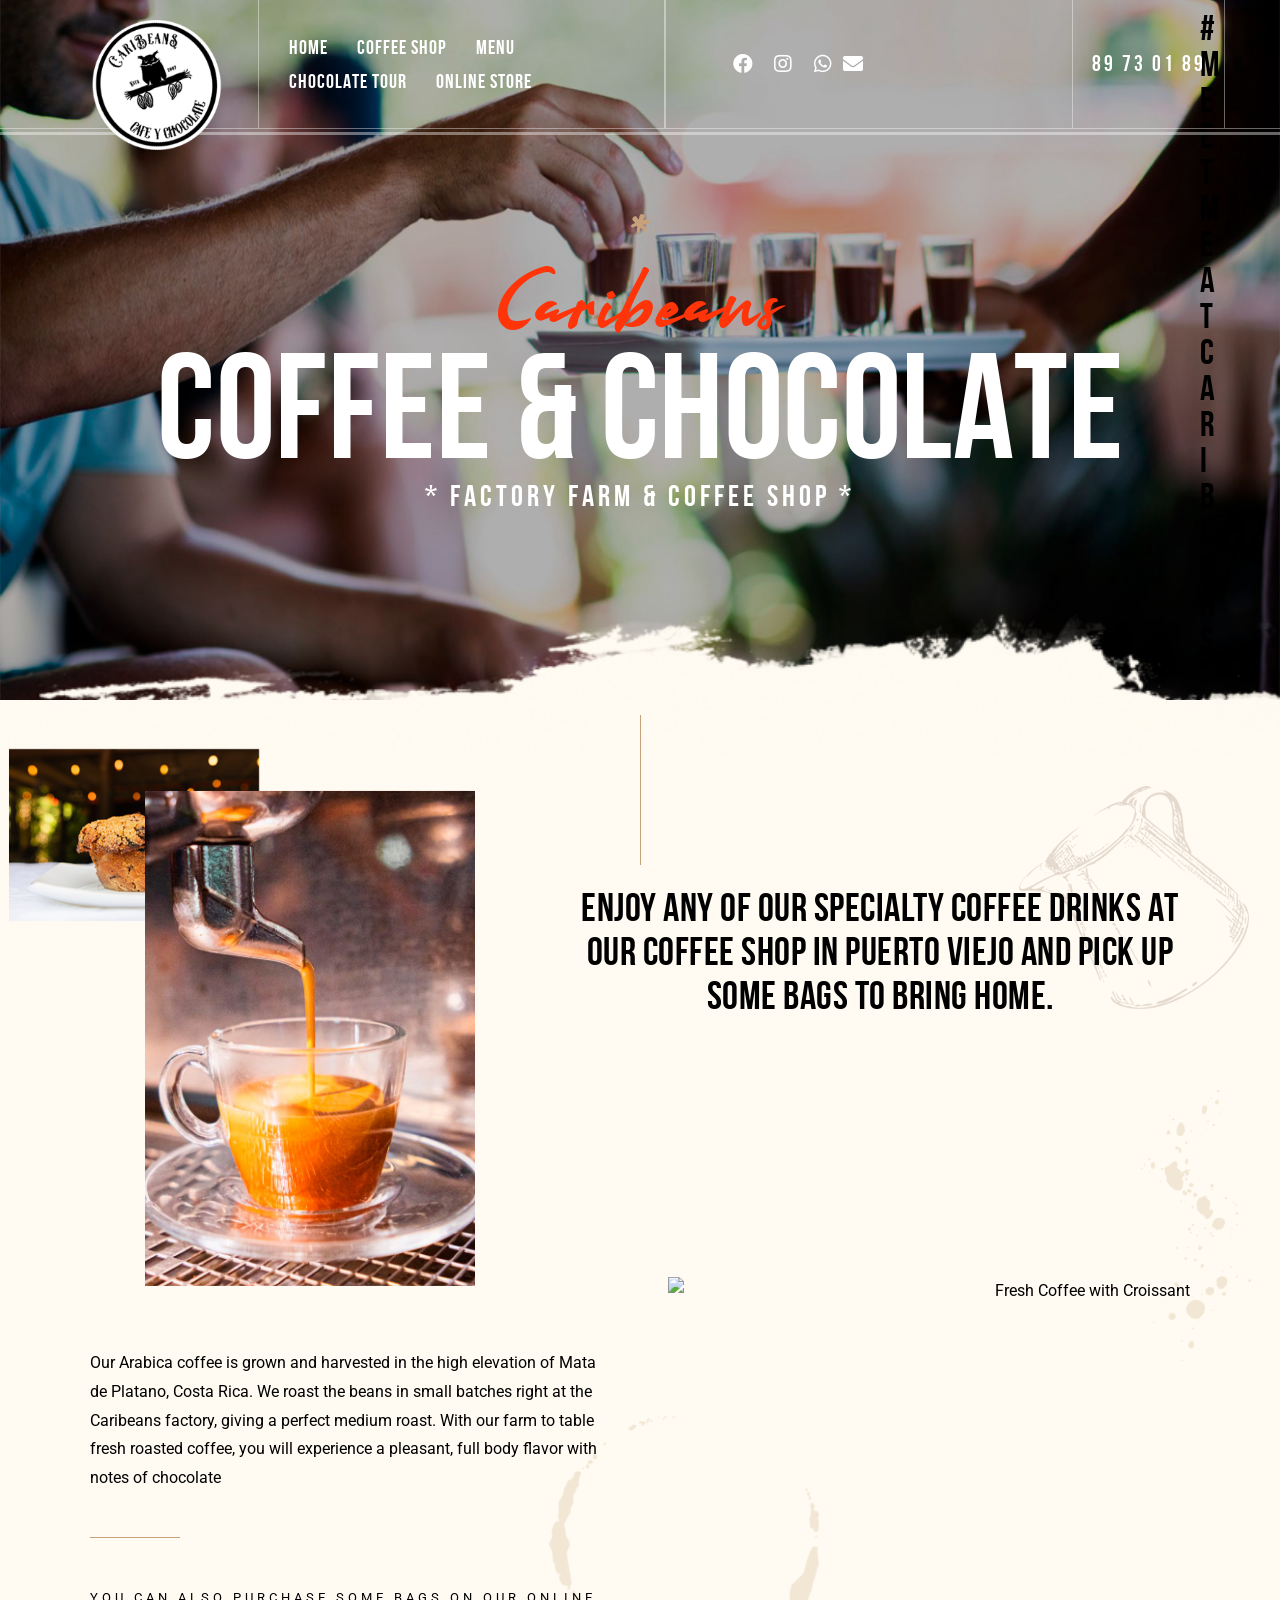
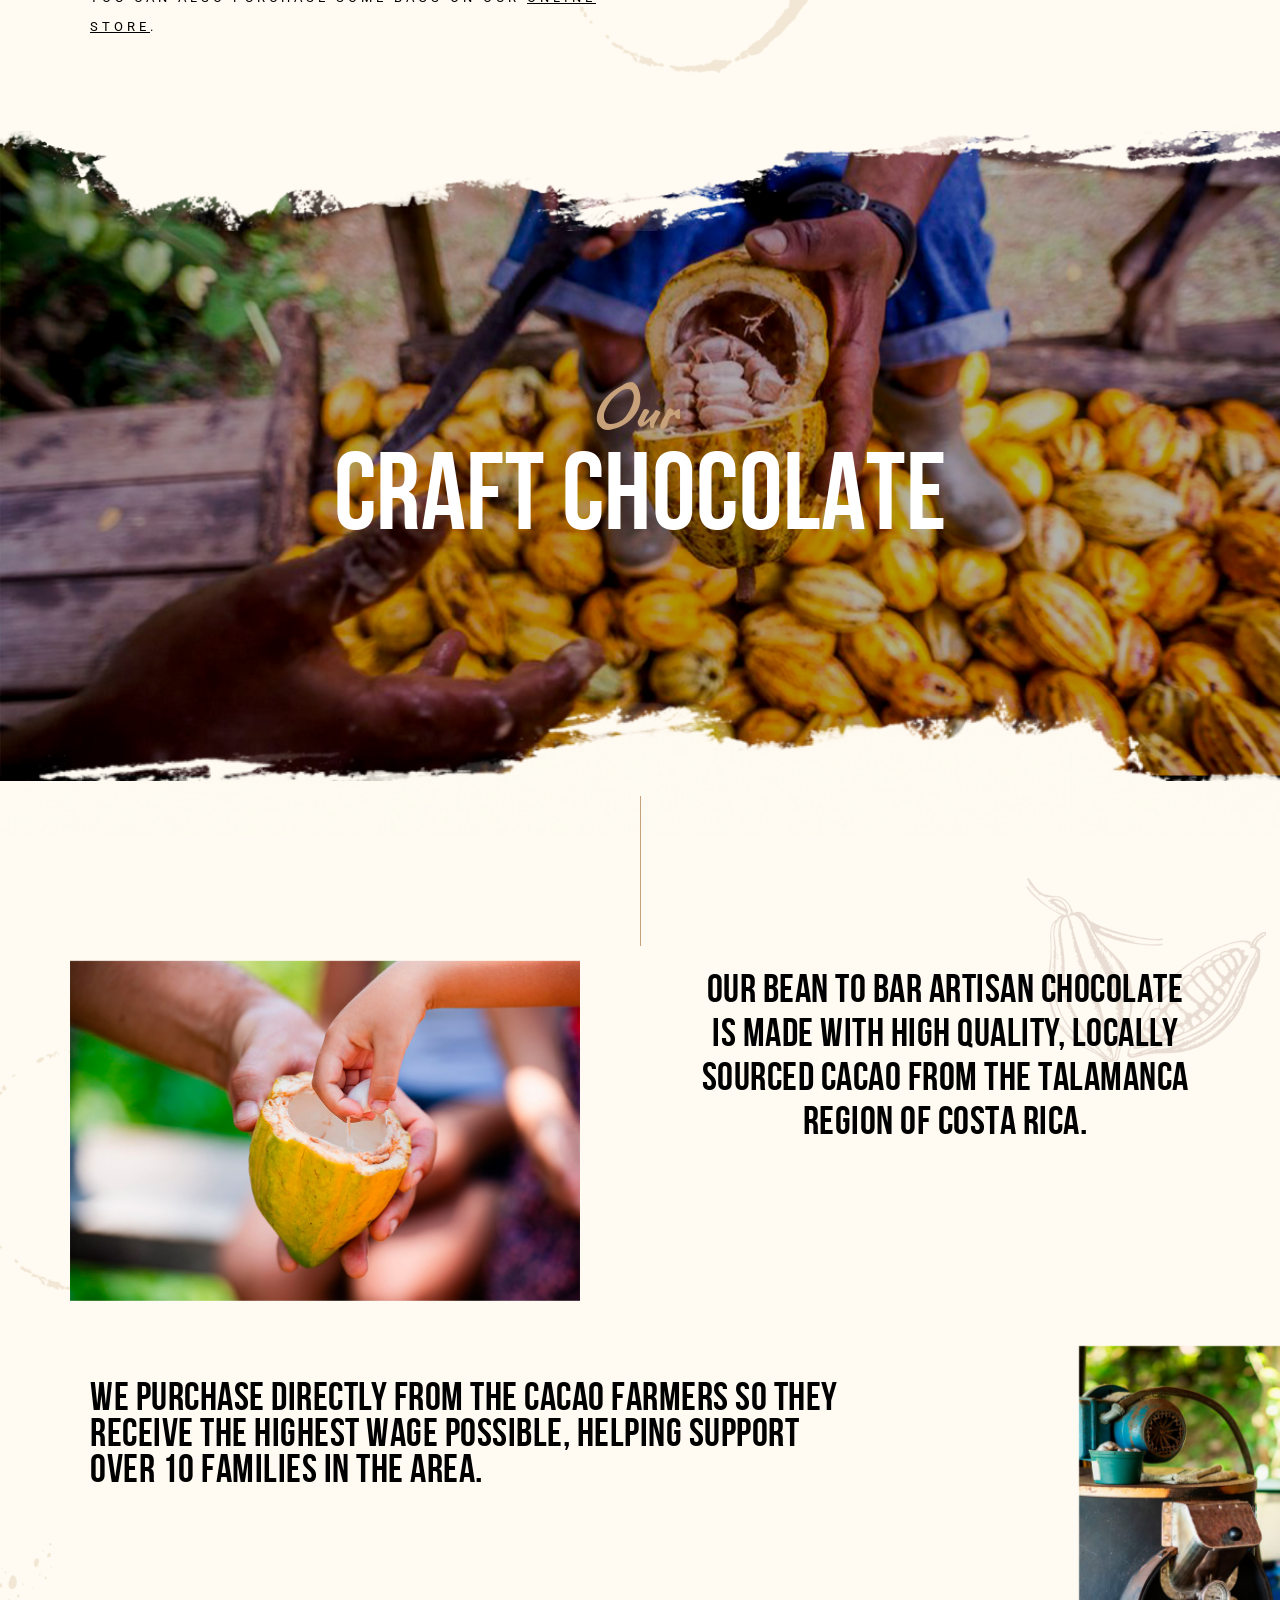
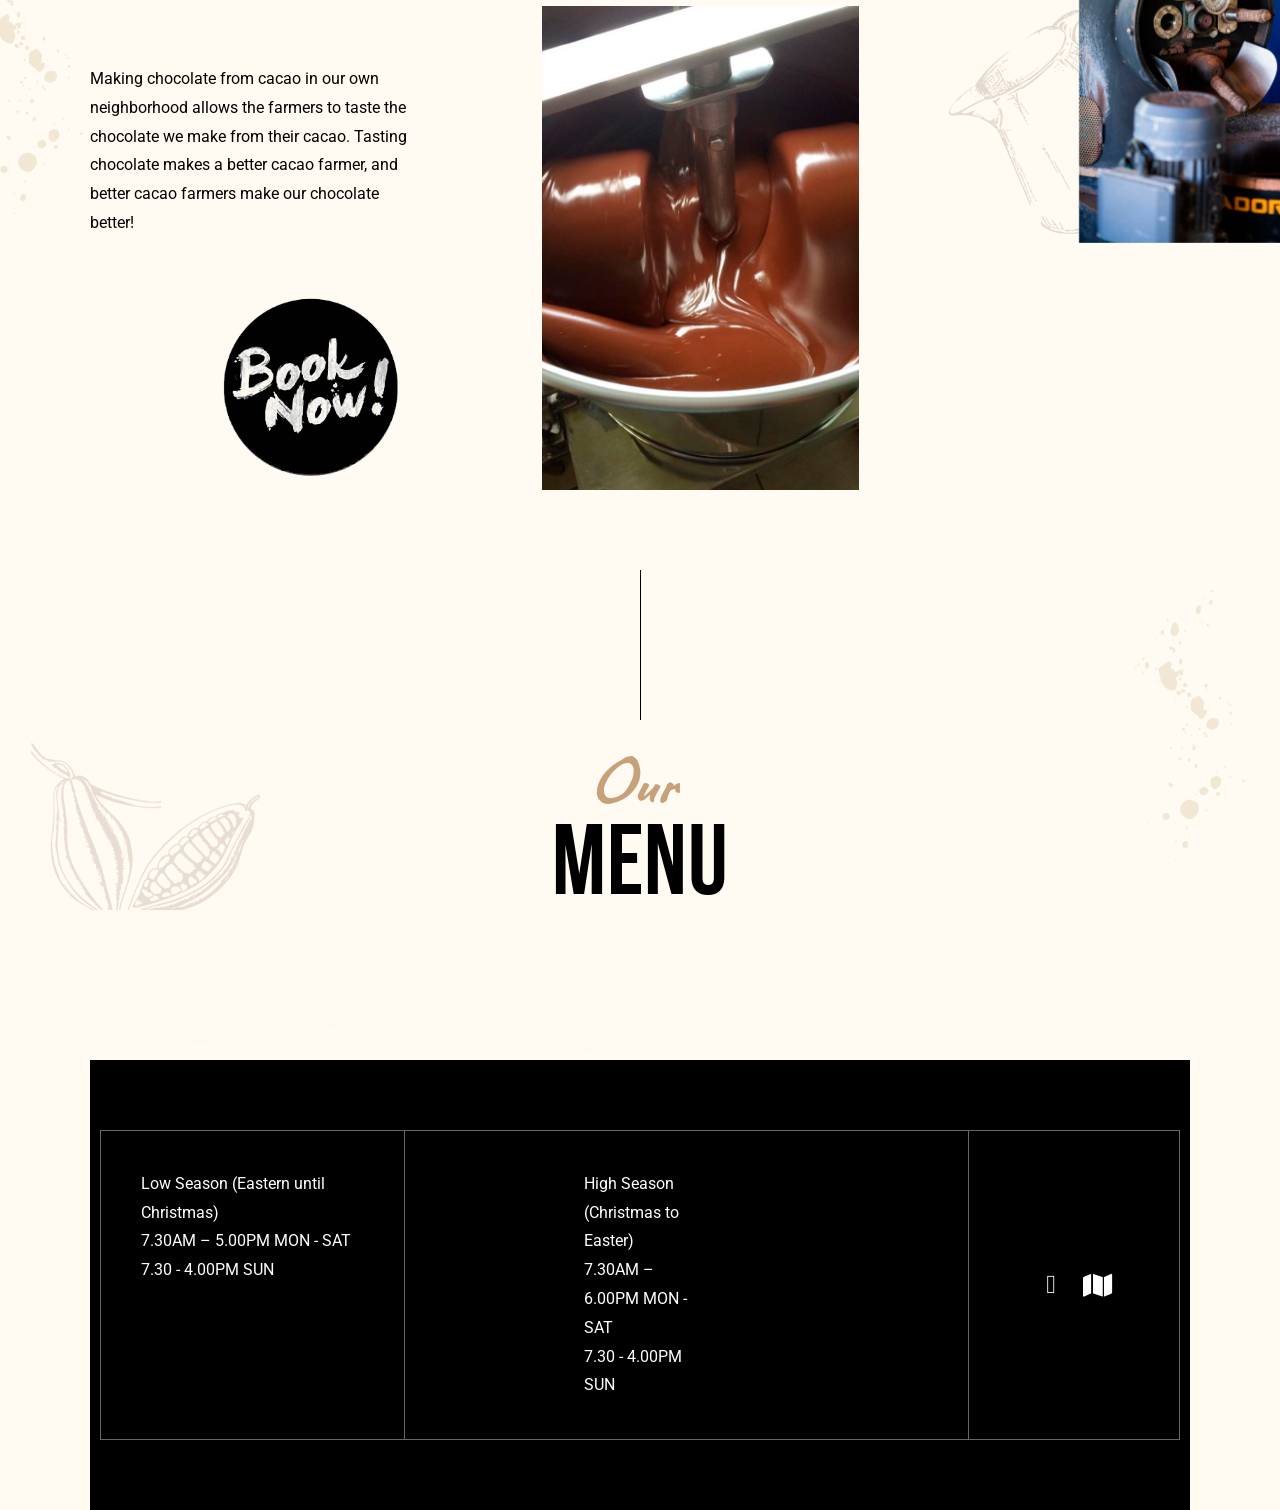
==== commit b0578069: "Add files via upload" ====
--- a/index.html
+++ b/index.html
@@ -1295,11 +1295,11 @@
                 </div>
             </div>
         </div>
-        <a id="SHOP"></a>
         <div id="footer-wrapper">
             <div data-elementor-type="wp-post" data-elementor-id="3725" class="elementor custom-css-style" data-elementor-settings="[]">
                 <div class="elementor-inner">
                     <div class="elementor-section-wrap">
+                        <a id="SHOP"></a>
                         <section
                             class="elementor-section elementor-top-section elementor-element elementor-element-9229aee elementor-section-boxed elementor-section-height-default elementor-section-height-default"
                             data-id="9229aee"
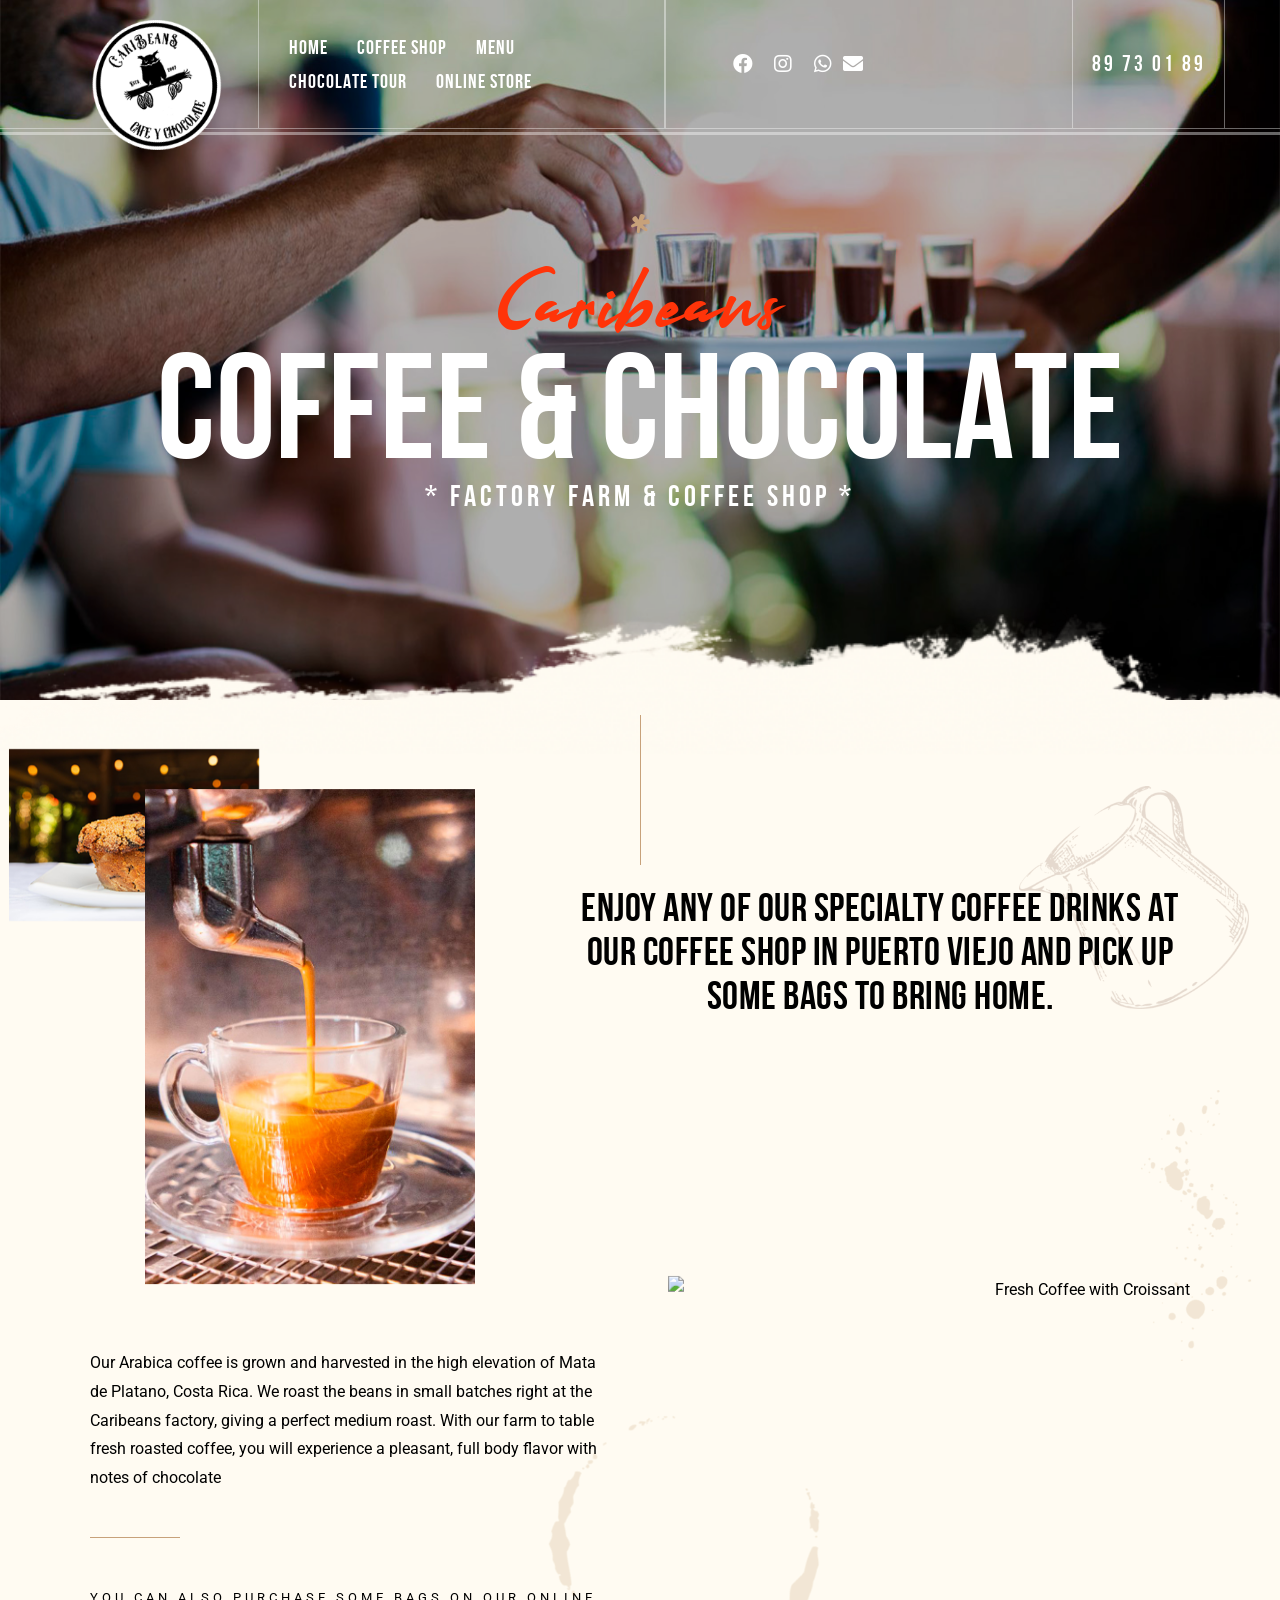
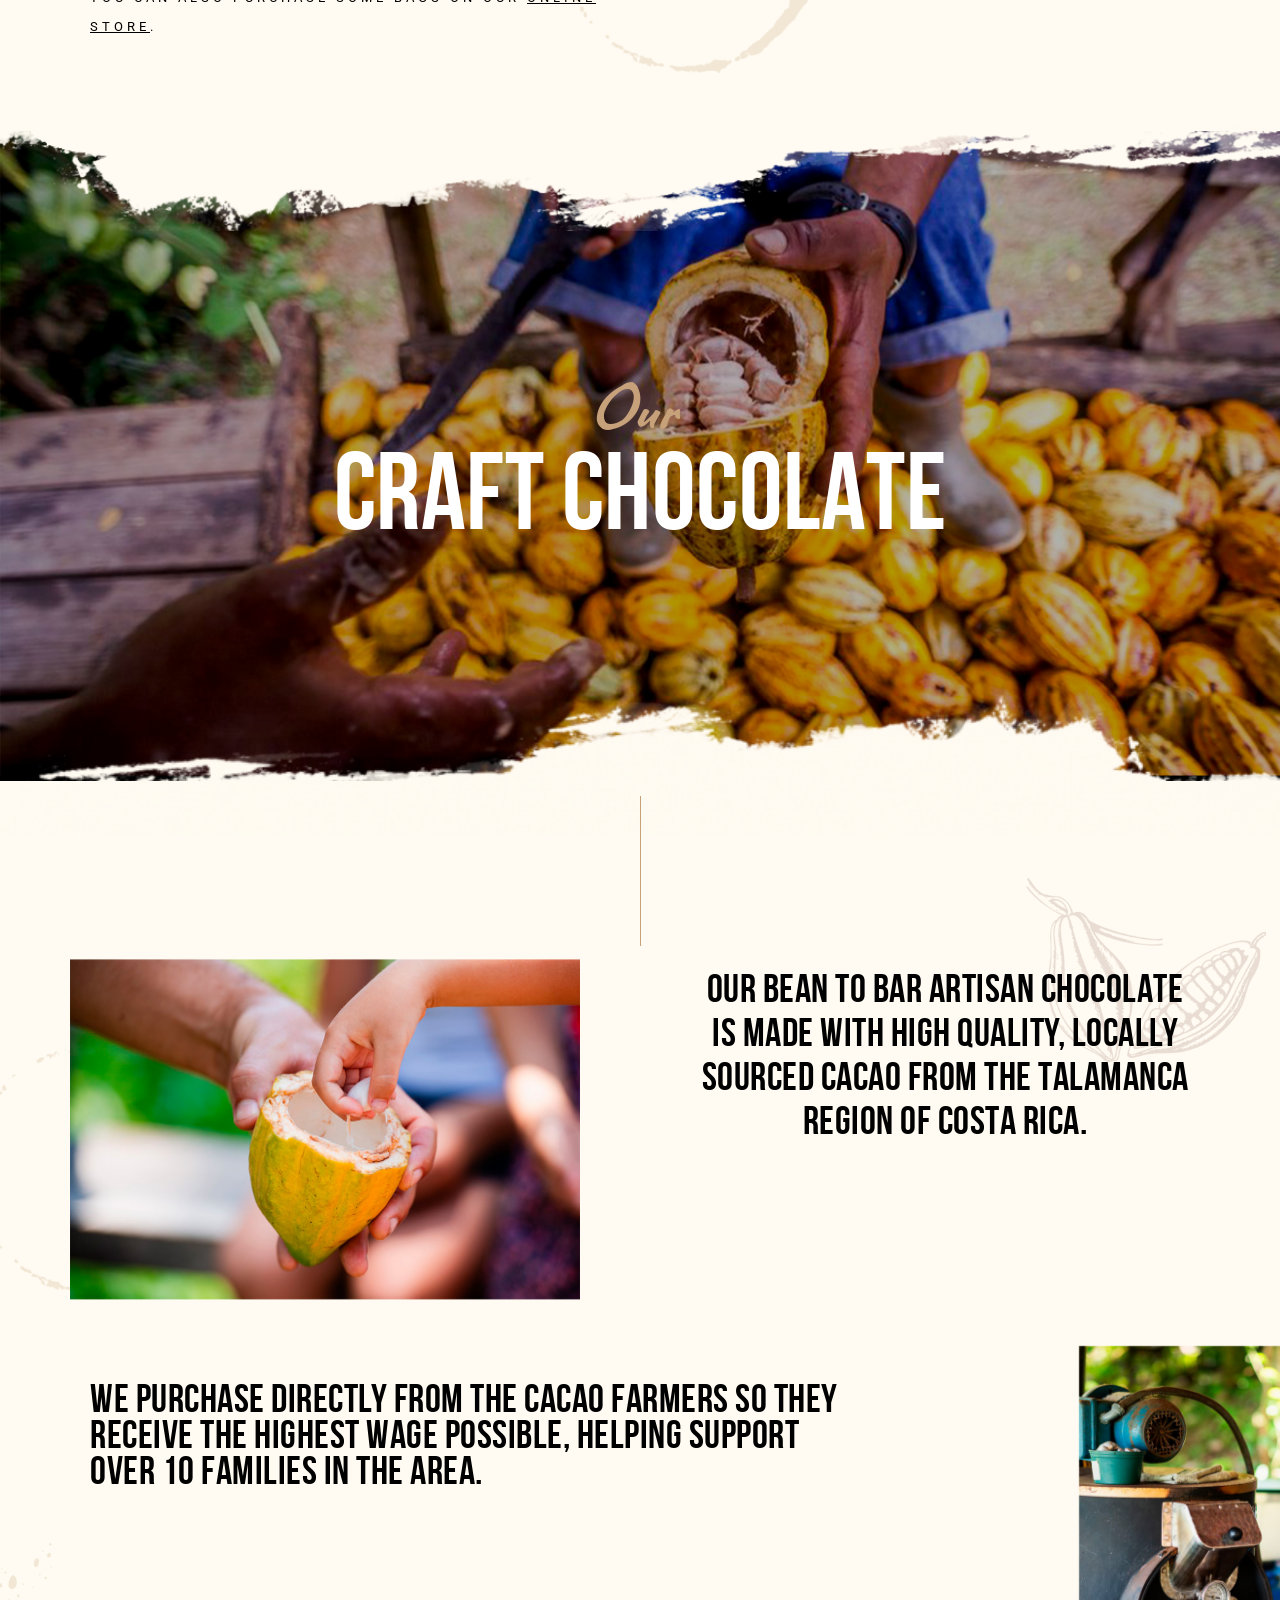
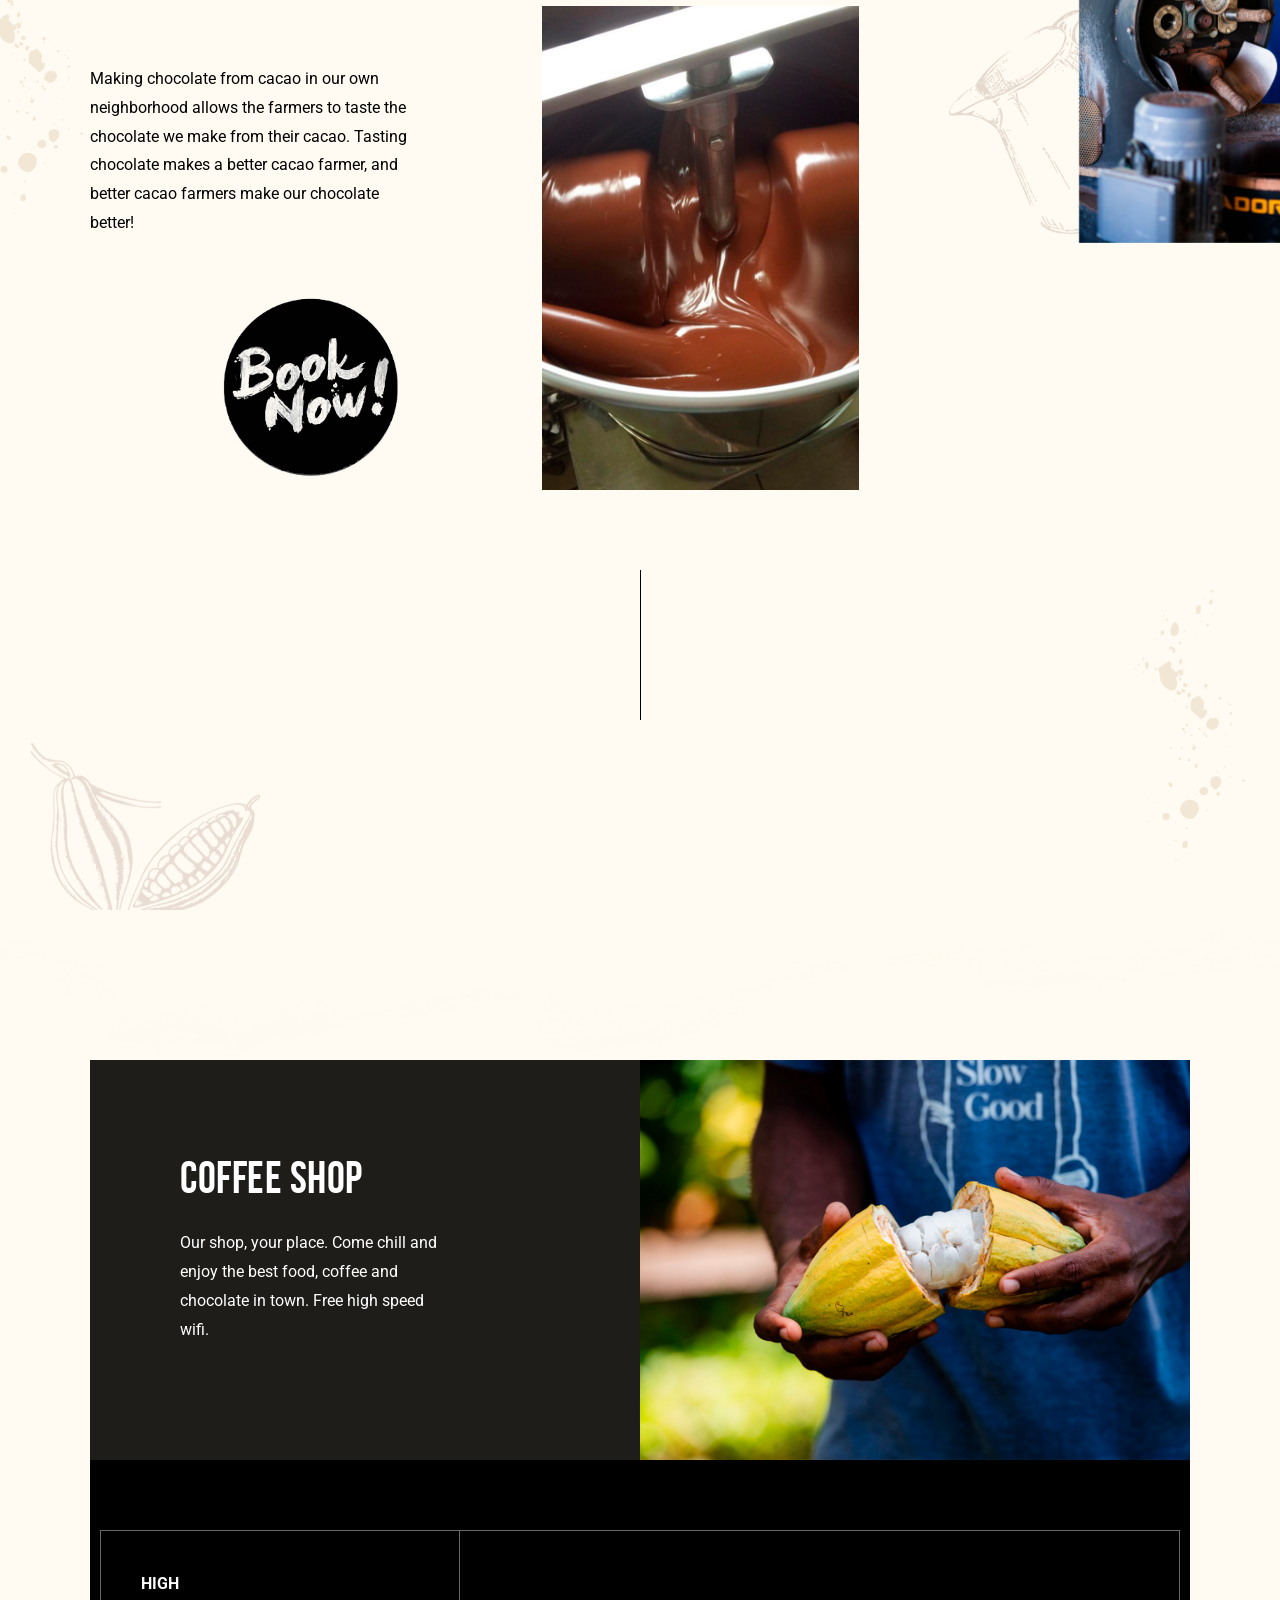
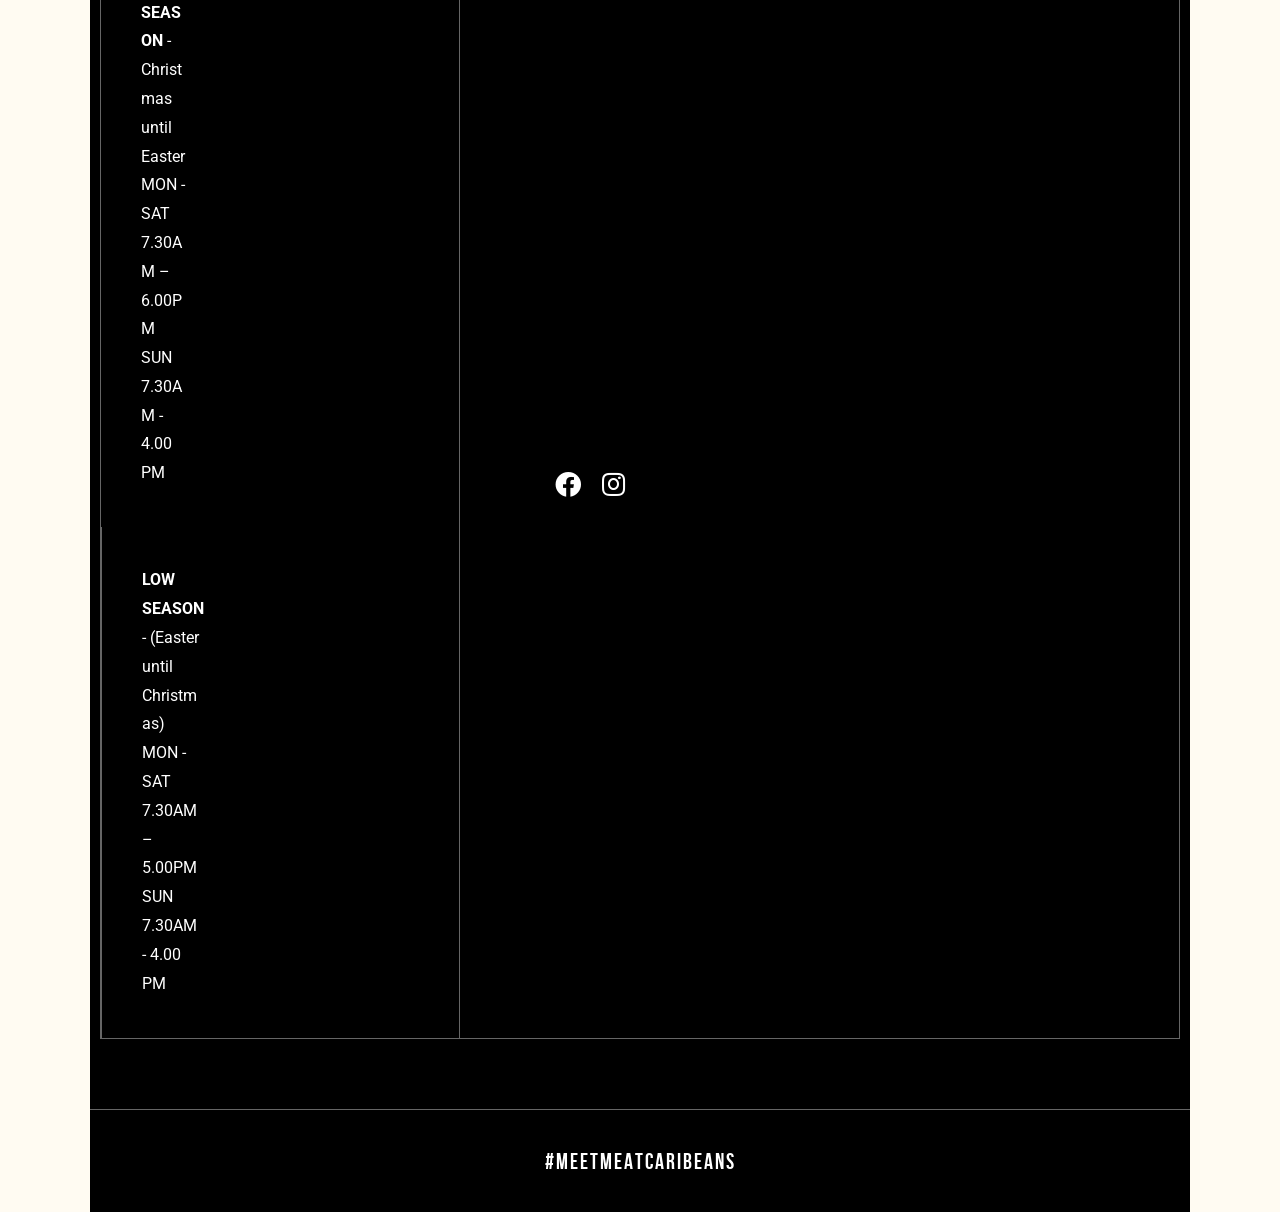
==== commit ac81f07d: "Add files via upload" ====
--- a/index.html
+++ b/index.html
@@ -1294,12 +1294,81 @@
                     <!-- End main content -->
                 </div>
             </div>
+            <a id="SHOP">
         </div>
         <div id="footer-wrapper">
             <div data-elementor-type="wp-post" data-elementor-id="3725" class="elementor custom-css-style" data-elementor-settings="[]">
                 <div class="elementor-inner">
                     <div class="elementor-section-wrap">
-                        <a id="SHOP"></a>
+                        <section
+                            class="elementor-section elementor-top-section elementor-element elementor-element-c7d144f elementor-section-full_width elementor-section-height-min-height elementor-section-height-default elementor-section-items-middle"
+                            data-id="c7d144f"
+                            data-element_type="section"
+                            data-settings='{"background_background":"classic","craftcoffee_ext_is_background_parallax":"false"}'
+                        >
+                            <div class="elementor-container elementor-column-gap-default">
+                                <div class="elementor-row">
+                                    <div
+                                        class="elementor-column elementor-col-50 elementor-top-column elementor-element elementor-element-38383f6"
+                                        data-id="38383f6"
+                                        data-element_type="column"
+                                        data-settings='{"craftcoffee_ext_is_scrollme":"false","craftcoffee_ext_is_smoove":"false","craftcoffee_ext_is_parallax_mouse":"false","craftcoffee_ext_is_infinite":"false","craftcoffee_ext_is_fadeout_animation":"false"}'
+                                    >
+                                        <div class="elementor-column-wrap elementor-element-populated">
+                                            <div class="elementor-widget-wrap">
+                                                <div
+                                                    class="elementor-element elementor-element-c795a27 elementor-widget elementor-widget-heading"
+                                                    data-id="c795a27"
+                                                    data-element_type="widget"
+                                                    data-settings='{"craftcoffee_ext_is_scrollme":"false","craftcoffee_ext_is_smoove":"false","craftcoffee_ext_is_parallax_mouse":"false","craftcoffee_ext_is_infinite":"false","craftcoffee_ext_is_fadeout_animation":"false"}'
+                                                    data-widget_type="heading.default"
+                                                >
+                                                    <div class="elementor-widget-container">
+                                                        <h2 class="elementor-heading-title elementor-size-default">Coffee Shop</h2>
+                                                    </div>
+                                                </div>
+                                                <div
+                                                    class="elementor-element elementor-element-fe30d60 elementor-widget elementor-widget-text-editor"
+                                                    data-id="fe30d60"
+                                                    data-element_type="widget"
+                                                    data-settings='{"craftcoffee_ext_is_scrollme":"false","craftcoffee_ext_is_smoove":"false","craftcoffee_ext_is_parallax_mouse":"false","craftcoffee_ext_is_infinite":"false","craftcoffee_ext_is_fadeout_animation":"false"}'
+                                                    data-widget_type="text-editor.default"
+                                                >
+                                                    <div class="elementor-widget-container">
+                                                        <div class="elementor-text-editor elementor-clearfix">
+                                                            <p>
+                                                                Our shop, your place. Come chill and enjoy the best food, coffee and chocolate in town. Free high speed wifi.
+                                                            </p>
+                                                        </div>
+                                                    </div>
+                                                </div>
+
+                                            </div>
+                                        </div>
+                                    </div>
+                                    <div
+                                        class="elementor-column elementor-col-50 elementor-top-column elementor-element elementor-element-ff896b7"
+                                        data-id="ff896b7"
+                                        data-element_type="column"
+                                        data-settings='{"background_background":"classic","craftcoffee_ext_is_scrollme":"false","craftcoffee_ext_is_smoove":"false","craftcoffee_ext_is_parallax_mouse":"false","craftcoffee_ext_is_infinite":"false","craftcoffee_ext_is_fadeout_animation":"false"}'
+                                    >
+                                        <div class="elementor-column-wrap elementor-element-populated">
+                                            <div class="elementor-widget-wrap">
+                                                <div
+                                                    class="elementor-element elementor-element-8af6019 elementor-widget__width-auto elementor-absolute elementor-widget elementor-widget-image"
+                                                    data-id="8af6019"
+                                                    data-element_type="widget"
+                                                    data-settings='{"_position":"absolute","craftcoffee_ext_is_scrollme":"false","craftcoffee_ext_is_smoove":"false","craftcoffee_ext_is_parallax_mouse":"false","craftcoffee_ext_is_infinite":"false","craftcoffee_ext_is_fadeout_animation":"false"}'
+                                                    data-widget_type="image.default"
+                                                >
+                                                    
+                                                </div>
+                                            </div>
+                                        </div>
+                                    </div>
+                                </div>
+                            </div>
+                        </section>
                         <section
                             class="elementor-section elementor-top-section elementor-element elementor-element-9229aee elementor-section-boxed elementor-section-height-default elementor-section-height-default"
                             data-id="9229aee"
@@ -1333,6 +1402,15 @@
                                                                 <div class="elementor-column-wrap elementor-element-populated">
                                                                     <div class="elementor-widget-wrap">
                                                                         <div
+                                                                            class="elementor-element elementor-element-658e32a elementor-widget__width-auto elementor-widget elementor-widget-image"
+                                                                            data-id="658e32a"
+                                                                            data-element_type="widget"
+                                                                            data-settings='{"craftcoffee_ext_is_scrollme":"false","craftcoffee_ext_is_smoove":"false","craftcoffee_ext_is_parallax_mouse":"false","craftcoffee_ext_is_infinite":"false","craftcoffee_ext_is_fadeout_animation":"false"}'
+                                                                            data-widget_type="image.default"
+                                                                        >
+                                                                            
+                                                                        </div>
+                                                                        <div
                                                                             class="elementor-element elementor-element-e3d4439 elementor-widget__width-auto elementor-widget elementor-widget-text-editor"
                                                                             data-id="e3d4439"
                                                                             data-element_type="widget"
@@ -1343,10 +1421,9 @@
                                                                                 <div class="elementor-text-editor elementor-clearfix">
                                                                                     <p class="p1">
                                                                                         <span class="s1">
-                                                                                            Low Season (Eastern until Christmas)  <br />
-                                                                                            7.30AM – 5.00PM MON - SAT <br />
-                                                                                            7.30 - 4.00PM SUN
-                                                                                        
+                                                                                            <strong>HIGH SEASON</strong> - Christmas until Easter<br />
+                                                                                            MON - SAT 7.30AM – 6.00PM <br />
+                                                                                            SUN 7.30AM - 4.00 PM
                                                                                         </span>
                                                                                     </p>
                                                                                 </div>
@@ -1363,7 +1440,14 @@
                                                             >
                                                                 <div class="elementor-column-wrap elementor-element-populated">
                                                                     <div class="elementor-widget-wrap">
-
+                                                                        <div
+                                                                            class="elementor-element elementor-element-03d2b2d elementor-widget__width-auto elementor-widget elementor-widget-image"
+                                                                            data-id="03d2b2d"
+                                                                            data-element_type="widget"
+                                                                            data-settings='{"craftcoffee_ext_is_scrollme":"false","craftcoffee_ext_is_smoove":"false","craftcoffee_ext_is_parallax_mouse":"false","craftcoffee_ext_is_infinite":"false","craftcoffee_ext_is_fadeout_animation":"false"}'
+                                                                            data-widget_type="image.default"
+                                                                        >
+                                                                           
                                                                         </div>
                                                                         <div
                                                                             class="elementor-element elementor-element-5662f5b elementor-widget__width-auto elementor-widget elementor-widget-text-editor"
@@ -1376,9 +1460,9 @@
                                                                                 <div class="elementor-text-editor elementor-clearfix">
                                                                                     <p class="p1">
                                                                                         <span class="s1">
-                                                                                            High Season (Christmas to Easter)  <br />
-                                                                                            7.30AM – 6.00PM MON - SAT <br />
-                                                                                            7.30 - 4.00PM SUN
+                                                                                            <strong>LOW SEASON</strong> - (Easter until Christmas)<br />
+                                                                                            MON - SAT 7.30AM – 5.00PM <br />
+                                                                                            SUN 7.30AM - 4.00 PM
                                                                                         </span>
                                                                                     </p>
                                                                                 </div>
@@ -1402,22 +1486,23 @@
                                                                             data-settings='{"craftcoffee_ext_is_scrollme":"false","craftcoffee_ext_is_smoove":"false","craftcoffee_ext_is_parallax_mouse":"false","craftcoffee_ext_is_infinite":"false","craftcoffee_ext_is_fadeout_animation":"false"}'
                                                                             data-widget_type="social-icons.default"
                                                                         >
-                                                                        <div class="elementor-widget-container">
-                                                                            <div class="elementor-social-icons-wrapper elementor-grid">
-                                                                                <div class="elementor-grid-item">
-                                                                                    <a href="https://www.waze.com/en/live-map/directions/cr/limon-province/puerto-viejo-de-talamanca/caribeans-chocolate-and-coffee?place=ChIJF2CCDQRQpo8ReGpRBqlI5ng" class="elementor-icon elementor-social-icon elementor-social-icon-facebook elementor-repeater-item-fac257c" target="_blank">
-                                                                                        <span class="elementor-screen-only">Waze</span>
-                                                                                        <i class="fa-brands fa-waze"></i>
-                                                                                    </a>
-                                                                                </div>
-                                                                                <div class="elementor-grid-item">
-                                                                                    <a href="https://maps.app.goo.gl/rHuYoyNuKt1Tdwsh8" class="elementor-icon elementor-social-icon elementor-social-icon-instagram elementor-repeater-item-4238c6b" target="_blank">
-                                                                                        <span class="elementor-screen-only">Instagram</span>
-                                                                                        <i class="fas fa-map"></i>
-                                                                                    </a>
+                                                                            <div class="elementor-widget-container">
+                                                                                <div class="elementor-social-icons-wrapper elementor-grid">
+                                                                                    <div class="elementor-grid-item">
+                                                                                        <a href="#" class="elementor-icon elementor-social-icon elementor-social-icon-facebook elementor-repeater-item-fac257c" target="_blank">
+                                                                                            <span class="elementor-screen-only">Facebook</span>
+                                                                                            <i class="fab fa-facebook"></i>
+                                                                                        </a>
+                                                                                    </div>
+                                                                                    <div class="elementor-grid-item">
+                                                                                        <a href="#" class="elementor-icon elementor-social-icon elementor-social-icon-instagram elementor-repeater-item-4238c6b" target="_blank">
+                                                                                            <span class="elementor-screen-only">Instagram</span>
+                                                                                            <i class="fab fa-instagram"></i>
+                                                                                        </a>
+                                                                                    </div>
+                                                                                    
                                                                                 </div>
                                                                             </div>
-                                                                        </div>
                                                                         </div>
                                                                     </div>
                                                                 </div>
@@ -1545,6 +1630,8 @@
     <script type="text/javascript" src="js/plugins/craftcoffee-elementor/assets/js/tweenmax.min.js"></script>
     <script type="text/javascript" src="js/plugins/waypoints.min.js"></script>
     <script type="text/javascript" src="js/plugins/jquery-stellar.js"></script>
+
+    <script type='text/javascript' src='js/plugins/craftcoffee-elementor/assets/js/owl.carousel.min.js?ver=5.5.3' id='owl-carousel-js'></script>
     <script type="text/javascript">
         /* <![CDATA[ */
         var craftcoffeePluginParams = { backTitle: "Back" };
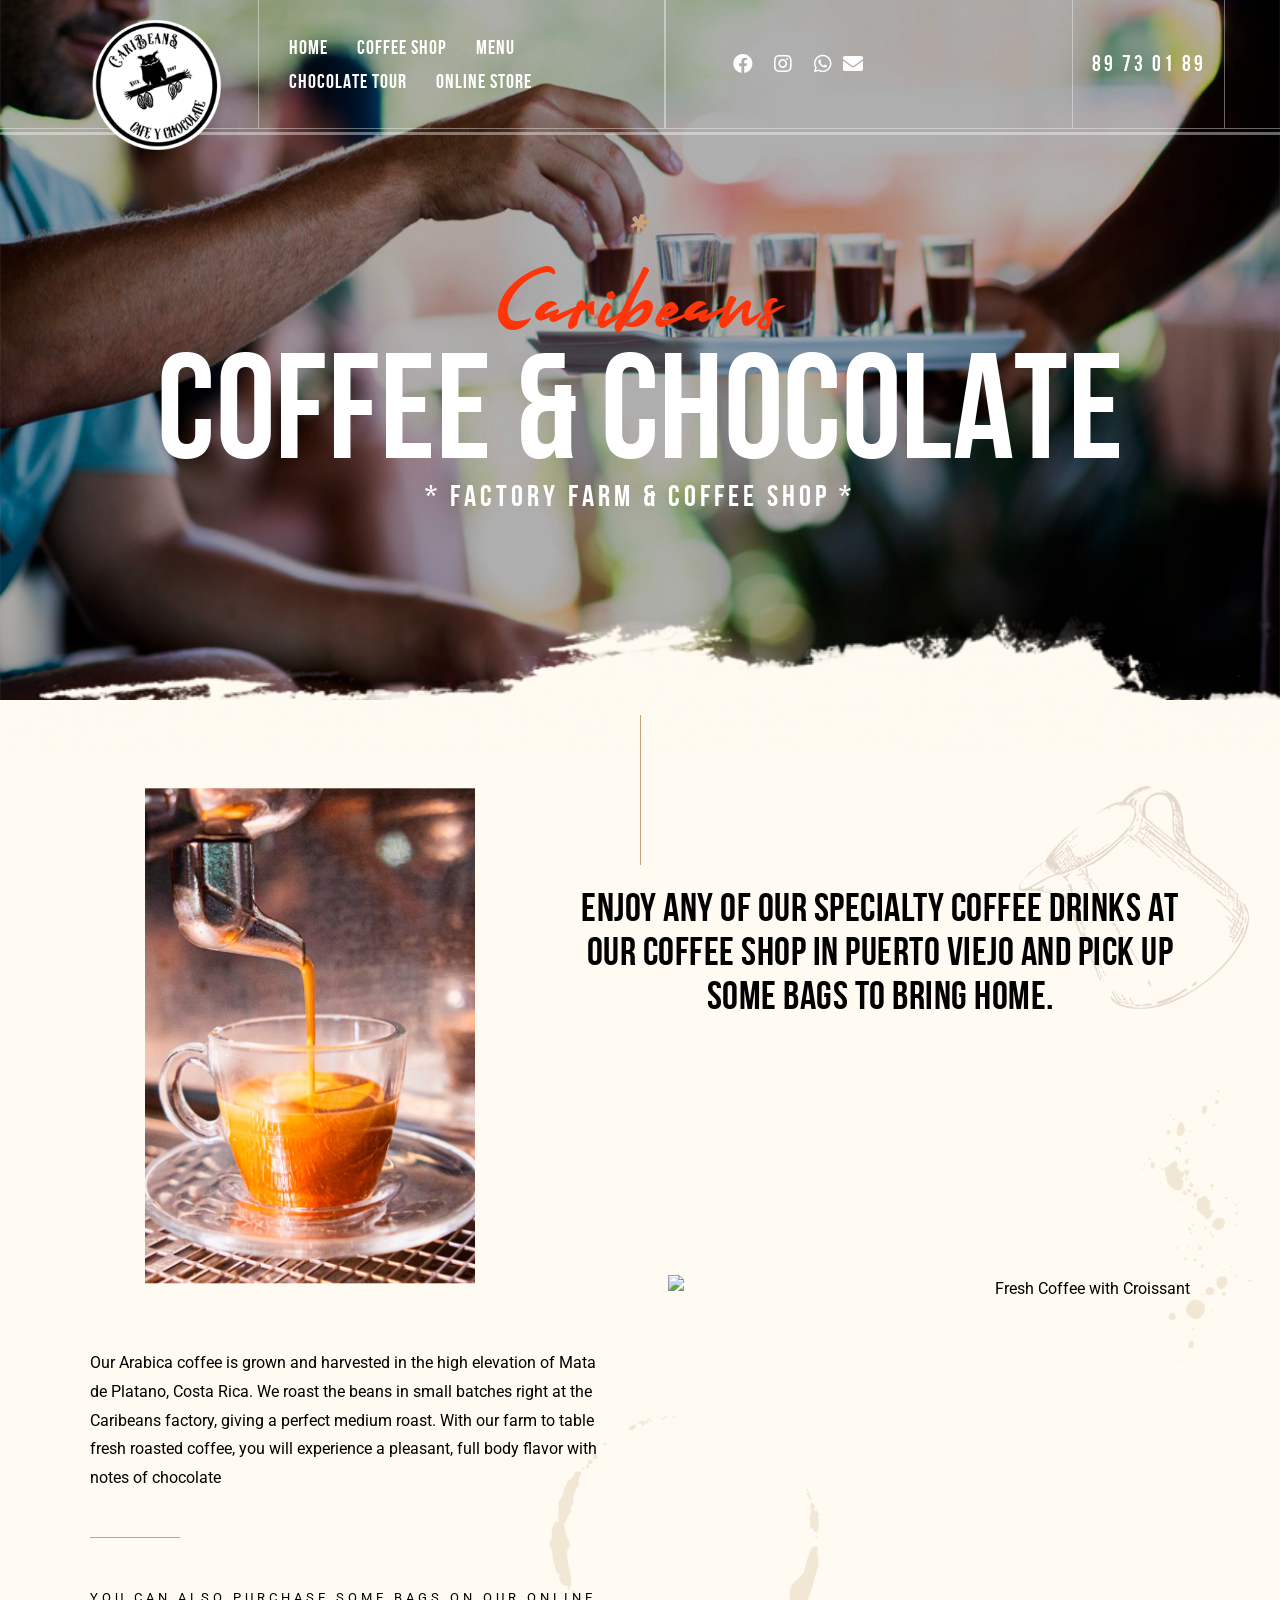
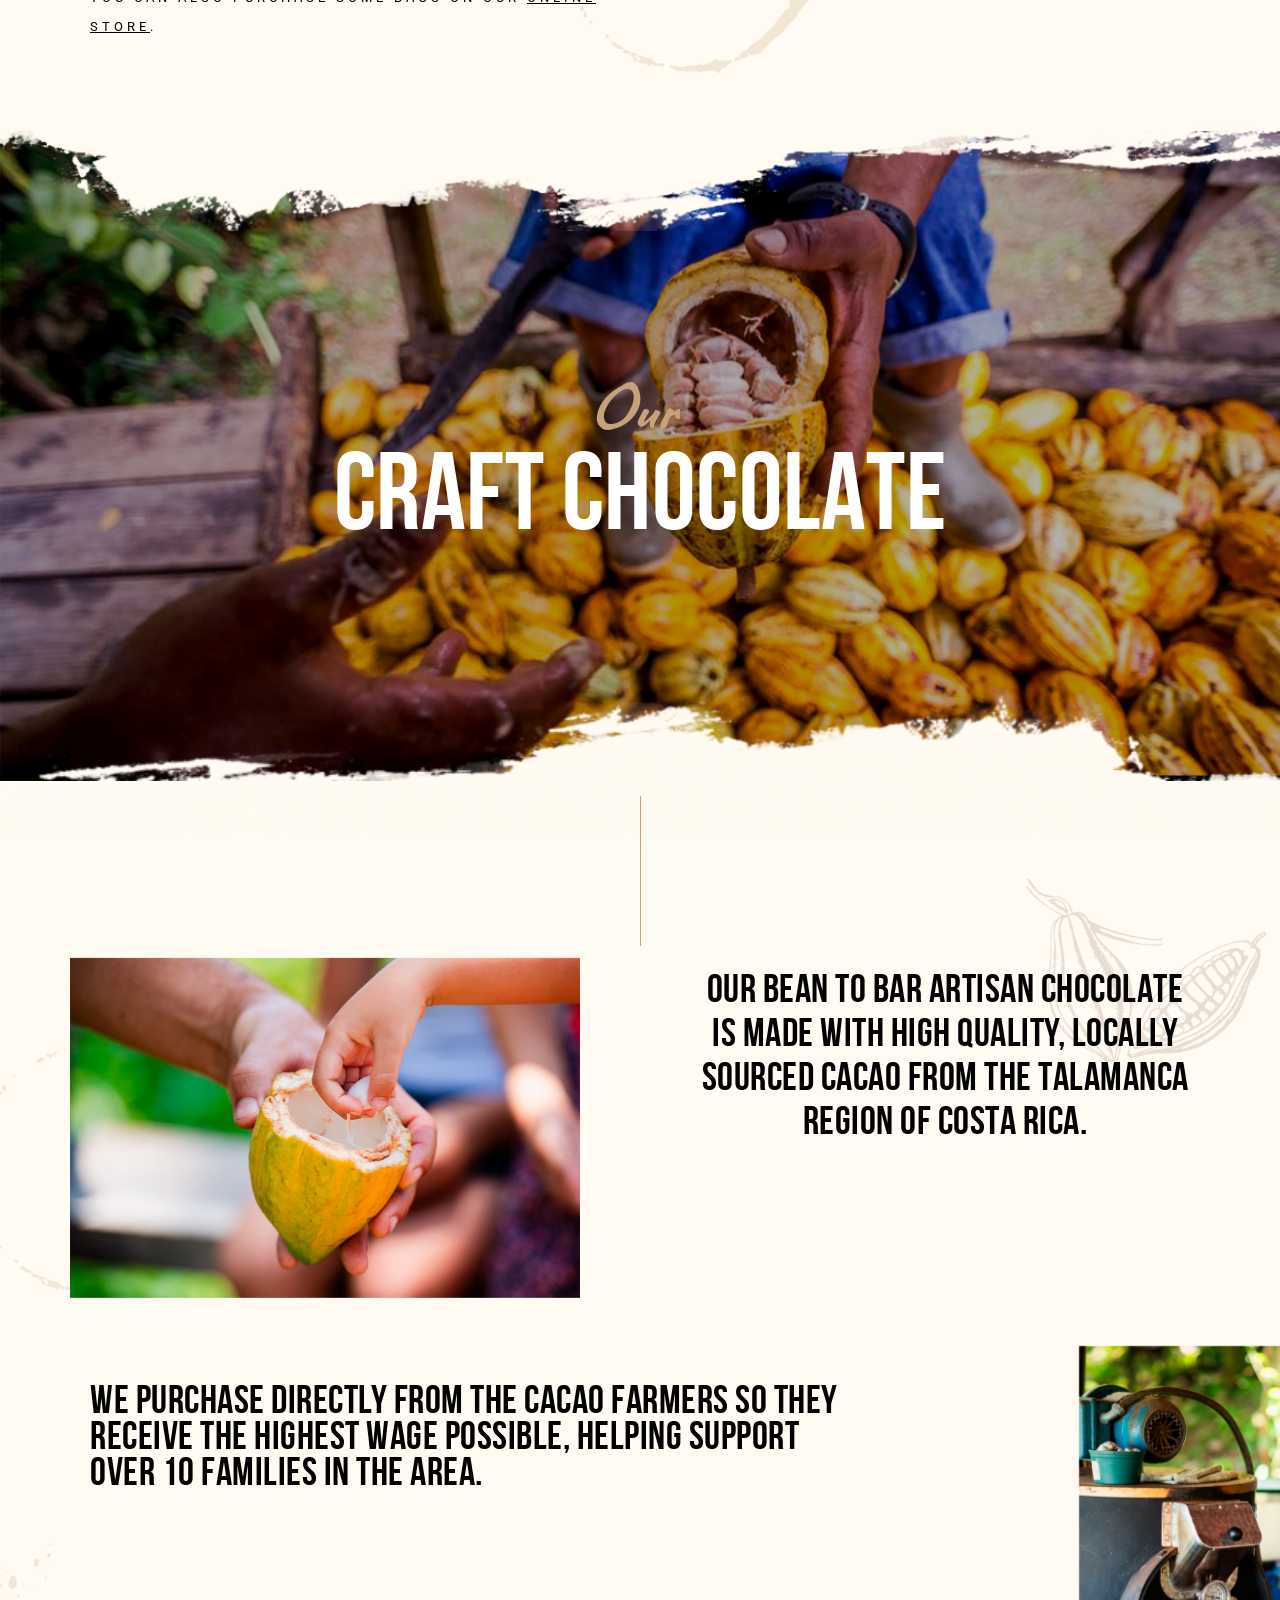
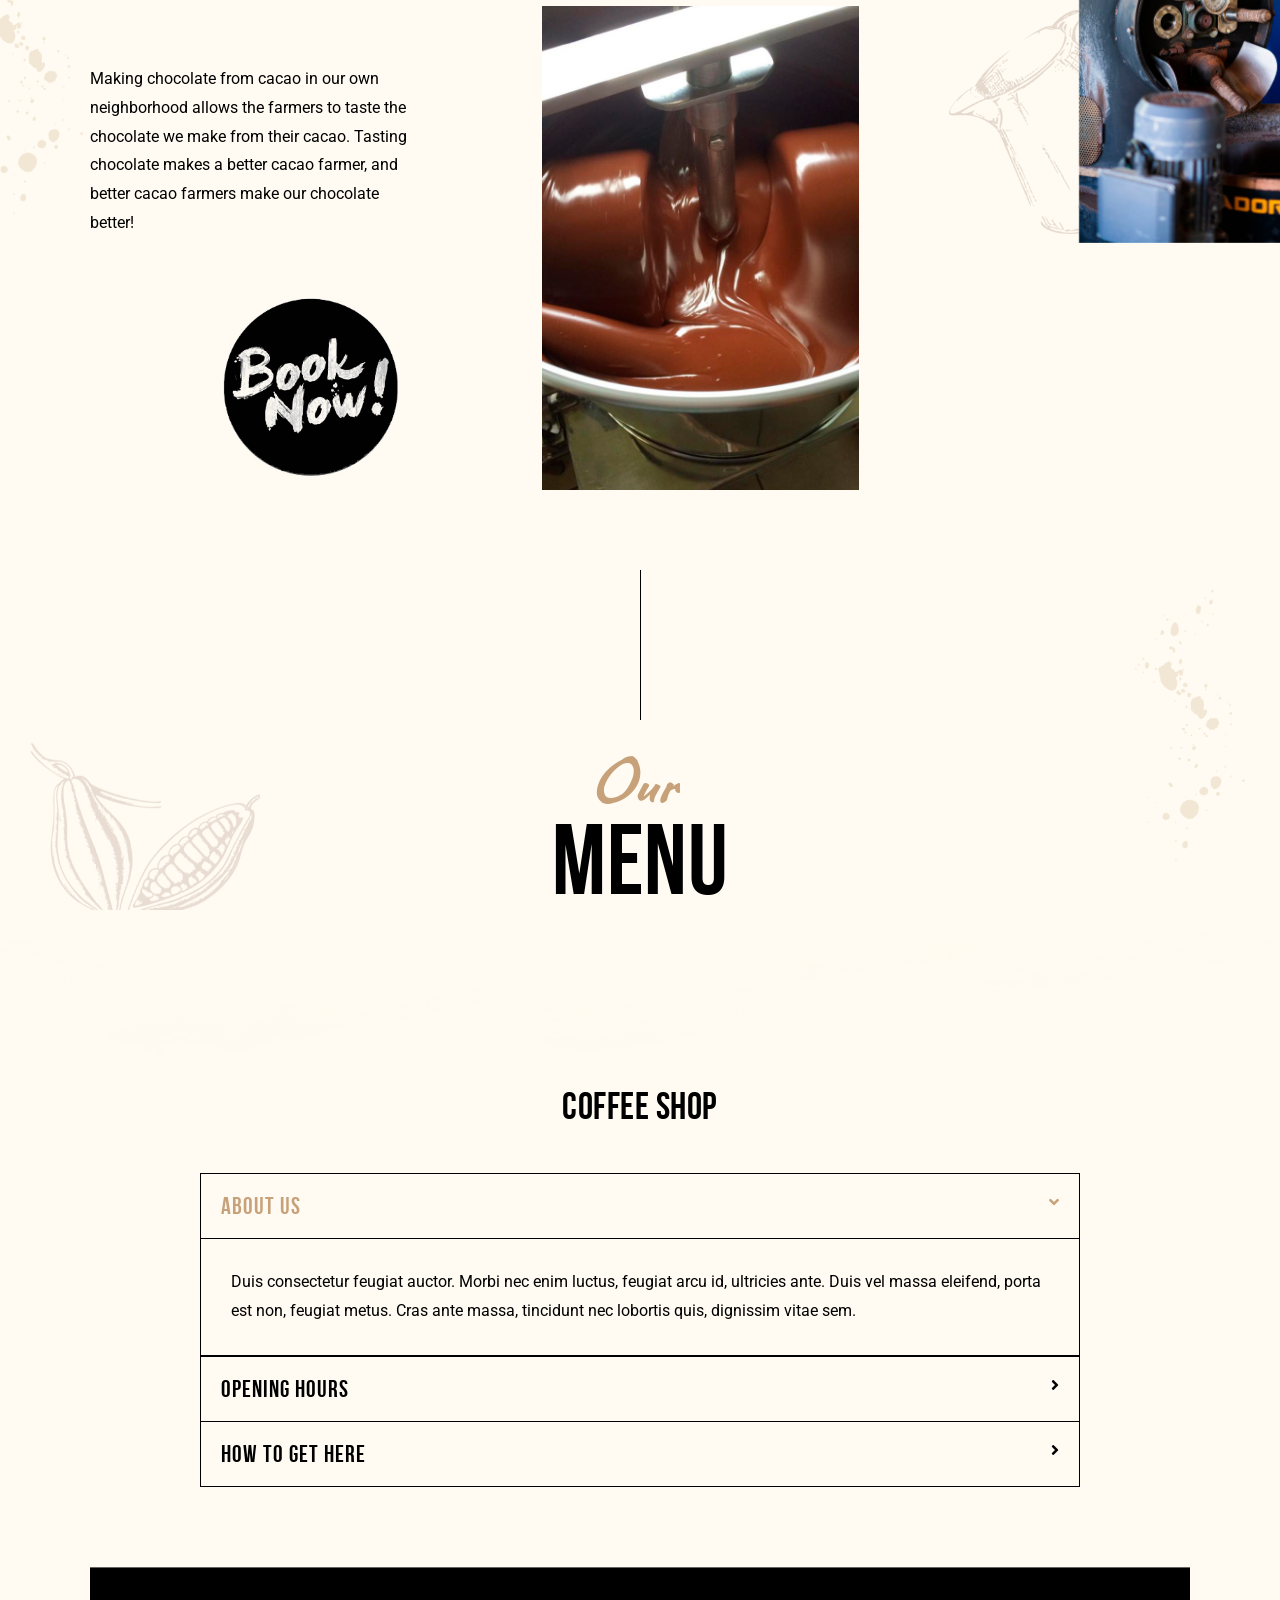
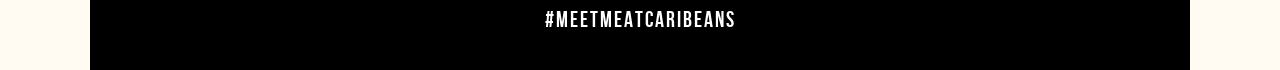
==== commit 43eb9717: "Add files via upload" ====
--- a/index.html
+++ b/index.html
@@ -448,26 +448,6 @@
                                                                         </div>
                                                                     </div>
                                                                 </div>
-                                                                <div
-                                                                    class="elementor-element elementor-element-fb4857b elementor-widget__width-inherit elementor-absolute elementor-widget elementor-widget-image"
-                                                                    data-id="fb4857b"
-                                                                    data-element_type="widget"
-                                                                    data-settings='{"_position":"absolute","craftcoffee_ext_is_smoove":"false","craftcoffee_ext_is_parallax_mouse":"false","craftcoffee_ext_is_infinite":"false","craftcoffee_ext_is_fadeout_animation":"false"}'
-                                                                    data-widget_type="image.default"
-                                                                >
-                                                                    <div class="elementor-widget-container">
-                                                                        <div class="elementor-image">
-                                                                            <img
-                                                                                width="360"
-                                                                                height="248"
-                                                                                src="upload/coffee-bg-3-1-e1592389838494.png"
-                                                                                class="attachment-full size-full"
-                                                                                alt=""
-                                                                                loading="lazy"
-                                                                            />
-                                                                        </div>
-                                                                    </div>
-                                                                </div>
                                                                 <section
                                                                 
                                                                     class="elementor-section elementor-inner-section elementor-element elementor-element-e84a0e6 elementor-section-boxed elementor-section-height-default elementor-section-height-default"
@@ -1301,130 +1281,127 @@
                 <div class="elementor-inner">
                     <div class="elementor-section-wrap">
                         <section
-                            class="elementor-section elementor-top-section elementor-element elementor-element-c7d144f elementor-section-full_width elementor-section-height-min-height elementor-section-height-default elementor-section-items-middle"
-                            data-id="c7d144f"
-                            data-element_type="section"
-                            data-settings='{"background_background":"classic","craftcoffee_ext_is_background_parallax":"false"}'
-                        >
-                            <div class="elementor-container elementor-column-gap-default">
-                                <div class="elementor-row">
-                                    <div
-                                        class="elementor-column elementor-col-50 elementor-top-column elementor-element elementor-element-38383f6"
-                                        data-id="38383f6"
-                                        data-element_type="column"
-                                        data-settings='{"craftcoffee_ext_is_scrollme":"false","craftcoffee_ext_is_smoove":"false","craftcoffee_ext_is_parallax_mouse":"false","craftcoffee_ext_is_infinite":"false","craftcoffee_ext_is_fadeout_animation":"false"}'
-                                    >
-                                        <div class="elementor-column-wrap elementor-element-populated">
-                                            <div class="elementor-widget-wrap">
-                                                <div
-                                                    class="elementor-element elementor-element-c795a27 elementor-widget elementor-widget-heading"
-                                                    data-id="c795a27"
-                                                    data-element_type="widget"
-                                                    data-settings='{"craftcoffee_ext_is_scrollme":"false","craftcoffee_ext_is_smoove":"false","craftcoffee_ext_is_parallax_mouse":"false","craftcoffee_ext_is_infinite":"false","craftcoffee_ext_is_fadeout_animation":"false"}'
-                                                    data-widget_type="heading.default"
-                                                >
-                                                    <div class="elementor-widget-container">
-                                                        <h2 class="elementor-heading-title elementor-size-default">Coffee Shop</h2>
-                                                    </div>
-                                                </div>
-                                                <div
-                                                    class="elementor-element elementor-element-fe30d60 elementor-widget elementor-widget-text-editor"
-                                                    data-id="fe30d60"
-                                                    data-element_type="widget"
-                                                    data-settings='{"craftcoffee_ext_is_scrollme":"false","craftcoffee_ext_is_smoove":"false","craftcoffee_ext_is_parallax_mouse":"false","craftcoffee_ext_is_infinite":"false","craftcoffee_ext_is_fadeout_animation":"false"}'
-                                                    data-widget_type="text-editor.default"
-                                                >
-                                                    <div class="elementor-widget-container">
-                                                        <div class="elementor-text-editor elementor-clearfix">
-                                                            <p>
-                                                                Our shop, your place. Come chill and enjoy the best food, coffee and chocolate in town. Free high speed wifi.
-                                                            </p>
+                                            class="elementor-section elementor-top-section elementor-element elementor-element-b81f2d8 elementor-section-boxed elementor-section-height-default elementor-section-height-default"
+                                            data-id="b81f2d8"
+                                            data-element_type="section"
+                                            data-settings='{"craftcoffee_ext_is_background_parallax":"false"}'
+                                        >
+                                            <div class="elementor-container elementor-column-gap-default">
+                                                <div class="elementor-row">
+                                                    <div
+                                                        class="elementor-column elementor-col-100 elementor-top-column elementor-element elementor-element-92654db"
+                                                        data-id="92654db"
+                                                        data-element_type="column"
+                                                        data-settings='{"craftcoffee_ext_is_scrollme":"false","craftcoffee_ext_is_smoove":"false","craftcoffee_ext_is_parallax_mouse":"false","craftcoffee_ext_is_infinite":"false","craftcoffee_ext_is_fadeout_animation":"false"}'
+                                                    >
+                                                        <div class="elementor-column-wrap elementor-element-populated">
+                                                            <div class="elementor-widget-wrap">
+                                                                <div
+                                                                    class="elementor-element elementor-element-9a7ab21 elementor-invisible elementor-widget elementor-widget-heading"
+                                                                    data-id="9a7ab21"
+                                                                    data-element_type="widget"
+                                                                    data-settings='{"_animation":"fadeIn","_animation_delay":200,"craftcoffee_ext_is_scrollme":"false","craftcoffee_ext_is_smoove":"false","craftcoffee_ext_is_parallax_mouse":"false","craftcoffee_ext_is_infinite":"false","craftcoffee_ext_is_fadeout_animation":"false"}'
+                                                                    data-widget_type="heading.default"
+                                                                >
+                                                                    <div class="elementor-widget-container">
+                                                                        <h2 class="elementor-heading-title elementor-size-default">Coffee Shop</h2>
+                                                                    </div>
+                                                                </div>
+                                                            </div>
                                                         </div>
                                                     </div>
-                                                </div>
-
-                                            </div>
-                                        </div>
-                                    </div>
-                                    <div
-                                        class="elementor-column elementor-col-50 elementor-top-column elementor-element elementor-element-ff896b7"
-                                        data-id="ff896b7"
-                                        data-element_type="column"
-                                        data-settings='{"background_background":"classic","craftcoffee_ext_is_scrollme":"false","craftcoffee_ext_is_smoove":"false","craftcoffee_ext_is_parallax_mouse":"false","craftcoffee_ext_is_infinite":"false","craftcoffee_ext_is_fadeout_animation":"false"}'
-                                    >
-                                        <div class="elementor-column-wrap elementor-element-populated">
-                                            <div class="elementor-widget-wrap">
-                                                <div
-                                                    class="elementor-element elementor-element-8af6019 elementor-widget__width-auto elementor-absolute elementor-widget elementor-widget-image"
-                                                    data-id="8af6019"
-                                                    data-element_type="widget"
-                                                    data-settings='{"_position":"absolute","craftcoffee_ext_is_scrollme":"false","craftcoffee_ext_is_smoove":"false","craftcoffee_ext_is_parallax_mouse":"false","craftcoffee_ext_is_infinite":"false","craftcoffee_ext_is_fadeout_animation":"false"}'
-                                                    data-widget_type="image.default"
-                                                >
-                                                    
                                                 </div>
                                             </div>
-                                        </div>
-                                    </div>
-                                </div>
-                            </div>
-                        </section>
-                        <section
-                            class="elementor-section elementor-top-section elementor-element elementor-element-9229aee elementor-section-boxed elementor-section-height-default elementor-section-height-default"
-                            data-id="9229aee"
-                            data-element_type="section"
-                            data-settings='{"background_background":"classic","craftcoffee_ext_is_background_parallax":"false"}'
-                        >
-                            <div class="elementor-container elementor-column-gap-default">
-                                <div class="elementor-row">
-                                    <div
-                                        class="elementor-column elementor-col-100 elementor-top-column elementor-element elementor-element-2cba03a"
-                                        data-id="2cba03a"
-                                        data-element_type="column"
-                                        data-settings='{"craftcoffee_ext_is_scrollme":"false","craftcoffee_ext_is_smoove":"false","craftcoffee_ext_is_parallax_mouse":"false","craftcoffee_ext_is_infinite":"false","craftcoffee_ext_is_fadeout_animation":"false"}'
-                                    >
-                                        <div class="elementor-column-wrap elementor-element-populated">
-                                            <div class="elementor-widget-wrap">
-                                                <section
-                                                    class="elementor-section elementor-inner-section elementor-element elementor-element-7e367f8 elementor-section-boxed elementor-section-height-default elementor-section-height-default"
-                                                    data-id="7e367f8"
-                                                    data-element_type="section"
-                                                    data-settings='{"craftcoffee_ext_is_background_parallax":"false"}'
-                                                >
-                                                    <div class="elementor-container elementor-column-gap-default">
-                                                        <div class="elementor-row">
-                                                            <div
-                                                                class="elementor-column elementor-col-33 elementor-inner-column elementor-element elementor-element-4d8e803"
-                                                                data-id="4d8e803"
-                                                                data-element_type="column"
-                                                                data-settings='{"craftcoffee_ext_is_scrollme":"false","craftcoffee_ext_is_smoove":"false","craftcoffee_ext_is_parallax_mouse":"false","craftcoffee_ext_is_infinite":"false","craftcoffee_ext_is_fadeout_animation":"false"}'
-                                                            >
-                                                                <div class="elementor-column-wrap elementor-element-populated">
-                                                                    <div class="elementor-widget-wrap">
-                                                                        <div
-                                                                            class="elementor-element elementor-element-658e32a elementor-widget__width-auto elementor-widget elementor-widget-image"
-                                                                            data-id="658e32a"
-                                                                            data-element_type="widget"
-                                                                            data-settings='{"craftcoffee_ext_is_scrollme":"false","craftcoffee_ext_is_smoove":"false","craftcoffee_ext_is_parallax_mouse":"false","craftcoffee_ext_is_infinite":"false","craftcoffee_ext_is_fadeout_animation":"false"}'
-                                                                            data-widget_type="image.default"
-                                                                        >
-                                                                            
-                                                                        </div>
-                                                                        <div
-                                                                            class="elementor-element elementor-element-e3d4439 elementor-widget__width-auto elementor-widget elementor-widget-text-editor"
-                                                                            data-id="e3d4439"
-                                                                            data-element_type="widget"
-                                                                            data-settings='{"craftcoffee_ext_is_scrollme":"false","craftcoffee_ext_is_smoove":"false","craftcoffee_ext_is_parallax_mouse":"false","craftcoffee_ext_is_infinite":"false","craftcoffee_ext_is_fadeout_animation":"false"}'
-                                                                            data-widget_type="text-editor.default"
-                                                                        >
-                                                                            <div class="elementor-widget-container">
-                                                                                <div class="elementor-text-editor elementor-clearfix">
-                                                                                    <p class="p1">
-                                                                                        <span class="s1">
-                                                                                            <strong>HIGH SEASON</strong> - Christmas until Easter<br />
-                                                                                            MON - SAT 7.30AM – 6.00PM <br />
-                                                                                            SUN 7.30AM - 4.00 PM
-                                                                                        </span>
+                                        </section>
+                                        <section
+                                            class="elementor-section elementor-top-section elementor-element elementor-element-86795ec elementor-section-boxed elementor-section-height-default elementor-section-height-default"
+                                            data-id="86795ec"
+                                            data-element_type="section"
+                                            data-settings='{"craftcoffee_ext_is_background_parallax":"false"}'
+                                        >
+                                            <div class="elementor-container elementor-column-gap-default">
+                                                <div class="elementor-row">
+                                                    <div
+                                                        class="elementor-column elementor-col-100 elementor-top-column elementor-element elementor-element-5fa05ad"
+                                                        data-id="5fa05ad"
+                                                        data-element_type="column"
+                                                        data-settings='{"craftcoffee_ext_is_scrollme":"false","craftcoffee_ext_is_smoove":"false","craftcoffee_ext_is_parallax_mouse":"false","craftcoffee_ext_is_infinite":"false","craftcoffee_ext_is_fadeout_animation":"false"}'
+                                                    >
+                                                        <div class="elementor-column-wrap elementor-element-populated">
+                                                            <div class="elementor-widget-wrap">
+                                                                <div
+                                                                    class="elementor-element elementor-element-43333f3 elementor-widget elementor-widget-accordion"
+                                                                    data-id="43333f3"
+                                                                    data-element_type="widget"
+                                                                    data-settings='{"craftcoffee_ext_is_scrollme":"false","craftcoffee_ext_is_smoove":"false","craftcoffee_ext_is_parallax_mouse":"false","craftcoffee_ext_is_infinite":"false","craftcoffee_ext_is_fadeout_animation":"false"}'
+                                                                    data-widget_type="accordion.default"
+                                                                >
+                                                                    <div class="elementor-widget-container">
+                                                                        <div class="elementor-accordion" role="tablist">
+                                                                            <div class="elementor-accordion-item">
+                                                                                <div id="elementor-tab-title-7041" class="elementor-tab-title" data-tab="1" role="tab" aria-controls="elementor-tab-content-7041">
+                                                                                    <span class="elementor-accordion-icon elementor-accordion-icon-right" aria-hidden="true">
+                                                                                        <span class="elementor-accordion-icon-closed"><i class="fas fa-angle-right"></i></span>
+                                                                                        <span class="elementor-accordion-icon-opened"><i class="fas fa-angle-down"></i></span>
+                                                                                    </span>
+                                                                                    <a class="elementor-accordion-title" href="">About US</a>
+                                                                                </div>
+                                                                                <div
+                                                                                    id="elementor-tab-content-7041"
+                                                                                    class="elementor-tab-content elementor-clearfix"
+                                                                                    data-tab="1"
+                                                                                    role="tabpanel"
+                                                                                    aria-labelledby="elementor-tab-title-7041"
+                                                                                >
+                                                                                    <p>
+                                                                                        Duis consectetur feugiat auctor. Morbi nec enim luctus, feugiat arcu id, ultricies ante. Duis vel massa eleifend, porta est non, feugiat metus. Cras
+                                                                                        ante massa, tincidunt nec lobortis quis, dignissim vitae sem.
+                                                                                    </p>
+                                                                                </div>
+                                                                            </div>
+                                                                            <div class="elementor-accordion-item">
+                                                                                <div id="elementor-tab-title-7042" class="elementor-tab-title" data-tab="2" role="tab" aria-controls="elementor-tab-content-7042">
+                                                                                    <span class="elementor-accordion-icon elementor-accordion-icon-right" aria-hidden="true">
+                                                                                        <span class="elementor-accordion-icon-closed"><i class="fas fa-angle-right"></i></span>
+                                                                                        <span class="elementor-accordion-icon-opened"><i class="fas fa-angle-down"></i></span>
+                                                                                    </span>
+                                                                                    <a class="elementor-accordion-title" href="">Opening Hours</a>
+                                                                                </div>
+                                                                                <div
+                                                                                    id="elementor-tab-content-7042"
+                                                                                    class="elementor-tab-content elementor-clearfix"
+                                                                                    data-tab="2"
+                                                                                    role="tabpanel"
+                                                                                    aria-labelledby="elementor-tab-title-7042"
+                                                                                >
+                                                                                    <p>
+                                                                                        <strong>HIGH SEASON</strong> <BR />
+                                                                                        MON - SAT 7.30AM - 6PM <BR />
+                                                                                        SUN 7.30AM - 4PM <BR />
+                                                                                        <strong>LOW SEASON</strong> <BR />
+                                                                                        MON - SAT 7.30AM - 5PM <BR />
+                                                                                        SUN 7.30AM - 4PM <BR />
+                                                                                    </p>
+                                                                                </div>
+                                                                            </div>
+                                                                            <div class="elementor-accordion-item">
+                                                                                <div id="elementor-tab-title-7043" class="elementor-tab-title" data-tab="3" role="tab" aria-controls="elementor-tab-content-7043">
+                                                                                    <span class="elementor-accordion-icon elementor-accordion-icon-right" aria-hidden="true">
+                                                                                        <span class="elementor-accordion-icon-closed"><i class="fas fa-angle-right"></i></span>
+                                                                                        <span class="elementor-accordion-icon-opened"><i class="fas fa-angle-down"></i></span>
+                                                                                    </span>
+                                                                                    <a class="elementor-accordion-title" href="">HOW TO GET HERE</a>
+                                                                                </div>
+                                                                                <div
+                                                                                    id="elementor-tab-content-7043"
+                                                                                    class="elementor-tab-content elementor-clearfix"
+                                                                                    data-tab="3"
+                                                                                    role="tabpanel"
+                                                                                    aria-labelledby="elementor-tab-title-7043"
+                                                                                >
+                                                                                    <p>
+                                                                                        From the center of Puerto Viejo, approximately 1 km south on the main road. We are a two story building next to Tasty Waves. <BR />
+                                                                                        You an also follow directions in <u><a href="https://www.waze.com/en/live-map/directions/cr/limon-province/puerto-viejo-de-talamanca/caribeans-chocolate-and-coffee?place=ChIJF2CCDQRQpo8ReGpRBqlI5ng">WAZE</a></u> or <u><a href="https://maps.app.goo.gl/rHuYoyNuKt1Tdwsh8">GOOGLE MAPS</a></u>
                                                                                     </p>
                                                                                 </div>
                                                                             </div>
@@ -1432,90 +1409,11 @@
                                                                     </div>
                                                                 </div>
                                                             </div>
-                                                            <div
-                                                                class="elementor-column elementor-col-33 elementor-inner-column elementor-element elementor-element-8d59401"
-                                                                data-id="8d59401"
-                                                                data-element_type="column"
-                                                                data-settings='{"craftcoffee_ext_is_scrollme":"false","craftcoffee_ext_is_smoove":"false","craftcoffee_ext_is_parallax_mouse":"false","craftcoffee_ext_is_infinite":"false","craftcoffee_ext_is_fadeout_animation":"false"}'
-                                                            >
-                                                                <div class="elementor-column-wrap elementor-element-populated">
-                                                                    <div class="elementor-widget-wrap">
-                                                                        <div
-                                                                            class="elementor-element elementor-element-03d2b2d elementor-widget__width-auto elementor-widget elementor-widget-image"
-                                                                            data-id="03d2b2d"
-                                                                            data-element_type="widget"
-                                                                            data-settings='{"craftcoffee_ext_is_scrollme":"false","craftcoffee_ext_is_smoove":"false","craftcoffee_ext_is_parallax_mouse":"false","craftcoffee_ext_is_infinite":"false","craftcoffee_ext_is_fadeout_animation":"false"}'
-                                                                            data-widget_type="image.default"
-                                                                        >
-                                                                           
-                                                                        </div>
-                                                                        <div
-                                                                            class="elementor-element elementor-element-5662f5b elementor-widget__width-auto elementor-widget elementor-widget-text-editor"
-                                                                            data-id="5662f5b"
-                                                                            data-element_type="widget"
-                                                                            data-settings='{"craftcoffee_ext_is_scrollme":"false","craftcoffee_ext_is_smoove":"false","craftcoffee_ext_is_parallax_mouse":"false","craftcoffee_ext_is_infinite":"false","craftcoffee_ext_is_fadeout_animation":"false"}'
-                                                                            data-widget_type="text-editor.default"
-                                                                        >
-                                                                            <div class="elementor-widget-container">
-                                                                                <div class="elementor-text-editor elementor-clearfix">
-                                                                                    <p class="p1">
-                                                                                        <span class="s1">
-                                                                                            <strong>LOW SEASON</strong> - (Easter until Christmas)<br />
-                                                                                            MON - SAT 7.30AM – 5.00PM <br />
-                                                                                            SUN 7.30AM - 4.00 PM
-                                                                                        </span>
-                                                                                    </p>
-                                                                                </div>
-                                                                            </div>
-                                                                        </div>
-                                                                    </div>
-                                                                </div>
-                                                            </div>
-                                                            <div
-                                                                class="elementor-column elementor-col-33 elementor-inner-column elementor-element elementor-element-06fc5ca"
-                                                                data-id="06fc5ca"
-                                                                data-element_type="column"
-                                                                data-settings='{"craftcoffee_ext_is_scrollme":"false","craftcoffee_ext_is_smoove":"false","craftcoffee_ext_is_parallax_mouse":"false","craftcoffee_ext_is_infinite":"false","craftcoffee_ext_is_fadeout_animation":"false"}'
-                                                            >
-                                                                <div class="elementor-column-wrap elementor-element-populated">
-                                                                    <div class="elementor-widget-wrap">
-                                                                        <div
-                                                                            class="elementor-element elementor-element-9c89ed9 elementor-widget__width-auto elementor-shape-rounded elementor-grid-0 elementor-widget elementor-widget-social-icons"
-                                                                            data-id="9c89ed9"
-                                                                            data-element_type="widget"
-                                                                            data-settings='{"craftcoffee_ext_is_scrollme":"false","craftcoffee_ext_is_smoove":"false","craftcoffee_ext_is_parallax_mouse":"false","craftcoffee_ext_is_infinite":"false","craftcoffee_ext_is_fadeout_animation":"false"}'
-                                                                            data-widget_type="social-icons.default"
-                                                                        >
-                                                                            <div class="elementor-widget-container">
-                                                                                <div class="elementor-social-icons-wrapper elementor-grid">
-                                                                                    <div class="elementor-grid-item">
-                                                                                        <a href="#" class="elementor-icon elementor-social-icon elementor-social-icon-facebook elementor-repeater-item-fac257c" target="_blank">
-                                                                                            <span class="elementor-screen-only">Facebook</span>
-                                                                                            <i class="fab fa-facebook"></i>
-                                                                                        </a>
-                                                                                    </div>
-                                                                                    <div class="elementor-grid-item">
-                                                                                        <a href="#" class="elementor-icon elementor-social-icon elementor-social-icon-instagram elementor-repeater-item-4238c6b" target="_blank">
-                                                                                            <span class="elementor-screen-only">Instagram</span>
-                                                                                            <i class="fab fa-instagram"></i>
-                                                                                        </a>
-                                                                                    </div>
-                                                                                    
-                                                                                </div>
-                                                                            </div>
-                                                                        </div>
-                                                                    </div>
-                                                                </div>
-                                                            </div>
                                                         </div>
                                                     </div>
-                                                </section>
+                                                </div>
                                             </div>
-                                        </div>
-                                    </div>
-                                </div>
-                            </div>
-                        </section>
+                                        </section>
                         <section
                             class="elementor-section elementor-top-section elementor-element elementor-element-3374de8 elementor-section-boxed elementor-section-height-default elementor-section-height-default"
                             data-id="3374de8"
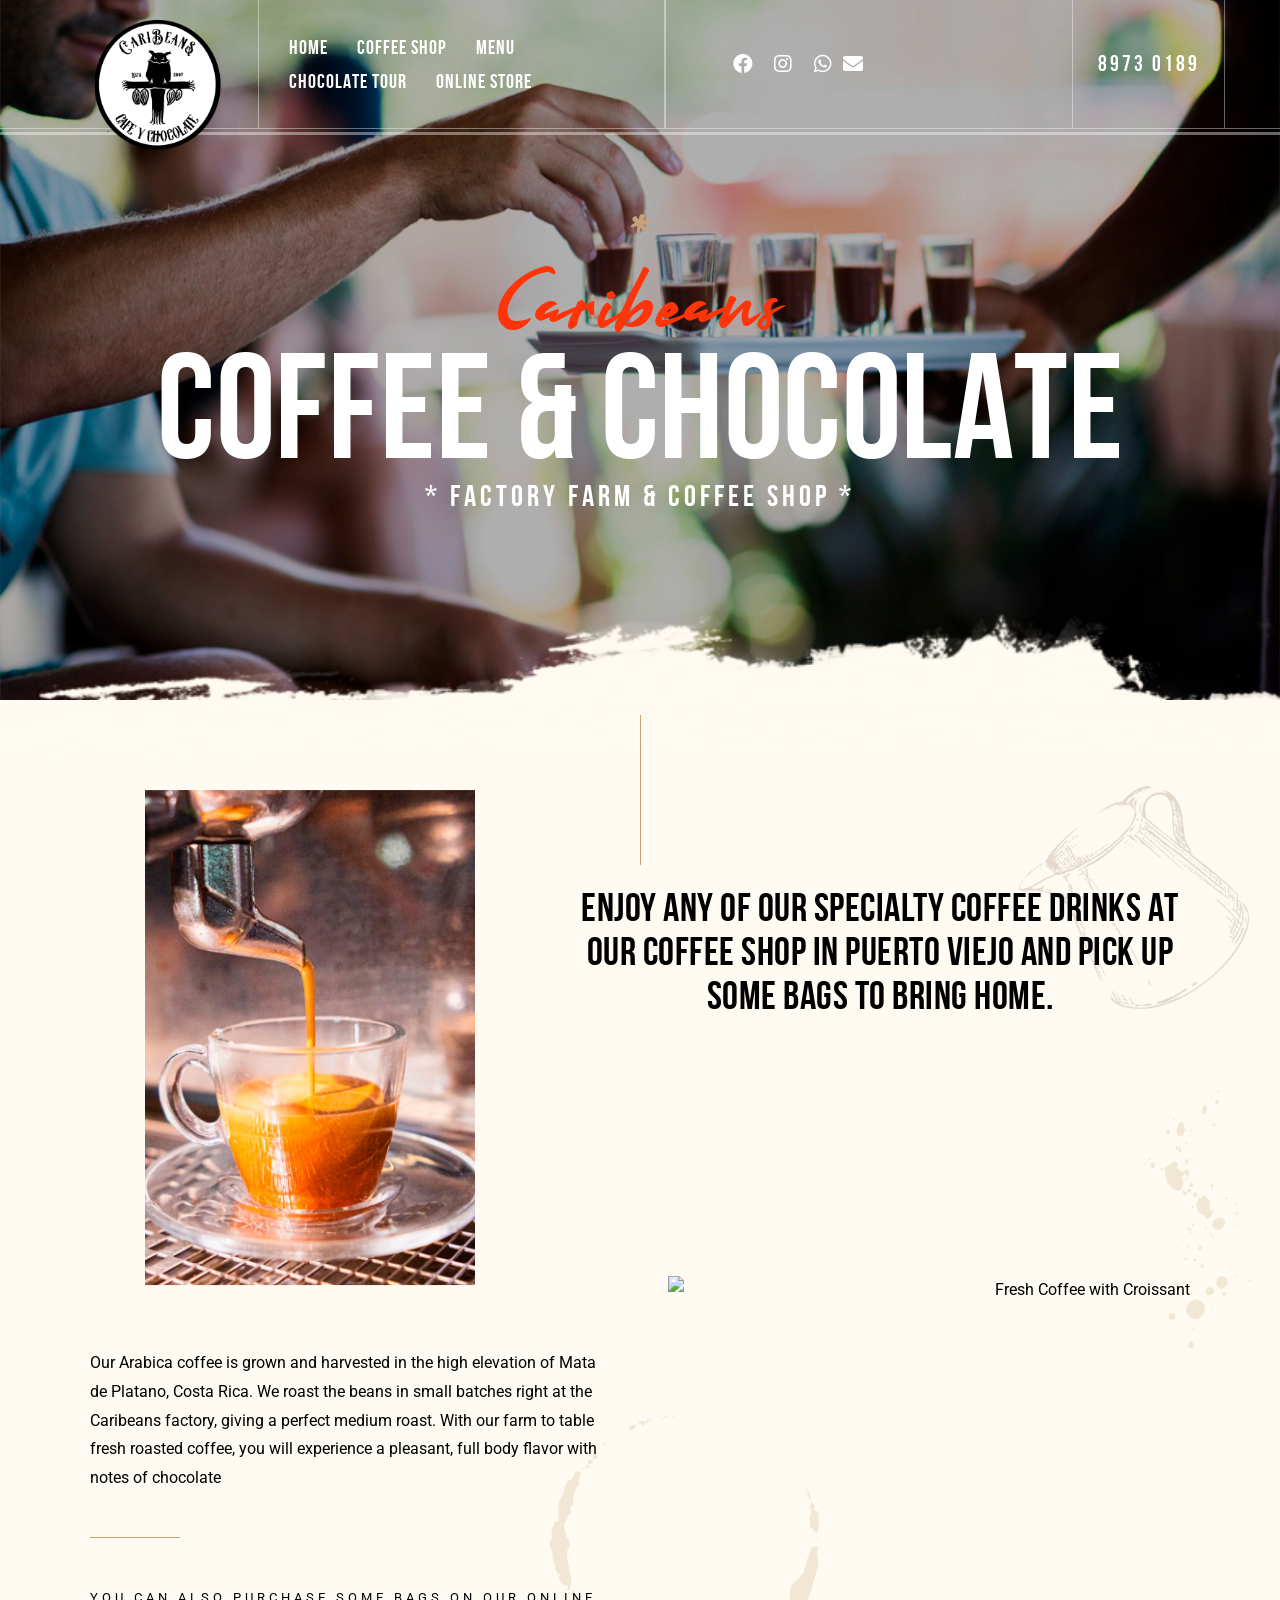
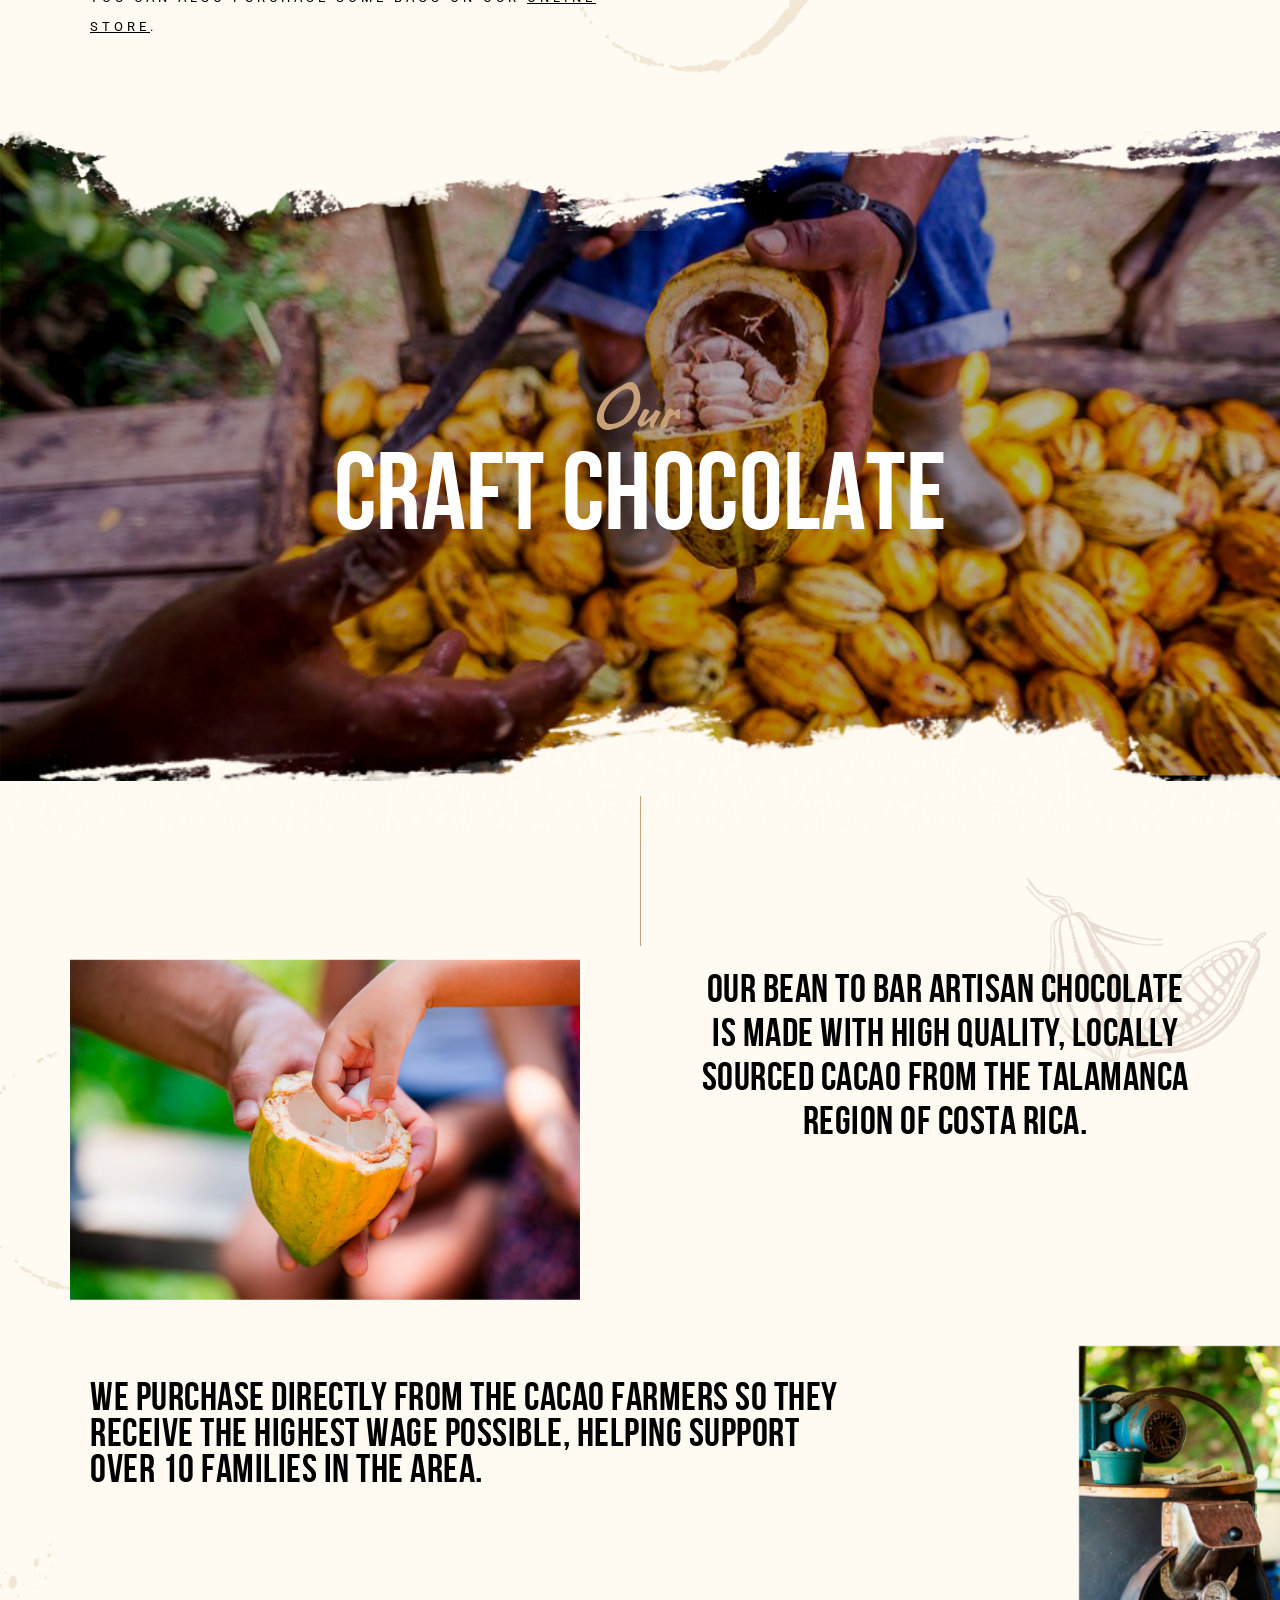
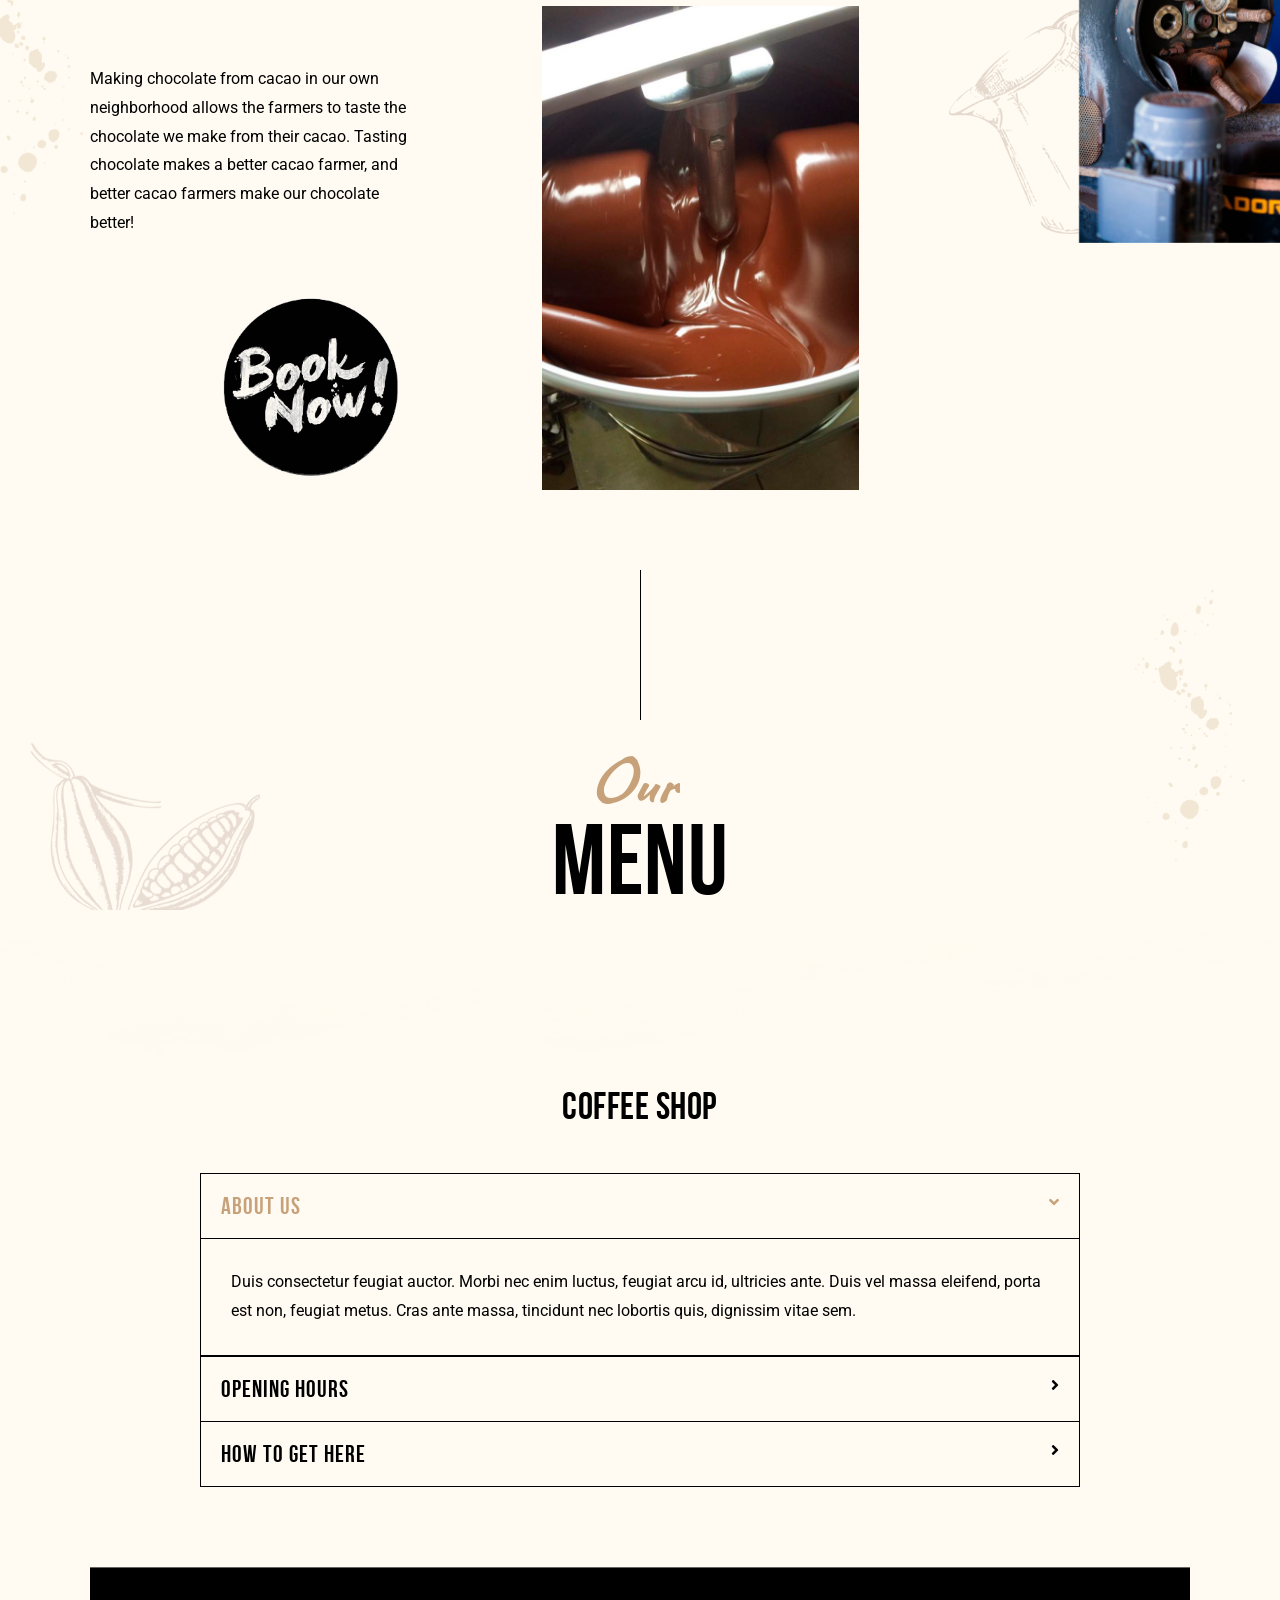
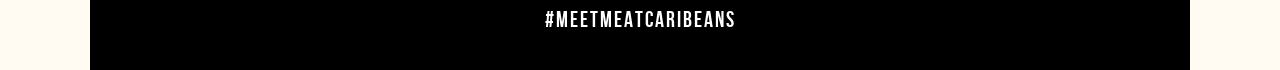
==== commit 1511c610: "Add files via upload" ====
--- a/index.html
+++ b/index.html
@@ -241,9 +241,9 @@
                                                     >
                                                         <div class="elementor-widget-container">
                                                             <div class="elementor-button-wrapper">
-                                                                <a href="tel:89730189" class="elementor-button-link elementor-button elementor-size-sm" role="button">
+                                                                <a href="tel:+50689730189" class="elementor-button-link elementor-button elementor-size-sm" role="button">
                                                                     <span class="elementor-button-content-wrapper">
-                                                                        <span class="elementor-button-text">89 73 01 89</span>
+                                                                        <span class="elementor-button-text">8973 0189</span>
                                                                     </span>
                                                                 </a>
                                                             </div>
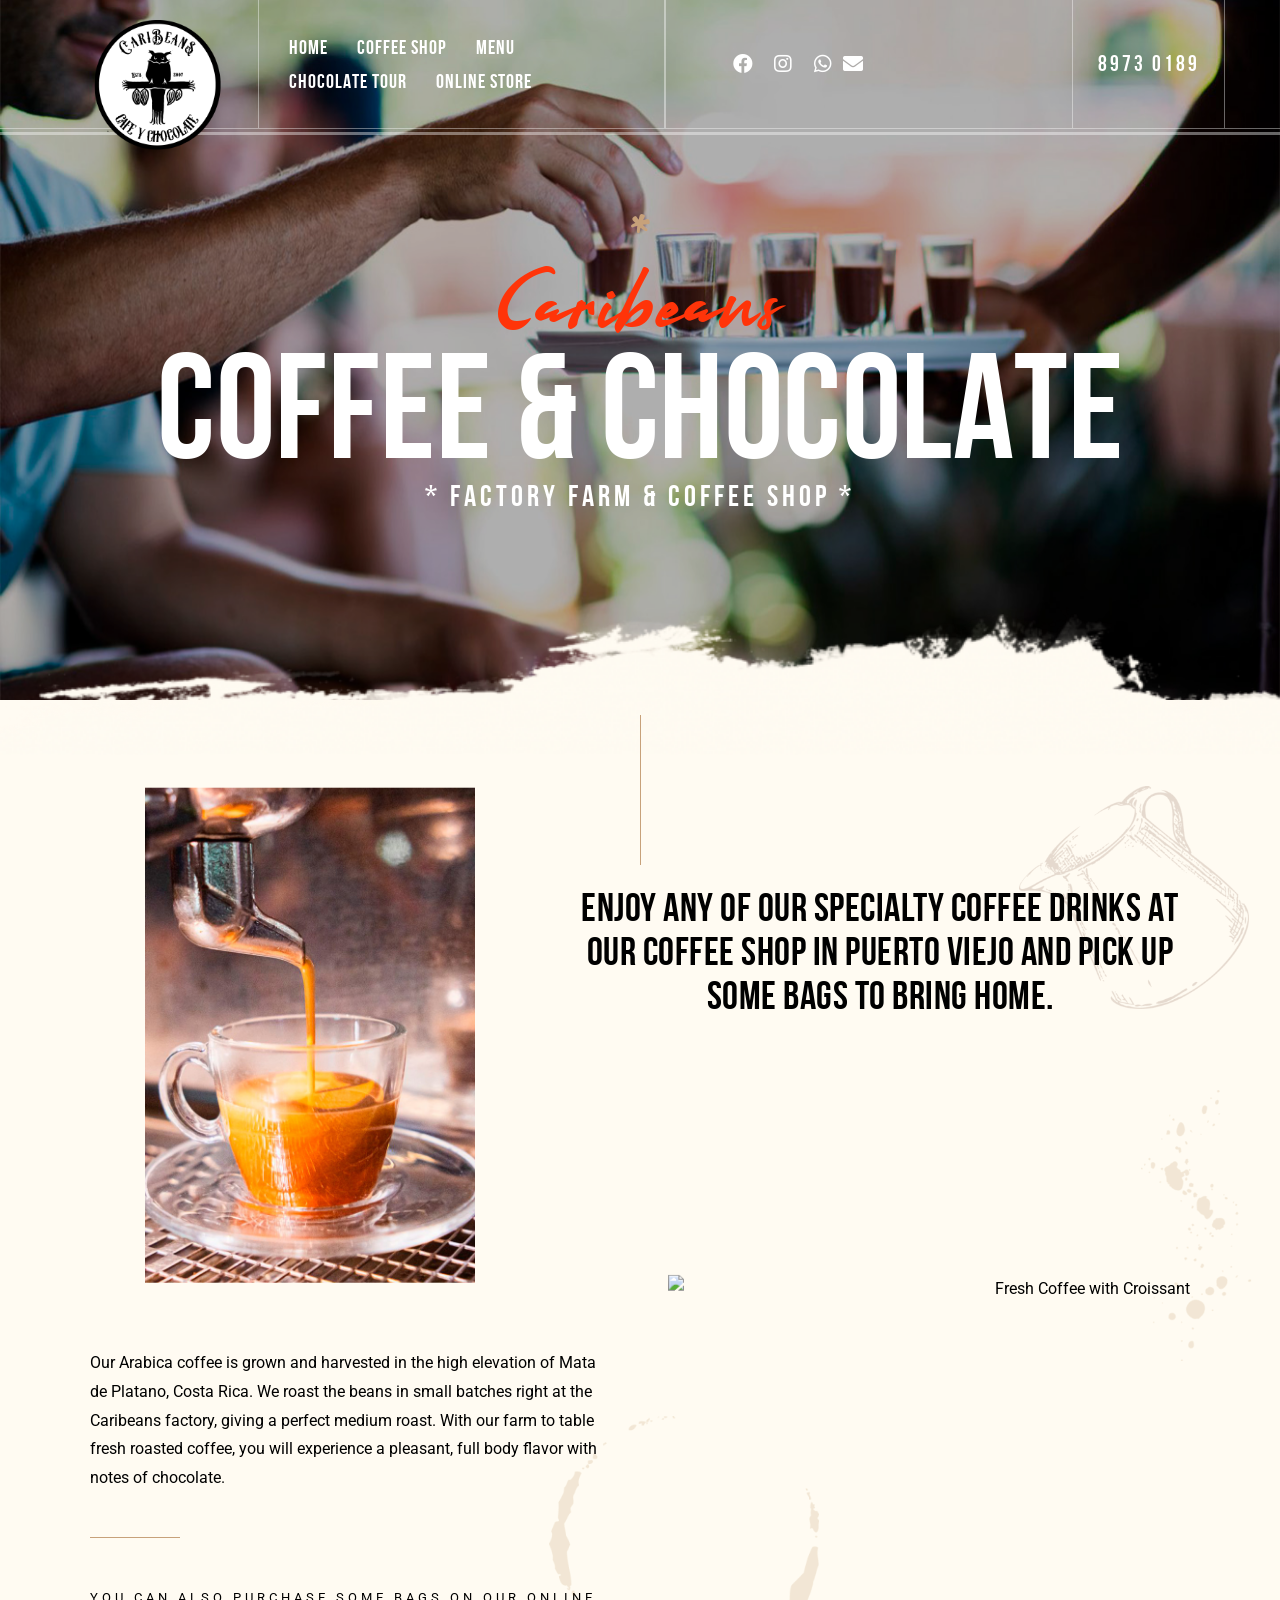
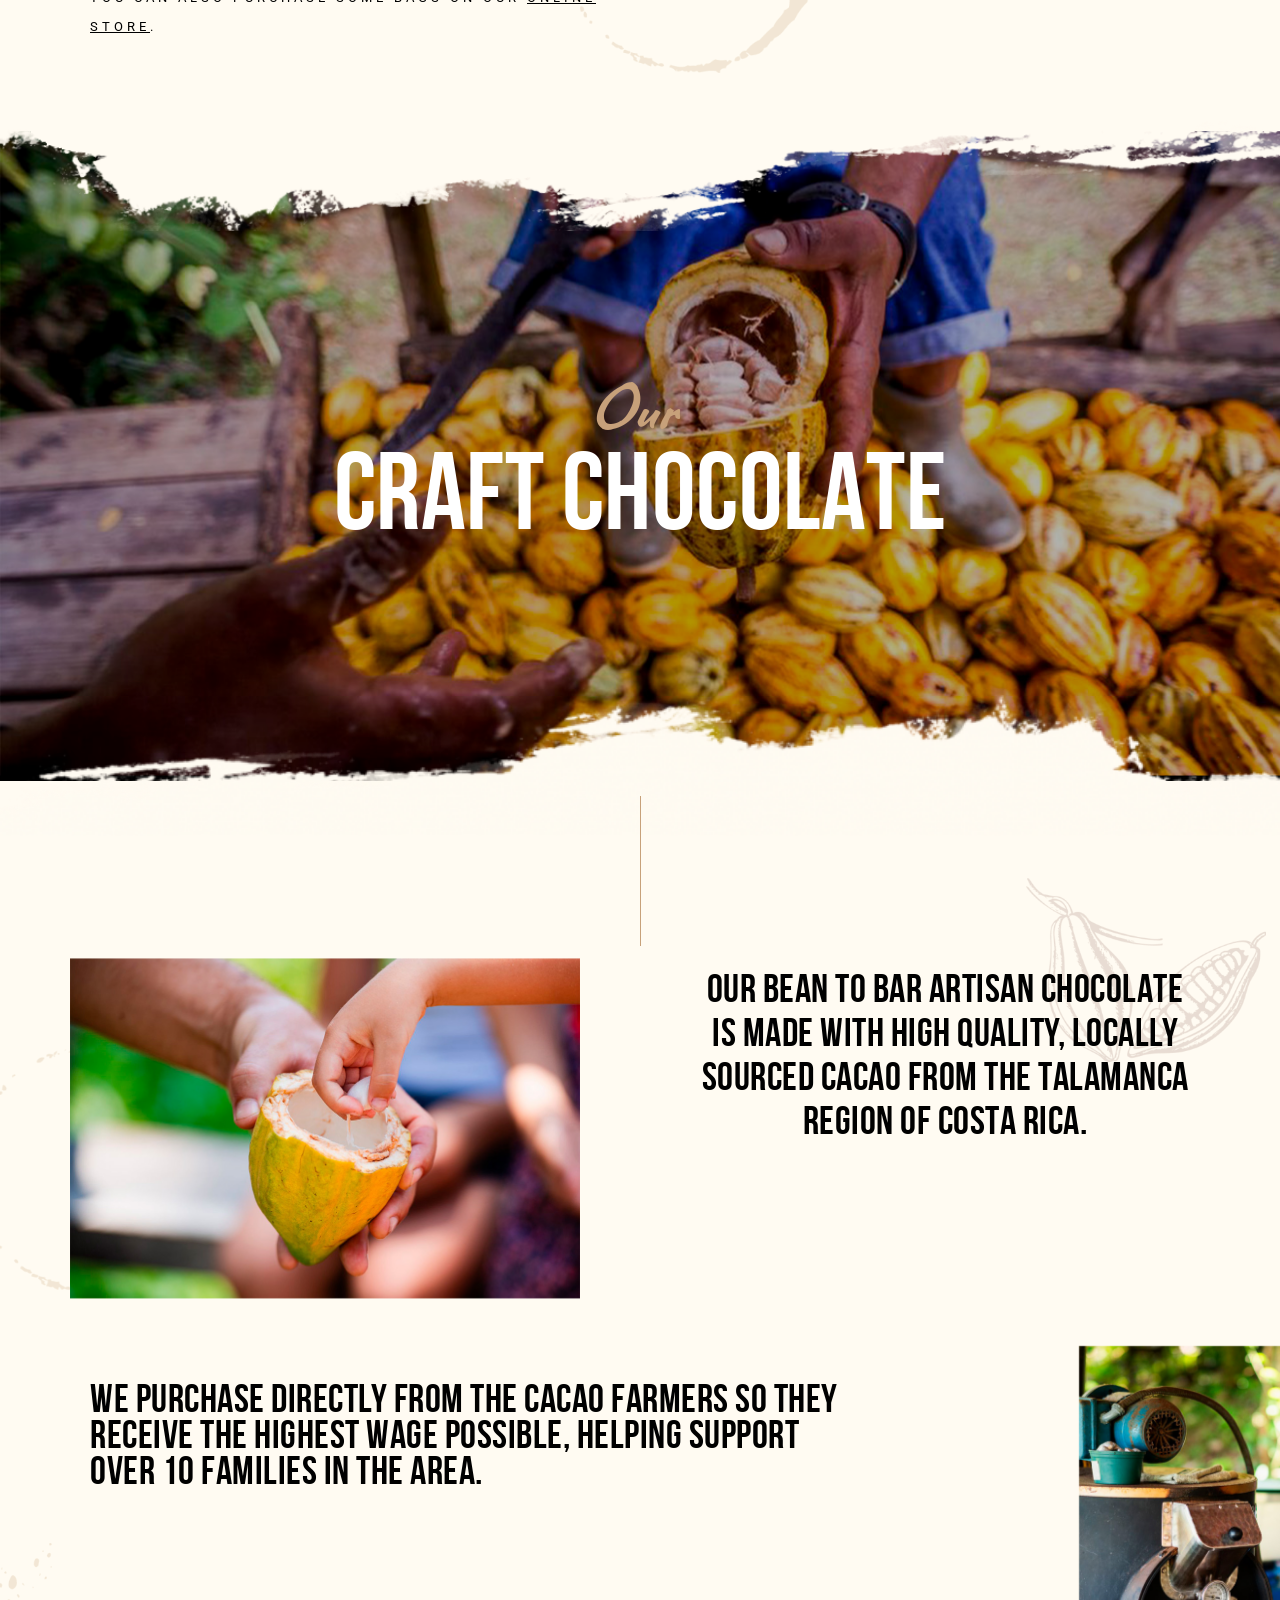
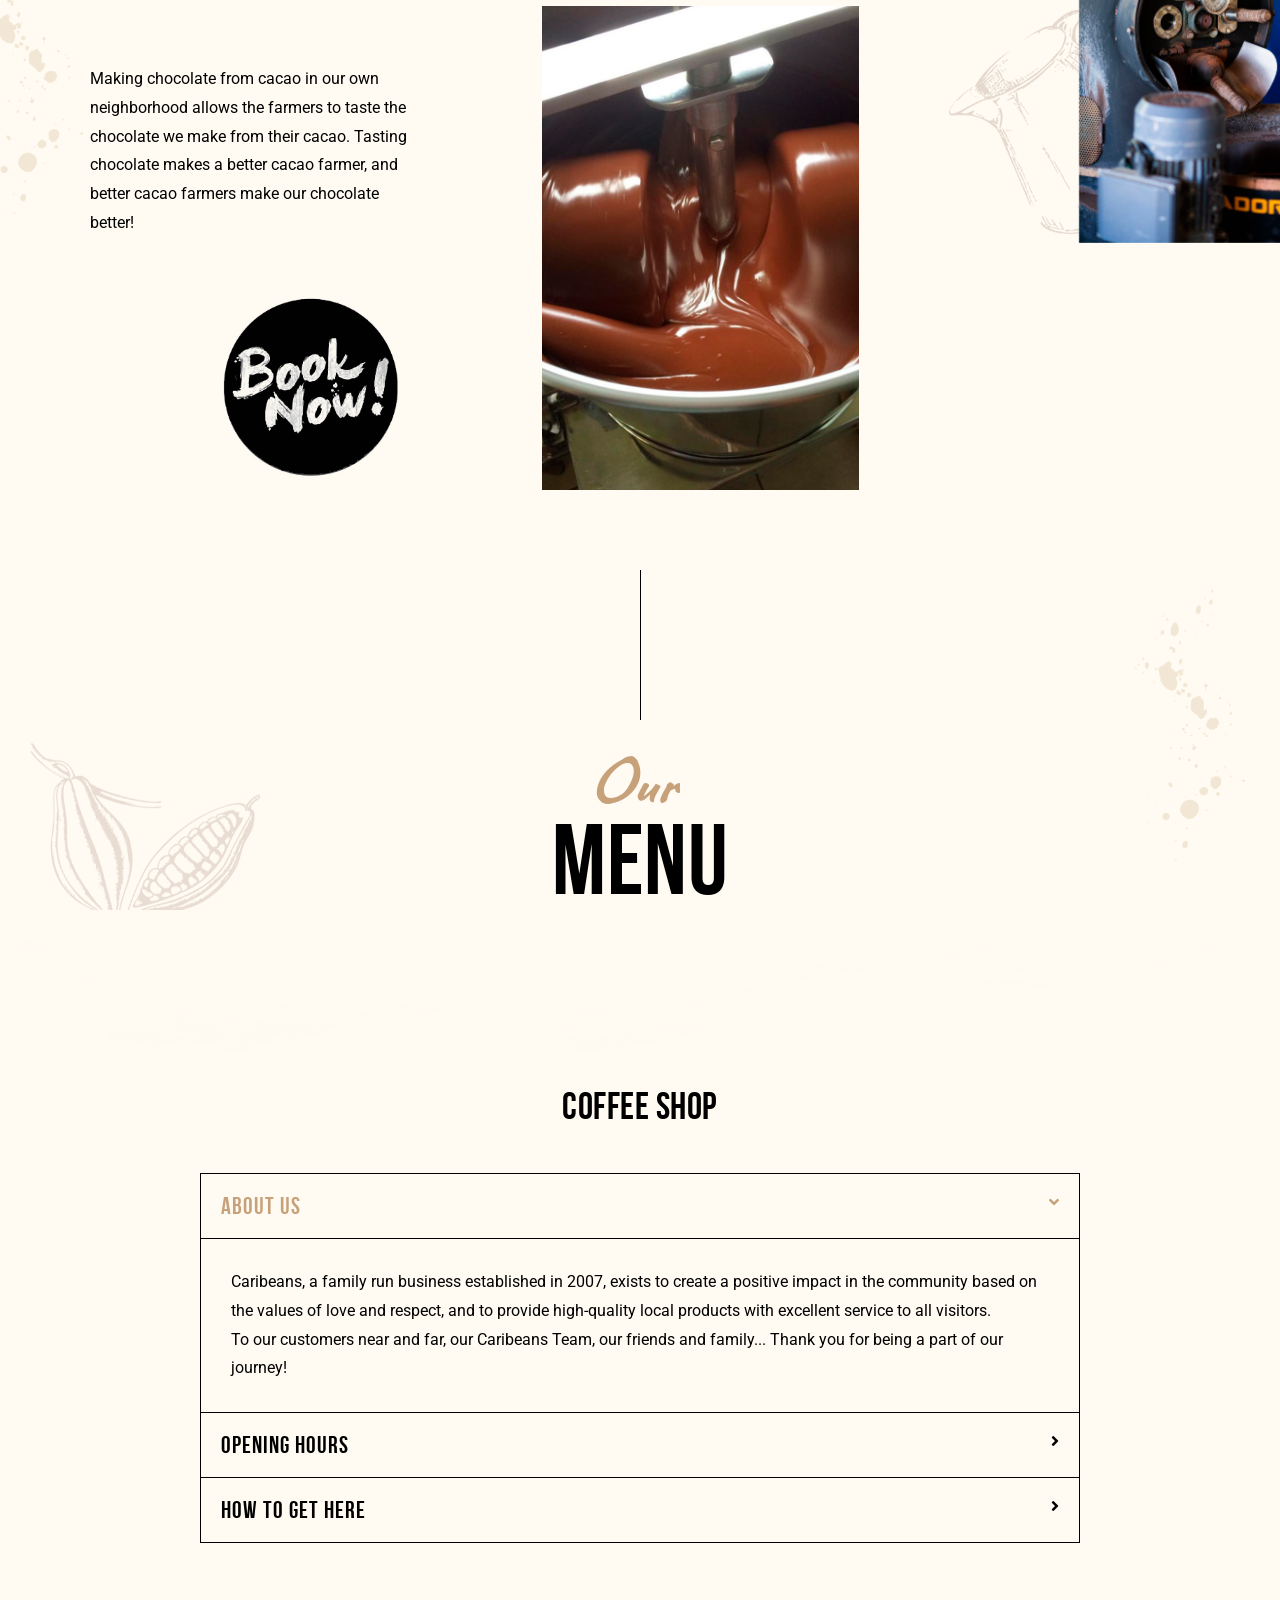
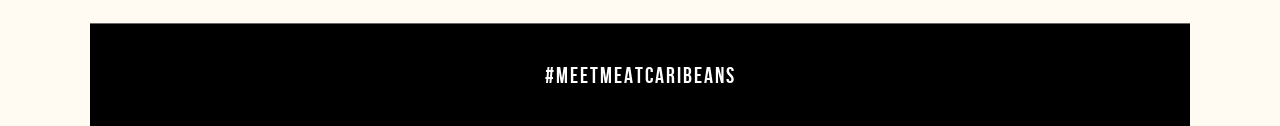
==== commit 185b62a2: "Add files via upload" ====
--- a/index.html
+++ b/index.html
@@ -155,7 +155,7 @@
                                                                             
                                                                         </li>
                                                                         <li class="menu-item">
-                                                                            <a href="#SHOP">Coffee Shop</a>
+                                                                            <a href="#VISIT">Coffee Shop</a>
                                                                         </li>
                                                                         <li class="menu-item">                                                                         
                                                                             <a href="#MENU">Menu</a>
@@ -583,7 +583,7 @@
                                                                                                 <div class="elementor-text-editor elementor-clearfix">
                                                                                                     <p>
                                                                                                         Our Arabica coffee is grown and harvested in the high elevation of Mata de Platano, Costa Rica. We roast the beans
-in small batches right at the Caribeans factory, giving a perfect medium roast. With our farm to table fresh roasted coffee, you will experience a pleasant, full body flavor with notes of chocolate
+in small batches right at the Caribeans factory, giving a perfect medium roast. With our farm to table fresh roasted coffee, you will experience a pleasant, full body flavor with notes of chocolate.
                                                                                                     </p>
                                                                                                 </div>
                                                                                             </div>
@@ -609,7 +609,7 @@
                                                                                             data-widget_type="heading.default"
                                                                                         >
                                                                                             <div class="elementor-widget-container">
-                                                                                                <span class="elementor-heading-title elementor-size-default">You can also purchase some bags on our <u><a href="url">Online Store</a></u>.</span>
+                                                                                                <span class="elementor-heading-title elementor-size-default">You can also purchase some bags on our <u><a href="store.html">Online Store</a></u>.</span>
                                                                                             </div>
                                                                                         </div>
                                                                                     </div>
@@ -1029,8 +1029,9 @@
                                                                                             data-settings='{"craftcoffee_ext_is_parallax_mouse":"false","craftcoffee_ext_is_infinite":"false","craftcoffee_ext_is_fadeout_animation":"false"}'
                                                                                             data-widget_type="image.default"
                                                                                         >
-                                                                                            <div class="elementor-widget-container">
-                                                                                                <div class="elementor-image">
+                                                                                        <div class="elementor-widget-container">
+                                                                                            <div class="elementor-image">
+                                                                                                <a href="tours.html">
                                                                                                     <img
                                                                                                         width="300"
                                                                                                         height="257"
@@ -1039,8 +1040,9 @@
                                                                                                         alt=""
                                                                                                         loading="lazy"
                                                                                                     />
-                                                                                                </div>
-                                                                                            </div>
+                                                                                                </a>
+                                                                                            </div>
+                                                                                        </div>
                                                                                         </div>
                                                                                     </div>
                                                                                 </div>
@@ -1313,6 +1315,7 @@
                                                 </div>
                                             </div>
                                         </section>
+                                        <a id="VISIT"></a>
                                         <section
                                             class="elementor-section elementor-top-section elementor-element elementor-element-86795ec elementor-section-boxed elementor-section-height-default elementor-section-height-default"
                                             data-id="86795ec"
@@ -1354,8 +1357,9 @@
                                                                                     aria-labelledby="elementor-tab-title-7041"
                                                                                 >
                                                                                     <p>
-                                                                                        Duis consectetur feugiat auctor. Morbi nec enim luctus, feugiat arcu id, ultricies ante. Duis vel massa eleifend, porta est non, feugiat metus. Cras
-                                                                                        ante massa, tincidunt nec lobortis quis, dignissim vitae sem.
+                                                                                        Caribeans, a family run business established in 2007, exists to create a positive impact in the community based on the values of love and respect, and to provide high-quality local products with excellent service to all visitors.
+<br/> To our customers near and far, our Caribeans Team, our friends and family...
+Thank you for being a part of our journey!
                                                                                     </p>
                                                                                 </div>
                                                                             </div>
@@ -1375,12 +1379,14 @@
                                                                                     aria-labelledby="elementor-tab-title-7042"
                                                                                 >
                                                                                     <p>
-                                                                                        <strong>HIGH SEASON</strong> <BR />
-                                                                                        MON - SAT 7.30AM - 6PM <BR />
-                                                                                        SUN 7.30AM - 4PM <BR />
-                                                                                        <strong>LOW SEASON</strong> <BR />
-                                                                                        MON - SAT 7.30AM - 5PM <BR />
-                                                                                        SUN 7.30AM - 4PM <BR />
+                                                                                        <strong>HIGH SEASON</strong> <BR />Christmas to Easter <BR />
+                                                                                        <strong>
+                                                                                            MON - SAT
+                                                                                        </strong> 7.30AM - 6PM <BR />
+                                                                                        <strong>SUN</strong> 7.30AM - 4PM <BR />
+                                                                                        <strong>LOW SEASON</strong> <BR />Easter to Christmas <BR />
+                                                                                        <strong>MON - SAT</strong> 7.30AM - 5PM <BR />
+                                                                                        <strong>SUN</strong> 7.30AM - 4PM <BR />
                                                                                     </p>
                                                                                 </div>
                                                                             </div>
